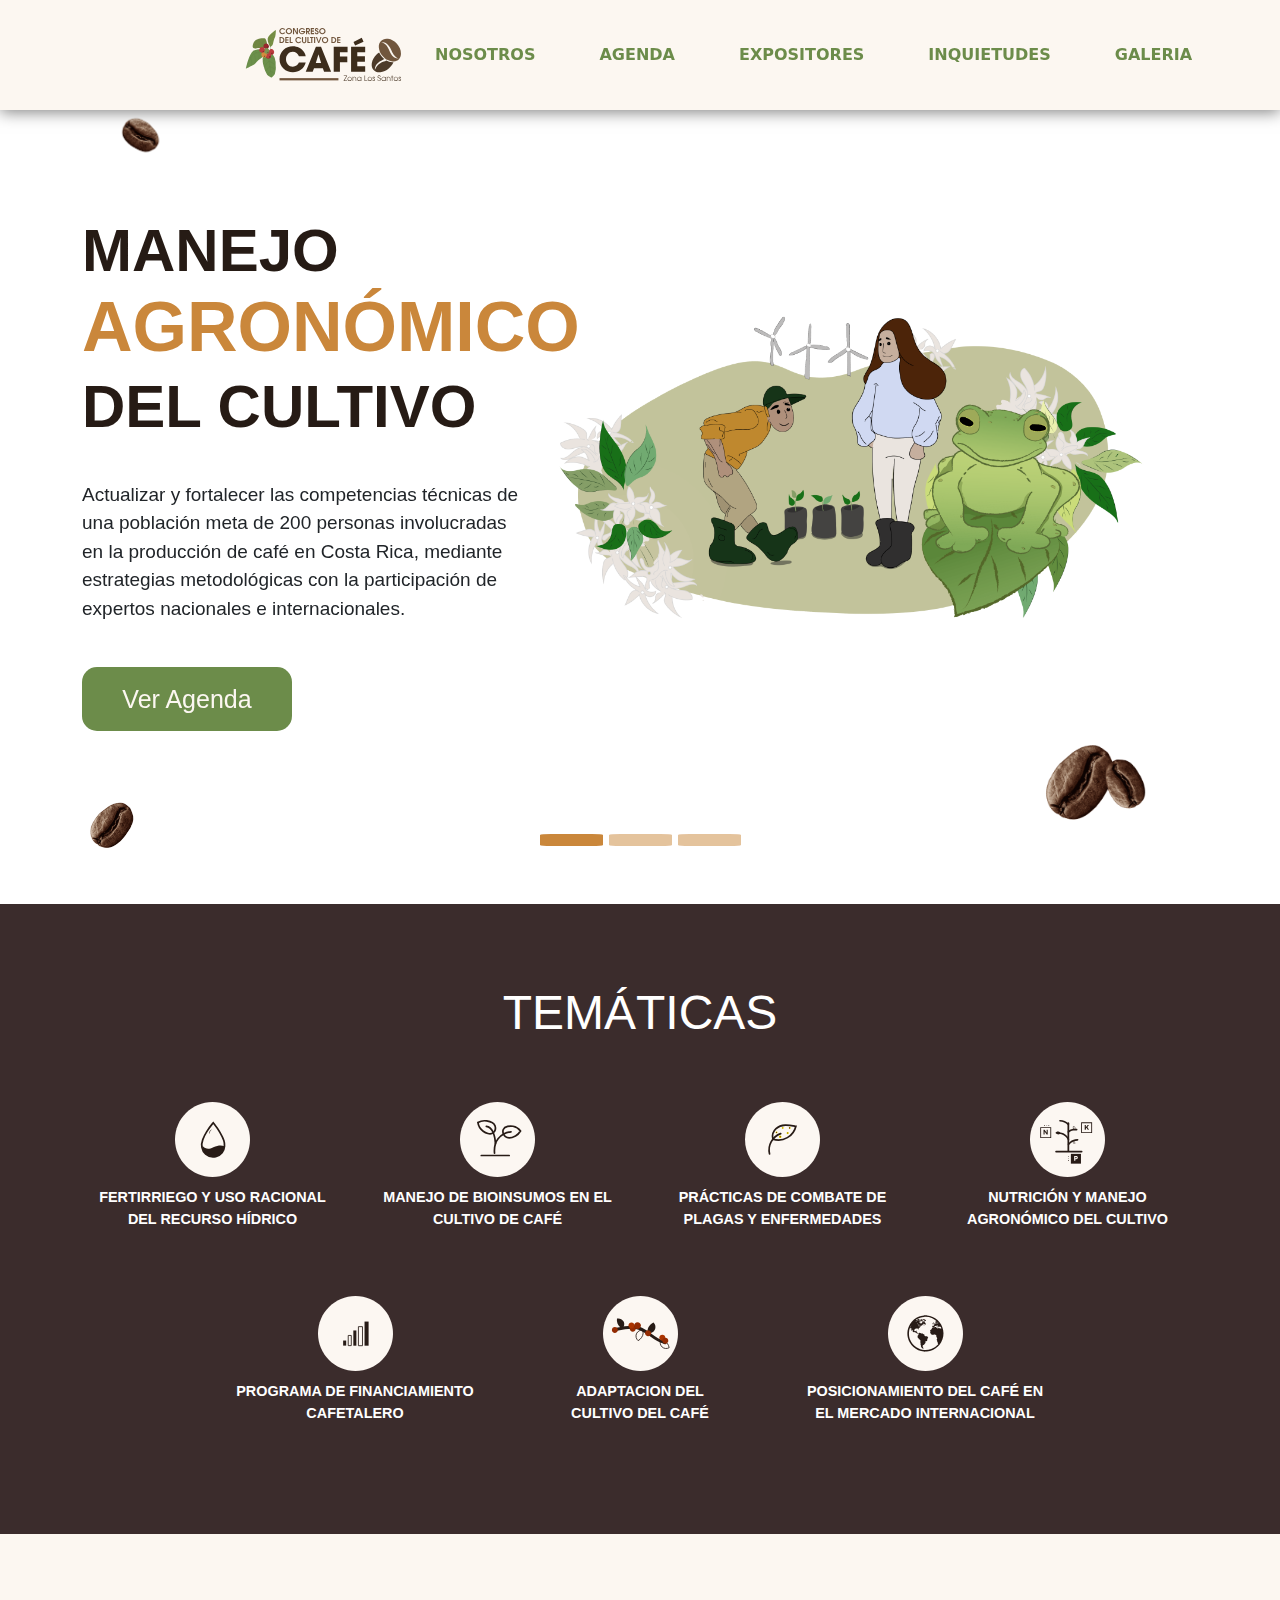
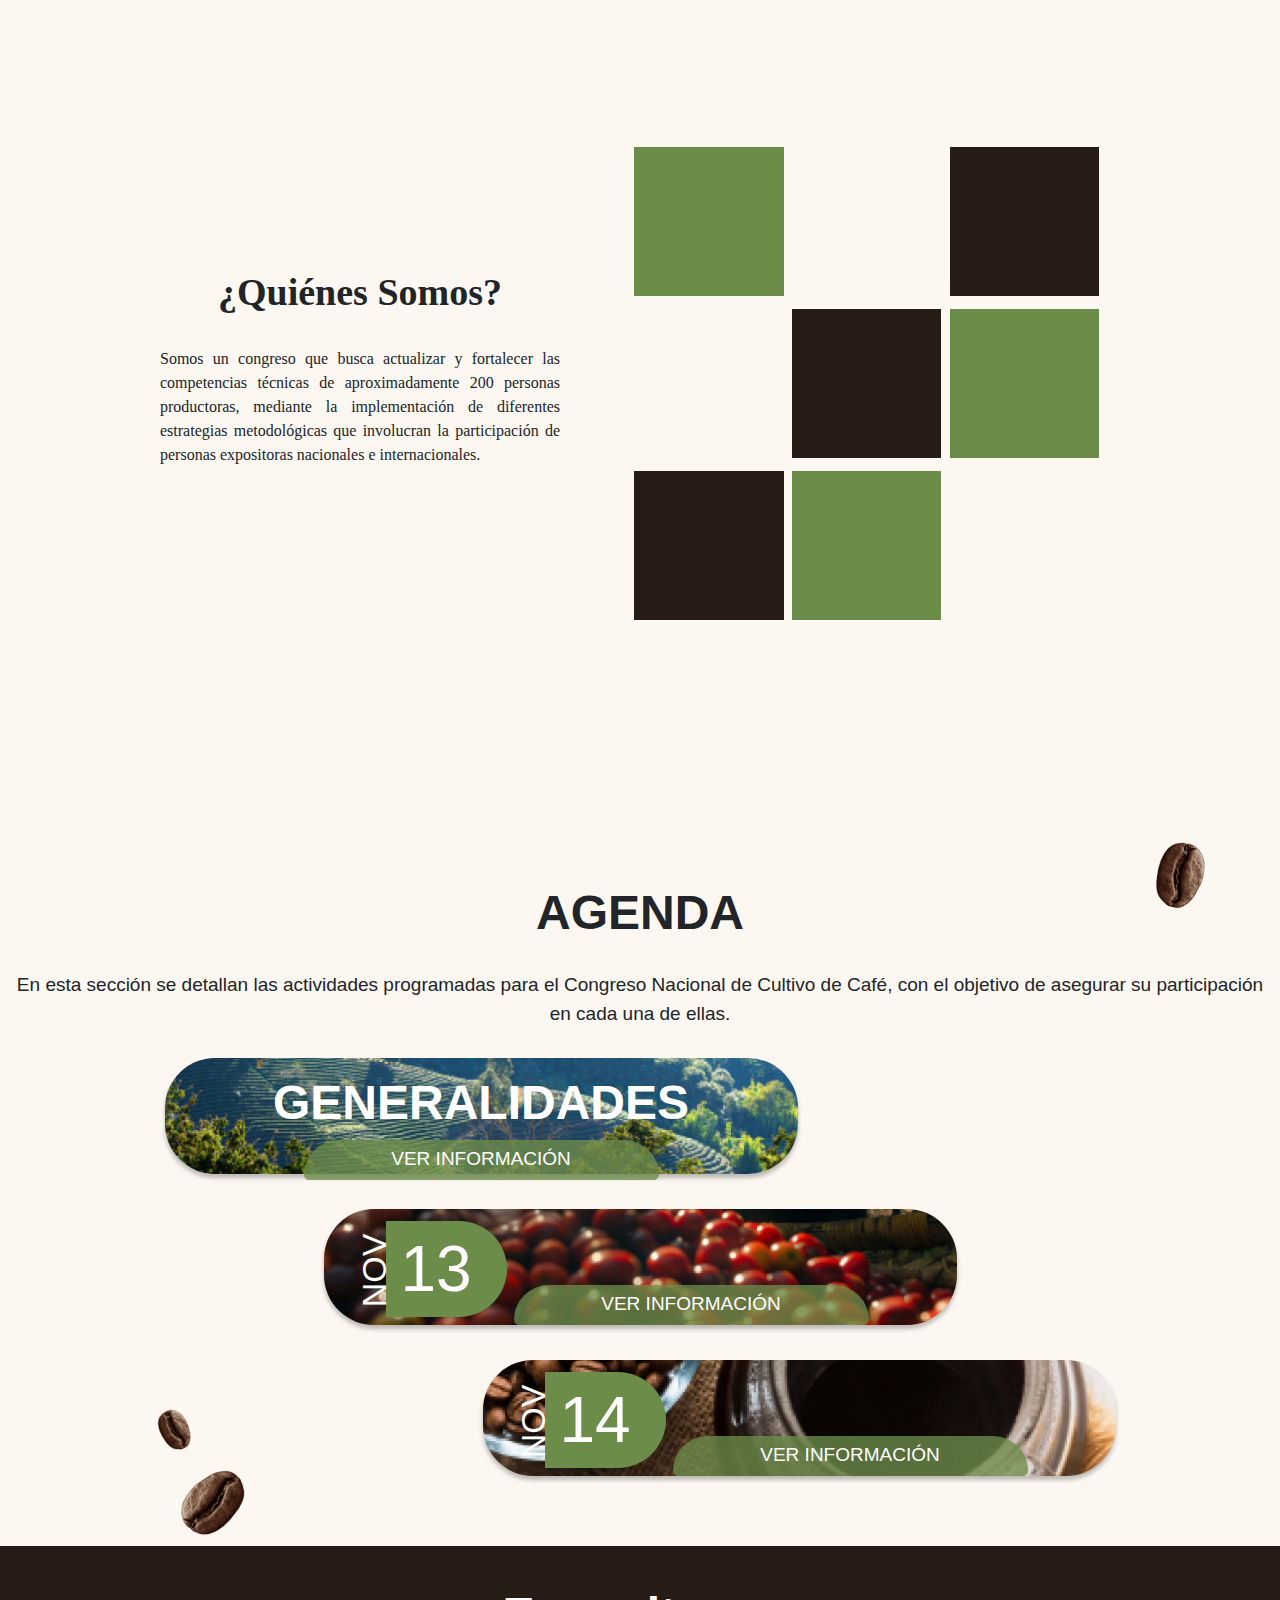
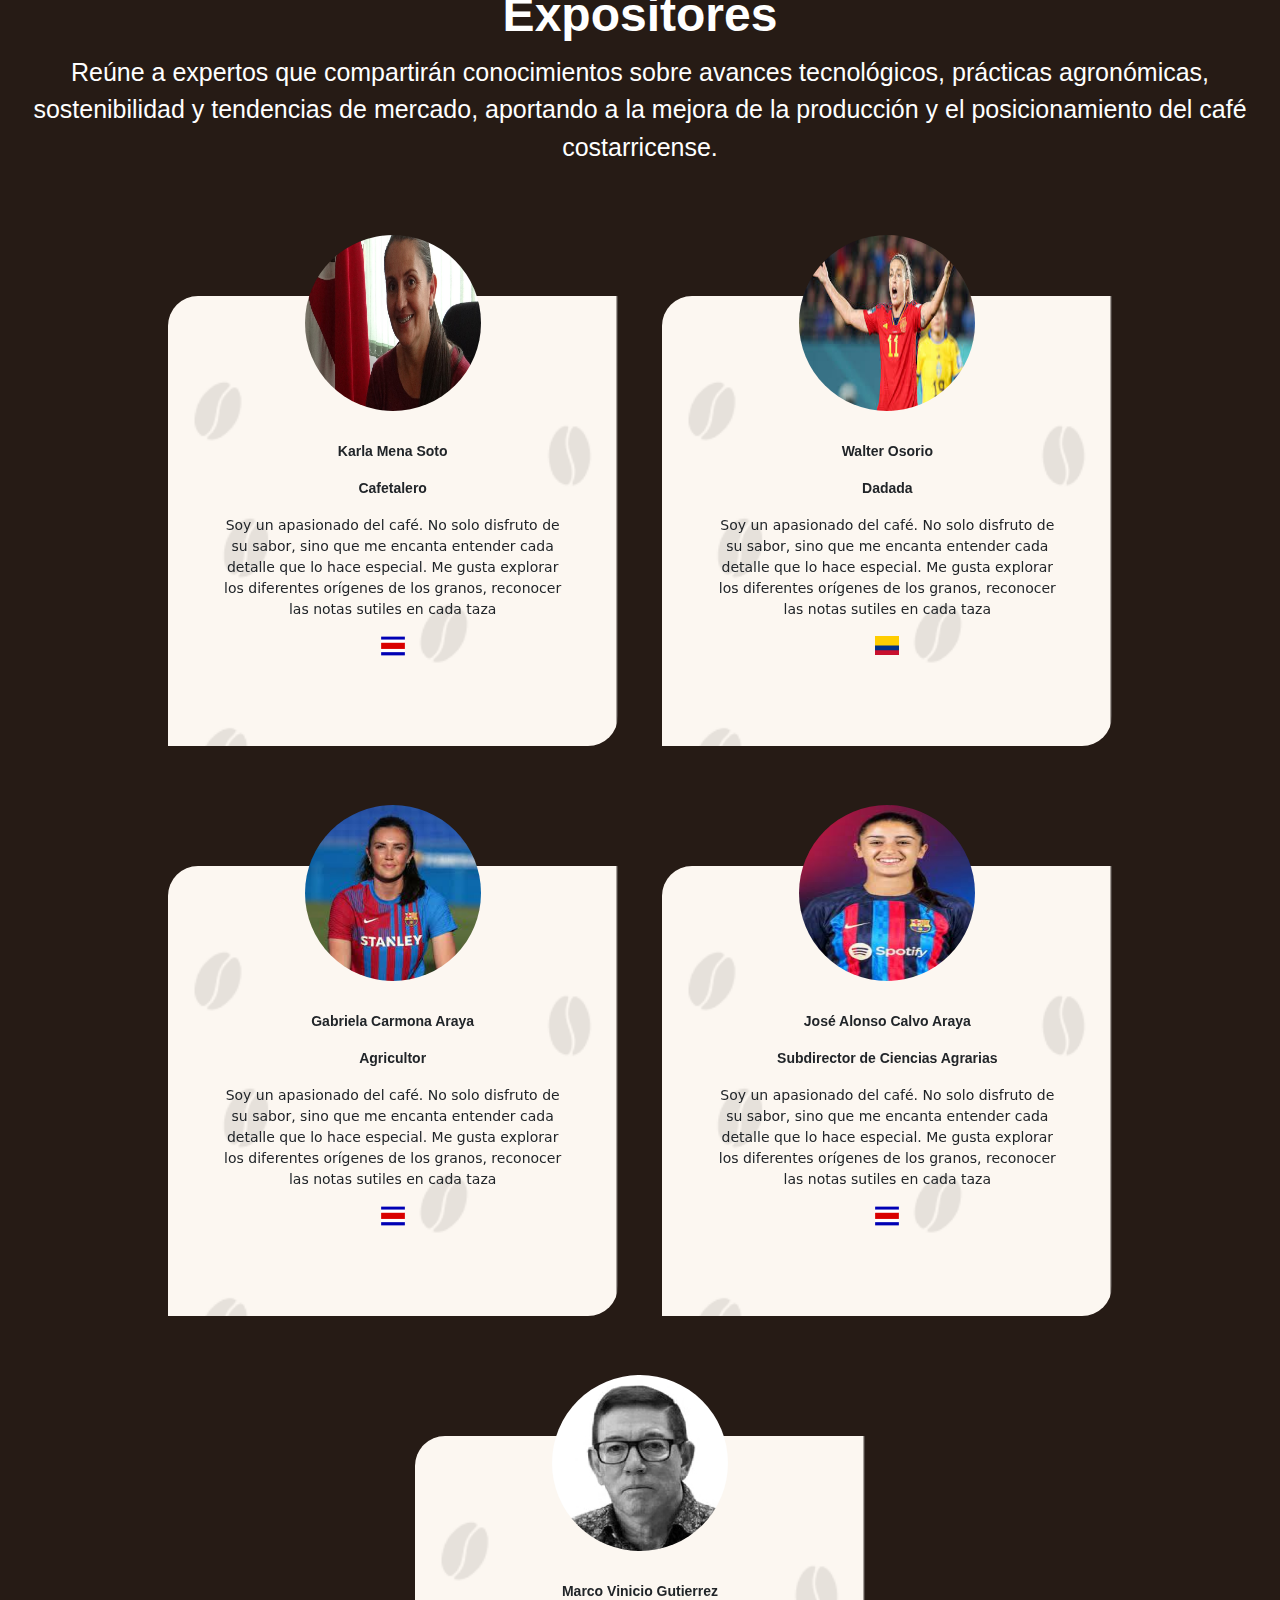
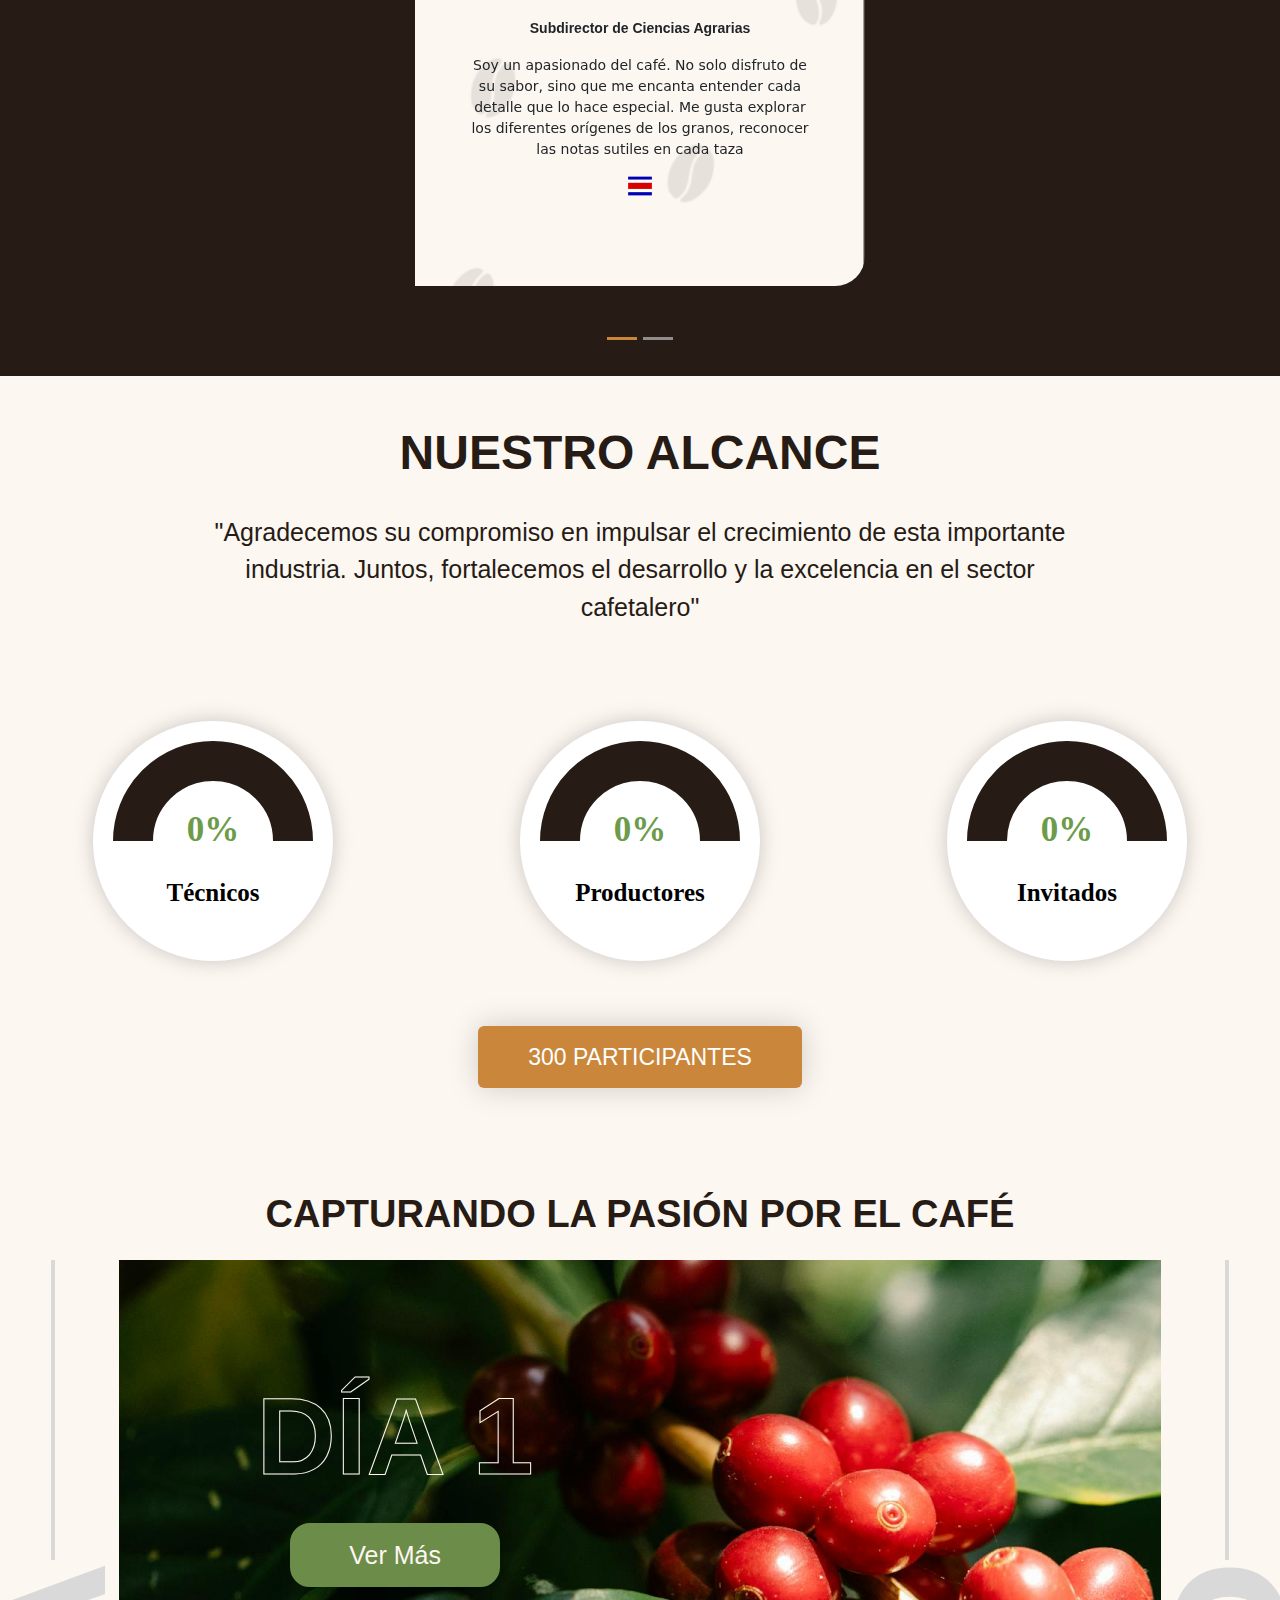
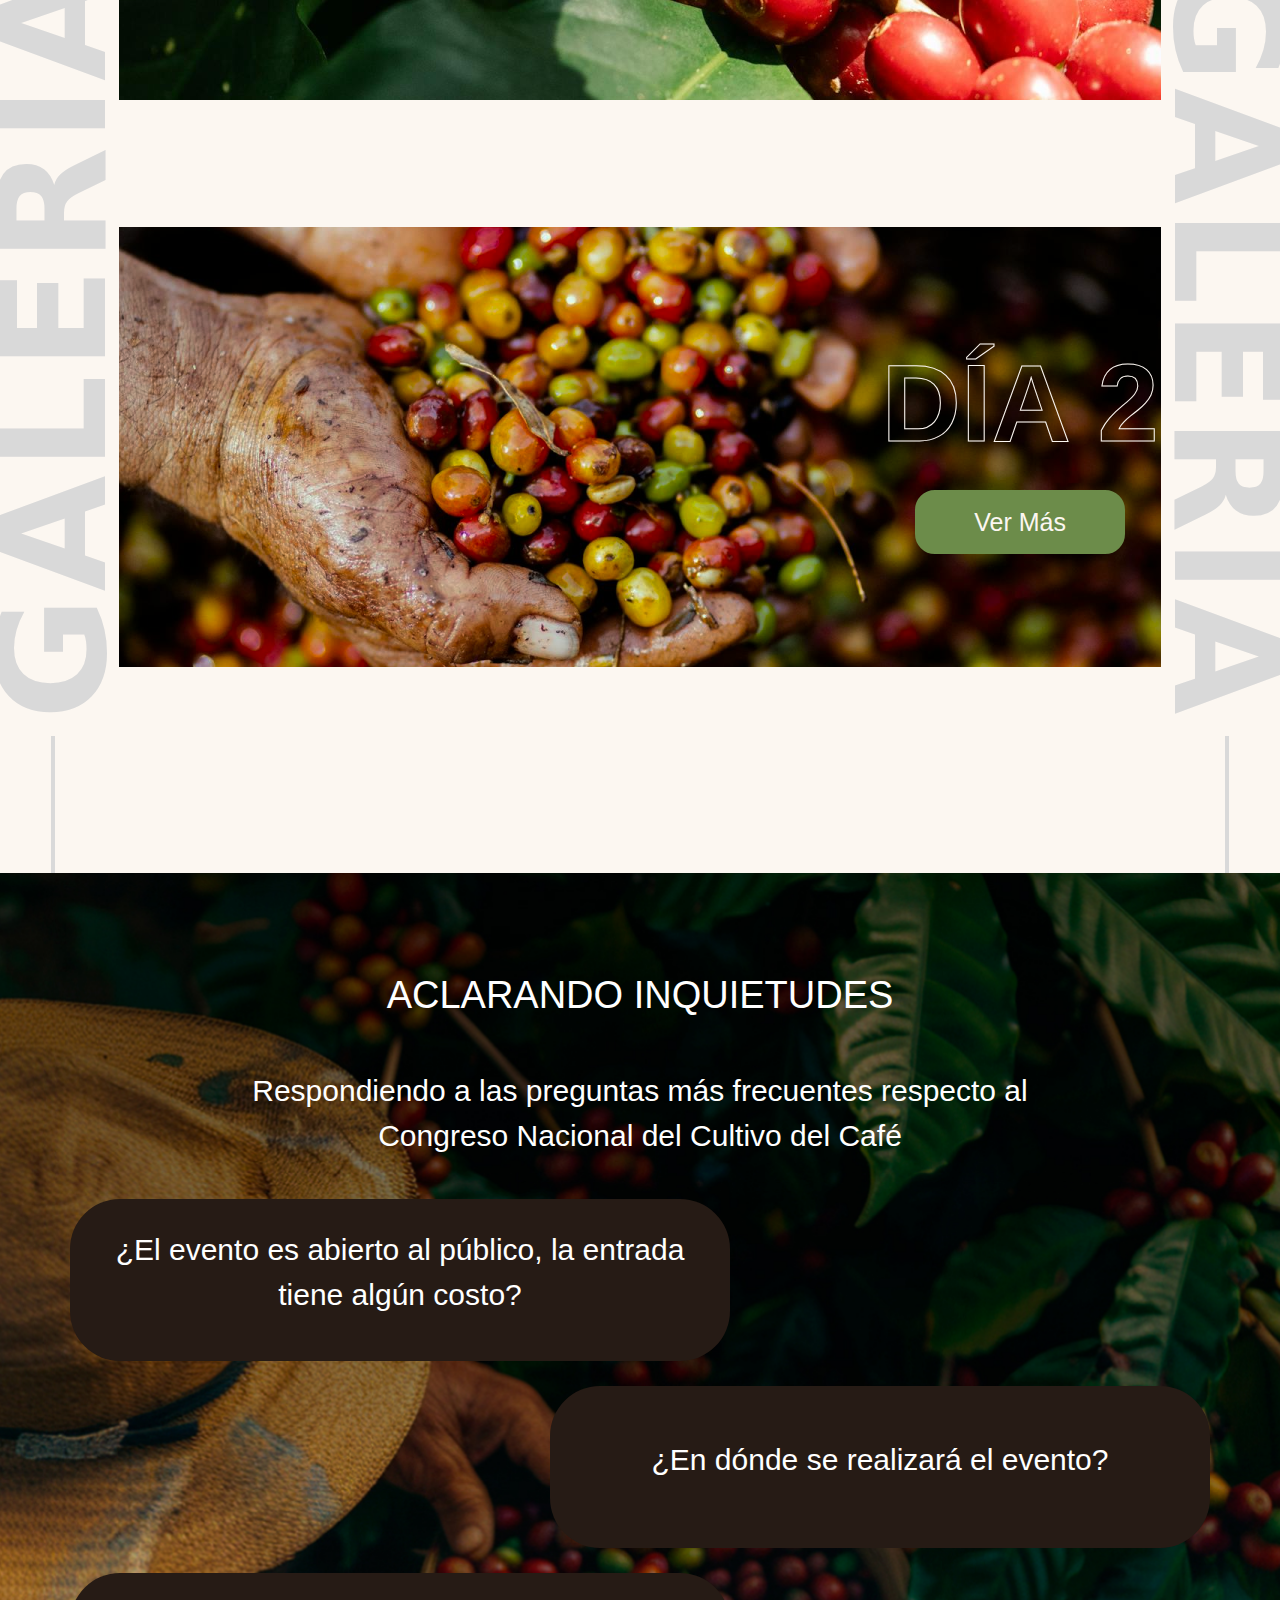
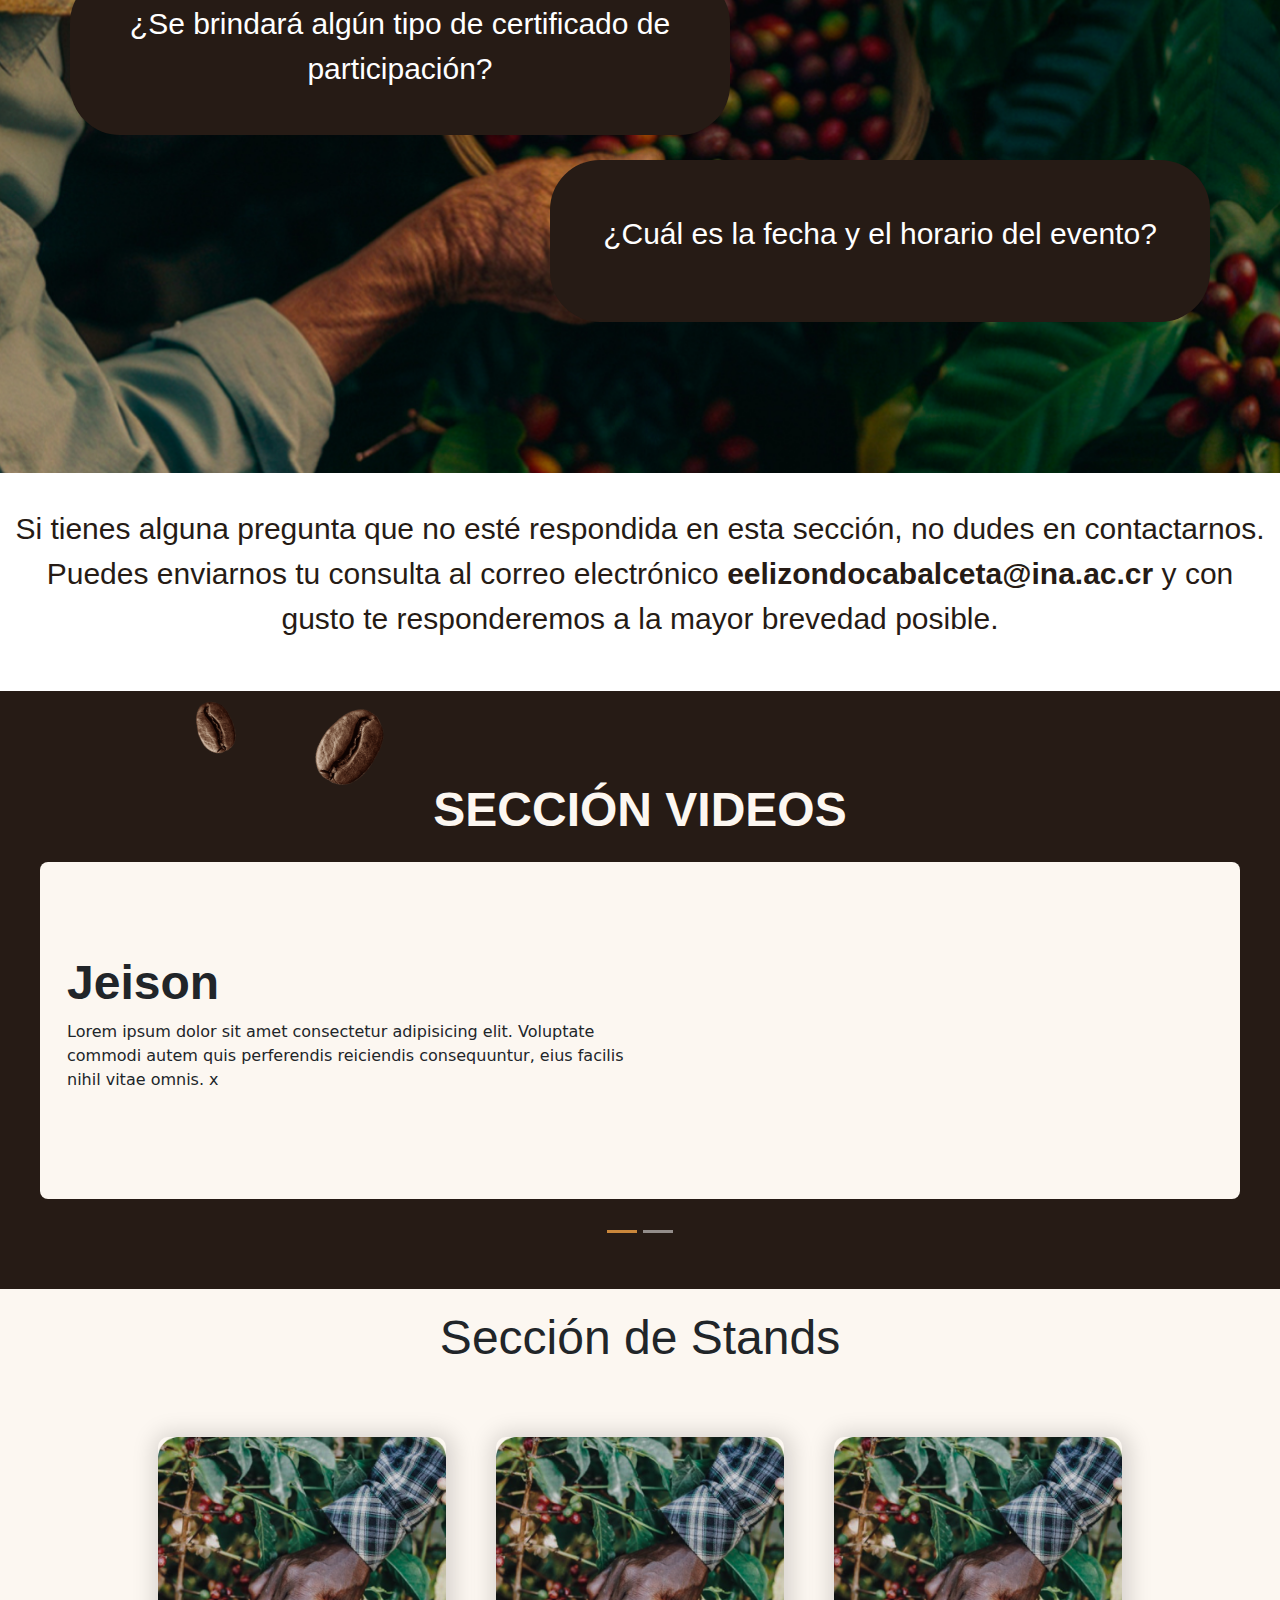
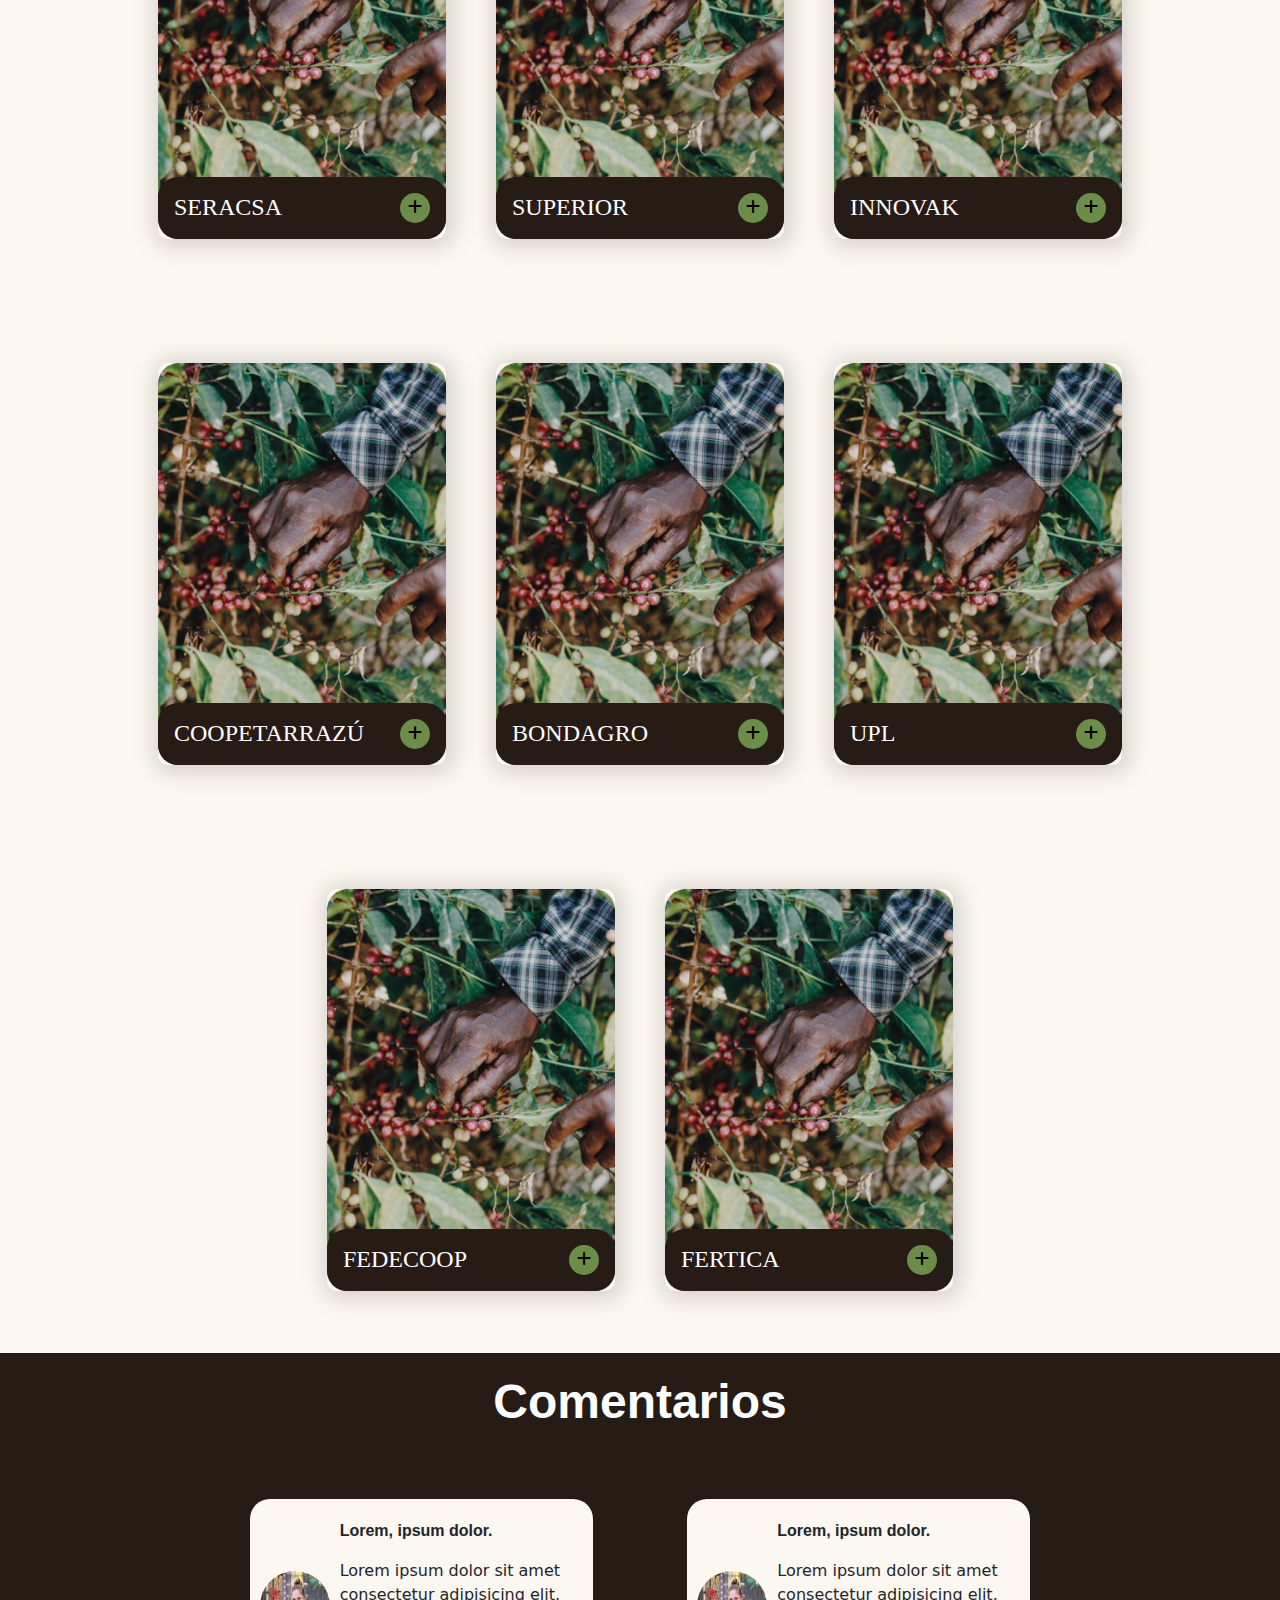
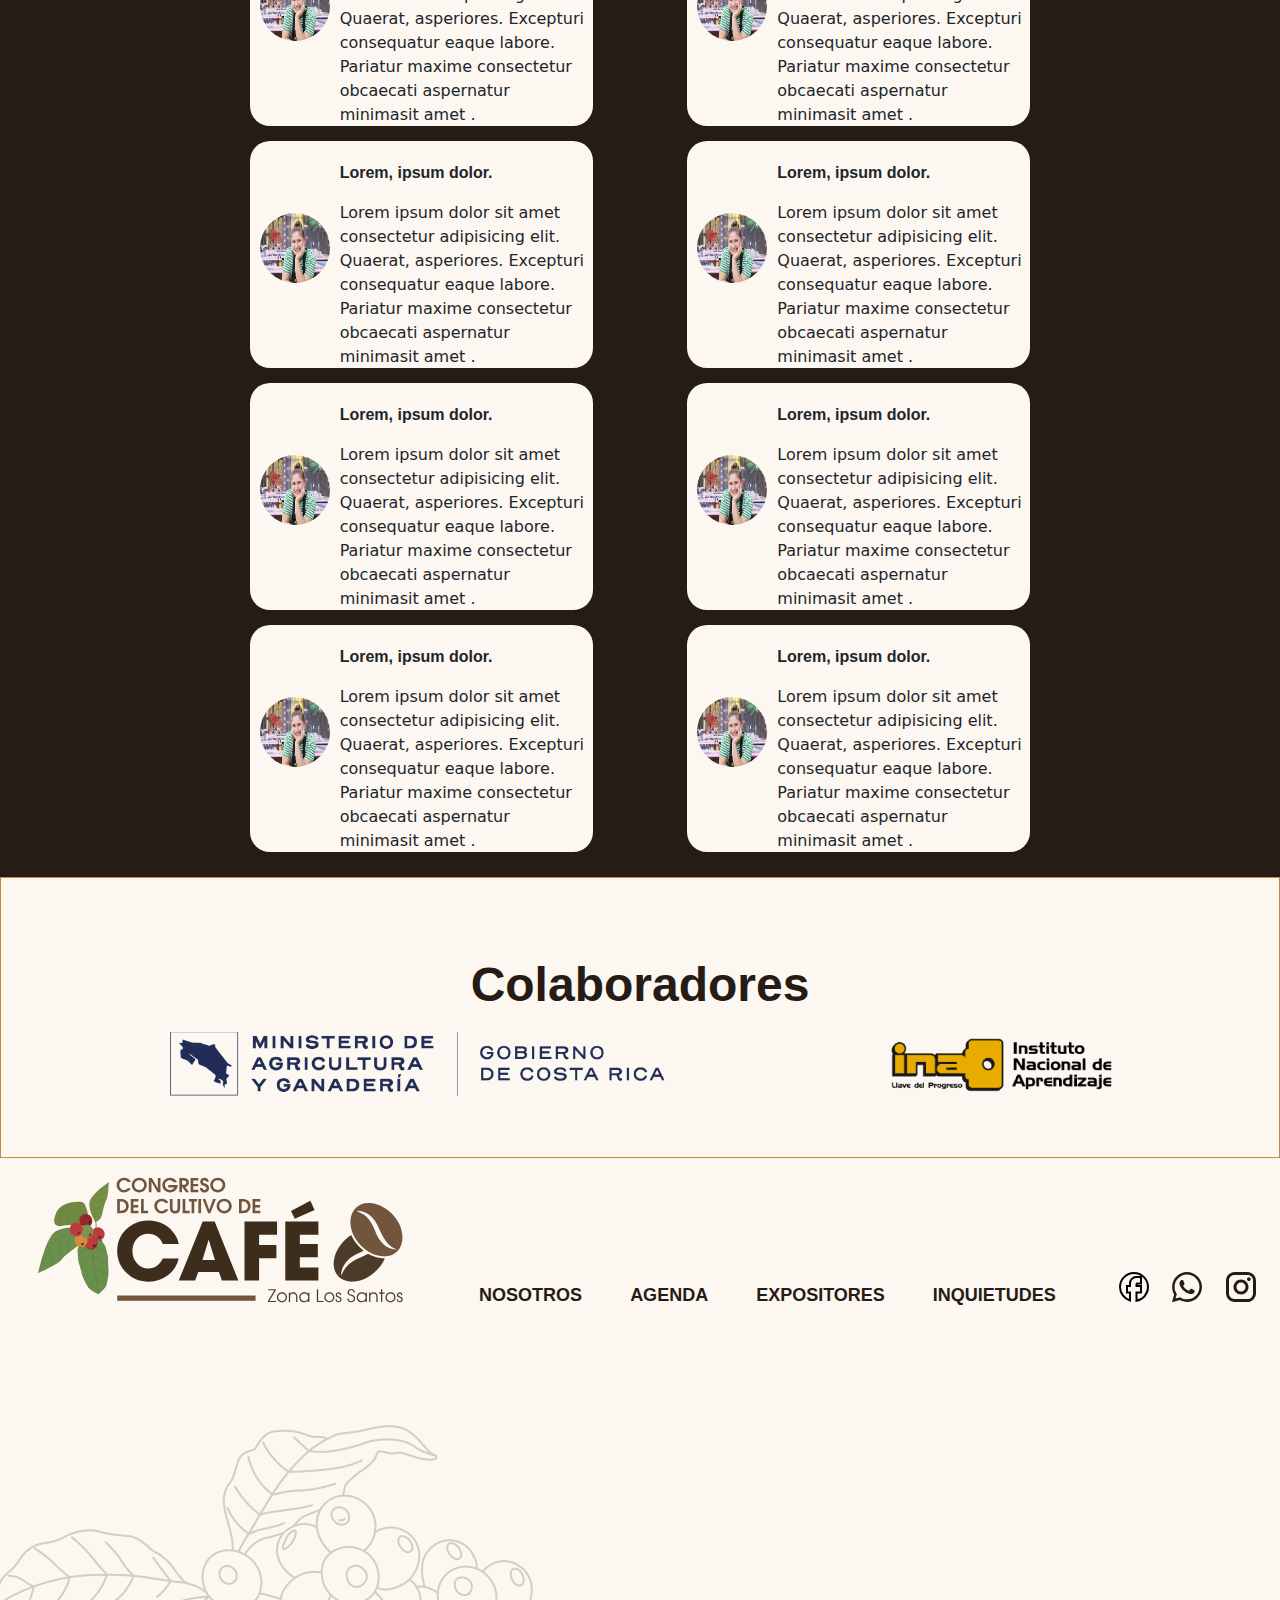
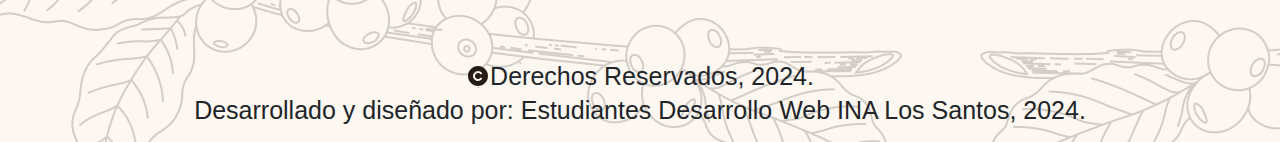
==== index.html @ f6ef18b4 "Update index.html" ====
<!DOCTYPE html>
<html lang="es">
<head>
    <meta charset="UTF-8">
    <meta name="viewport" content="width=device-width, initial-scale=1.0">
    <title>Congreso del Cultivo de Café Zona de los Santos</title>
    <!-- LINK PARA BOOTSTRAP 5 -->
    <link href="https://cdn.jsdelivr.net/npm/bootstrap@5.3.3/dist/css/bootstrap.min.css" rel="stylesheet"
        integrity="sha384-QWTKZyjpPEjISv5WaRU9OFeRpok6YctnYmDr5pNlyT2bRjXh0JMhjY6hW+ALEwIH" crossorigin="anonymous">
    <!-- LINK PARA LOS ICONOS DE BOX ICONS -->
    <link href='https://unpkg.com/boxicons@2.1.4/css/boxicons.min.css' rel='stylesheet'>
    <!-- LINK PARA SWEETALERT -->
    <link rel="stylesheet" href="CSS/sweetalert2.css">
    <!-- LINK PARA CSS -->
    <link rel="stylesheet" href="./CSS/style.css">
    <!-- LINK PARA LOS ICONOS DE FONT AWESOME -->
    <link rel="stylesheet" href="https://cdnjs.cloudflare.com/ajax/libs/font-awesome/6.6.0/css/all.min.css">
    <!-- LINK PARA LOS ICONOS DE BOX ICONS -->
    <link href='https://unpkg.com/boxicons@2.1.4/css/boxicons.min.css' rel='stylesheet'>
    <!-- LINK PARA EL FAV ICON -->
    <link rel="shortcut icon" href="img/fav icon.png" type="image/x-icon">

    <!-- GOOGLE TAG -->
    <script async src="https://analytics.google.com/analytics/web/?hl=es&pli=1#/p455416550/reports/intelligenthome"></script>
    <script>
        window.dataLayer = window.dataLayer || [];
        function gtag(){dataLayer.push(arguments);}
        gtag('js',new Date());
        gtag('config' , 'G-KV42K883QN')
    </script>
    
</head>
<body>
    <!-- INICIO HEADER -->
    <header class="container-fluid" id="inicio">
        <nav class="navbar navbar-expand-xl fixed-top nav_menu">
            <div class="container">
                <a class="navbar-brand" href="#inicio"><img id="logo" src="logo/logoCongreso.svg"
                        alt="Logo Congreso Nacional Del Cafe"></a>
                <button class="navbar-toggler boton_navbar" type="button" data-bs-toggle="collapse"
                    data-bs-target="#navbarNav" aria-controls="navbarNav" aria-expanded="false"
                    aria-label="Toggle navigation">
                    <span class="navbar-toggler-icon"></span>
                </button>
                <div class="collapse navbar-collapse justify-content-end" id="navbarNav">
                    <ul class="navbar-nav nav_options">
                        <li class="nav-item">
                            <a class="nav-link nav_direction" aria-current="page" href="#nosotros">NOSOTROS</a>
                        </li>
                        <li class="nav-item">
                            <a class="nav-link nav_direction" href="#agenda">AGENDA</a>
                        </li>
                        <li class="nav-item">
                            <a class="nav-link nav_direction" href="#expositores">EXPOSITORES</a>
                        </li>
                        <li class="nav-item">
                            <a class="nav-link nav_direction" href="#inquietudes">INQUIETUDES</a>
                        </li>
                        <li class="nav-item">
                            <a class="nav-link nav_direction" href="#galeria">GALERIA</a>
                        </li>
                    </ul>
                </div>
            </div>
        </nav>
        <!-- data-bs-ride="carousel" y data-bs-interval="5000" -->
        <div class="container-fluid banner_content d-flex align-items-center justify-content-center">
            <div id="carouselExampleIndicators" class="carousel slide container mx-auto" data-bs-ride="carousel"
                data-interval="5000">
                <div class="carousel-indicators">
                    <button type="button" data-bs-target="#carouselExampleIndicators" data-bs-slide-to="0"
                        class="active slider_position" aria-current="true" aria-label="Slide 1"></button>
                    <button type="button" data-bs-target="#carouselExampleIndicators" data-bs-slide-to="1"
                        class="slider_position" aria-label="Slide 2"></button>
                    <button type="button" data-bs-target="#carouselExampleIndicators" data-bs-slide-to="2"
                        class="slider_position" aria-label="Slide 3"></button>
                </div>
                <div class="carousel-inner articulo_carousel">
                    <!--================= BANNER 1 ==========================-->
                    <div class="carousel-item active">
                        <div class="row carousel_content d-flex align-items-center justify-content-center">
                            <div class="grano_uno">
                                <img src="img/grano1_arriba.png" alt="">
                            </div>
                            <div class="col-7 col-sm-4 img-banner-movil">
                                <img src="ilustraciones/ilustracion_Fondo1.png" alt="Ilustracion Fondo" />
                            </div>
                            <div class="col-5 texto-carousel d-flex flex-column">
                                <h1 class="h1_banner">MANEJO <span class="texto_diferente text-uppercase">AGRONÓMICO</span> DEL CULTIVO
                                </h1>
                                <p class="p_banner">Actualizar y fortalecer las competencias técnicas de una población
                                    meta de 200 personas involucradas en la producción de café en Costa Rica, mediante
                                    estrategias metodológicas con la participación de expertos nacionales e
                                    internacionales.</p>
                                <!-- Este texto solo se va a ver en tablet y movil -->
                                <p class="p_banner_responsive">Actualizar y fortalecer las competencias técnicas de una
                                    población meta de 200 personas involucradas en la producción de café en Costa
                                    Rica...</p>
                                <!-- Este texto solo se va a ver en tablet y movil -->
                                <a href="#agenda">
                                    <button class="boton_agenda">Ver Agenda</button>
                                </a>
                            </div>
                            <div class="col-7 img-banner">
                                <img src="ilustraciones/ilustracion_Fondo1.png" alt="Ilustracion Fondo" />
                            </div>
                        </div>
                        <div class="grano_dos">
                            <img src="img/grano2_abajoIzquierda.png" alt="Grano De Cafe">
                        </div>
                        <div class="granos_juntos">
                            <img src="img/granos3_juntosDerecha.png" alt="Granos de Cafe">
                        </div>
                        <div class="granos_responsive_tablet">
                            <img src="img/garnosTablet.png" alt="Granos de Cafe">
                        </div>
                    </div>
                    <!--============================= BANNER 2 ================================-->
                    <div class="carousel-item articulo_carousel">
                        <div class="row carousel_content">
                            <div class="grano_uno_2">
                                <img src="img/grano1_arriba.png" alt="">
                            </div>
                            <div class="col-6 banner_2">
                                <img id="img_banner_2" src="ilustraciones/ilustracion_Fondo2.png"
                                    alt="Ilustracion Fondo" />
                            </div>
                            <div class="col-6 texto_carousel_2 d-flex flex-column text-center justify-content-center align-items-center">
                                <h1 class="h1_banner">Adaptación al cambio <span
                                        class="texto_diferente text-uppercase">climático</span></h1>
                                <a href="#agenda">
                                    <button class="boton_agenda button_space">Ver Agenda</button>
                                </a>
                            </div>
                        </div>
                        <div class="grano_dos">
                            <img src="img/grano2_abajoIzquierda.png" alt="Grano De Cafe">
                        </div>
                        <div class="granos_juntos_2">
                            <img src="img/granos3_juntosDerecha.png" alt="Granos de Cafe">
                        </div>
                        <div class="granos_responsive_tablet">
                            <img src="img/garnosTablet.png" alt="Granos de Cafe">
                        </div>
                    </div>
                    <!--================================ BANNER 3 =================================================-->
                    <div class="carousel-item articulo_carousel">
                        <div class="row carousel_content ">
                            <div class="grano_uno col-lg-1">
                                <img src="img/grano1_arriba.png" alt="">
                            </div>
                            <div class="col-6 img_responsive_movil_3">
                                <img id="img_banner_3_movil" src="ilustraciones/ilustracion_Fondo3.png"
                                    alt="Ilustracion Fondo" />
                            </div>
                            <div class="col-6 texto-carousel_3">
                                <h1 class="h1_banner"><span class="texto_diferente_2 text-uppercase">Comercialización</span> y
                                    financiamiento</h1>
                                <a href="#agenda">
                                    <button class="boton_agenda button_space_3">Ver Agenda</button>
                                </a>
                            </div>
                            <div class="col-6">
                                <img id="img_banner_3" src="ilustraciones/ilustracion_Fondo3.png"
                                    alt="Ilustracion Fondo" />
                            </div>
                        </div>
                        <div class="grano_dos_3">
                            <img src="img/grano2_abajoIzquierda.png" alt="Grano De Cafe">
                        </div>
                        <div class="granos_juntos">
                            <img src="img/granos3_juntosDerecha.png" alt="Granos de Cafe">
                        </div>
                        <div class="granos_responsive_tablet">
                            <img src="img/garnosTablet.png" alt="Granos de Cafe">
                        </div>
                    </div>
                </div>
            </div>
        </div>
    </header>
    <!-- FIN HEADER -->
    <!-- INICIO MAIN -->
    <main>
        <!-- INICIO SECCION TEMATICAS -->
        <section class="icon-section">
            <article class="container ">
                <h4 class="mb-5 icon-h4">TEMÁTICAS</h4>
                <div class="row justify-content-center">
                    <!-- Ícono 1 -->
                    <div class="col-6 col-sm-4 col-md-3 d-flex justify-content-center">
                        <div class="icon-box">
                            <img src="iconos/agua.svg" alt="Icono de Fertirriego">
                            <p class="icon-text">FERTIRRIEGO Y USO RACIONAL DEL RECURSO HÍDRICO</p>
                        </div>
                    </div>
                    <!-- Ícono 2 -->
                    <div class="col-6 col-sm-4 col-md-3 d-flex justify-content-center">
                        <div class="icon-box">
                            <img src="iconos/mata.svg" alt="Icono de Bioinsumos">
                            <p class="icon-text">MANEJO DE BIOINSUMOS EN EL CULTIVO DE CAFÉ</p>
                        </div>
                    </div>
                    <!-- Ícono 3 -->
                    <div class="col-6 col-sm-4 col-md-3 d-flex justify-content-center">
                        <div class="icon-box">
                            <img src="iconos/hojaen.svg" alt="Icono de Plagas">
                            <p class="icon-text">PRÁCTICAS DE COMBATE DE PLAGAS Y ENFERMEDADES</p>
                        </div>
                    </div>
                    <!-- Ícono 4 -->
                    <div class="col-6 col-sm-4 col-md-3 d-flex justify-content-center">
                        <div class="icon-box">
                            <img src="iconos/nutri.svg" alt="Icono de Nutrición">
                            <p class="icon-text">NUTRICIÓN Y MANEJO AGRONÓMICO DEL CULTIVO</p>
                        </div>
                    </div>
                </div>
                <div class="row justify-content-center mt-4">
                    <!-- Ícono 5 -->
                    <div class="col-6 col-sm-4 col-md-3 d-flex justify-content-center">
                        <div class="icon-box">
                            <img src="iconos/finan.svg" alt="Icono de Mercado" class="mata">
                            <p class="icon-text">PROGRAMA DE FINANCIAMIENTO CAFETALERO</p>
                        </div>
                    </div>
                    <!-- Ícono 6 -->
                    <div class="col-6 col-sm-4 col-md-3 d-flex justify-content-center">
                        <div class="icon-box">
                            <img src="iconos/cultivo.svg" alt="Icono de Financiamiento">
                            <p class="icon-text cultivo">ADAPTACION DEL CULTIVO DEL CAFÉ</p>
                        </div>
                    </div>
                    <!-- Ícono 7 -->
                    <div class="col-6 col-sm-4 col-md-3 d-flex justify-content-center">
                        <div class="icon-box">
                            <img src="iconos/mercado.svg" alt="Icono de Adaptación">
                            <p class="icon-text">POSICIONAMIENTO DEL CAFÉ EN EL MERCADO INTERNACIONAL </p>
                        </div>
                    </div>
                </div>
            </article>
        </section>
        <!-- CIERRE SECCION TEMATICAS -->
        <!-- INICIO SECCION QUIENES SOMOS -->
        <section id="nosotros">
            <div class="text__cont d-flex align-items-center">
                <div>
                    <h2 class="text-center p-4">¿Quiénes Somos?</h2>
                    <p>Somos un congreso que busca actualizar y fortalecer las competencias técnicas de aproximadamente 200 personas productoras, mediante la implementación de diferentes estrategias metodológicas que involucran la participación de personas expositoras nacionales e internacionales.</p>
                </div>
            </div>
            <div class="squares__cont">
                <div class="row">
                    <div class="square reveal" data-type="image" data-content="image/cafe.jpeg">
                        <img src="img/Carreta llena de cafe maduro.jpg" alt="Café" />
                        <div class="curt animacion-1" id="cuadro-1"></div>
                    </div>
                    <div class="square reveal" data-type="image" data-content="image/cafe.jpeg">
                        <img src="img/Rana en Planta de café.jpg" alt="Cerveza" />
                        <div class="curt animacion-2" id="cuadro-2"></div>
                    </div>
                    <div class="square reveal" id="cuadro-3" data-type="color" data-content="color"></div>
                </div>
                <div class="row">
                    <div class="square reveal" data-type="image" data-content="image/cafe.jpeg">
                        <img src="img/Flor de cafe con abejas polinizando.jpg" alt="Cerveza" />
                        <div class="curt animacion-3" id="cuadro-2"></div>
                    </div>
                    <div class="square reveal" id="cuadro-3" data-type="color" data-content="color"></div>
                    <div class="square reveal" data-type="image" data-content="image/cafe.jpeg">
                        <img src="img/bandolas cafe maduro.jpg" alt="Café" />
                        <div class="curt animacion-2" id="cuadro-1"></div>
                    </div>
                </div>
                <div class="row">
                    <div class="square reveal" id="cuadro-3" data-type="color" data-content="color"></div>
                    <div class="square reveal" data-type="image" data-content="image/cafe.jpeg">
                        <img src="img/cafe maduro en saco.jpg" alt="Café" />
                        <div class="curt animacion-3" id="cuadro-1"></div>
                    </div>
                    <div class="square reveal" data-type="image" data-content="image/cafe.jpeg">
                        <img src="img/Bandola granos verdes.jpg" alt="Cerveza" />
                        <div class="curt animacion-1" id="cuadro-2"></div>
                    </div>
                </div>
            </div>
        </section>
        <!-- CIERRE SECCION QUIENES SOMOS -->
        <!-- INICIO SECCION AGENDA -->
        <section id="agenda" class="container-fluid">
            <article>
                <div class="row agenda__info">
                    <div class="col-12">
                        <h2 class="text-center uppercase h2-agenda">
                            Agenda
                        </h2>
                        <p class="agenda__parrafo text-center">
                            En esta sección se detallan las actividades programadas para el Congreso Nacional de Cultivo
                            de
                            Café, con el objetivo de asegurar su participación en cada una de ellas.
                        </p>
                    </div>
                </div>
                <div class="row agenda__container">
                    <!-- Carta con informacion general -->
                    <div class="generalidades">
                        <h2 class="text-center text-white mt-3 h2-agenda">
                            generalidades
                        </h2>
                        <a href="#" class="text-uppercase agenda__parrafo button__agenda" id="button__generalidades">Ver
                            información</a>
                    </div>
                    <!-- Cartas de los dias -->
                    <div class="bg-danger carta__agenda Nov13">
                        <h3 class="nov">nov</h3>
                        <div class="fecha">
                            <p class="numerosAgenda">13</p>
                        </div>
                        <a href="#" id="Nov13" class="text-uppercase agenda__parrafo button__agenda">Ver
                            información</a>
                    </div>
                    <div class="bg-danger carta__agenda Nov14">
                        <h3 class="nov">nov</h3>
                        <div class="fecha">
                            <p class="numerosAgenda">14</p>
                        </div>
                        <a href="#" id="Nov14" class="col text-uppercase agenda__parrafo button__agenda">Ver
                            información</a>
                    </div>
                </div>
            </article>
            <img src="img/grano__cafe.png" class="granos__cafes cafesitos1" alt="granos__cafe">
            <img src="img/grano__cafe.png" class="granos__cafes cafesitos2" alt="granos__cafe">
            <img src="img/grano__cafe.png" class="granos__cafes cafesitos3" alt="granos__cafe">
        </section>
        <!-- CIERRE SECCION AGENDA -->
        <!-- INICIO SECCION EXPOSITORES -->
        <section class="EXPOSITORES" id="expositores">
            <div class="container-xxl contendor-expositores-titu">
                <div class="informacion-expositores">
                    <h2 class="titulo-expositores">Expositores</h2>
                    <p class="info-expositores">Reúne a expertos que compartirán conocimientos sobre avances
                        tecnológicos, prácticas agronómicas, sostenibilidad y tendencias de mercado, aportando a la
                        mejora de la producción y el posicionamiento del café costarricense.</p>
                </div>
            </div>
            <div id="carouselExampleCaptions" class="carousel  carrusel-expo slide carrusel-expo">
                <div class="carousel-indicators botones-expo">
                    <button type="button" data-bs-target="#carouselExampleCaptions" data-bs-slide-to="0" class="active"
                        aria-current="true" aria-label="Slide 1"></button>
                    <button type="button" data-bs-target="#carouselExampleCaptions" data-bs-slide-to="1"
                        aria-label="Slide 2"></button>
                </div>
                <div class="carousel-inner">
                    <div class="carousel-item active">
                        <div class="container-expositores">
                            <div class="card-expositores">
                                <div class="img-expositores">
                                    <img class="foto-expositores" src="img/imagen-expositor-1.jpg" alt="">
                                </div>
                                <div class="text-expositores">
                                    <p><span class="nombre-expositor">Karla Mena Soto</span></p>
                                    <p><span class="profesion-expositor">Cafetalero</span></p>
                                    <p>Soy un apasionado del café. No solo disfruto de su sabor, sino que me encanta
                                        entender cada detalle que lo hace especial. Me gusta explorar los diferentes
                                        orígenes de los granos, reconocer las notas sutiles en cada taza</p>
                                    <div class="bandera-expositores">
                                        <img src="img/bandera-costarica.png" alt="">
                                    </div>
                                </div>
                            </div>
                            <!-- CARD 1 CIERRE -->
                            <!-- CARD 2 INCIO -->
                            <div class="card-expositores">
                                <div class="img-expositores">
                                    <img class="foto-expositores" src="img/imagen-expositor-2.jpg" alt="">
                                </div>
                                <div class="text-expositores">
                                    <p><span class="nombre-expositor">Walter Osorio</span></p>
                                    <p><span class="profesion-expositor">Dadada</span></p>
                                    <p>Soy un apasionado del café. No solo disfruto de su sabor, sino que me encanta
                                        entender cada detalle que lo hace especial. Me gusta explorar los diferentes
                                        orígenes de los granos, reconocer las notas sutiles en cada taza</p>
                                    <div class="bandera-expositores">
                                        <img src="img/bandera-colombia.png" alt="">
                                    </div>
                                </div>
                            </div>
                            <!-- CARD 2 CIERRE -->
                            <!-- CARD 3 INCIO -->
                            <div class="card-expositores">
                                <div class="img-expositores">
                                    <img class="foto-expositores" src="img/imagen-expositor-3.jpg" alt="">
                                </div>
                                <div class="text-expositores">
                                    <p><span class="nombre-expositor">Gabriela Carmona Araya</span></p>
                                    <p><span class="profesion-expositor">Agricultor</span></p>
                                    <p>Soy un apasionado del café. No solo disfruto de su sabor, sino que me encanta
                                        entender cada detalle que lo hace especial. Me gusta explorar los diferentes
                                        orígenes de los granos, reconocer las notas sutiles en cada taza</p>
                                    <div class="bandera-expositores">
                                        <img src="img/bandera-costarica.png" alt="">
                                    </div>
                                </div>
                            </div>
                            <!-- CARD 3 CIERRE -->
                            <!-- CARD 4 Inicio -->
                            <div class="card-expositores">
                                <div class="img-expositores">
                                    <img class="foto-expositores" src="img/imagen-expositor-4.jpg" alt="">
                                </div>
                                <div class="text-expositores">
                                    <p><span class="nombre-expositor">José Alonso Calvo Araya</span></p>
                                    <p><span class="profesion-expositor">Subdirector de Ciencias Agrarias</span></p>
                                    <p>Soy un apasionado del café. No solo disfruto de su sabor, sino que me encanta
                                        entender cada detalle que lo hace especial. Me gusta explorar los diferentes
                                        orígenes de los granos, reconocer las notas sutiles en cada taza</p>
                                    <div class="bandera-expositores">
                                        <img src="img/bandera-costarica.png" alt="">
                                    </div>
                                </div>
                            </div>
                            <!-- CARD 4 Cierre -->
                            <!-- CARD 5 Inicio -->
                            <div class="card-expositores">
                                <div class="img-expositores">
                                    <img class="foto-expositores" src="img/imagen-expositor-5.jpg" alt="">
                                </div>
                                <div class="text-expositores">
                                    <p><span class="nombre-expositor">Marco Vinicio Gutierrez</span></p>
                                    <p><span class="profesion-expositor">Subdirector de Ciencias Agrarias</span></p>
                                    <p>Soy un apasionado del café. No solo disfruto de su sabor, sino que me encanta
                                        entender cada detalle que lo hace especial. Me gusta explorar los diferentes
                                        orígenes de los granos, reconocer las notas sutiles en cada taza</p>
                                    <div class="bandera-expositores">
                                        <img src="img/bandera-costarica.png" alt="">
                                    </div>
                                </div>
                            </div>
                            <!-- CARD 5 Cierre -->
                        </div>
                    </div>
                    <div class="carousel-item">
                        <div class="container-expositores">
                            <div class="card-expositores">
                                <div class="img-expositores">
                                    <img class="foto-expositores" src="img/imagen-expositor-6.jpg" alt="">
                                </div>
                                <div class="text-expositores">
                                    <p><span class="nombre-expositor">Marco Vinicio Gutierrez</span></p>
                                    <p><span class="profesion-expositor">Cafe</span></p>
                                    <p>Soy un apasionado del café. No solo disfruto de su sabor, sino que me encanta
                                        entender cada detalle que lo hace especial. Me gusta explorar los diferentes
                                        orígenes de los granos, reconocer las notas sutiles en cada taza</p>
                                    <div class="bandera-expositores">
                                        <img src="img/bandera-costarica.png" alt="">
                                    </div>
                                </div>
                            </div>
                            <!-- CARD 1 CIERRE -->
                            <!-- CARD 2 INCIO -->
                            <div class="card-expositores">
                                <div class="img-expositores">
                                    <img class="foto-expositores" src="img/imagen-expositor-7.jpg" alt="">
                                </div>
                                <div class="text-expositores">
                                    <p><span class="nombre-expositor">Oswaldo Paez-Aponte</span></p>
                                    <p><span class="profesion-expositor">cafeta</span></p>
                                    <p>Soy un apasionado del café. No solo disfruto de su sabor, sino que me encanta
                                        entender cada detalle que lo hace especial. Me gusta explorar los diferentes
                                        orígenes de los granos, reconocer las notas sutiles en cada taza</p>
                                    <div class="bandera-expositores">
                                        <img src="img/bandera-costarica.png" alt="">
                                    </div>
                                </div>
                            </div>
                            <!-- CARD 2 CIERRE -->
                            <!-- CARD 3 INCIO -->
                            <div class="card-expositores">
                                <div class="img-expositores">
                                    <img class="foto-expositores" src="img/imagen-expositor-8.jpg" alt="">
                                </div>
                                <div class="text-expositores">
                                    <p><span class="nombre-expositor">Johaner Rosales Flores </span></p>
                                    <p><span class="profesion-expositor">cafee</span></p>
                                    <p>Soy un apasionado del café. No solo disfruto de su sabor, sino que me encanta
                                        entender cada detalle que lo hace especial. Me gusta explorar los diferentes
                                        orígenes de los granos, reconocer las notas sutiles en cada taza</p>
                                    <div class="bandera-expositores">
                                        <img src="img/bandera-costarica.png" alt="">
                                    </div>
                                </div>
                            </div>
                            <!-- CARD 3 CIERRE -->
                            <div class="card-expositores">
                                <div class="img-expositores">
                                    <img class="foto-expositores" src="img/imagen-expositor-9.jpg" alt="">
                                </div>
                                <div class="text-expositores">
                                    <p><span class="nombre-expositor">José Daniel Alvarado</span></p>
                                    <p><span class="profesion-expositor">oooo</span></p>
                                    <p>Soy un apasionado del café. No solo disfruto de su sabor, sino que me encanta
                                        entender cada detalle que lo hace especial. Me gusta explorar los diferentes
                                        orígenes de los granos, reconocer las notas sutiles en cada taza</p>
                                    <div class="bandera-expositores">
                                        <img src="img/bandera-costarica.png" alt="">
                                    </div>
                                </div>
                            </div>
                            <!-- CARD 5 INICIO -->
                            <div class="card-expositores">
                                <div class="img-expositores">
                                    <img class="foto-expositores" src="img/imagen-expositor-10.jpg" alt="">
                                </div>
                                <div class="text-expositores">
                                    <p><span class="nombre-expositor">gdfg</span></p>
                                    <p><span class="profesion-expositor">tgrtr</span></p>
                                    <p>Soy un apasionado del café. No solo disfruto de su sabor, sino que me encanta
                                        entender cada detalle que lo hace especial. Me gusta explorar los diferentes
                                        orígenes de los granos, reconocer las notas sutiles en cada taza</p>
                                    <div class="bandera-expositores">
                                        <img src="img/bandera-costarica.png" alt="">
                                    </div>
                                </div>
                            </div>
                            <!-- CARD 5 CIERRE -->
                        </div>
                    </div>
                </div>
                <button class="carousel-control-prev" type="button" data-bs-target="#carouselExampleCaptions"
                    data-bs-slide="prev">
                    <span class="carousel-control-prev-icon" aria-hidden="true"></span>
                    <span class="visually-hidden">Previous</span>
                </button>
                <button class="carousel-control-next" type="button" data-bs-target="#carouselExampleCaptions"
                    data-bs-slide="next">
                    <span class="carousel-control-next-icon" aria-hidden="true"></span>
                    <span class="visually-hidden">Next</span>
                </button>
            </div>
        </section>
        <!-- FINAL DE LA SECCION DE EXPOSITORES PARA WEB Y TABLET -->
        <!-- INICIO DE LA SECCION DE EXPOSITORES PARA MOVIL -->
        <section class="EXPOSITORES-movil" id="expositores">
            <div class="container-xxl contendor-expositores-titu">
                <div class="informacion-expositores">
                    <h2 class="titulo-expositores">Expositores</h2>
                    <p class="info-expositores">Reúne a expertos que compartirán conocimientos sobre avances
                        tecnológicos, prácticas agronómicas, sostenibilidad y tendencias de mercado, aportando a la
                        mejora de la producción y el posicionamiento del café costarricense.</p>
                </div>
            </div>
            <div id="Expositores-movil">
                <!-- =============================================================== -->
                <!-- EXPOSITOR 1 -->
                <!-- =============================================================== -->
                <div class="CARDSS">
                    <div class="card-expositores-movil">
                        <div class="info-expo-movil">
                            <div class="img-expositores-movil">
                                <img class="imagen-expositores-movil" src="img/imagen-expositor-1.jpg" alt="laura">
                            </div>
                            <div class="texto-expositores-movil">
                                <p><span class="nombre-expositor-movil">ertg</span></p>
                                <p><span class="profesion-expositor-movil">get</span></p>
                                <p>Soy un apasionado del café. No solo disfruto de su sabor, sino que me encanta
                                    entender </p>
                                <div class="bandera-expositoress mt-2 mb-2">
                                    <img src="img/bandera-costarica.png" alt="">
                                </div>
                            </div>
                        </div>
                        <a href="#expositor1">
                            <div class="ver-mas">
                                <p>Ver más</p>
                            </div>
                        </a>
                    </div>
                </div>
                <!-- =============================================================== -->
                <!-- EXPOSITOR 2 -->
                <!-- =============================================================== -->
                <div class="CARDSS">
                    <div class="card-expositores-movil">
                        <div class="info-expo-movil">
                            <div class="img-expositores-movil">
                                <img class="imagen-expositores-movil" src="img/imagen-expositor-2.jpg" alt="laura">
                            </div>
                            <div class="texto-expositores-movil">
                                <p><span class="nombre-expositor-movil">Walter Osorio</span></p>
                                <p><span class="profesion-expositor-movil">get</span></p>
                                <p>Soy un apasionado del café. No solo disfruto de su sabor, sino que me encanta
                                    entender </p>
                                <div class="bandera-expositoress mt-2 mb-2">
                                    <img src="img/bandera-costarica.png" alt="">
                                </div>
                            </div>
                        </div>
                        <a href="#expositor2">
                            <div class="ver-mas">
                                <p>Ver más</p>
                            </div>
                        </a>
                    </div>
                </div>
                <!-- =============================================================== -->
                <!-- EXPOSITOR 3 -->
                <!-- =============================================================== -->
                <div class="CARDSS">
                    <div class="card-expositores-movil">
                        <div class="info-expo-movil">
                            <div class="img-expositores-movil">
                                <img class="imagen-expositores-movil" src="img/imagen-expositor-3.jpg" alt="laura">
                            </div>
                            <div class="texto-expositores-movil">
                                <p><span class="nombre-expositor-movil">ertg</span></p>
                                <p><span class="profesion-expositor-movil">get</span></p>
                                <p>Soy un apasionado del café. No solo disfruto de su sabor, sino que me encanta
                                    entender </p>
                                <div class="bandera-expositoress mt-2 mb-2">
                                    <img src="img/bandera-costarica.png" alt="">
                                </div>
                            </div>
                        </div>
                        <a href="#expositor3">
                            <div class="ver-mas">
                                <p>Ver más</p>
                            </div>
                        </a>
                    </div>
                </div>
                <!-- =============================================================== -->
                <!-- EXPOSITOR 4 -->
                <!-- =============================================================== -->
                <div class="CARDSS">
                    <div class="card-expositores-movil">
                        <div class="info-expo-movil">
                            <div class="img-expositores-movil">
                                <img class="imagen-expositores-movil" src="img/imagen-expositor-4.jpg" alt="laura">
                            </div>
                            <div class="texto-expositores-movil">
                                <p><span class="nombre-expositor-movil">ertg</span></p>
                                <p><span class="profesion-expositor-movil">get</span></p>
                                <p>Soy un apasionado del café. No solo disfruto de su sabor, sino que me encanta
                                    entender </p>
                                <div class="bandera-expositoress mt-2 mb-2">
                                    <img src="img/bandera-costarica.png" alt="">
                                </div>
                            </div>
                        </div>
                        <a href="#expositor4">
                            <div class="ver-mas">
                                <p>Ver más</p>
                            </div>
                        </a>
                    </div>
                </div>
                <!-- =============================================================== -->
                <!-- EXPOSITOR 5 -->
                <!-- =============================================================== -->
                <div class="CARDSS">
                    <div class="card-expositores-movil">
                        <div class="info-expo-movil">
                            <div class="img-expositores-movil">
                                <img class="imagen-expositores-movil" src="img/imagen-expositor-5.jpg" alt="laura">
                            </div>
                            <div class="texto-expositores-movil">
                                <p><span class="nombre-expositor-movil">ertg</span></p>
                                <p><span class="profesion-expositor-movil">get</span></p>
                                <p>Soy un apasionado del café. No solo disfruto de su sabor, sino que me encanta
                                    entender </p>
                                <div class="bandera-expositoress mt-2 mb-2">
                                    <img src="img/bandera-costarica.png" alt="">
                                </div>
                            </div>
                        </div>
                        <a href="#expositor5">
                            <div class="ver-mas">
                                <p>Ver más</p>
                            </div>
                        </a>
                    </div>
                </div>
                <!-- =============================================================== -->
                <!-- EXPOSITOR 6 -->
                <!-- =============================================================== -->
                <div class="CARDSS">
                    <div class="card-expositores-movil">
                        <div class="info-expo-movil">
                            <div class="img-expositores-movil">
                                <img class="imagen-expositores-movil" src="img/imagen-expositor-6.jpg" alt="laura">
                            </div>
                            <div class="texto-expositores-movil">
                                <p><span class="nombre-expositor-movil">ertg</span></p>
                                <p><span class="profesion-expositor-movil">get</span></p>
                                <p>Soy un apasionado del café. No solo disfruto de su sabor, sino que me encanta
                                    entender </p>
                                <div class="bandera-expositoress mt-2 mb-2">
                                    <img src="img/bandera-costarica.png" alt="">
                                </div>
                            </div>
                        </div>
                        <a href="#expositor6">
                            <div class="ver-mas">
                                <p>Ver más</p>
                            </div>
                        </a>
                    </div>
                </div>
                <!-- =============================================================== -->
                <!-- EXPOSITOR 7 -->
                <!-- =============================================================== -->
                <div class="CARDSS">
                    <div class="card-expositores-movil">
                        <div class="info-expo-movil">
                            <div class="img-expositores-movil">
                                <img class="imagen-expositores-movil" src="img/imagen-expositor-7.jpg" alt="laura">
                            </div>
                            <div class="texto-expositores-movil">
                                <p><span class="nombre-expositor-movil">ertg</span></p>
                                <p><span class="profesion-expositor-movil">get</span></p>
                                <p>Soy un apasionado del café. No solo disfruto de su sabor, sino que me encanta
                                    entender </p>
                                <div class="bandera-expositoress mt-2 mb-2">
                                    <img src="img/bandera-costarica.png" alt="">
                                </div>
                            </div>
                        </div>
                        <a href="#expositor7">
                            <div class="ver-mas">
                                <p>Ver más</p>
                            </div>
                        </a>
                    </div>
                </div>
                <!-- =============================================================== -->
                <!-- EXPOSITOR 8 -->
                <!-- =============================================================== -->
                <div class="CARDSS">
                    <div class="card-expositores-movil">
                        <div class="info-expo-movil">
                            <div class="img-expositores-movil">
                                <img class="imagen-expositores-movil" src="img/imagen-expositor-8.jpg" alt="laura">
                            </div>
                            <div class="texto-expositores-movil">
                                <p><span class="nombre-expositor-movil">ertg</span></p>
                                <p><span class="profesion-expositor-movil">get</span></p>
                                <p>Soy un apasionado del café. No solo disfruto de su sabor, sino que me encanta
                                    entender </p>
                                <div class="bandera-expositoress mt-2 mb-2">
                                    <img src="img/bandera-costarica.png" alt="">
                                </div>
                            </div>
                        </div>
                        <a href="#expositor8">
                            <div class="ver-mas">
                                <p>Ver más</p>
                            </div>
                        </a>
                    </div>
                </div>
                <!-- =============================================================== -->
                <!-- EXPOSITOR 9 -->
                <!-- =============================================================== -->
                <div class="CARDSS">
                    <div class="card-expositores-movil">
                        <div class="info-expo-movil">
                            <div class="img-expositores-movil">
                                <img class="imagen-expositores-movil" src="img/imagen-expositor-9.jpg" alt="laura">
                            </div>
                            <div class="texto-expositores-movil">
                                <p><span class="nombre-expositor-movil">ertg</span></p>
                                <p><span class="profesion-expositor-movil">get</span></p>
                                <p>Soy un apasionado del café. No solo disfruto de su sabor, sino que me encanta
                                    entender </p>
                                <div class="bandera-expositoress mt-2 mb-2">
                                    <img src="img/bandera-costarica.png" alt="">
                                </div>
                            </div>
                        </div>
                        <a href="#expositor9">
                            <div class="ver-mas">
                                <p>Ver más</p>
                            </div>
                        </a>
                    </div>
                </div>
                <!-- =============================================================== -->
                <!-- EXPOSITOR 10 -->
                <!-- =============================================================== -->
                <div class="CARDSS">
                    <div class="card-expositores-movil">
                        <div class="info-expo-movil">
                            <div class="img-expositores-movil">
                                <img class="imagen-expositores-movil" src="img/imagen-expositor-10.jpg" alt="laura">
                            </div>
                            <div class="texto-expositores-movil">
                                <p><span class="nombre-expositor-movil">ertg</span></p>
                                <p><span class="profesion-expositor-movil">get</span></p>
                                <p>Soy un apasionado del café. No solo disfruto de su sabor, sino que me encanta
                                    entender </p>
                                <div class="bandera-expositoress mt-2 mb-2">
                                    <img src="img/bandera-costarica.png" alt="">
                                </div>
                            </div>
                        </div>
                        <a href="#expositor10">
                            <div class="ver-mas">
                                <p>Ver más</p>
                            </div>
                        </a>
                    </div>
                </div>
            </div>
            </div>
            <!-- EXPOSITOR 1 -->
            <!-- =============================================================== -->
            <article class="light-box" id="expositor1">
                <div class="card-expositores">
                    <div class="img-expositores">
                        <img class="foto-expositores" src="img/imagen-expositor-1.jpg" alt="">
                    </div>
                    <div class="text-expositores">
                        <p><span class="nombre-expositor">twrt </span></p>
                        <p><span class="profesion-expositor">caftee</span></p>
                        <p>Soy un apasionado del café. No solo disfruto de su sabor, sino que me encanta
                            entender cada detalle que lo hace especial. Me gusta explorar los diferentes
                            orígenes de los granos, reconocer las notas sutiles en cada taza Me gusta explorar los
                            diferentes
                            orígenes de los granos, reconocer las notas sutiles en cada taza</p>
                        <div class="bandera-expositores">
                            <img src="img/bandera-costarica.png" alt="">
                        </div>
                    </div>
                </div>
                <a href="#anclaExpositores-movil" class="cierre"><i class='bx bx-x bx-md'></i></a>
            </article>
            <!-- =============================================================== -->
            <!-- EXPOSITOR 2 -->
            <!-- =============================================================== -->
            <article class="light-box" id="expositor2">
                <div class="card-expositores">
                    <div class="img-expositores">
                        <img class="foto-expositores" src="img/imagen-expositor-2.jpg" alt="">
                    </div>
                    <div class="text-expositores">
                        <p><span class="nombre-expositor">Walter osorio </span></p>
                        <p><span class="profesion-expositor">caftee</span></p>
                        <p>Soy un apasionado del café. No solo disfruto de su sabor, sino que me encanta
                            entender cada detalle que lo hace especial. Me gusta explorar los diferentes
                            orígenes de los granos, reconocer las notas sutiles en cada taza Me gusta explorar los
                            diferentes
                            orígenes de los granos, reconocer las notas sutiles en cada taza</p>
                        <div class="bandera-expositores">
                            <img src="img/bandera-colombia.png" alt="">
                        </div>
                    </div>
                </div>
                <a href="#anclaExpositores-movil" class="cierre"><i class='bx bx-x bx-md'></i></a>
            </article>
            <!-- =============================================================== -->
            <!-- EXPOSTOR 3 -->
            <!-- =============================================================== -->
            <article class="light-box" id="expositor3">
                <div class="card-expositores">
                    <div class="img-expositores">
                        <img class="foto-expositores" src="img/imagen-expositor-3.jpg" alt="">
                    </div>
                    <div class="text-expositores">
                        <p><span class="nombre-expositor">twrt </span></p>
                        <p><span class="profesion-expositor">caftee</span></p>
                        <p>Soy un apasionado del café. No solo disfruto de su sabor, sino que me encanta
                            entender cada detalle que lo hace especial. Me gusta explorar los diferentes
                            orígenes de los granos, reconocer las notas sutiles en cada taza Me gusta explorar los
                            diferentes
                            orígenes de los granos, reconocer las notas sutiles en cada taza</p>
                        <div class="bandera-expositores">
                            <img src="img/bandera-costarica.png" alt="">
                        </div>
                    </div>
                </div>
                <a href="#anclaExpositores-movil" class="cierre"><i class='bx bx-x bx-md'></i></a>
            </article>
            <!-- =============================================================== -->
            <!-- EXPOSITOR 4 -->
            <!-- =============================================================== -->
            <article class="light-box" id="expositor4">
                <div class="card-expositores">
                    <div class="img-expositores">
                        <img class="foto-expositores" src="img/imagen-expositor-4.jpg" alt="">
                    </div>
                    <div class="text-expositores">
                        <p><span class="nombre-expositor">twrt </span></p>
                        <p><span class="profesion-expositor">caftee</span></p>
                        <p>Soy un apasionado del café. No solo disfruto de su sabor, sino que me encanta
                            entender cada detalle que lo hace especial. Me gusta explorar los diferentes
                            orígenes de los granos, reconocer las notas sutiles en cada taza Me gusta explorar los
                            diferentes
                            orígenes de los granos, reconocer las notas sutiles en cada taza</p>
                        <div class="bandera-expositores">
                            <img src="img/bandera-costarica.png" alt="">
                        </div>
                    </div>
                </div>
                <a href="#anclaExpositores-movil" class="cierre"><i class='bx bx-x bx-md'></i></a>
            </article>
            <!-- =============================================================== -->
            <!-- EXPOSITOR 5 -->
            <!-- =============================================================== -->
            <article class="light-box" id="expositor5">
                <div class="card-expositores">
                    <div class="img-expositores">
                        <img class="foto-expositores" src="img/imagen-expositor-5.jpg" alt="">
                    </div>
                    <div class="text-expositores">
                        <p><span class="nombre-expositor">twrt </span></p>
                        <p><span class="profesion-expositor">caftee</span></p>
                        <p>Soy un apasionado del café. No solo disfruto de su sabor, sino que me encanta
                            entender cada detalle que lo hace especial. Me gusta explorar los diferentes
                            orígenes de los granos, reconocer las notas sutiles en cada taza Me gusta explorar los
                            diferentes
                            orígenes de los granos, reconocer las notas sutiles en cada taza</p>
                        <div class="bandera-expositores">
                            <img src="img/bandera-costarica.png" alt="">
                        </div>
                    </div>
                </div>
                <a href="#anclaExpositores-movil" class="cierre"><i class='bx bx-x bx-md'></i></a>
            </article>
            <!-- =============================================================== -->
            <!-- EXPOSITOR 6 -->
            <!-- =============================================================== -->
            <article class="light-box" id="expositor6">
                <div class="card-expositores">
                    <div class="img-expositores">
                        <img class="foto-expositores" src="img/imagen-expositor-6.jpg" alt="">
                    </div>
                    <div class="text-expositores">
                        <p><span class="nombre-expositor">twrt </span></p>
                        <p><span class="profesion-expositor">caftee</span></p>
                        <p>Soy un apasionado del café. No solo disfruto de su sabor, sino que me encanta
                            entender cada detalle que lo hace especial. Me gusta explorar los diferentes
                            orígenes de los granos, reconocer las notas sutiles en cada taza Me gusta explorar los
                            diferentes
                            orígenes de los granos, reconocer las notas sutiles en cada taza</p>
                        <div class="bandera-expositores">
                            <img src="img/bandera-costarica.png" alt="">
                        </div>
                    </div>
                </div>
                <a href="#anclaExpositores-movil" class="cierre"><i class='bx bx-x bx-md'></i></a>
            </article>
            <!-- =============================================================== -->
            <!-- EXPOSITOR 7 -->
            <!-- =============================================================== -->
            <article class="light-box" id="expositor7">
                <div class="card-expositores">
                    <div class="img-expositores">
                        <img class="foto-expositores" src="img/imagen-expositor-7.jpg" alt="">
                    </div>
                    <div class="text-expositores">
                        <p><span class="nombre-expositor">twrt </span></p>
                        <p><span class="profesion-expositor">caftee</span></p>
                        <p>Soy un apasionado del café. No solo disfruto de su sabor, sino que me encanta
                            entender cada detalle que lo hace especial. Me gusta explorar los diferentes
                            orígenes de los granos, reconocer las notas sutiles en cada taza Me gusta explorar los
                            diferentes
                            orígenes de los granos, reconocer las notas sutiles en cada taza</p>
                        <div class="bandera-expositores">
                            <img src="img/bandera-costarica.png" alt="">
                        </div>
                    </div>
                </div>
                <a href="#anclaExpositores-movil" class="cierre"><i class='bx bx-x bx-md'></i></a>
            </article>
            <!-- =============================================================== -->
            <!-- EXPOSITOR 8 -->
            <!-- =============================================================== -->
            <article class="light-box" id="expositor8">
                <div class="card-expositores">
                    <div class="img-expositores">
                        <img class="foto-expositores" src="img/imagen-expositor-8.jpg" alt="">
                    </div>
                    <div class="text-expositores">
                        <p><span class="nombre-expositor">twrt </span></p>
                        <p><span class="profesion-expositor">caftee</span></p>
                        <p>Soy un apasionado del café. No solo disfruto de su sabor, sino que me encanta
                            entender cada detalle que lo hace especial. Me gusta explorar los diferentes
                            orígenes de los granos, reconocer las notas sutiles en cada taza Me gusta explorar los
                            diferentes
                            orígenes de los granos, reconocer las notas sutiles en cada taza</p>
                        <div class="bandera-expositores">
                            <img src="img/bandera-costarica.png" alt="">
                        </div>
                    </div>
                </div>
                <a href="#anclaExpositores-movil" class="cierre"><i class='bx bx-x bx-md'></i></a>
            </article>
            <!-- =============================================================== -->
            <!-- EXPOSITOR 9 -->
            <!-- =============================================================== -->
            <article class="light-box" id="expositor9">
                <div class="card-expositores">
                    <div class="img-expositores">
                        <img class="foto-expositores" src="img/imagen-expositor-9.jpg" alt="">
                    </div>
                    <div class="text-expositores">
                        <p><span class="nombre-expositor">twrt </span></p>
                        <p><span class="profesion-expositor">caftee</span></p>
                        <p>Soy un apasionado del café. No solo disfruto de su sabor, sino que me encanta
                            entender cada detalle que lo hace especial. Me gusta explorar los diferentes
                            orígenes de los granos, reconocer las notas sutiles en cada taza Me gusta explorar los
                            diferentes
                            orígenes de los granos, reconocer las notas sutiles en cada taza</p>
                        <div class="bandera-expositores">
                            <img src="img/bandera-costarica.png" alt="">
                        </div>
                    </div>
                </div>
                <a href="#anclaExpositores-movil" class="cierre"><i class='bx bx-x bx-md'></i></a>
            </article>
            <!-- =============================================================== -->
            <!-- EXPOSITOR 10 -->
            <!-- =============================================================== -->
            <article class="light-box" id="expositor10">
                <div class="card-expositores">
                    <div class="img-expositores">
                        <img class="foto-expositores" src="img/imagen-expositor-10.jpg" alt="">
                    </div>
                    <div class="text-expositores">
                        <p><span class="nombre-expositor">twrt </span></p>
                        <p><span class="profesion-expositor">caftee</span></p>
                        <p>Soy un apasionado del café. No solo disfruto de su sabor, sino que me encanta
                            entender cada detalle que lo hace especial. Me gusta explorar los diferentes
                            orígenes de los granos, reconocer las notas sutiles en cada taza Me gusta explorar los
                            diferentes
                            orígenes de los granos, reconocer las notas sutiles en cada taza</p>
                        <div class="bandera-expositores">
                            <img src="img/bandera-costarica.png" alt="">
                        </div>
                    </div>
                </div>
                <a href="#anclaExpositores-movil" class="cierre"><i class='bx bx-x bx-md'></i></a>
            </article>
            <!-- ============================================================================ -->
        </section>
        <!-- FINAL SECCION EXPOSITORES MOVIL -->
        <!-- INICIO SECCION ALCANCE METRICAS -->
        <section class=" d-flex flex-column gap-4 container-fluid alcance-section text-center alcance-section py-5">
            <!-- FILA DEL H2 -->
            <div class="row">
                <div class="col">
                    <h2>
                        NUESTRO ALCANCE
                    </h2>
                </div>
            </div>
            <!-- FILA DEL PARRAFO -->
            <div class="row">
                <div class="col">
                    <p>
                        "Agradecemos su compromiso en impulsar el crecimiento de esta importante industria. Juntos,
                        fortalecemos el desarrollo y la excelencia en el sector cafetalero"
                    </p>
                </div>
            </div>
            <!-- FILA DE LOS GRAFICOS -->
            <article class="row svg-alcance">
                <!-- PRIMERA METRICA -->
                <div class="col">
                    <div class="svg-container d-flex justify-content-center">
                        <svg width="350" height="350">
                            <circle class="cfondo" r="120" cx="50%" cy="50%" pathlegth="100"
                                style="filter:drop-shadow(0px 0px 10px rgba(0,0,0,0.2));"></circle>
                            <circle class="cback" r="80" cx="50%" cy="50%" pathlength="100"></circle>
                            <circle class="cfront" r="80" cx="50%" cy="50%" pathlength="100"></circle>
                            <text id="porcentaje" x="50%" y="50%" text-anchor="middle" font-size="35px" fill="#6C9C4A"
                                font-family="Supreme" font-weight="700">0%</text>
                            <text x="50%" y="67%" text-anchor="middle" font-size="25px" font-weight="600"
                                font-family="Supreme">Técnicos</text>
                        </svg>
                    </div>
                </div>
                <!-- SEGUNDA METRICA -->
                <div class="col">
                    <div class="svg-container d-flex justify-content-center">
                        <svg width="350" height="350">
                            <circle class="cfondo" r="120" cx="50%" cy="50%" pathlegth="100"
                                style="filter:drop-shadow(0px 0px 10px rgba(0,0,0,0.2));"></circle>
                            <circle class="cback2" r="80" cx="50%" cy="50%" pathlength="100"></circle>
                            <circle class="cfront2" r="80" cx="50%" cy="50%" pathlength="100"></circle>
                            <text id="porcentaje2" x="50%" y="50%" text-anchor="middle" font-size="35px" fill="#6C9C4A"
                                font-family="Supreme" font-weight="700">0%</text>
                            <text x="50%" y="67%" text-anchor="middle" font-size="25px" font-weight="600"
                                font-family="Supreme">Productores</text>
                        </svg>
                    </div>
                </div>
                <!-- TERCERA METRICA -->
                <div class="col">
                    <div class="svg-container d-flex justify-content-center">
                        <svg width="350" height="350">
                            <circle class="cfondo" r="120" cx="50%" cy="50%" pathlegth="100"
                                style="filter:drop-shadow(0px 0px 10px rgba(0,0,0,0.2));"></circle>
                            <circle class="cback3" r="80" cx="50%" cy="50%" pathlength="100"></circle>
                            <circle class="cfront3" r="80" cx="50%" cy="50%" pathlength="100"></circle>
                            <text id="porcentaje3" x="50%" y="50%" text-anchor="middle" font-size="35px" fill="#6C9C4A"
                                font-family="Supreme" font-weight="700">0%</text>
                            <text x="50%" y="67%" text-anchor="middle" font-size="25px" font-weight="600"
                                font-family="Supreme">Invitados</text>
                        </svg>
                    </div>
                </div>
            </article>
            <!-- FILA DE LOS PARTICIPANTES -->
            <div class="row">
                <div class="col">
                    <a href="#" class="participantes rounded">300 PARTICIPANTES</a>
                </div>
            </div>
        </section>
        <!-- CIERRE SECCION ALCANCE -->
        <!-- INICIO SECCION GALERIA  -->
        <section class="galeria" id="galeria">
            <div class="container-fluid text-center py-1">
                <h2 class="titulo mb-4">CAPTURANDO LA PASIÓN POR EL CAFÉ</h2>
                <div class="main-container d-flex justify-content-center">
                    <div class="galeria-container">
                        <div class="row justify-content-center">
                            <div class="col-md-1 d-flex flex-column align-items-center">
                                <div class="line"></div>
                                <p class="sidebar-text">GALERÍA</p>
                                <div class="line2"></div>
                            </div>
                            <div class="titulo_movil">
                                <h3>GALERÍA</h3>
                            </div>
                            <div class="col-md-10 position-relative ">
                                <div class="image-container position-relative">
                                    <img src="img/btn 1.png" class="img-fluid1 object-fit-cover" alt="dia 1">
                                    <div class="overlay">
                                        <h3>DÍA 1</h3>
                                        <a href="index1.html" class="btn btn-success mt-3 button">Ver Más</a>
                                    </div>
                                </div>
                                <div class="image-container position-relative">
                                    <img src="img/btn 2.png" class="img-fluid2 object-fit-cover" alt="dia 2">
                                    <div class="overlay overlay-right active">
                                        <h3>DÍA 2</h3>
                                        <a href="index2.html" class="btn btn-success mt-3 button">Ver Más</a>
                                    </div>
                                </div>
                            </div>
                            <div class="col-md-1 d-flex flex-column align-items-center text-center">
                                <div class="line3"></div>
                                <p class="sidebar-text1">GALERÍA</p>
                                <div class="line4"></div>
                            </div>
                        </div>
                    </div>
                </div>
            </div>
        </section>
        <!-- CIERRE SECCION GALERIA  -->
        <!-- INICIO SECCION PREGUNTAS FRECUENTES/CONSULTAS -->
        <section class="inquietudes container-fluid" id="inquietudes">
            <div class="container">
                <div class="row d-flex justify-content-center">
                    <div class="col-12">
                        <h2 class="text-center titulo-inq">
                            ACLARANDO INQUIETUDES
                        </h2>
                        <p class="inq-text text-center">
                            Respondiendo a las preguntas más frecuentes respecto al <br> Congreso Nacional del Cultivo
                            del Café
                        </p>
                    </div>
                </div>
                <div class="row">
                    <div class="box-1 d-flex align-items-center justify-content-center col-6">
                        <p class="text-1">
                            ¿El evento es abierto al público, la entrada tiene algún costo?
                        </p>
                        <p class="text-2">
                            El evento no es abierto al público, la organización del evento realizó invitaciones previas
                            a productores y especialistas en el tema, por lo tanto, el evento no tiene costo alguno para
                            los invitados.
                        </p>
                        <a href="" class="ver">Ver Más</a>
                    </div>
                    <div class="col-6 vacio"></div>
                </div>
                <div class="row">
                    <div class="col-6 vacio"></div>
                    <div class=" box-1 d-flex align-items-center justify-content-center col-6">
                        <p class="text-1">
                            ¿En dónde se realizará el evento?
                        </p>
                        <p class="text-2">
                            El evento se llevará a cabo en el Centro Plurisectorial de Economía Social de Los Santos,
                            ubicado en San Pablo de León Cortés, Cerro El Abejonal.
                        </p>
                        <a href="" class="ver">Ver Más</a>
                    </div>
                </div>
                <div class="row d-flex">
                    <div class="box-1 d-flex align-items-center justify-content-center col-6">
                        <p class="text-1">
                            ¿Se brindará algún tipo de certificado de participación?
                        </p>
                        <p class="text-2">
                            Si, se les brindará un certificado a todos los invitados que participan en el evento.
                        </p>
                        <a href="" class="ver">Ver Más</a>
                    </div>
                    <div class="col 6 vacio"></div>
                </div>
                <div class="row">
                    <div class="col-6 vacio"></div>
                    <div class="box-1 d-flex align-items-center justify-content-center flex-column">
                        <p class="text-1">
                            ¿Cuál es la fecha y el horario del evento?
                        </p>
                        <p class="text-2">
                            El evento se llevará a cabo los días 12, 13 y 14 de Noviembre del 2024 y el horario será:
                            Apertura 7:30 a.m y cierre: 5:00 p.m.
                        </p>
                        <a href="" class="ver">Ver Más</a>
                    </div>
                </div>
            </div>
            </div>
        </section>
        <!--  Final sección Inquietudes -->
        <!-- Inicio sección Consultas -->
        <section class="consultas container-fluid d-flex justify-content-center align-items-center">
            <div class="row">
                <p class="text-consultas text-center">
                    Si tienes alguna pregunta que no esté respondida en esta sección, no dudes en contactarnos. Puedes
                    enviarnos tu consulta al correo electrónico <span>eelizondocabalceta@ina.ac.cr</span> y con gusto te
                    responderemos a la mayor brevedad posible.
                </p>
            </div>
        </section>
        <!-- FINAL SECCION PREGUNTAS FRECUENTES/CONSULTAS -->
        <!-- INICIO SECCION VIDEOS -->
        <div class="section-content">
            <div class="container-fluid">
                <h2 class="text-center mb-4">SECCIÓN VIDEOS</h2>
                <img src="img/image 1.png" alt="grano de café" class="coffee-bean coffee-bean-1">
                <img src="img/image 1.png" alt="grano de café" class="coffee-bean coffee-bean-2">
                <img src="img/image 11.png" alt="grano de café" class="coffee-bean coffee-bean-3">
                <img src="img/image 11.png" alt="grano de café" class="coffee-bean coffee-bean-4">
                <!-- Carrusel de videos -->
                <div id="videoCarousel" class="carousel slide" data-bs-ride="carousel" data-bs-interval="50000">
                    <div class="carousel-indicators carousel_indicadores_videos">
                        <button type="button" data-bs-target="#videoCarousel" data-bs-slide-to="0"
                            class="active"></button>
                        <button type="button" data-bs-target="#videoCarousel" data-bs-slide-to="1"></button>
                    </div>
                    <div class="carousel-inner">
                        <div class="carousel-item active">
                            <div class="row align-items-center content-box box1">
                                <div class="col-md-6 text-start text1">
                                    <h2 class="text-dark">Jeison</h2>
                                    <p class="text-dark">Lorem ipsum dolor sit amet consectetur adipisicing elit.
                                        Voluptate commodi autem quis perferendis reiciendis consequuntur, eius facilis
                                        nihil vitae omnis. x</p>
                                </div>
                                <div class="col-md-6">
                                    <iframe class="video-frame" width="100%" height="2000"
                                        src="https://www.youtube.com/embed/9EbXFLYQb4g" frameborder="0"
                                        allow="autoplay; encrypted-media" allowfullscreen id="stop"></iframe>
                                </div>
                            </div>
                        </div>
                        <div class="carousel-item">
                            <div class="row align-items-center content-box b">
                                <div class="col-md-6 text-start">
                                    <h2 class="text-dark">Ricardo</h2>
                                    <p class="text-dark">Lorem ipsum dolor sit amet consectetur adipisicing elit.
                                        Voluptate commodi autem quis perferendis reiciendis consequuntur, eius facilis
                                        nihil vitae omnis. x</p>
                                </div>
                                <div class="col-md-6">
                                    <iframe class="video-frame" width="100%" height="2000"
                                        src="https://www.youtube.com/embed/dlqHxsi0TUA" frameborder="0"
                                        allow="autoplay; encrypted-media" allowfullscreen></iframe>
                                </div>
                            </div>
                        </div>
                        <!-- Controles de navegación del carrusel -->
                        <button class="carousel-control-prev" type="button" data-bs-target="#videoCarousel"
                            data-bs-slide="prev">
                            <span class="carousel-control-prev-icon" aria-hidden="true"></span>
                            <span class="visually-hidden">Previous</span>
                        </button>
                        <button class="carousel-control-next" type="button" data-bs-target="#videoCarousel"
                            data-bs-slide="next">
                            <span class="carousel-control-next-icon" aria-hidden="true"></span>
                            <span class="visually-hidden">Next</span>
                        </button>
                    </div>
                </div>
            </div>
        </div>
        <!-- FIN SECCION VIDEOS -->
        <!-- COMIENZO SECCION STANDS -->
        <section class="container-fluid stands">
            <h2 class="section-title">Sección de Stands</h2>
            <div class="linea-1">
                <!--================= INICIO CARD 1 =============-->
                <div class="card card_styles" style="width: 18rem;" id="cartiña">
                    <img src="img/pexels-photo-4090603.png" class="card-img-top" alt="...">
                    <div class="card-body card_standBody ">
                        <div class="texto-fijo  justify-content-between">
                            <h4 class="card-title">SERACSA</h4>
                            <button id="show" class="plus" onclick="showHide(this)"><i
                                    class="fa-solid fa-plus"></i></button>
                            <button id="hide" class="hide mb-3" onclick="showHide(this)"><i
                                    class="fa-solid fa-minus"></i></button>
                        </div>
                        <div class="texto-desplegable">
                            <p id="details" class="card-text details">Some quick example text to build on the card title
                                and
                                make up the bulk of the card's content.
                                <br>
                                <br>
                                <a href="https://www.facebook.com/seracsalatam/?locale=es_LA" target="_blank"><i class='bx bxl-facebook-circle iconos' style="font-size: 30px;"></i></a>
                                <a href="https://www.instagram.com/seracsa/?hl=es-la" target="_blank"><i class='bx bxl-instagram-alt iconos' style="font-size: 30px;"></i></a>
                            </p>
                        </div>
                    </div>
                </div>
                <!--================= FIN CARD 1 ====================-->
                <!--================ INICIO CARD 2 =======================-->
                <div class="card card_styles" style="width: 18rem;">
                    <img src="img/pexels-photo-4090603.png" class="card-img-top" alt="...">
                    <div class="card-body card_standBody">
                        <div class="texto-fijo  justify-content-between">
                            <h4 class="card-title">SUPERIOR</h4>
                            <button id="show" class="plus" onclick="showHide(this)"><i
                                    class="fa-solid fa-plus"></i></button>
                            <button id="hide" class="hide mb-3" onclick="showHide(this)"><i
                                    class="fa-solid fa-minus"></i></button>
                        </div>
                        <div class="texto-desplegable">
                            <p id="details" class="card-text details">Some quick example text to build on the card title
                                and
                                make up the bulk of the card's content.
                                <br>
                                <br>
                            </p>
                        </div>
                    </div>
                </div>
                <!--===================== FIN CARD 2 ======================-->
                <!--================ INICIO CARD 3 =======================-->
                <div class="card card_styles" style="width: 18rem;">
                    <img src="img/pexels-photo-4090603.png" class="card-img-top" alt="...">
                    <div class="card-body card_standBody">
                        <div class="texto-fijo justify-content-between">
                            <h4 class="card-title">INNOVAK</h4>
                            <button id="show" class="plus" onclick="showHide(this)"><i
                                    class="fa-solid fa-plus"></i></button>
                            <button id="hide" class="hide mb-3" onclick="showHide(this)"><i
                                    class="fa-solid fa-minus"></i></button>
                        </div>
                        <div class="texto-desplegable">
                            <p id="details" class="card-text details">Some quick example text to build on the card title
                                and
                                make up the bulk of the card's content.
                                <br>
                                <br>
                                <a href="https://www.facebook.com/InnovakGlobal/?locale=es_LA" target="_blank"><i class='bx bxl-facebook-circle iconos' style="font-size: 30px;"></i></a>
                                <a href="https://www.instagram.com/innovakglobal/?hl=es" target="_blank"><i class='bx bxl-instagram-alt iconos' style="font-size: 30px;"></i></a>
                            </p>
                        </div>
                    </div>
                </div>
            </div>
            <div class="linea-2">
                <!--===================== FIN CARD 4 ======================-->
                <div class="card card_styles" style="width: 18rem;">
                    <img src="img/pexels-photo-4090603.png" class="card-img-top" alt="...">
                    <div class="card-body card_standBody">
                        <div class="texto-fijo  justify-content-between">
                            <h4 class="card-title">COOPETARRAZÚ</h4>
                            <button id="show" class="plus" onclick="showHide(this)"><i
                                    class="fa-solid fa-plus"></i></button>
                            <button id="hide" class="hide mb-3" onclick="showHide(this)"><i
                                    class="fa-solid fa-minus"></i></button>
                        </div>
                        <div class="texto-desplegable">
                            <p id="details" class="card-text details">Some quick example text to build on the card title
                                and
                                make up the bulk of the card's content.
                                <br>
                                <br>
                                <a href="https://www.facebook.com/CoopeTarrazuRL/?locale=es_LA" target="_blank"><i class='bx bxl-facebook-circle iconos' style="font-size: 30px;"></i></a>
                                <a href="https://www.instagram.com/coopetarrazu/?hl=es" target="_blank"><i class='bx bxl-instagram-alt iconos' style="font-size: 30px;"></i></a>
                            </p>
                        </div>
                    </div>
                </div>
                <!--===================== FIN CARD 4 ======================-->
                <!--===================== FIN CARD 5 ======================-->
                <div class="card card_styles" style="width: 18rem;">
                    <img src="img/pexels-photo-4090603.png" class="card-img-top" alt="...">
                    <div class="card-body card_standBody">
                        <div class="texto-fijo  justify-content-between">
                            <h4 class="card-title">BONDAGRO</h4>
                            <button id="show" class="plus" onclick="showHide(this)"><i
                                    class="fa-solid fa-plus"></i></button>
                            <button id="hide" class="hide mb-3" onclick="showHide(this)"><i
                                    class="fa-solid fa-minus"></i></button>
                        </div>
                        <div class="texto-desplegable">
                            <p id="details" class="card-text details">Some quick example text to build on the card title
                                and
                                make up the bulk of the card's content.
                                <br>
                                <br>
                                <a href="https://www.facebook.com/BondagroCR/?locale=es_LA" target="_blank"><i class='bx bxl-facebook-circle iconos' style="font-size: 30px;"></i></a>
                                <a href="https://www.instagram.com/bondagro/" target="_blank"><i class='bx bxl-instagram-alt iconos' style="font-size: 30px;"></i></a>
                            </p>
                        </div>
                    </div>
                </div>
                <!--===================== FIN CARD 5 ======================-->
                <!--===================== FIN CARD 6 ======================-->
                <div class="card card_styles" style="width: 18rem;">
                    <img src="img/pexels-photo-4090603.png" class="card-img-top" alt="...">
                    <div class="card-body card_standBody">
                        <div class="texto-fijo  justify-content-between">
                            <h4 class="card-title">UPL</h4>
                            <button id="show" class="plus" onclick="showHide(this)"><i
                                    class="fa-solid fa-plus"></i></button>
                            <button id="hide" class="hide mb-3" onclick="showHide(this)"><i
                                    class="fa-solid fa-minus"></i></button>
                        </div>
                        <div class="texto-desplegable">
                            <p id="details" class="card-text details">Some quick example text to build on the card title
                                and
                                make up the bulk of the card's content.
                                <br>
                                <br>
                                <a href="https://www.facebook.com/uplcentroamerica/?locale=es_LA" target="_blank"><i class='bx bxl-facebook-circle iconos' style="font-size: 30px;"></i></a>
                            </p>
                        </div>
                    </div>
                </div>
                <!--===================== FIN CARD 6 ======================-->
            </div>
            <div class="linea-3">
                <!--===================== FIN CARD 7 ======================-->
                <div class="card card_styles" style="width: 18rem;">
                    <img src="img/pexels-photo-4090603.png" class="card-img-top" alt="...">
                    <div class="card-body card_standBody">
                        <div class="texto-fijo  justify-content-between">
                            <h4 class="card-title">FEDECOOP</h4>
                            <button id="show" class="plus" onclick="showHide(this)"><i
                                    class="fa-solid fa-plus"></i></button>
                            <button id="hide" class="hide mb-3" onclick="showHide(this)"><i
                                    class="fa-solid fa-minus"></i></button>
                        </div>
                        <div class="texto-desplegable">
                            <p id="details" class="card-text details">Some quick example text to build on the card title
                                and
                                make up the bulk of the card's content.
                                <br>
                                <br>
                                <a href="https://www.facebook.com/fedecoopcr/?locale=es_LA" target="_blank"><i class='bx bxl-facebook-circle iconos' style="font-size: 30px;"></i></a>
                            </p>
                        </div>
                    </div>
                </div>
                <!--===================== FIN CARD 7 ======================-->
                <!--===================== FIN CARD 8 ======================-->
                <div class="card card_styles" style="width: 18rem;">
                    <img src="img/pexels-photo-4090603.png" class="card-img-top" alt="...">
                    <div class="card-body card_standBody">
                        <div class="texto-fijo justify-content-between">
                            <h4 class="card-title">FERTICA</h4>
                            <button id="show" class="plus" onclick="showHide(this)"><i
                                    class="fa-solid fa-plus"></i></button>
                            <button id="hide" class="hide mb-3" onclick="showHide(this)"><i
                                    class="fa-solid fa-minus"></i></button>
                        </div>
                        <div class="texto-desplegable">
                            <p id="details" class="card-text details">Some quick example text to build on the card title
                                and
                                make up the bulk of the card's content.
                                <br>
                                <br>
                                <a href="https://www.facebook.com/FerticaCostaRica/?locale=es_LA" target="_blank"><i class='bx bxl-facebook-circle iconos' style="font-size: 30px;"></i></a>
                                <a href="https://www.instagram.com/ferticacr/" target="_blank"><i class='bx bxl-instagram-alt iconos' style="font-size: 30px;"></i></a>
                            </p>
                        </div>
                    </div>
                </div>
                <!--===================== FIN CARD 8 ======================-->
            </div>
        </section>
        <!-- FINAL SECCION STANDS -->
        <!-- INICIO SECCION COMENTARIOS -->
        <section class="comentarios">
            <h2 class="titulo-comentario">Comentarios</h2>
            <div class="container-comentarios">
                <!-- ==================================
                        COMENTARIO 1
                        ================================== -->
                <div class="card-comentario">
                    <div class="imagen-comentario">
                        <img class="img-comentarios" src="img/comentarios-1.jpg" alt="Persona comentario 1">
                    </div>
                    <div class="texto-comentario">
                        <span class="nombre-comentario">
                            <p>Lorem, ipsum dolor.</p>
                        </span>
                        <p>Lorem ipsum dolor sit amet consectetur adipisicing elit. Quaerat, asperiores. Excepturi
                            consequatur eaque labore. Pariatur maxime consectetur obcaecati aspernatur minimasit amet .
                        </p>
                    </div>
                </div>
                <!-- ==================================
                        COMENTARIO 2
                        ================================== -->
                <div class="card-comentario">
                    <div class="imagen-comentario">
                        <img class="img-comentarios" src="img/comentarios-2.jpg" alt="Persona comentario 1">
                    </div>
                    <div class="texto-comentario">
                        <span class="nombre-comentario">
                            <p>Lorem, ipsum dolor.</p>
                        </span>
                        <p>Lorem ipsum dolor sit amet consectetur adipisicing elit. Quaerat, asperiores. Excepturi
                            consequatur eaque labore. Pariatur maxime consectetur obcaecati aspernatur minimasit amet .
                        </p>
                    </div>
                </div>
                <!-- ==================================
                        COMENTARIO 3
                        ================================== -->
                <div class="card-comentario">
                    <div class="imagen-comentario">
                        <img class="img-comentarios" src="img/comentarios-3.jpg" alt="Persona comentario 1">
                    </div>
                    <div class="texto-comentario">
                        <span class="nombre-comentario">
                            <p>Lorem, ipsum dolor.</p>
                        </span>
                        <p>Lorem ipsum dolor sit amet consectetur adipisicing elit. Quaerat, asperiores. Excepturi
                            consequatur eaque labore. Pariatur maxime consectetur obcaecati aspernatur minimasit amet .
                        </p>
                    </div>
                </div>
                <!-- ==================================
                        COMENTARIO 4
                        ================================== -->
                <div class="card-comentario">
                    <div class="imagen-comentario">
                        <img class="img-comentarios" src="img/comentarios-1.jpg" alt="Persona comentario 4">
                    </div>
                    <div class="texto-comentario">
                        <span class="nombre-comentario">
                            <p>Lorem, ipsum dolor.</p>
                        </span>
                        <p>Lorem ipsum dolor sit amet consectetur adipisicing elit. Quaerat, asperiores. Excepturi
                            consequatur eaque labore. Pariatur maxime consectetur obcaecati aspernatur minimasit amet .
                        </p>
                    </div>
                </div>
                <!-- ==================================
                        COMENTARIO 5
                        ================================== -->
                <div class="card-comentario">
                    <div class="imagen-comentario">
                        <img class="img-comentarios" src="img/comentarios-5.jpg" alt="Persona comentario 1">
                    </div>
                    <div class="texto-comentario">
                        <span class="nombre-comentario">
                            <p>Lorem, ipsum dolor.</p>
                        </span>
                        <p>Lorem ipsum dolor sit amet consectetur adipisicing elit. Quaerat, asperiores. Excepturi
                            consequatur eaque labore. Pariatur maxime consectetur obcaecati aspernatur minimasit amet .
                        </p>
                    </div>
                </div>
                <!-- ==================================
                        COMENTARIO 6
                        ================================== -->
                <div class="card-comentario">
                    <div class="imagen-comentario">
                        <img class="img-comentarios" src="img/comentarios-6.jpg" alt="Persona comentario 1">
                    </div>
                    <div class="texto-comentario">
                        <span class="nombre-comentario">
                            <p>Lorem, ipsum dolor.</p>
                        </span>
                        <p>Lorem ipsum dolor sit amet consectetur adipisicing elit. Quaerat, asperiores. Excepturi
                            consequatur eaque labore. Pariatur maxime consectetur obcaecati aspernatur minimasit amet .
                        </p>
                    </div>
                </div>
                <!-- ==================================
                        COMENTARIO 7
                        ================================== -->
                <div class="card-comentario">
                    <div class="imagen-comentario">
                        <img class="img-comentarios" src="img/comentarios-7.jpg" alt="Persona comentario 1">
                    </div>
                    <div class="texto-comentario">
                        <span class="nombre-comentario">
                            <p>Lorem, ipsum dolor.</p>
                        </span>
                        <p>Lorem ipsum dolor sit amet consectetur adipisicing elit. Quaerat, asperiores. Excepturi
                            consequatur eaque labore. Pariatur maxime consectetur obcaecati aspernatur minimasit amet .
                        </p>
                    </div>
                </div>
                <!-- ==================================
                        COMENTARIO 8
                        ================================== -->
                <div class="card-comentario">
                    <div class="imagen-comentario">
                        <img class="img-comentarios" src="img/comentarios-8.jpg" alt="Persona comentario 1">
                    </div>
                    <div class="texto-comentario">
                        <span class="nombre-comentario">
                            <p>Lorem, ipsum dolor.</p>
                        </span>
                        <p>Lorem ipsum dolor sit amet consectetur adipisicing elit. Quaerat, asperiores. Excepturi
                            consequatur eaque labore. Pariatur maxime consectetur obcaecati aspernatur minimasit amet .
                        </p>
                    </div>
                </div>
            </div>
        </section>
        <!-- CIERRE SECCION COMENTARIOS  -->
        <!-- COMIENZO SECCION PATROCINADORES -->
        <section class="container-fluid colaboradores pb-5">
            <h2 class="text-center colaboradores_titulo">Colaboradores</h2>
            <article
                class="container row w-100 justify-content-center align-items-center mx-auto contenido_colaboradores">
                <div class="col-7 d-flex justify-content-center mx-auto">
                    <img id="img_colaboradores1" src="img/logoMag.png"
                        alt="Logo de Ministerio de agricultura y ganaderia">
                </div>
                <div class="col-4 d-flex justify-content-center mx-auto">
                    <img id="img_colaboradores2" src="img/logoIna.png" alt="Logo INA">
                </div>
            </article>
        </section>
        <!-- FINAL SECCION PATROCINADORES -->
    </main>
    <!-- FIN MAIN -->
    <footer class="container-fluid text-center pb-3">
        <div class="row d-flex flex-wrap justify-content-around align-items-end">
            <div class="col Logo-Container">
                <a href="#"><img src="img/logo 2.svg" alt="logo" width="411" height="164px"></a>
            </div>
            <div class="col gap-5 d-flex flex-wrap justify-content-center Menu-Principal">
                <a href="#nosotros" class="">NOSOTROS</a>
                <a href="#agenda">AGENDA</a>
                <a href="#expositores">EXPOSITORES</a>
                <a href="#inquietudes">INQUIETUDES</a>
            </div>
            <div class="col d-flex flex-wrap justify-content-around Redes-Sociales gap-1">
                <a href="#"><svg xmlns="http://www.w3.org/2000/svg" width="30" height="30" viewBox="0 0 30 30"
                        fill="none">
                        <path
                            d="M8 19.5V20.5H9H11V28.4194C5.22116 26.6946 1 21.3426 1 15C1 7.27228 7.27228 1 15 1C22.7277 1 29 7.27228 29 15C29 21.8846 24.0348 27.601 17.5 28.7769V20.5H21H22V19.5V15V14H21H17.5V12C17.5 11.7273 17.7273 11.5 18 11.5H21H22V10.5V6V5H21H17.25C13.8027 5 11 7.80272 11 11.25V14H9H8V15V19.5Z"
                            stroke="black" stroke-width="2" />
                    </svg></a>
                <a href="#"><svg xmlns="http://www.w3.org/2000/svg" width="30" height="31" viewBox="0 0 30 31"
                        fill="none">
                        <path
                            d="M25.6281 4.38702C24.2458 2.9912 22.5995 1.88445 20.7852 1.13128C18.9708 0.378109 17.0247 -0.00642689 15.0603 8.12489e-05C6.82914 8.12489e-05 0.120603 6.70862 0.120603 14.9398C0.120603 17.578 0.81407 20.1408 2.11055 22.4021L0 30.1508L7.91457 28.0704C10.1005 29.2614 12.5578 29.8945 15.0603 29.8945C23.2915 29.8945 30 23.186 30 14.9549C30 10.9599 28.4472 7.20611 25.6281 4.38702ZM15.0603 27.3619C12.8291 27.3619 10.6432 26.7589 8.72864 25.6282L8.27638 25.3569L3.57286 26.593L4.82412 22.0101L4.52261 21.5428C3.28274 19.5635 2.62451 17.2754 2.62312 14.9398C2.62312 8.09556 8.201 2.51767 15.0452 2.51767C18.3618 2.51767 21.4824 3.81415 23.8191 6.16591C24.9763 7.31746 25.8933 8.68733 26.517 10.1961C27.1407 11.7048 27.4586 13.3223 27.4523 14.9549C27.4824 21.7991 21.9045 27.3619 15.0603 27.3619ZM21.8744 18.0755C21.4975 17.8946 19.6583 16.99 19.3266 16.8544C18.9799 16.7337 18.7387 16.6734 18.4824 17.0353C18.2261 17.4121 17.5176 18.2564 17.3065 18.4976C17.0955 18.7538 16.8693 18.784 16.4925 18.588C16.1156 18.4071 14.9095 18.0001 13.4925 16.7337C12.3769 15.7388 11.6382 14.5177 11.4121 14.1408C11.201 13.7639 11.3819 13.5679 11.5779 13.3719C11.7437 13.2061 11.9548 12.9348 12.1357 12.7237C12.3166 12.5126 12.392 12.3468 12.5126 12.1056C12.6332 11.8493 12.5729 11.6383 12.4824 11.4574C12.392 11.2765 11.6382 9.43727 11.3367 8.6835C11.0352 7.95988 10.7186 8.05033 10.4925 8.03526H9.76884C9.51256 8.03526 9.1206 8.12571 8.77387 8.50259C8.44221 8.87948 7.47739 9.784 7.47739 11.6232C7.47739 13.4624 8.8191 15.2413 9 15.4825C9.1809 15.7388 11.6382 19.5076 15.3769 21.1207C16.2663 21.5126 16.9598 21.7388 17.5025 21.9046C18.392 22.191 19.206 22.1458 19.8543 22.0554C20.5779 21.9498 22.0703 21.1508 22.3719 20.2765C22.6884 19.4021 22.6884 18.6634 22.5829 18.4976C22.4774 18.3317 22.2513 18.2564 21.8744 18.0755Z"
                            fill="#261B15" />
                    </svg></a>
                <a href="#"><svg xmlns="http://www.w3.org/2000/svg" width="30" height="30" viewBox="0 0 30 30"
                        fill="none">
                        <path
                            d="M8.7 0H21.3C26.1 0 30 3.9 30 8.7V21.3C30 23.6074 29.0834 25.8203 27.4518 27.4518C25.8203 29.0834 23.6074 30 21.3 30H8.7C3.9 30 0 26.1 0 21.3V8.7C0 6.39262 0.916605 4.17974 2.54817 2.54817C4.17974 0.916605 6.39262 0 8.7 0ZM8.4 3C6.96783 3 5.59432 3.56893 4.58162 4.58162C3.56893 5.59432 3 6.96783 3 8.4V21.6C3 24.585 5.415 27 8.4 27H21.6C23.0322 27 24.4057 26.4311 25.4184 25.4184C26.4311 24.4057 27 23.0322 27 21.6V8.4C27 5.415 24.585 3 21.6 3H8.4ZM22.875 5.25C23.3723 5.25 23.8492 5.44754 24.2008 5.79917C24.5525 6.15081 24.75 6.62772 24.75 7.125C24.75 7.62228 24.5525 8.09919 24.2008 8.45082C23.8492 8.80246 23.3723 9 22.875 9C22.3777 9 21.9008 8.80246 21.5492 8.45082C21.1975 8.09919 21 7.62228 21 7.125C21 6.62772 21.1975 6.15081 21.5492 5.79917C21.9008 5.44754 22.3777 5.25 22.875 5.25ZM15 7.5C16.9891 7.5 18.8968 8.29018 20.3033 9.6967C21.7098 11.1032 22.5 13.0109 22.5 15C22.5 16.9891 21.7098 18.8968 20.3033 20.3033C18.8968 21.7098 16.9891 22.5 15 22.5C13.0109 22.5 11.1032 21.7098 9.6967 20.3033C8.29018 18.8968 7.5 16.9891 7.5 15C7.5 13.0109 8.29018 11.1032 9.6967 9.6967C11.1032 8.29018 13.0109 7.5 15 7.5ZM15 10.5C13.8065 10.5 12.6619 10.9741 11.818 11.818C10.9741 12.6619 10.5 13.8065 10.5 15C10.5 16.1935 10.9741 17.3381 11.818 18.182C12.6619 19.0259 13.8065 19.5 15 19.5C16.1935 19.5 17.3381 19.0259 18.182 18.182C19.0259 17.3381 19.5 16.1935 19.5 15C19.5 13.8065 19.0259 12.6619 18.182 11.818C17.3381 10.9741 16.1935 10.5 15 10.5Z"
                            fill="#261B15" />
                    </svg></a>
            </div>
        </div>
        <div class="row copyright">
            <div class="col">
                <p><span><svg xmlns="http://www.w3.org/2000/svg" width="24" height="24" viewBox="0 0 24 24" fill="none">
                            <path fill-rule="evenodd" clip-rule="evenodd"
                                d="M12.5929 23.2579L12.5819 23.2599L12.5109 23.2949L12.4909 23.2989L12.4769 23.2949L12.4059 23.2599C12.3953 23.2566 12.3873 23.2583 12.3819 23.2649L12.3779 23.2749L12.3609 23.7029L12.3659 23.7229L12.3759 23.7359L12.4799 23.8099L12.4949 23.8139L12.5069 23.8099L12.6109 23.7359L12.6229 23.7199L12.6269 23.7029L12.6099 23.2759C12.6073 23.2653 12.6016 23.2593 12.5929 23.2579ZM12.8579 23.1449L12.8449 23.1469L12.6599 23.2399L12.6499 23.2499L12.6469 23.2609L12.6649 23.6909L12.6699 23.7029L12.6779 23.7099L12.8789 23.8029C12.8916 23.8063 12.9013 23.8036 12.9079 23.7949L12.9119 23.7809L12.8779 23.1669C12.8746 23.1549 12.8679 23.1476 12.8579 23.1449ZM12.1429 23.1469C12.1385 23.1443 12.1333 23.1434 12.1282 23.1445C12.1232 23.1456 12.1188 23.1487 12.1159 23.1529L12.1099 23.1669L12.0759 23.7809C12.0766 23.7929 12.0823 23.8009 12.0929 23.8049L12.1079 23.8029L12.3089 23.7099L12.3189 23.7019L12.3229 23.6909L12.3399 23.2609L12.3369 23.2489L12.3269 23.2389L12.1429 23.1469Z"
                                fill="#261B15" />
                            <path fill-rule="evenodd" clip-rule="evenodd"
                                d="M12 2C6.477 2 2 6.477 2 12C2 17.523 6.477 22 12 22C17.523 22 22 17.523 22 12C22 6.477 17.523 2 12 2ZM9 12C9.00006 11.3907 9.18568 10.7958 9.53214 10.2945C9.8786 9.79329 10.3695 9.40942 10.9395 9.19401C11.5095 8.97861 12.1316 8.94189 12.7229 9.08872C13.3143 9.23556 13.847 9.559 14.25 10.016C14.4256 10.2149 14.673 10.3359 14.9378 10.3524C15.2026 10.3689 15.4631 10.2796 15.662 10.104C15.8609 9.92843 15.9819 9.68103 15.9984 9.41623C16.0149 9.15142 15.9256 8.89091 15.75 8.692C15.0782 7.93038 14.1904 7.39138 13.2047 7.14674C12.2191 6.9021 11.1823 6.9634 10.2323 7.3225C9.28235 7.6816 8.46426 8.32146 7.88689 9.15695C7.30953 9.99244 7.00027 10.9839 7.00027 11.9995C7.00027 13.0151 7.30953 14.0066 7.88689 14.8421C8.46426 15.6775 9.28235 16.3174 10.2323 16.6765C11.1823 17.0356 12.2191 17.0969 13.2047 16.8523C14.1904 16.6076 15.0782 16.0686 15.75 15.307C15.8369 15.2085 15.9035 15.0939 15.9461 14.9696C15.9886 14.8454 16.0063 14.714 15.9981 14.5829C15.9899 14.4519 15.9559 14.3237 15.8982 14.2057C15.8404 14.0878 15.76 13.9824 15.6615 13.8955C15.563 13.8086 15.4484 13.742 15.3241 13.6994C15.1999 13.6569 15.0685 13.6392 14.9374 13.6474C14.8064 13.6556 14.6782 13.6896 14.5602 13.7473C14.4423 13.8051 14.3369 13.8855 14.25 13.984C13.847 14.441 13.3143 14.7644 12.7229 14.9113C12.1316 15.0581 11.5095 15.0214 10.9395 14.806C10.3695 14.5906 9.8786 14.2067 9.53214 13.7055C9.18568 13.2042 9.00006 12.6093 9 12Z"
                                fill="#261B15" />
                        </svg></span>Derechos Reservados, 2024.</p>
            </div>
        </div>
        <div class="row info-diseño">
            <div class="col">
                <p class="mb-0">
                    Desarrollado y diseñado por: Estudiantes Desarrollo Web INA Los Santos, 2024.
                </p>
            </div>
        </div>
    </footer>
    <!-- FIN FOOTER -->
    <!-- SCRIPT DE BOOTSTRAP -->
    <script src="https://cdn.jsdelivr.net/npm/bootstrap@5.3.3/dist/js/bootstrap.bundle.min.js"
        integrity="sha384-YvpcrYf0tY3lHB60NNkmXc5s9fDVZLESaAA55NDzOxhy9GkcIdslK1eN7N6jIeHz"
        crossorigin="anonymous"></script>
    <!-- SCRIPT DE JAVASCRIPT LOCAL -->
    <script src="JS/main.js"></script>
    <script src="JS/sweetalert2.js"></script>
</body>
</html>
---- CSS/sweetalert2.css ----
:root{
  --Fuente-H2: "Ranade", sans-serif;
}


.swal2-popup.swal2-toast {
  box-sizing: border-box;
  grid-column: 1/4 !important;
  grid-row: 1/4 !important;
  grid-template-columns: min-content auto min-content;
  padding: 1em;
  overflow-y: hidden;
  background: #fff;
  box-shadow: 0 0 1px hsla(0, 0%, 0%, 0.075), 0 1px 2px hsla(0, 0%, 0%, 0.075), 1px 2px 4px hsla(0, 0%, 0%, 0.075), 1px 3px 8px hsla(0, 0%, 0%, 0.075), 2px 4px 16px hsla(0, 0%, 0%, 0.075);
  pointer-events: all;
}

.swal2-popup.swal2-toast>* {
  grid-column: 2;
}

.swal2-popup.swal2-toast .swal2-title {
  margin: 0.5em 1em;
  padding: 0;
  font-size: 1em;
  text-align: initial;
}

.swal2-popup.swal2-toast .swal2-loading {
  justify-content: center;
}

.swal2-popup.swal2-toast .swal2-input {
  height: 2em;
  margin: 0.5em;
  font-size: 1em;
}

.swal2-popup.swal2-toast .swal2-validation-message {
  font-size: 1em;
}

.swal2-popup.swal2-toast .swal2-footer {
  margin: 0.5em 0 0;
  padding: 0.5em 0 0;
  font-size: 0.8em;
}

.swal2-popup.swal2-toast .swal2-close {
  grid-column: 3/3;
  grid-row: 1/99;
  align-self: center;
  width: 0.8em;
  height: 0.8em;
  margin: 0;
  font-size: 2em;
}

.swal2-popup.swal2-toast .swal2-html-container {
  margin: 0.5em 1em;
  padding: 0;
  overflow: initial;
  font-size: 1em;
  text-align: initial;
}

.swal2-popup.swal2-toast .swal2-html-container:empty {
  padding: 0;
}

.swal2-popup.swal2-toast .swal2-loader {
  grid-column: 1;
  grid-row: 1/99;
  align-self: center;
  width: 2em;
  height: 2em;
  margin: 0.25em;
}

.swal2-popup.swal2-toast .swal2-icon {
  grid-column: 1;
  grid-row: 1/99;
  align-self: center;
  width: 2em;
  min-width: 2em;
  height: 2em;
  margin: 0 0.5em 0 0;
}

.swal2-popup.swal2-toast .swal2-icon .swal2-icon-content {
  display: flex;
  align-items: center;
  font-size: 1.8em;
  font-weight: bold;
}

.swal2-popup.swal2-toast .swal2-icon.swal2-success .swal2-success-ring {
  width: 2em;
  height: 2em;
}

.swal2-popup.swal2-toast .swal2-icon.swal2-error [class^=swal2-x-mark-line] {
  top: 0.875em;
  width: 1.375em;
}

.swal2-popup.swal2-toast .swal2-icon.swal2-error [class^=swal2-x-mark-line][class$=left] {
  left: 0.3125em;
}

.swal2-popup.swal2-toast .swal2-icon.swal2-error [class^=swal2-x-mark-line][class$=right] {
  right: 0.3125em;
}

.swal2-popup.swal2-toast .swal2-actions {
  justify-content: flex-start;
  height: auto;
  margin: 0;
  margin-top: 0.5em;
  padding: 0 0.5em;
}

.swal2-popup.swal2-toast .swal2-styled {
  margin: 0.25em 0.5em;
  padding: 0.4em 0.6em;
  font-size: 1em;
}

.swal2-popup.swal2-toast .swal2-success {
  border-color: #a5dc86;
}

.swal2-popup.swal2-toast .swal2-success [class^=swal2-success-circular-line] {
  position: absolute;
  width: 1.6em;
  height: 3em;
  border-radius: 50%;
}

.swal2-popup.swal2-toast .swal2-success [class^=swal2-success-circular-line][class$=left] {
  top: -0.8em;
  left: -0.5em;
  transform: rotate(-45deg);
  transform-origin: 2em 2em;
  border-radius: 4em 0 0 4em;
}

.swal2-popup.swal2-toast .swal2-success [class^=swal2-success-circular-line][class$=right] {
  top: -0.25em;
  left: 0.9375em;
  transform-origin: 0 1.5em;
  border-radius: 0 4em 4em 0;
}

.swal2-popup.swal2-toast .swal2-success .swal2-success-ring {
  width: 2em;
  height: 2em;
}

.swal2-popup.swal2-toast .swal2-success .swal2-success-fix {
  top: 0;
  left: 0.4375em;
  width: 0.4375em;
  height: 2.6875em;
}

.swal2-popup.swal2-toast .swal2-success [class^=swal2-success-line] {
  height: 0.3125em;
}

.swal2-popup.swal2-toast .swal2-success [class^=swal2-success-line][class$=tip] {
  top: 1.125em;
  left: 0.1875em;
  width: 0.75em;
}

.swal2-popup.swal2-toast .swal2-success [class^=swal2-success-line][class$=long] {
  top: 0.9375em;
  right: 0.1875em;
  width: 1.375em;
}

.swal2-popup.swal2-toast .swal2-success.swal2-icon-show .swal2-success-line-tip {
  animation: swal2-toast-animate-success-line-tip 0.75s;
}

.swal2-popup.swal2-toast .swal2-success.swal2-icon-show .swal2-success-line-long {
  animation: swal2-toast-animate-success-line-long 0.75s;
}

.swal2-popup.swal2-toast.swal2-show {
  animation: swal2-toast-show 0.5s;
}

.swal2-popup.swal2-toast.swal2-hide {
  animation: swal2-toast-hide 0.1s forwards;
}

div:where(.swal2-container) {
  display: grid;
  position: fixed;
  z-index: 1060;
  inset: 0;
  box-sizing: border-box;
  grid-template-areas: "top-start     top            top-end" "center-start  center         center-end" "bottom-start  bottom-center  bottom-end";
  grid-template-rows: minmax(min-content, auto) minmax(min-content, auto) minmax(min-content, auto);
  height: 100%;
  padding: 0.625em;
  overflow-x: hidden;
  transition: background-color 0.1s;
  -webkit-overflow-scrolling: touch;
}

div:where(.swal2-container).swal2-backdrop-show,
div:where(.swal2-container).swal2-noanimation {
  background: rgba(0, 0, 0, 0.4);
}

div:where(.swal2-container).swal2-backdrop-hide {
  background: transparent !important;
}

div:where(.swal2-container).swal2-top-start,
div:where(.swal2-container).swal2-center-start,
div:where(.swal2-container).swal2-bottom-start {
  grid-template-columns: minmax(0, 1fr) auto auto;
}

div:where(.swal2-container).swal2-top,
div:where(.swal2-container).swal2-center,
div:where(.swal2-container).swal2-bottom {
  grid-template-columns: auto minmax(0, 1fr) auto;
}

div:where(.swal2-container).swal2-top-end,
div:where(.swal2-container).swal2-center-end,
div:where(.swal2-container).swal2-bottom-end {
  grid-template-columns: auto auto minmax(0, 1fr);
}

div:where(.swal2-container).swal2-top-start>.swal2-popup {
  align-self: start;
}

div:where(.swal2-container).swal2-top>.swal2-popup {
  grid-column: 2;
  place-self: start center;
}

div:where(.swal2-container).swal2-top-end>.swal2-popup,
div:where(.swal2-container).swal2-top-right>.swal2-popup {
  grid-column: 3;
  place-self: start end;
}

div:where(.swal2-container).swal2-center-start>.swal2-popup,
div:where(.swal2-container).swal2-center-left>.swal2-popup {
  grid-row: 2;
  align-self: center;
}

div:where(.swal2-container).swal2-center>.swal2-popup {
  grid-column: 2;
  grid-row: 2;
  place-self: center center;
}

div:where(.swal2-container).swal2-center-end>.swal2-popup,
div:where(.swal2-container).swal2-center-right>.swal2-popup {
  grid-column: 3;
  grid-row: 2;
  place-self: center end;
}

div:where(.swal2-container).swal2-bottom-start>.swal2-popup,
div:where(.swal2-container).swal2-bottom-left>.swal2-popup {
  grid-column: 1;
  grid-row: 3;
  align-self: end;
}

div:where(.swal2-container).swal2-bottom>.swal2-popup {
  grid-column: 2;
  grid-row: 3;
  place-self: end center;
}

div:where(.swal2-container).swal2-bottom-end>.swal2-popup,
div:where(.swal2-container).swal2-bottom-right>.swal2-popup {
  grid-column: 3;
  grid-row: 3;
  place-self: end end;
}

div:where(.swal2-container).swal2-grow-row>.swal2-popup,
div:where(.swal2-container).swal2-grow-fullscreen>.swal2-popup {
  grid-column: 1/4;
  width: 100%;
}

div:where(.swal2-container).swal2-grow-column>.swal2-popup,
div:where(.swal2-container).swal2-grow-fullscreen>.swal2-popup {
  grid-row: 1/4;
  align-self: stretch;
}

div:where(.swal2-container).swal2-no-transition {
  transition: none !important;
}

div:where(.swal2-container) div:where(.swal2-popup) {
  display: none;
  position: relative;
  box-sizing: border-box;
  grid-template-columns: minmax(0, 100%);
  width: 1190px;
  max-width: 100%;
  padding: 0 0 1.25em;
  border: none;
  border-radius: 40px;
  /* cambios del modal transparente */
  opacity: 0.9;
  background: #FCF7F1;
  color: rgb(0, 0, 0);
  font-family: var(--Fuente-H2);
  font-size: 1rem;
}

div:where(.swal2-container) div:where(.swal2-popup):focus {
  outline: none;
}

div:where(.swal2-container) div:where(.swal2-popup).swal2-loading {
  overflow-y: hidden;
}

div:where(.swal2-container) h2:where(.swal2-title) {
  position: relative;
  max-width: 100%;
  margin: 0;
  padding: 0.8em 1em 0;
  color: inherit;
  font-size: 1.875em;
  font-weight: 600;
  text-align: center;
  text-transform: none;
  word-wrap: break-word;
}

div:where(.swal2-container) div:where(.swal2-actions) {
  display: flex;
  z-index: 1;
  box-sizing: border-box;
  flex-wrap: wrap;
  align-items: center;
  justify-content: center;
  width: auto;
  margin: 1.25em auto 0;
  padding: 0;
}

div:where(.swal2-container) div:where(.swal2-actions):not(.swal2-loading) .swal2-styled[disabled] {
  opacity: 0.4;
}

div:where(.swal2-container) div:where(.swal2-actions):not(.swal2-loading) .swal2-styled:hover {
  background-image: linear-gradient(rgba(0, 0, 0, 0.1), rgba(0, 0, 0, 0.1));
}

div:where(.swal2-container) div:where(.swal2-actions):not(.swal2-loading) .swal2-styled:active {
  background-image: linear-gradient(rgba(0, 0, 0, 0.2), rgba(0, 0, 0, 0.2));
}

div:where(.swal2-container) div:where(.swal2-loader) {
  display: none;
  align-items: center;
  justify-content: center;
  width: 2.2em;
  height: 2.2em;
  margin: 0 1.875em;
  animation: swal2-rotate-loading 1.5s linear 0s infinite normal;
  border-width: 0.25em;
  border-style: solid;
  border-radius: 100%;
  border-color: #2778c4 transparent #2778c4 transparent;
}

div:where(.swal2-container) button:where(.swal2-styled) {
  margin: 0.3125em;
  padding: 0.625em 1.1em;
  transition: box-shadow 0.1s;
  box-shadow: 0 0 0 3px transparent;
  font-weight: 500;
}

div:where(.swal2-container) button:where(.swal2-styled):not([disabled]) {
  cursor: pointer;
}

div:where(.swal2-container) button:where(.swal2-styled):where(.swal2-confirm) {
  border: 0;
  border-radius: 0.25em;
  background: initial;
  background-color: #7066e0;
  color: #fff;
  font-size: 1em;
}

div:where(.swal2-container) button:where(.swal2-styled):where(.swal2-confirm):focus-visible {
  box-shadow: 0 0 0 3px rgba(112, 102, 224, 0.5);
}

div:where(.swal2-container) button:where(.swal2-styled):where(.swal2-deny) {
  border: 0;
  border-radius: 0.25em;
  background: initial;
  background-color: #dc3741;
  color: #fff;
  font-size: 1em;
}

div:where(.swal2-container) button:where(.swal2-styled):where(.swal2-deny):focus-visible {
  box-shadow: 0 0 0 3px rgba(220, 55, 65, 0.5);
}

div:where(.swal2-container) button:where(.swal2-styled):where(.swal2-cancel) {
  border: 0;
  border-radius: 0.25em;
  background: initial;
  background-color: #6e7881;
  color: #fff;
  font-size: 1em;
}

div:where(.swal2-container) button:where(.swal2-styled):where(.swal2-cancel):focus-visible {
  box-shadow: 0 0 0 3px rgba(110, 120, 129, 0.5);
}

div:where(.swal2-container) button:where(.swal2-styled).swal2-default-outline:focus-visible {
  box-shadow: 0 0 0 3px rgba(100, 150, 200, 0.5);
}

div:where(.swal2-container) button:where(.swal2-styled):focus-visible {
  outline: none;
}

div:where(.swal2-container) button:where(.swal2-styled)::-moz-focus-inner {
  border: 0;
}

div:where(.swal2-container) div:where(.swal2-footer) {
  margin: 1em 0 0;
  padding: 1em 1em 0;
  border-top: 1px solid #eee;
  color: inherit;
  font-size: 1em;
  text-align: center;
}

div:where(.swal2-container) .swal2-timer-progress-bar-container {
  position: absolute;
  right: 0;
  bottom: 0;
  left: 0;
  grid-column: auto !important;
  overflow: hidden;
  border-bottom-right-radius: 5px;
  border-bottom-left-radius: 5px;
}

div:where(.swal2-container) div:where(.swal2-timer-progress-bar) {
  width: 100%;
  height: 0.25em;
  background: rgba(0, 0, 0, 0.2);
}

div:where(.swal2-container) img:where(.swal2-image) {
  max-width: 100%;
  margin: 2em auto 1em;
}

div:where(.swal2-container) button:where(.swal2-close) {
  z-index: 2;
  align-items: center;
  justify-content: center;
  width: 1.2em;
  height: 1.2em;
  margin-top: 0;
  margin-right: 0;
  margin-bottom: -1.2em;
  padding: 0;
  overflow: hidden;
  transition: color 0.1s, box-shadow 0.1s;
  border: none;
  border-radius: 5px;
  background: transparent;
  color: #ccc;
  font-family: var(--Fuente-H2);
  font-size: 2.5em;
  cursor: pointer;
  justify-self: end;
}

div:where(.swal2-container) button:where(.swal2-close):hover {
  transform: none;
  background: transparent;
  color: #f27474;
}

div:where(.swal2-container) button:where(.swal2-close):focus-visible {
  outline: none;
  box-shadow: inset 0 0 0 3px rgba(100, 150, 200, 0.5);
}

div:where(.swal2-container) button:where(.swal2-close)::-moz-focus-inner {
  border: 0;
}

div:where(.swal2-container) .swal2-html-container {
  z-index: 1;
  justify-content: center;
  margin: 0;
  padding: 75px 150px;
  overflow: auto;
  color: inherit;
  font-size: 1.125em;
  font-weight: normal;
  line-height: normal;
  text-align: center;
  word-wrap: break-word;
  word-break: break-word;
}

div:where(.swal2-container) input:where(.swal2-input),
div:where(.swal2-container) input:where(.swal2-file),
div:where(.swal2-container) textarea:where(.swal2-textarea),
div:where(.swal2-container) select:where(.swal2-select),
div:where(.swal2-container) div:where(.swal2-radio),
div:where(.swal2-container) label:where(.swal2-checkbox) {
  margin: 1em 2em 3px;
}

div:where(.swal2-container) input:where(.swal2-input),
div:where(.swal2-container) input:where(.swal2-file),
div:where(.swal2-container) textarea:where(.swal2-textarea) {
  box-sizing: border-box;
  width: auto;
  transition: border-color 0.1s, box-shadow 0.1s;
  border: 1px solid rgb(216.75, 216.75, 216.75);
  border-radius: 0.1875em;
  background: transparent;
  box-shadow: inset 0 1px 1px rgba(0, 0, 0, 0.06), 0 0 0 3px transparent;
  color: inherit;
  font-size: 1.125em;
}

div:where(.swal2-container) input:where(.swal2-input).swal2-inputerror,
div:where(.swal2-container) input:where(.swal2-file).swal2-inputerror,
div:where(.swal2-container) textarea:where(.swal2-textarea).swal2-inputerror {
  border-color: #f27474 !important;
  box-shadow: 0 0 2px #f27474 !important;
}

div:where(.swal2-container) input:where(.swal2-input):focus,
div:where(.swal2-container) input:where(.swal2-file):focus,
div:where(.swal2-container) textarea:where(.swal2-textarea):focus {
  border: 1px solid #b4dbed;
  outline: none;
  box-shadow: inset 0 1px 1px rgba(0, 0, 0, 0.06), 0 0 0 3px rgba(100, 150, 200, 0.5);
}

div:where(.swal2-container) input:where(.swal2-input)::placeholder,
div:where(.swal2-container) input:where(.swal2-file)::placeholder,
div:where(.swal2-container) textarea:where(.swal2-textarea)::placeholder {
  color: #ccc;
}

div:where(.swal2-container) .swal2-range {
  margin: 1em 2em 3px;
  background: #fff;
}

div:where(.swal2-container) .swal2-range input {
  width: 80%;
}

div:where(.swal2-container) .swal2-range output {
  width: 20%;
  color: inherit;
  font-weight: 600;
  text-align: center;
}

div:where(.swal2-container) .swal2-range input,
div:where(.swal2-container) .swal2-range output {
  height: 2.625em;
  padding: 0;
  font-size: 1.125em;
  line-height: 2.625em;
}

div:where(.swal2-container) .swal2-input {
  height: 2.625em;
  padding: 0 0.75em;
}

div:where(.swal2-container) .swal2-file {
  width: 75%;
  margin-right: auto;
  margin-left: auto;
  background: transparent;
  font-size: 1.125em;
}

div:where(.swal2-container) .swal2-textarea {
  height: 6.75em;
  padding: 0.75em;
}

div:where(.swal2-container) .swal2-select {
  min-width: 50%;
  max-width: 100%;
  padding: 0.375em 0.625em;
  background: transparent;
  color: inherit;
  font-size: 1.125em;
}

div:where(.swal2-container) .swal2-radio,
div:where(.swal2-container) .swal2-checkbox {
  align-items: center;
  justify-content: center;
  background: #fff;
  color: inherit;
}

div:where(.swal2-container) .swal2-radio label,
div:where(.swal2-container) .swal2-checkbox label {
  margin: 0 0.6em;
  font-size: 1.125em;
}

div:where(.swal2-container) .swal2-radio input,
div:where(.swal2-container) .swal2-checkbox input {
  flex-shrink: 0;
  margin: 0 0.4em;
}

div:where(.swal2-container) label:where(.swal2-input-label) {
  display: flex;
  justify-content: center;
  margin: 1em auto 0;
}

div:where(.swal2-container) div:where(.swal2-validation-message) {
  align-items: center;
  justify-content: center;
  margin: 1em 0 0;
  padding: 0.625em;
  overflow: hidden;
  background: rgb(239.7, 239.7, 239.7);
  color: #666666;
  font-size: 1em;
  font-weight: 300;
}

div:where(.swal2-container) div:where(.swal2-validation-message)::before {
  content: "!";
  display: inline-block;
  width: 1.5em;
  min-width: 1.5em;
  height: 1.5em;
  margin: 0 0.625em;
  border-radius: 50%;
  background-color: #f27474;
  color: #fff;
  font-weight: 600;
  line-height: 1.5em;
  text-align: center;
}

div:where(.swal2-container) .swal2-progress-steps {
  flex-wrap: wrap;
  align-items: center;
  max-width: 100%;
  margin: 1.25em auto;
  padding: 0;
  background: transparent;
  font-weight: 600;
}

div:where(.swal2-container) .swal2-progress-steps li {
  display: inline-block;
  position: relative;
}

div:where(.swal2-container) .swal2-progress-steps .swal2-progress-step {
  z-index: 20;
  flex-shrink: 0;
  width: 2em;
  height: 2em;
  border-radius: 2em;
  background: #2778c4;
  color: #fff;
  line-height: 2em;
  text-align: center;
}

div:where(.swal2-container) .swal2-progress-steps .swal2-progress-step.swal2-active-progress-step {
  background: #2778c4;
}

div:where(.swal2-container) .swal2-progress-steps .swal2-progress-step.swal2-active-progress-step~.swal2-progress-step {
  background: #add8e6;
  color: #fff;
}

div:where(.swal2-container) .swal2-progress-steps .swal2-progress-step.swal2-active-progress-step~.swal2-progress-step-line {
  background: #add8e6;
}

div:where(.swal2-container) .swal2-progress-steps .swal2-progress-step-line {
  z-index: 10;
  flex-shrink: 0;
  width: 2.5em;
  height: 0.4em;
  margin: 0 -1px;
  background: #2778c4;
}

div:where(.swal2-icon) {
  position: relative;
  box-sizing: content-box;
  justify-content: center;
  width: 5em;
  height: 5em;
  margin: 2.5em auto 0.6em;
  border: 0.25em solid transparent;
  border-radius: 50%;
  border-color: #000;
  font-family: var(--Fuente-H2);
  line-height: 5em;
  cursor: default;
  user-select: none;
}

div:where(.swal2-icon) .swal2-icon-content {
  display: flex;
  align-items: center;
  font-size: 3.75em;
}

div:where(.swal2-icon).swal2-error {
  border-color: #f27474;
  color: #f27474;
}

div:where(.swal2-icon).swal2-error .swal2-x-mark {
  position: relative;
  flex-grow: 1;
}

div:where(.swal2-icon).swal2-error [class^=swal2-x-mark-line] {
  display: block;
  position: absolute;
  top: 2.3125em;
  width: 2.9375em;
  height: 0.3125em;
  border-radius: 0.125em;
  background-color: #f27474;
}

div:where(.swal2-icon).swal2-error [class^=swal2-x-mark-line][class$=left] {
  left: 1.0625em;
  transform: rotate(45deg);
}

div:where(.swal2-icon).swal2-error [class^=swal2-x-mark-line][class$=right] {
  right: 1em;
  transform: rotate(-45deg);
}

div:where(.swal2-icon).swal2-error.swal2-icon-show {
  animation: swal2-animate-error-icon 0.5s;
}

div:where(.swal2-icon).swal2-error.swal2-icon-show .swal2-x-mark {
  animation: swal2-animate-error-x-mark 0.5s;
}

div:where(.swal2-icon).swal2-warning {
  border-color: rgb(249.95234375, 205.965625, 167.74765625);
  color: #f8bb86;
}

div:where(.swal2-icon).swal2-warning.swal2-icon-show {
  animation: swal2-animate-error-icon 0.5s;
}

div:where(.swal2-icon).swal2-warning.swal2-icon-show .swal2-icon-content {
  animation: swal2-animate-i-mark 0.5s;
}

div:where(.swal2-icon).swal2-info {
  border-color: rgb(156.7033492823, 224.2822966507, 246.2966507177);
  color: #3fc3ee;
}

div:where(.swal2-icon).swal2-info.swal2-icon-show {
  animation: swal2-animate-error-icon 0.5s;
}

div:where(.swal2-icon).swal2-info.swal2-icon-show .swal2-icon-content {
  animation: swal2-animate-i-mark 0.8s;
}

div:where(.swal2-icon).swal2-question {
  border-color: rgb(200.8064516129, 217.9677419355, 225.1935483871);
  color: #87adbd;
}

div:where(.swal2-icon).swal2-question.swal2-icon-show {
  animation: swal2-animate-error-icon 0.5s;
}

div:where(.swal2-icon).swal2-question.swal2-icon-show .swal2-icon-content {
  animation: swal2-animate-question-mark 0.8s;
}

div:where(.swal2-icon).swal2-success {
  border-color: #a5dc86;
  color: #a5dc86;
}

div:where(.swal2-icon).swal2-success [class^=swal2-success-circular-line] {
  position: absolute;
  width: 3.75em;
  height: 7.5em;
  border-radius: 50%;
}

div:where(.swal2-icon).swal2-success [class^=swal2-success-circular-line][class$=left] {
  top: -0.4375em;
  left: -2.0635em;
  transform: rotate(-45deg);
  transform-origin: 3.75em 3.75em;
  border-radius: 7.5em 0 0 7.5em;
}

div:where(.swal2-icon).swal2-success [class^=swal2-success-circular-line][class$=right] {
  top: -0.6875em;
  left: 1.875em;
  transform: rotate(-45deg);
  transform-origin: 0 3.75em;
  border-radius: 0 7.5em 7.5em 0;
}

div:where(.swal2-icon).swal2-success .swal2-success-ring {
  position: absolute;
  z-index: 2;
  top: -0.25em;
  left: -0.25em;
  box-sizing: content-box;
  width: 100%;
  height: 100%;
  border: 0.25em solid rgba(165, 220, 134, 0.3);
  border-radius: 50%;
}

div:where(.swal2-icon).swal2-success .swal2-success-fix {
  position: absolute;
  z-index: 1;
  top: 0.5em;
  left: 1.625em;
  width: 0.4375em;
  height: 5.625em;
  transform: rotate(-45deg);
}

div:where(.swal2-icon).swal2-success [class^=swal2-success-line] {
  display: block;
  position: absolute;
  z-index: 2;
  height: 0.3125em;
  border-radius: 0.125em;
  background-color: #a5dc86;
}

div:where(.swal2-icon).swal2-success [class^=swal2-success-line][class$=tip] {
  top: 2.875em;
  left: 0.8125em;
  width: 1.5625em;
  transform: rotate(45deg);
}

div:where(.swal2-icon).swal2-success [class^=swal2-success-line][class$=long] {
  top: 2.375em;
  right: 0.5em;
  width: 2.9375em;
  transform: rotate(-45deg);
}

div:where(.swal2-icon).swal2-success.swal2-icon-show .swal2-success-line-tip {
  animation: swal2-animate-success-line-tip 0.75s;
}

div:where(.swal2-icon).swal2-success.swal2-icon-show .swal2-success-line-long {
  animation: swal2-animate-success-line-long 0.75s;
}

div:where(.swal2-icon).swal2-success.swal2-icon-show .swal2-success-circular-line-right {
  animation: swal2-rotate-success-circular-line 4.25s ease-in;
}

[class^=swal2] {
  -webkit-tap-highlight-color: transparent;
}

.swal2-show {
  animation: swal2-show 0.3s;
}

.swal2-hide {
  animation: swal2-hide 0.15s forwards;
}

.swal2-noanimation {
  transition: none;
}

.swal2-scrollbar-measure {
  position: absolute;
  top: -9999px;
  width: 50px;
  height: 50px;
  overflow: scroll;
}

.swal2-rtl .swal2-close {
  margin-right: initial;
  margin-left: 0;
}

.swal2-rtl .swal2-timer-progress-bar {
  right: 0;
  left: auto;
}

@keyframes swal2-toast-show {
  0% {
    transform: translateY(-0.625em) rotateZ(2deg);
  }

  33% {
    transform: translateY(0) rotateZ(-2deg);
  }

  66% {
    transform: translateY(0.3125em) rotateZ(2deg);
  }

  100% {
    transform: translateY(0) rotateZ(0deg);
  }
}

@keyframes swal2-toast-hide {
  100% {
    transform: rotateZ(1deg);
    opacity: 0;
  }
}

@keyframes swal2-toast-animate-success-line-tip {
  0% {
    top: 0.5625em;
    left: 0.0625em;
    width: 0;
  }

  54% {
    top: 0.125em;
    left: 0.125em;
    width: 0;
  }

  70% {
    top: 0.625em;
    left: -0.25em;
    width: 1.625em;
  }

  84% {
    top: 1.0625em;
    left: 0.75em;
    width: 0.5em;
  }

  100% {
    top: 1.125em;
    left: 0.1875em;
    width: 0.75em;
  }
}

@keyframes swal2-toast-animate-success-line-long {
  0% {
    top: 1.625em;
    right: 1.375em;
    width: 0;
  }

  65% {
    top: 1.25em;
    right: 0.9375em;
    width: 0;
  }

  84% {
    top: 0.9375em;
    right: 0;
    width: 1.125em;
  }

  100% {
    top: 0.9375em;
    right: 0.1875em;
    width: 1.375em;
  }
}

@keyframes swal2-show {
  0% {
    transform: scale(0.7);
  }

  45% {
    transform: scale(1.05);
  }

  80% {
    transform: scale(0.95);
  }

  100% {
    transform: scale(1);
  }
}

@keyframes swal2-hide {
  0% {
    transform: scale(1);
    opacity: 1;
  }

  100% {
    transform: scale(0.5);
    opacity: 0;
  }
}

@keyframes swal2-animate-success-line-tip {
  0% {
    top: 1.1875em;
    left: 0.0625em;
    width: 0;
  }

  54% {
    top: 1.0625em;
    left: 0.125em;
    width: 0;
  }

  70% {
    top: 2.1875em;
    left: -0.375em;
    width: 3.125em;
  }

  84% {
    top: 3em;
    left: 1.3125em;
    width: 1.0625em;
  }

  100% {
    top: 2.8125em;
    left: 0.8125em;
    width: 1.5625em;
  }
}

@keyframes swal2-animate-success-line-long {
  0% {
    top: 3.375em;
    right: 2.875em;
    width: 0;
  }

  65% {
    top: 3.375em;
    right: 2.875em;
    width: 0;
  }

  84% {
    top: 2.1875em;
    right: 0;
    width: 3.4375em;
  }

  100% {
    top: 2.375em;
    right: 0.5em;
    width: 2.9375em;
  }
}

@keyframes swal2-rotate-success-circular-line {
  0% {
    transform: rotate(-45deg);
  }

  5% {
    transform: rotate(-45deg);
  }

  12% {
    transform: rotate(-405deg);
  }

  100% {
    transform: rotate(-405deg);
  }
}

@keyframes swal2-animate-error-x-mark {
  0% {
    margin-top: 1.625em;
    transform: scale(0.4);
    opacity: 0;
  }

  50% {
    margin-top: 1.625em;
    transform: scale(0.4);
    opacity: 0;
  }

  80% {
    margin-top: -0.375em;
    transform: scale(1.15);
  }

  100% {
    margin-top: 0;
    transform: scale(1);
    opacity: 1;
  }
}

@keyframes swal2-animate-error-icon {
  0% {
    transform: rotateX(100deg);
    opacity: 0;
  }

  100% {
    transform: rotateX(0deg);
    opacity: 1;
  }
}

@keyframes swal2-rotate-loading {
  0% {
    transform: rotate(0deg);
  }

  100% {
    transform: rotate(360deg);
  }
}

@keyframes swal2-animate-question-mark {
  0% {
    transform: rotateY(-360deg);
  }

  100% {
    transform: rotateY(0);
  }
}

@keyframes swal2-animate-i-mark {
  0% {
    transform: rotateZ(45deg);
    opacity: 0;
  }

  25% {
    transform: rotateZ(-25deg);
    opacity: 0.4;
  }

  50% {
    transform: rotateZ(15deg);
    opacity: 0.8;
  }

  75% {
    transform: rotateZ(-5deg);
    opacity: 1;
  }

  100% {
    transform: rotateX(0);
    opacity: 1;
  }
}

body.swal2-shown:not(.swal2-no-backdrop, .swal2-toast-shown) {
  overflow: hidden;
}

body.swal2-height-auto {
  height: auto !important;
}

body.swal2-no-backdrop .swal2-container {
  background-color: transparent !important;
  pointer-events: none;
}

body.swal2-no-backdrop .swal2-container .swal2-popup {
  pointer-events: all;
}

body.swal2-no-backdrop .swal2-container .swal2-modal {
  box-shadow: 0 0 10px rgba(0, 0, 0, 0.4);
}

@media print {
  body.swal2-shown:not(.swal2-no-backdrop, .swal2-toast-shown) {
    overflow-y: scroll !important;
  }

  body.swal2-shown:not(.swal2-no-backdrop, .swal2-toast-shown)>[aria-hidden=true] {
    display: none;
  }

  body.swal2-shown:not(.swal2-no-backdrop, .swal2-toast-shown) .swal2-container {
    position: static !important;
  }
}

body.swal2-toast-shown .swal2-container {
  box-sizing: border-box;
  width: 360px;
  max-width: 100%;
  background-color: transparent;
  pointer-events: none;
}

body.swal2-toast-shown .swal2-container.swal2-top {
  inset: 0 auto auto 50%;
  transform: translateX(-50%);
}

body.swal2-toast-shown .swal2-container.swal2-top-end,
body.swal2-toast-shown .swal2-container.swal2-top-right {
  inset: 0 0 auto auto;
}

body.swal2-toast-shown .swal2-container.swal2-top-start,
body.swal2-toast-shown .swal2-container.swal2-top-left {
  inset: 0 auto auto 0;
}

body.swal2-toast-shown .swal2-container.swal2-center-start,
body.swal2-toast-shown .swal2-container.swal2-center-left {
  inset: 50% auto auto 0;
  transform: translateY(-50%);
}

body.swal2-toast-shown .swal2-container.swal2-center {
  inset: 50% auto auto 50%;
  transform: translate(-50%, -50%);
}

body.swal2-toast-shown .swal2-container.swal2-center-end,
body.swal2-toast-shown .swal2-container.swal2-center-right {
  inset: 50% 0 auto auto;
  transform: translateY(-50%);
}

body.swal2-toast-shown .swal2-container.swal2-bottom-start,
body.swal2-toast-shown .swal2-container.swal2-bottom-left {
  inset: auto auto 0 0;
}

body.swal2-toast-shown .swal2-container.swal2-bottom {
  inset: auto auto 0 50%;
  transform: translateX(-50%);
}

body.swal2-toast-shown .swal2-container.swal2-bottom-end,
body.swal2-toast-shown .swal2-container.swal2-bottom-right {
  inset: auto 0 0 auto;
}


@media (max-width: 600px) {
  div:where(.swal2-container) .swal2-html-container{
    padding: 25px 45px;
  }
}
---- CSS/style.css ----
* {
    padding: 0;
    margin: 0;
    box-sizing: border-box;
    text-decoration: none;
    list-style: none;
    scroll-behavior: smooth;
}
/* IMPORTACIÓN DE FUENTES */
@font-face {
    font-family: "Ranade";
    src: url('../fuentes/Ranade-Bold.otf') format('opentype');
    font-weight: bold;
    font-style: normal;
}
@font-face {
    font-family: "Ranade";
    src: url('../fuentes/Ranade-BoldItalic.otf') format('opentype');
    font-weight: bold;
    font-style: italic;
}
@font-face {
    font-family: "Ranade";
    src: url('../fuentes/Ranade-Italic.otf') format('opentype');
    font-weight: normal;
    font-style: italic;
}
@font-face {
    font-family: "Ranade";
    src: url('../fuentes/Ranade-Light.otf') format('opentype');
    font-weight: 300;
    font-style: normal;
}
@font-face {
    font-family: "Ranade";
    src: url('../fuentes/Ranade-LightItalic.otf') format('opentype');
    font-weight: 300;
    font-style: italic;
}
@font-face {
    font-family: "Ranade";
    src: url('../fuentes/Ranade-Medium.otf') format('opentype');
    font-weight: 500;
    font-style: normal;
}
@font-face {
    font-family: "Ranade";
    src: url('../fuentes/Ranade-Mediumitalic.otf') format('opentype');
    font-weight: 500;
    font-style: italic;
}
@font-face {
    font-family: "Ranade";
    src: url('../fuentes/Ranade-Regular.otf') format('opentype');
    font-weight: normal;
    font-style: normal;
}
@font-face {
    font-family: "Ranade";
    src: url('../fuentes/Ranade-Thin.otf') format('opentype');
    font-weight: 100;
    font-style: normal;
}
@font-face {
    font-family: "Ranade";
    src: url('../fuentes/Ranade-Thinltalic.otf') format('opentype');
    font-weight: 100;
    font-style: italic;
}
/* Fuentes variables */
@font-face {
    font-family: "Ranade Variable";
    src: url('../fuentes/Ranade-Variable.ttf') format('truetype');
    font-style: normal;
}
@font-face {
    font-family: "Ranade Variable";
    src: url('../fuentes/Ranade-Variableltalic.ttf') format('truetype');
    font-style: italic;
}
/* VARIABLES */
:root {
    /*============ VARIABLES PARA LOS COLORES ================*/
    --Color-Fondo-Oscuro: #261b15;
    --Color-Fondo-Claro: #fcf7f1;
    --Tipografia-Oscura: #261b15;
    --Tipografia-Clara: #fff;
    --Color-Botones: #6c8c4a;
    --Color-Detalles: #ca873b;
    /*============= VARIABLES PARA LOS TEXTOS =================*/
    --Fuente-H1: "Ranade", sans-serif;
    --Fuente-H2: "Ranade", sans-serif;
    --Fuente-Parrafos: "Supreme", sans-serif;
    --Fuente-Botones: "Supreme", sans-serif;
    /*============= VARIABLES PARA LOS FONT WEIGHT =================*/
    --Font-Bold: 800;
    --Font-Regular: 200;
    --Font-Medium: 400;
    /*============= VARIABLES PARA LOS TAMAÑOS DE LOS BOTONES =================*/
    /*============= WEB =================*/
    --Ancho-boton-web: 210px;
    --Alto-boton-web: 64px;
    --Tamano-fuente-boton-web: 25px;
    --Padding-boton-web: 10px;
    --Redondeo-boton-web: 15px;
    /*============= TABLET =================*/
    --Ancho-boton-tablet: 180px;
    --Alto-boton-tablet: 60px;
    --Tamano-fuente-boton-tablet: 20px;
    /* --Margen-boton-tablet:13px; */
    --Redondeo-boton-tablet: 10px;
    /*============= MOVIL =================*/
    --Ancho-boton-movil: 190px;
    --Alto-boton-movil: 55px;
    --Tamano-fuente-boton-movil: 18px;
    /* --Margen-boton-movil:10px; */
    --Redondeo-boton-movil: 15px;
}
/* /\/\/\/\/\/\/\/\/\/\/\/\/\/\/\/\/\/\/\/\/\/\/\/\/\/\/\/\/\/\/\/\/\/\/\/\/\/\/\/\/\/\/\/\/\/\/\/\/\/\/\/\/\/\/\/\
HEADER
/\/\/\/\/\/\/\/\/\/\/\/\/\/\/\/\/\/\/\/\/\/\/\/\/\/\/\/\/\/\/\/\/\/\/\/\/\/\/\/\/\/\/\/\/\/\/\/\/\/\/\/\/\/\/\/\ */
/*========================== INICIO Estilos Header =======================*/
header {
    height: auto;
    padding: 2rem 0 !important;
}
/*========================== FIN Estilos Header =======================*/
/*===================== INICIO Estilos del navBar ====================*/
.nav_options {
    gap: 3rem;
}
.nav_menu {
    background-color: var(--Color-Fondo-Claro);
    box-shadow: 0px 2px 15px 0px rgba(0, 0, 0, 0.5);
    border-bottom: #fcf7f1 solid 1px;
    padding: 0 11rem 0 14rem !important;
    z-index: 1000;
}
.nav_direction {
    font-family: var(--Fuente-navBar);
    font-weight: 800;
    font-size: 16px;
    color: var(--Color-Botones);
}
.nav_direction:hover {
    color: var(--Color-Detalles) !important;
}
.boton_nav {
    border: none !important;
}
#logo {
    width: 175px;
    height: 99px;
}
/*===================== FIN Estilos del navBar ====================*/
/*===================== INICIO Estilos del contenido Banner ====================*/
/*=== Este es el contenedor del banner ===*/
.banner_content {
    height: 100% !important;
    display: flex;
    align-items: center;
    width: 100% !important;
    justify-content: center;
    overflow: hidden;
    position: relative;
    top: auto;
    margin-top: 2.5rem;
}
/*== Todo lo que esta dentro del carrusel  ==*/
/* .articulo_carousel{
    overflow: visible !important;
} */
/*=== ESTE ES EL CONTENEDOR DE TODO LO QUE ETA DENTRO DEL CARROUSEL: TEXTOS,GRANOS,IMAGEN ===*/
.carousel_content{
    display: flex;
    height: 100% !important;
    align-items: center;
    justify-content: center;
    position: relative;
    min-height: 800px;
}
/*=== FIN ESTE ES EL CONTENEDOR DE TODO LO QUE ETA DENTRO DEL CARROUSEL: TEXTOS,GRANOS,IMAGEN ===*/
/*========================================= TEXTOS DE BANNER ====================================================*/
/*=== TEXTOS DEL BANNER 1 ===*/
.texto-carousel {
    max-width: 700px;
    display: flex;
    flex-direction: column;
    gap: 1.75rem !important;
}
.h1_banner {
    font-family: var(--Fuente-H1);
    font-weight: 700;
    font-size: 60px;
    line-height: 76px;
    color: #261b15;
    text-transform: uppercase;
}
.texto_diferente {
    font-family: var(--Fuente-H1);
    font-size: 70px;
    color: var(--Color-Detalles);
    text-transform: uppercase;
    font-weight: 700;
}
.texto_diferente_2 {
    font-family: var(--Fuente-H1);
    font-size: 60px;
    color: var(--Color-Detalles);
    text-transform: uppercase;
    font-weight: 700;
}
.texto_diferente_3 {
    font-family: var(--Fuente-H1);
    font-size: 60px;
    color: var(--Color-Detalles);
    text-transform: uppercase;
    font-weight: 700;
}
.p_banner {
    font-family: var(--Fuente-Parrafos);
    font-size: 19px;
    font-weight: var(--Font-Medium);
}
.p_banner_responsive {
    display: none;
}
/*=== FIN TEXTOS DEL BANNER 1 ===*/
/*=== TEXTOS DEL BANNER 2 ===*/
.texto_carousel_2 {
    display: flex;
    flex-direction: column;
    text-align: end;
    justify-content: end;
    align-items: flex-end;
    max-width: 800px;
}
/*=== FIN TEXTOS DEL BANNER 2 ===*/
/*=== TEXTOS DEL BANNER 3 ===*/
.texto-carousel_3 {
    max-width: 700px;
    display: flex;
    flex-direction: column;
    gap: 1.3rem;
}
/*=== FIN TEXTOS DEL BANNER 3 ===*/
/*============================================= FIN TEXTOS DE BANNER ======================================*/
/*========================================= IMAGENES/ILUSTRACIONES DEL BANNER ====================================================*/
/*=== IMAGEN DE BANNER 1 ===*/
.img-banner img {
    width: 700px;
    height: auto;
}
/*=== FIN IMAGEN DE BANNER 1 ===*/
/*=== IMAGEN DE BANNER 2 ===*/
#img_banner_2{
    height: auto;
    width: 650px;
}
/*=== FIN IMAGEN DE BANNER 2 ===*/
/*=== IMAGEN DE BANNER 3 ===*/
#img_banner_3 {
    width: 636px;
    height: 479px;
    margin-left: 16px;
}
.img_responsive_movil_3 {
    display: none;
}
/*=== FIN IMAGEN DE BANNER 3 ===*/
/*=== IMAGENES PARA BANNER EN MOVIL ===*/
.img-banner-movil {
    display: none;
}
/*=== FIN IMAGENES PARA BANNER EN MOVIL ===*/
/*========================================= FIN IMAGENES/ILUSTRACIONES DEL BANNER ====================================================*/
/*=== RAYAS DEL CAROIUSEL ===*/
.slider_position {
    background-color: var(--Color-Detalles) !important;
    height: 12px !important;
    width: 63px !important;
    border-radius: 11px !important;
    z-index: 1000;
}
/*=== FIN RAYAS DEL CAROUSEL ===*/
/*===================== Estilos de los granos ==================*/
/* GRANOS PARA MOVIL Y TABLET */
.granos_responsive_tablet {
    display: none;
}
/* GRANOS PARA MOVIL Y TABLET */
/*== GRANOS PRIMER BANNER ==*/
.grano_uno {
    position: absolute;
    left: 3%;
    top: 5%;
}
.grano_uno img {
    width: 50px;
    height: auto;
}
.grano_dos {
    position: absolute;
    left: 0;
    bottom: 2%;
}
.grano_dos img {
    width: 60px;
    height: auto;
    object-fit: cover;
}
.granos_juntos {
    position: absolute;
    right: 4%;
    bottom: 5%;
}
.granos_juntos img {
    width: 120px;
    height: auto;
    object-fit: cover;
}
/*== FIN GRANOS PRIMER BANNER ==*/
/*== GRANOS SEGUNDO BANNER BANNER ==*/
.grano_uno_2 {
    position: absolute;
    top: 8%;
    left: 10%;
}
.grano_uno_2 img {
    width: 58px;
    height: auto;
}
.grano_dos_2 {
    position: absolute;
    left: 0%;
    bottom: 10%;
}
.grano_dos_2 img {
    width: 60px;
    height: auto;
}
.granos_juntos_2 {
    position: absolute;
    right: 0;
    top: 10%;
}
/*==FIN GRANOS SEGUNDO BANNER BANNER ==*/
/*== GRANOS TERCER BANNER BANNER ==*/
.grano_dos_3 {
    position: absolute;
    left: 0%;
    bottom: 8%;
}
.grano_dos_3 img {
    width: 60px;
    height: auto;
}
/*== Fin Estilos de los granos que estan el el primer banner ==*/
/*== FIN DE Todo lo que esta dentro del carrusel  ==*/
/* INICIO Estilos de boton VER AGENDA */
.boton_agenda {
    width: var(--Ancho-boton-web);
    height: var(--Alto-boton-web);
    background-color: var(--Color-Botones);
    color: var(--Color-Fondo-Claro);
    font-family: var(--Fuente-Botones);
    font-size: var(--Tamano-fuente-boton-web);
    padding: var(--Padding-boton-web) !important;
    border-radius: var(--Redondeo-boton-web);
    text-decoration: none;
    border: none;
    transition: 0.3s ease-out;
}
.boton_agenda:hover {
    box-shadow: 0px 0px 30px 0px rgba(0, 0, 0, 0.3);
}
/* FIN Estilos de boton VER AGENDA */
/*===================== FIN Estilos del contenido Banner ====================*/
/* /\/\/\/\/\/\/\/\/\/\/\/\/\/\/\/\/\/\/\/\/\/\/\/\/\/\/\/\/\/\/\/\/\/\/\/\/\/\/\/\/\/\/\/\/\/\/\/\/\/\/\/\/\/\/\/\
QUIENES SOMOS SOBRE NOSOTROS
/\/\/\/\/\/\/\/\/\/\/\/\/\/\/\/\/\/\/\/\/\/\/\/\/\/\/\/\/\/\/\/\/\/\/\/\/\/\/\/\/\/\/\/\/\/\/\/\/\/\/\/\/\/\/\/\ */
#nosotros{  
    display:flex;
    align-content: center;
    width: 100%;
    height: fit-content;
    background-color: var(--Color-Fondo-Claro);
} 
.text__cont{
    padding: 9.5vw 6.25vw 12.5vw 12.5vw;
    width: 50%;
    height: 100vh;
}
.text__cont h2{
    font-family: 'Ranade';
    font-weight: bold;
}
.text__cont p{
    font-family: 'Supreme';
    text-align: justify;
}
.squares__cont{
    display: flex;
    justify-content: start;
    align-items: center;
    width: 36.98vw;
    height: 36.98vw;
    height: 100vh;
}
.square{
    /* transform: translateX(2vw); */
    width:11.66vw;
    height:11.66vw;
    overflow: hidden;
    position:relative;
    margin: 0.5vw;
}
.square img {
    display: flex;
    justify-content: start;
    width:11.66vw;
    height:11.66vw;
    transform: translateX(-0.875vw); 
    transform:scale(1.1);
    overflow-y: hidden;
    object-fit:cover;
}
.curt {
    position: absolute;
    top: 0;
    left: 0;
    width: 11.66vw;
    height: 11.66vw;
    background-color: rgb(108, 140, 74);
    animation-name: curtain;
    animation-duration: 25000ms;
    animation-timing-function:  ease-out;
    animation-iteration-count: infinite;
    animation-direction: normal;
}
  /* Animación específica para animacion-1 */
.animacion-1 {
    animation-delay: 0ms;
}
  /* Animación específica para animacion-2 */
.animacion-2 {
    animation-delay: 3600ms;
}
  /* Animación específica para animacion-3 */
.animacion-3 {
    animation-delay: 7200ms;
}
  /* Definición de keyframes para animacion-1 */
@keyframes curtain {
    0% {
        height: 100%;
        }
    15% {
        height: 100%;
        }
    25% {
        height: 0px;
    }
    75% {
        height: 0px;
    }
    85%{
        height: 100%;
    }
    100%{
        height: 100%;
    }
}
#cuadro-1{
    background-color: var(--Color-Botones);
}
#cuadro-2{
    background-color: var(--Color-Fondo-Claro);
}
#cuadro-3{
    background-color: var(--Color-Fondo-Oscuro);
}
/* /\/\/\/\/\/\/\/\/\/\/\/\/\/\/\/\/\/\/\/\/\/\/\/\/\/\/\/\/\/\/\/\/\/\/\/\
TEMATICAS
/\/\/\/\/\/\/\/\/\/\/\/\/\/\/\/\/\/\/\/\/\/\/\/\/\/\/\/\/\/\/\/\/\/\/\/\ */
.icon-h4 {
    color: var(--Tipografia-Clara);
    font-family: var(--Fuente-H2);
    font-size: 48px;
}
/* .icon-section p{
    color:var(--Tipografia-Clara); 
    font-family: var(--Fuente-Parrafos);
    font-weight: var(--Font-Regular);
    font-size: 16px;
} */
.icon-section {
    background: #271b16;
    height: auto;
    padding: 80px 0px !important;
}
.cultivo {
    width: 170px;
}
.icon-section {
    background-color: #3b2c2c;
    padding: 20px 0;
    color: #fff;
    text-align: center;
}
.icon-box {
    color: #ffffff;
    border-radius: 8px;
    padding: 15px;
    width: 270px;
    height: 150px;
    display: flex;
    flex-direction: column;
    align-items: center;
    justify-content: center;
    margin: 10px;
}
.icon-box img {
    width: 75px;
    height: 75px;
    margin-bottom: 10px;
}
.icon-text {
    font-size: 0.9em;
    font-weight: bold;
    color: var(--Tipografia-Clara);
    font-family: var(--Fuente-Parrafos);
    font-weight: var(--Font-Bold);
}
/* /\/\/\/\/\/\/\/\/\/\/\/\/\/\/\/\/\/\/\/\/\/\/\/\/\/\/\/\/\/\/\/\/\/\/\/\
AGENDA
/\/\/\/\/\/\/\/\/\/\/\/\/\/\/\/\/\/\/\/\/\/\/\/\/\/\/\/\/\/\/\/\/\/\/\/\ */
/* TEXTOS DE LA AGENDA */
.h2-agenda {
    font-family: var(--Fuente-H2);
    font-size: 48px;
    font-weight: var(--Font-Bold);
    text-transform: uppercase;
}
.nov {
    font-family: var(--Fuente-H2);
    font-size: 40px;
    text-transform: uppercase;
    color: white;
    transform: rotate(-90deg);
}
.numerosAgenda {
    font-family: var(--Fuente-Parrafos);
    font-size: 96px;
    color: white;
    background-color: #6c8c4a;
    margin-bottom: 0px !important;
}
.agenda__parrafo {
    font-family: var(--Fuente-Parrafos);
    font-size: 30px;
    font-weight: 500;
}
/* ESTILOS DE LA AGENDA */
.agenda__info p {
    margin-top: 30px;
    margin-bottom: 30px;
}
#agenda {
    padding: 50px 240px 70px 240px;
    background-color: #fcf7f1;
    position: relative;
}
.agenda__container {
    gap: 35px;
    display: flex;
    justify-content: center;
}
/* GRANOS CAFE */
.granos__cafes {
    position: absolute;
}
.cafesitos1 {
    top: 0px;
    right: 60px;
    width: 100px;
    transform: rotate(51.557deg);
}
.cafesitos2 {
    bottom: 0px;
    left: 170px;
    width: 116px;
    transform: rotate(-100deg);
}
.cafesitos3 {
    bottom: 90px;
    left: 150px;
    width: 70px;
    transform: rotate(10deg);
}
/* ESTILOS DE LAS CARTAS */
/* carta generalidades */
.generalidades {
    background: url(../img/Generalidades.png);
    background-size: cover;
    width: 1009px;
    height: 170px;
    padding: 0;
    border-radius: 50px;
    box-shadow: 0px 4px 4px 0px rgba(0, 0, 0, 0.25);
    background-position: center;
    display: flex;
    justify-content: space-between;
    flex-direction: column;
    align-items: center;
    margin-right: 25%;
}
.button__agenda {
    background-color: #6c8c4ac8;
    text-decoration: none;
    text-align: center;
    color: white;
    padding: 10px 0px 20px 0px;
    width: 610px;
    border-radius: 100px 100px 15px 15px;
}
/* demas cartas */
.carta__agenda {
    position: relative;
    text-align: center;
    width: 1009px;
    height: 170px;
    border-radius: 50px;
    box-shadow: 0px 4px 4px 0px rgba(0, 0, 0, 0.25);
}
.fecha {
    display: flex;
    padding: 12px 50px;
}
.fecha p {
    padding-left: 15px;
    padding-right: 35px;
    border-radius: 0px 75px 75px 0px;
}
.carta__agenda h3 {
    position: absolute;
    left: 0px;
    top: 35%;
}
.carta__agenda .button__agenda {
    position: absolute;
    left: 270px;
    bottom: 0;
}
.Nov13 {
    background: url(../img/Noviembre13.png);
    background-size: cover;
    background-position: center;
}
.Nov14 {
    background: url(../img/Noviembre14.png);
    background-size: cover;
    background-position: center;
    margin-left: 25%;
}
/* /\/\/\/\/\/\/\/\/\/\/\/\/\/\/\/\/\/\/\/\/\/\/\/\/\/\/\/\/\/\/\/\/\/\/\/\/\/\/\/\/\/\/\/\/\/\/\/\/\/\/\/\/\/\/\/\
EXPOSITORES
/\/\/\/\/\/\/\/\/\/\/\/\/\/\/\/\/\/\/\/\/\/\/\/\/\/\/\/\/\/\/\/\/\/\/\/\/\/\/\/\/\/\/\/\/\/\/\/\/\/\/\/\/\/\/\/\ */
.botones-expo {
    margin-bottom: -4rem;
}
.EXPOSITORES {
    background-color: var(--Color-Fondo-Oscuro);
    height: auto;
    padding-bottom: 90px;
}
.container-expositores {
    display: flex;
    justify-content: space-evenly;
    width: 80%;
    margin: 0 auto;
    flex-wrap: wrap;
    height: auto;
}
.titulo-expositores {
    font-family: var(--Fuente-H2);
    font-size: 48px;
    color: var(--Tipografia-Clara);
    font-weight: var(--Font-Bold);
    padding-top: 40px;
    text-align: center;
}
.info-expositores {
    font-family: var(--Fuente-Parrafos);
    font-size: 25px;
    color: var(--Tipografia-Clara);
    font-weight: 200;
    margin: 10px 0px;
    text-align: center;
}
.card-expositores {
    background: url(../img/Fondo-expositores.png);
    background-repeat: repeat-x;
    background-size: cover;
    background-position: center;
    width: 450px;
    height: 450px;
    position: relative;
    border-top-left-radius: 30px;
    border-bottom-right-radius: 30px;
    display: flex;
    flex-direction: column;
    justify-content: center;
    margin: 120px 5px 0px;
}
.img-expositores {
    display: flex;
    justify-content: center;
    position: relative;
    top: -150px;
}
.foto-expositores {
    width: 176px;
    height: 176px;
    border-radius: 50%;
}
/* texto */
.nombre-expositor {
    font-family: var(--Fuente-Parrafos);
    font-size: 14px;
    font-weight: var(--Font-Bold);
}
.profesion-expositor {
    font-family: var(--Fuente-Parrafos);
    font-size: 14px;
    font-weight: var(--Font-Bold);
}
.text-expositores p {
    font-size: 14px;
    text-align: center;
}
.text-expositores {
    width: 350px;
    height: 216px;
    margin: -120px auto 0px;
}
.bandera-expositores {
    display: flex;
    justify-content: center;
}
.carrusel-expo {
    height: auto;
}
.contendor-expositores-titu {
    max-width: 1440px;
}
/* CARACTERISTICAS DE LA SECCION DE MOBIL SOBRE LOS EXPOSITORES */
/* ESTA ES LA ESTETICA */
.info-expo-movil {
    display: flex;
}
.ver-mas {
    width: 65%;
    margin-left: 115px;
    display: flex;
    justify-content: left;
}
.ver-mas p {
    font-family: var(--Fuente-Parrafos);
    font-size: 14px;
    margin-left: 10px;
    color: #373737;
}
a {
    text-decoration: none;
}
.CARDSS {
    padding: 15px 0;
}
.info-expo-movil p {
    margin: 0;
}
.texto-expositores-movil {
    width: 384px;
    margin: 20px 5px 0px;
}
.nombre-expositor-movil {
    font-family: var(--Fuente-Parrafos);
    font-size: 16px;
    font-weight: var(--Font-Bold);
}
.profesion-expositor-movil {
    font-family: var(--Fuente-Parrafos);
    font-size: 16px;
    font-weight: var(--Font-Bold);
}
#Expositores-movil {
    display: flex;
    justify-content: center;
    flex-wrap: wrap;
}
.light-box {
    position: fixed;
    top: 0;
    left: 0;
    background-color: rgba(0, 0, 0, 0.581);
    transition: transform 0.3s ease-in-out;
    width: 100%;
    height: 100vh;
    z-index: 1000;
    display: flex;
    justify-content: center;
    align-items: center;
    transform: scale(0);
    transition: trasform 0.3s ease-in-out;
}
.light-box:target {
    transform: scale(1);
}
.cierre {
    display: flex;
    justify-content: center;
    place-items: center;
    position: absolute;
    top: 4rem;
    right: 4rem;
    color: #fff;
    text-decoration: none;
    width: 35px;
    height: 35px;
    text-align: center;
    line-height: 40px;
    border-radius: 50%;
}
.imagen-expositores-movil {
    width: 100px;
    height: 100px;
    border-radius: 50%;
    margin: 30px 10px 0px 5px;
}
.texto-expositor-movil p {
    font-size: 16px;
}
.card-expositores-movil {
    background-color: #ca873b;
    background-repeat: repeat-x;
    background-size: cover;
    background-position: center;
    width: 523px;
    height: 158px;
    position: relative;
    border-top-left-radius: 30px;
    border-bottom-right-radius: 30px;
}
.card-comentario-grande {
    width: 750px;
    display: flex;
    justify-content: space-between;
    background-color: rgb(88, 90, 90);
    border-radius: 30px;
}
.texto-comentario-grande {
    margin: 10% 10px 0;
}
.EXPOSITORES-movil {
    display: none;
}
/* /\/\/\/\/\/\/\/\/\/\/\/\/\/\/\/\/\/\/\/\/\/\/\/\/\/\/\/\/\/\/\/\/\/\/\/\/\/\/\/\/\/\/\/\/\/\/\/\/\/\/\/\/\/\/\/\
METRICAS
/\/\/\/\/\/\/\/\/\/\/\/\/\/\/\/\/\/\/\/\/\/\/\/\/\/\/\/\/\/\/\/\/\/\/\/\/\/\/\/\/\/\/\/\/\/\/\/\/\/\/\/\/\/\/\/\ */
.cfondo{
    fill: #ffffff !important;
}
.cfront,
.cfront2,
.cfront3 {
    fill: none;
    stroke: #6c9c4a;
    stroke-width: 40;
    stroke-dasharray: 0 100;
    transform: rotate(-180deg);
    transform-origin: 50%;
    z-index: 1;
    transition: all ease-in-out 1.2s;
}
.cback,
.cback2,
.cback3 {
    fill: none;
    stroke: #261b15;
    stroke-width: 40;
    stroke-dasharray: 50 100;
    transform: rotate(-180deg);
    transform-origin: 50%;
    z-index: -1;
}
.alcance-section {
    height: fit-content;
    background-color: var(--Color-Fondo-Claro);
    color: var(--Tipografia-Oscura);
}
.alcance-section h2 {
    font-size: 48px;
    font-family: var(--Fuente-H2);
    font-weight: 700;
}
.alcance-section p {
    padding: 0px 180px;
    font-family: var(--Fuente-Parrafos);
    font-weight: 500;
    font-size: 25px;
}
.participantes {
    background-color: var(--Color-Detalles);
    color: var(--Tipografia-Clara);
    font-weight: 500;
    font-size: 23px;
    font-family: var(--Fuente-Parrafos);
    box-shadow: 0px 0px 30px 0px rgba(0, 0, 0, 0.18);
    padding: 18px 50px;
    cursor: default !important;
}
/* /\/\/\/\/\/\/\/\/\/\/\/\/\/\/\/\/\/\/\/\/\/\/\/\/\/\/\/\/\/\/\/\/\/\/\/\
GALERIA
/\/\/\/\/\/\/\/\/\/\/\/\/\/\/\/\/\/\/\/\/\/\/\/\/\/\/\/\/\/\/\/\/\/\/\/\ */
/* Inicio seccion de Galeria */
/* titulo principal */
.titulo {
    color: var(--Tipografia-Oscura);
    font-family: var(--Fuente-H2);
    font-weight: 700;
    line-height: normal;
    font-style: normal;
    margin-top: 66px;
}
.galeria {
    background-color: var(--Color-Fondo-Claro);
    overflow: hidden;
    max-height: 1350px !important;
}
/* contenedor principal de imagenes y texto laterales */
.main-container {
    display: flex;
    justify-content: center;
    width: 100%;
}
/* contendor de la galeria con ancho fijo */
.galeria-container {
    width: 1839px;
    margin: 0 auto;
}
/* contenedor de las imagenes */
.image-container {
    position: relative;
    overflow: hidden;
    width: 100%;
    height: 440px;
    margin: 0 auto 127px auto;
}
.image-container img {
    width: 100%;
    height: 100%;
    display: block;
}
.overlay {
    position: absolute;
    top: 0;
    left: 0;
    width: 553px;
    height: 100%;
    color: var(--Color-Fondo-Claro);
    display: flex;
    flex-direction: column;
    justify-content: center;
    align-items: center;
    background-color: transparent;
    color: transparent;
    transition: background-color 0.3s ease;
    text-align: center;
}
.overlay-right {
    position: absolute;
    top: 0;
    right: 0;
    width: 553px;
    height: 100%;
    color: var(--Color-Fondo-Claro);
    display: flex;
    flex-direction: column;
    justify-content: center;
    align-items: center;
    background-color: transparent;
    color: transparent;
    opacity: 1;
    transition: opacity 0.3s ease, transform 0.2s ease;
    transform: translateX(1000px);
}
.image-container:hover .overlay,
.image-container:hover .overlay-right {
    background-color: rgba(255, 255, 255, 0.8);
}
.overlay h3,
.overlay-right h3 {
    color: transparent;
    font-size: 110px;
    text-transform: uppercase;
    -webkit-text-stroke: 1px var(--Color-Fondo-Claro);
    font-family: var(--Fuente-H2);
    font-weight: 700;
    line-height: normal;
    font-style: normal;
}
/* Cambiar el color del texto en hover */
.image-container:hover .overlay h3,
.image-container:hover .overlay-right h3 {
    color: #333;
    -webkit-text-stroke: 2px #333;
}
/* Estilo para el botón */
.overlay button,
.overlay-right button {
    padding: 10px 20px;
    font-size: var(--Fuente-Botones);
    background-color: var(--Color-Botones);
    /* Color de fondo del botón */
    color: var(--Color-Fondo-Claro);
    /* Color del texto */
    border: none;
    border-radius: 5px;
    /* Bordes redondeados */
    transition: background-color 0.3s ease;
    /* Transición para el hover */
}
/* Efecto hover para el botón */
.overlay .boton:hover,
.overlay-right .boton:hover {
    background-color: var(--Color-Botones);
    /* Color de fondo al hacer hover */
    color: var(--Color-Fondo-Claro);
}
.titulo_movil {
    display: none;
}
.sidebar-text {
    font-size: 150px;
    color: #d9d9d9;
    writing-mode: vertical-rl;
    font-weight: bold;
    letter-spacing: 5px;
    transform: rotate(180deg);
}
.sidebar-text1 {
    font-size: 150px;
    color: #d9d9d9;
    writing-mode: vertical-rl;
    font-weight: bold;
    letter-spacing: 5px;
    transform: rotate(360deg);
}
.line, .line2, .line3, .line4{
    width: 4px;
    height: 300px;
    background-color: #d9d9d9;
}
.button {
    width: var(--Ancho-boton-web);
    height: var(--Alto-boton-web);
    padding: var(--Padding-boton-web);
    border: var(--Redondeo-boton-web);
    font-size: var(--Tamano-fuente-boton-web);
    font-family: var(--Fuente-Botones);
    color: var(--Color-Fondo-Claro);
    background-color: var(--Color-Botones);
}
.button:hover {
    background-color: var(--Color-Botones);
    color: #fcf7f1;
}
/* OTROS INDEX DE LA GALERIA */
.banner_galeria_1 {
    height: 100vh;
    width: 100%;
    background: url(../img/baner\ 1.1.jpg) no-repeat center;
    background-size: cover;
    overflow: hidden;
}
.banner_galeria_2 {
    height: 100vh;
    width: 100%;
    background: url(../img/flor\ de\ cafe\ 1.jpg) no-repeat center;
    background-size: cover;
    overflow: hidden;
}
.banner_galeria_3 {
    height: 100vh;
    width: 100%;
    background: url(../img/cogiendo\ cafe\ 1.jpg) no-repeat center;
    background-size: cover;
    overflow: hidden;
}
.numero-fondo{
    width: 100%;
    display: flex;
    justify-content: center;
    text-align: center;
}
.sombra_galeria {
    background-color:var(--Color-Fondo-Claro);
    overflow: hidden;
}
.contenido_galeria {
    width: 700px;
    margin: 0 auto;
    overflow: hidden;
}
.titulo_banner_1 {
    color: #FFF;
    font-family: Ranade;
    font-size: 500px;
    font-style: normal;
    font-weight: 700;
    line-height: normal;
    opacity: 0.34;
    margin: 0 auto;
    width: 100%;
}
.texto_banner_1 {
    color: var(--Colores-Fondo-claro, #FCF7F1);
    text-align: center;
    font-family: 'Ranade', sans-serif;
    font-size: 48px;
    font-weight: 700;
    line-height: normal;
    text-transform: uppercase;
    width: 80%;
    /* margin: 0 auto;
    padding: 0; */
}
.botones {
    margin: 0 auto;
    justify-content: space-between;
    flex-direction: row;
    display: flex;
    width: 80%;
}
.botones-container{
    width: 100%;
    display: flex;
    justify-content: space-between;
    flex-direction: row;
}
.btn {
    border-radius: var(--BOTON-TABLET-Tamao-fuente, 20px);
    border: 2px solid var(--btn-web-btn-color, #6C8C4A);
    display: flex;
    width: var(--BOTON-WEB-Ancho-boton, 210px);
    height: var(--BOTON-WEB-Alto-boton, 64px);
    padding: 15px 55px;
    justify-content: center;
    align-items: center;
    flex-shrink: 0;
}
.btn:hover {
    border-radius: var(--BOTON-TABLET-Tamao-fuente, 20px);
    border: 2px solid var(--btn-web-btn-color, #6C8C4A);
    display: flex;
    width: var(--BOTON-WEB-Ancho-boton, 210px);
    height: var(--BOTON-WEB-Alto-boton, 64px);
    padding: 15px 55px;
    justify-content: center;
    align-items: center;
    flex-shrink: 0;
    background-color: var(--Color-Botones);
}
.botones a {
    color: var(--Color-Fondo-Claro);
    font-family: 'Ranade', san;
    font-size: var(--Fuente-Botones);
}
.botones a:hover {
    color: var(--Color-Fondo-Claro);
}
.contenedor_texto_galeria1 {
    top: 50%;
    left: 50vw;
    transform: translate(-50%, -50%);
    display: flex;
    justify-content: center;
    width: 90%;
}
/* FIN SECCION GALERIA PRINCIPAL */
/* /\/\/\/\/\/\/\/\/\/\/\/\/\/\/\/\/\/\/\/\/\/\/\/\/\/\/\/\/\/\/\/\/\/\/\/\
PREGUNTAS FRECUENTES
/\/\/\/\/\/\/\/\/\/\/\/\/\/\/\/\/\/\/\/\/\/\/\/\/\/\/\/\/\/\/\/\/\/\/\/\ */
/* Seccion Inquietudes */
.inquietudes {
    background: url(../img/fondo-inquietudes.png) no-repeat center;
    background-size: cover;
    height: 1200px;
    font-family: var(--Fuente-H2);
    color: var(--Tipografia-Clara);
    font-family: var(--Fuente-H2);
    font-size: 48px;
    width: 100%;
}
.titulo-inq {
    margin-top: 100px;
}
.inq-text {
    font-family: var(--Fuente-Parrafos);
    color: var(--Tipografia-Clara);
    margin-top: 50px;
    font-weight: var(--Font-Medium);
    font-size: 30px;
}
.box-1 {
    background-color: var(--Color-Fondo-Oscuro);
    border: none;
    border-radius: 50px;
    margin-top: 25px;
    width: 660px;
    height: 162px;
    transition: 0.5s ease-in-out;
    font-family: var(--Fuente-Parrafos);
    font-size: 30px;
    color: var(--Tipografia-Clara);
    font-family: var(--Fuente-Parrafos);
    font-size: 30px;
}
.box-1:hover {
    background-color: var(--Color-Fondo-Claro);
    height: 260px;
}
.text-1 {
    font-weight: var(--Font-Medium);
    font-size: 30px;
    font-family: var(--Fuente-Parrafos);
    color: var(--Tipografia-Clara);
    display: flex;
    justify-content: center;
    align-items: center;
    text-align: center;
}
.box-1:hover .text-1 {
    display: none;
}
.text-2 {
    display: none;
    font-size: 30px;
    font-family: var(--Fuente-Parrafos);
    color: var(--Tipografia-Oscura);
    transition: 0.5s ease-in-out;
    text-align: center;
    padding: 5px;
}
.ver {
    color: var(--Tipografia-Clara);
    font-size: 25px;
    text-decoration: underline;
    display: none;
}
.box-1:hover .text-2 {
    display: block;
}
.vacio {
    width: 660px;
    height: 162px;
    display: flex;
}
/* Inicio sección Consultas */
.text-consultas {
    font-family: var(--Fuente-Parrafos);
    color: var(--Tipografia-Oscura);
    font-size: 30px;
}
span {
    font-weight: var(--Font-Bold);
}
.consultas {
    height: 218px;
}
/* Final sección Consultas */
/* /\/\/\/\/\/\/\/\/\/\/\/\/\/\/\/\/\/\/\/\/\/\/\/\/\/\/\/\/\/\/\/\/\/\/\/\/\/\/\/\
COMENTARIOS
/\/\/\/\/\/\/\/\/\/\/\/\/\/\/\/\/\/\/\/\/\/\/\/\/\/\/\/\/\/\/\/\/\/\/\/\/\/\/\/\ */
.container-comentarios {
    width: 75%;
    margin: 0 auto;
    display: flex;
    flex-wrap: wrap;
    justify-content: space-between;
    padding: 25px 0px;
}
.titulo-comentario {
    font-family: var(--Fuente-H2);
    font-size: 48px;
    color: var(--Tipografia-Clara);
    text-align: center;
    padding: 20px 0px;
    font-weight: bold;
}
.comentarios {
    background-color: var(--Color-Fondo-Oscuro);
}
.card-comentario {
    background-color: var(--Color-Fondo-Claro);
    width: 343px;
    height: 227px;
    display: flex;
    border-radius: 20px;
    margin: 15px 5px 0px;
}
.img-comentarios {
    width: 70px;
    height: 70px;
    border-radius: 50%;
    margin-right: 10px;
    margin-left: 10px;
    margin-top: 80%;
}
.texto-comentario p {
    font-size: 16px;
}
.texto-comentario {
    margin-top: 20px;
    padding-bottom: 10px;
}
.nombre-comentario {
    font-family: var(--Fuente-Parrafos);
    font-weight: var(--Font-Bold);
}
.comentario9 {
    display: none;
}
/* /\/\/\/\/\/\/\/\/\/\/\/\/\/\/\/\/\/\/\/\/\/\/\/\/\/\/\/\/\/\/\/\/\/\/\/\
PREGUNTAS FRECUENTES
/\/\/\/\/\/\/\/\/\/\/\/\/\/\/\/\/\/\/\/\/\/\/\/\/\/\/\/\/\/\/\/\/\/\/\/\ */
/* Seccion Inquietudes */
.inquietudes {
    background: url(../img/fondo-inquietudes.png) no-repeat center;
    background-size: cover;
    height: 1200px;
    font-family: var(--Fuente-H2);
    color: var(--Tipografia-Clara);
    font-family: var(--Fuente-H2);
    font-size: 48px;
    width: 100%;
}
.titulo-inq {
    margin-top: 100px;
}
.inq-text {
    font-family: var(--Fuente-Parrafos);
    color: var(--Tipografia-Clara);
    margin-top: 50px;
    font-weight: var(--Font-Medium);
    font-size: 30px;
}
.box-1 {
    background-color: var(--Color-Fondo-Oscuro);
    border: none;
    border-radius: 50px;
    margin-top: 25px;
    width: 660px;
    height: 162px;
    transition: 0.5s ease-in-out;
    font-family: var(--Fuente-Parrafos);
    font-size: 30px;
    color: var(--Tipografia-Clara);
    font-family: var(--Fuente-Parrafos);
    font-size: 30px;
}
.box-1:hover {
    background-color: var(--Color-Fondo-Claro);
    height: 260px;
}
.text-1 {
    font-weight: var(--Font-Medium);
    font-size: 30px;
    font-family: var(--Fuente-Parrafos);
    color: var(--Tipografia-Clara);
    display: flex;
    justify-content: center;
    align-items: center;
    text-align: center;
}
.box-1:hover .text-1 {
    display: none;
}
.text-2 {
    display: none;
    font-size: 30px;
    font-family: var(--Fuente-Parrafos);
    color: var(--Tipografia-Oscura);
    transition: 0.5s ease-in-out;
    text-align: center;
    padding: 5px;
}
.ver {
    color: var(--Tipografia-Clara);
    font-size: 25px;
    text-decoration: underline;
    display: none;
}
.box-1:hover .text-2 {
    display: block;
}
.vacio {
    width: 660px;
    height: 162px;
    display: flex;
}
/* Inicio sección Consultas */
.text-consultas {
    font-family: var(--Fuente-Parrafos);
    color: var(--Tipografia-Oscura);
    font-size: 30px;
}
span {
    font-weight: var(--Font-Bold);
}
.consultas {
    height: 218px;
}
/* Final sección Consultas */
/* /\/\/\/\/\/\/\/\/\/\/\/\/\/\/\/\/\/\/\/\/\/\/\/\/\/\/\/\/\/\/\/\/\/\/\/\/\/\/\/\/\/\/\/\/\/\/\/\/\/\/\/\/\/\/\/\
VIDEOS
/\/\/\/\/\/\/\/\/\/\/\/\/\/\/\/\/\/\/\/\/\/\/\/\/\/\/\/\/\/\/\/\/\/\/\/\/\/\/\/\/\/\/\/\/\/\/\/\/\/\/\/\/\/\/\/\ */
.section-content {
    background-color: var(--Color-Fondo-Oscuro);
    padding: 90px 0;
    color: var(--Color-Fondo-Claro);
    position: relative;
}
.section-content h2 {
    color: var(--Color-Fondo-Claro);
    font-weight: bold;
    font-size: 48px;
    font-family: var(--Fuente-H2);
}
.content-box {
    background-color: var(--Color-Fondo-Claro);
    padding: 15px;
    border-radius: 8px;
    max-width: 1200px;
    margin: 0 auto;
}
.carousel-indicators .active {
    background-color: var(--Color-Detalles);
}
/* Estilo para las imágenes encima */
.coffee-bean {
    position: absolute;
    z-index: 1;
}
.coffee-bean-1 {
    top: 5px;
    left: 300px;
    width: 100px;
    transform: rotate(-10deg);
    z-index: 2;
}
.coffee-bean-2 {
    bottom: 100px;
    right: 250px;
    width: 60px;
}
.coffee-bean-4 {
    bottom: 50px;
    right: 280px;
    width: 60px;
}
.coffee-bean-3 {
    top: 5px;
    left: 190px;
    width: 50px;
    transform: rotate(-10deg);
}
.carousel-item iframe {
    height: 300px;
}
h5 {
    font-size: 46px;
}
.carousel_indicadores_videos {
    bottom: -60px;
}
.carousel-control-prev,
.carousel-control-next {
    position: absolute;
    top: 50%;
    transform: translateY(-50%);
    z-index: 2;
    width: 5%;
}
/* /\/\/\/\/\/\/\/\/\/\/\/\/\/\/\/\/\/\/\/\/\/\/\/\/\/\/\/\/\/\/\/\/\/\/\/\/\/\/\/\/\/\/\/\/\/\/\/\/\/\/\/\/\/\/\/\
STANDS
/\/\/\/\/\/\/\/\/\/\/\/\/\/\/\/\/\/\/\/\/\/\/\/\/\/\/\/\/\/\/\/\/\/\/\/\/\/\/\/\/\/\/\/\/\/\/\/\/\/\/\/\/\/\/\/\ */
.stands,
.card_styles {
    background-color: var(--Color-Fondo-Claro);
}
.card_styles {
    border: none !important;
}
.card-title {
    margin: 0;
}
.section-title {
    padding-top: 20px;
    text-align: center;
    font-family: var(--Fuente-H2);
    font-size: 48px;
}
.card_standBody {
    background-color: #261b15;
    position: absolute;
    bottom: 0;
    border-radius: 20px;
    color: #fff;
    width: 100%;
    font-family: "Supreme";
}
.texto-fijo {
    display: flex;
    align-items: center;
}
.hide {
    display: none;
}
.details {
    opacity: 0;
    height: 0;
    overflow: hidden;
    transition: opacity 0.3s ease, height 0.3s ease;
}
.details.show {
    opacity: 1;
    height: auto;
}
.iconos {
    color: #fff;
}
.linea-1 {
    display: flex;
    height: 526px;
    padding: 80px 0px;
    justify-content: center;
    align-items: center;
    gap: 50px;
}
.linea-2 {
    display: flex;
    height: 526px;
    padding: 80px 0px;
    justify-content: center;
    align-items: center;
    gap: 50px;
}
.linea-3 {
    display: flex;
    height: 526px;
    padding: 80px 0px;
    justify-content: center;
    align-items: center;
    gap: 50px;
}
.hide {
    background-color: #6c8c4a;
    border-radius: 25px;
    border: none;
    height: 30px;
    width: 30px;
    margin-left: auto;
}
.plus {
    background-color: #6c8c4a;
    border-radius: 25px;
    border: none;
    height: 30px;
    width: 30px;
}
.containerRedes {
    background-color: #261b15;
}
/* /\/\/\/\/\/\/\/\/\/\/\/\/\/\/\/\/\/\/\/\/\/\/\/\/\/\/\/\/\/\/\/\/\/\/\/\/\/\/\/\/\/\/\/\/\/\/\/\/\/\/\/\/\/\/\/\
COLABORADORES
/\/\/\/\/\/\/\/\/\/\/\/\/\/\/\/\/\/\/\/\/\/\/\/\/\/\/\/\/\/\/\/\/\/\/\/\/\/\/\/\/\/\/\/\/\/\/\/\/\/\/\/\/\/\/\/\ */
/*============================= INICIO SECCION COLABORADORES =====================================*/
.colaboradores{
    background-color: var(--Color-Fondo-Claro);
    border:1px solid var(--Color-Detalles);
}
.colaboradores_titulo{
    font-family: "ranade",sans-serif;
    font-size: 48px;
    color: #261B15;
    margin-top: 78px;
    font-weight: 700;
}
.contenido_colaboradores{
    gap: 100px !important;
}
/*============================= FIN SECCION COLABORADORES =====================================*/
/* /\/\/\/\/\/\/\/\/\/\/\/\/\/\/\/\/\/\/\/\/\/\/\/\/\/\/\/\/\/\/\/\/\/\/\/\/\/\/\/\/\/\/\/\/\/\/\/\/\/\/\/\/\/\/\/\
FOOTER
/\/\/\/\/\/\/\/\/\/\/\/\/\/\/\/\/\/\/\/\/\/\/\/\/\/\/\/\/\/\/\/\/\/\/\/\/\/\/\/\/\/\/\/\/\/\/\/\/\/\/\/\/\/\/\/\ */
footer {
    height: fit-content;
    background-image: url(../img/Footer\ bg\ desktop.jpg);
}
footer a {
    font-family: var(--Fuente-Botones);
    color: var(--Tipografia-Oscura);
    font-weight: 800;
    font-size: 18px;
}
.Logo-Container {
    max-width: fit-content;
}
.Menu-Principal {
    height: 35px;
    max-width: 650px;
    margin-bottom: 0.3rem;
}
.Redes-Sociales {
    max-width: 180px;
    margin-bottom: 1.2rem;
}
.copyright,
.info-diseño {
    max-height: 34px;
    font-family: var(--Fuente-Parrafos);
    font-weight: 500;
    font-size: 25px;
}
.copyright {
    margin-top: 21rem;
}
.copyright p span svg {
    margin-bottom: 0.3rem;
}
/****************** Final estilos Footer ***************/
/***************************************************************** MEDIA QUERYS ***************************************************/
@media (max-width: 1889px) {
    .container-comentarios {
        justify-content: space-evenly;
    }
}
@media (max-width: 1750px) {
    .coffee-bean-2 {
        display: none;
    }
    .coffee-bean-4 {
        display: none;
    }
}
@media (max-width: 1467px) {
    h2 {
        font-size: 38px;
    }
    .nov {
        font-size: 34px;
    }
    .agenda__parrafo {
        font-size: 19px;
    }
    .carta__agenda h3 {
        right: 533px;
    }
    .numerosAgenda {
        font-size: 64px;
    }
    #agenda {
        padding: 50px 16px 70px 16px;
    }
    .generalidades {
        width: 633px;
        height: 116px;
    }
    .carta__agenda {
        width: 633px;
        height: 116px;
    }
    .button__agenda {
        width: 355px;
        height: 40px;
        padding: 5px 0px 15px 0px;
    }
    .carta__agenda .button__agenda {
        left: 190px;
    }
    .cafesitos1 {
        width: 80px;
    }
    .cafesitos2 {
        width: 86px;
    }
    .cafesitos3 {
        width: 50px;
    }
}
@media (max-width: 1400px) {
    .icon-text {
        font-size: 0.9em;
        font-weight: bold;
        width: 250px;
    }
    .cultivo {
        width: 170px;
    }
    .box-1 {
        width: 660px;
        height: 162px;
        display: flex;
        flex-direction: column;
    }
    .box-1:hover {
        width: 660px;
        height: 260px;
    }
    .vacio {
        width: 480px;
        display: flex;
    }
}
@media (max-width: 1440px) {
    .overlay-right {
        transform: translateX(625px);
    }
    .titulo_banner_1{
        font-size: 400px;
    }
    .texto_banner_1{
        font-size: 40px;
    }
    .img-fluid {
        width: 400px; /* Ajusta el tamaño de las imágenes */
        height: 350px;
    }
    .contenedor_imagenes {
        flex-wrap: wrap;
        gap: 10px;
        width: 1070px;
        align-items: center;
        display: flex;
        justify-content: center;
    }
    .contenedor_imagenes > div {
        flex: 1 1 22%; /* Ocupa aproximadamente 1/4 del ancho en pantallas grandes */
    }
    .card {
        border-radius: 10px;
        box-shadow: 2px 2px 22px 6px rgba(0, 0, 0, 0.15);
        width: 900px;
        background-color: var(--Color-Fondo-Claro);
    }
    .img-des1{
        display: none;
    }
    .contenedor-con-scroll {
        overflow: hidden; /* Desactiva el scroll interno */
        display: none;
    }
}
/* Media Query para pantallas entre 1440px y 1920px */
@media (min-width: 1440px) and (max-width: 1920px) {
    .img-fluid {
        width: 440px; /* Ajusta el tamaño de las imágenes */
        height: 379px;
    }
    .ajustin{
        max-width: 1385px;
    }
    .contenedor_imagenes {
        flex-wrap: wrap;
        gap: 15px; 
        width: 1400px; 
        align-items: center;
        display: flex;
        justify-content: center;
    }
    .contenedor_imagenes > div {
        flex: 1 1 22%; /* Ocupa un 22% del espacio en pantallas de este tamaño */
    }
    .cardGaleria {
        border-radius: 12px; 
        box-shadow: 3px 3px 30px 10px rgba(0, 0, 0, 0.1); 
        width: 1000px; 
        height: 800px;
        background-color: var(--Color-Fondo-Claro);
    }
    .img-des1 {
        display: block; /* Hace visible la imagen */
    }
    .contenedor-con-scroll {
        overflow: hidden; /* Desactiva el scroll interno */
    }
}
@media (max-width: 1399px) {
    .img-banner img {
        width: 600px;
        height: auto;
    }
     /*============================= INICIO SECCION COLABORADORES =====================================*/
     .contenido_colaboradores{
        gap: 50px !important;
    }
    #img_colaboradores1{
        width: 496px;
        height: 66px;
    }
    #img_colaboradores2{
        width: 225px;
        height: 88px;
    }
    /*============================= FIN SECCION COLABORADORES =====================================*/
}
@media (max-width: 1315px) {
    .carousel-control-prev,
    .carousel-control-next {
        display: none;
    }
}
@media (max-width: 1270px) {
    .texto_banner_1{
        width: 1000px;
    }
}
@media (max-width: 1200px) {
    .boton_navbar {
        border: none !important;
    }
    .boton_navbar:focus {
        outline: none;
        box-shadow: none;
    }
    .icon-text {
        font-size: 12px;
        font-weight: bold;
        width: 200px;
    }
    .cultivo {
        width: 170px;
    }
    .box-1 {
        width: 660px;
        height: 162px;
        display: flex;
        flex-direction: column;
    }
    .box-1:hover {
        width: 660px;
        height: 260px;
    }
    .vacio {
        width: 300px;
        display: flex;
    }
}
@media (max-width: 1199px) {
    .nav_options {
        gap: 1rem;
        padding-bottom: 1rem !important;
        font-size: 13px;
        font-weight: 700;
    }
    .img-banner img {
        width: 550px;
        height: auto;
    }
    /*=== IMAGEN DE BANNER 2 ===*/
    #img_banner_2 {
        width: 580px;
        height: 482px;
    }
    /*=== FIN IMAGEN DE BANNER 2 ===*/
    /*=== IMAGEN DE BANNER 3 ===*/
    #img_banner_3 {
        width: 566px;
        height: 426px;
    }
    .texto-carousel_3 h1 {
        font-size: 50px;
    }
    .grano_dos_3 {
        position: absolute;
        left: 0%;
        bottom: 0%;
    }
    .texto_diferente_3 {
        font-size: 50px;
    }
}
@media (max-width: 1120px) {
    .coffee-bean-1 {
        top: 50px;
        left: 200px;
        width: 80px;
        transform: rotate(-10deg);
        z-index: 2;
    }
    .coffee-bean-3 {
        top: 5px;
        left: 150px;
        width: 50px;
    }
}
@media (max-width: 1060px) {
    .titulo_banner_1{
        font-size: 350px;
    }
    .texto_banner_1{
        font-size: 35px;
    }
}
@media (max-width: 1024px) {
    .image-container {
        position: relative;
        overflow: hidden;
        width: 100%;
        height: 289px;
        margin: 0 auto 87px auto;
    }
    .overlay {
        position: absolute;
        top: 0;
        left: 0;
        width: 100%;
        height: 100%;
        color: var(--Color-Fondo-Claro);
        display: flex;
        flex-direction: column;
        justify-content: center;
        align-items: center;
        background-color: transparent;
        color: transparent;
        transition: background-color 0.3s ease;
        text-align: center;
    }
    .overlay-right {
        position: absolute;
        top: 0;
        right: 0;
        width: 100%;
        height: 100%;
        color: var(--Color-Fondo-Claro);
        display: flex;
        flex-direction: column;
        justify-content: center;
        align-items: center;
        background-color: transparent;
        color: transparent;
        opacity: 1;
        transition: opacity 0.3s ease, transform 0.2s ease;
        transform: initial;
    }
    .image-container:hover .overlay,
    .image-container:hover .overlay-right {
        background-color: initial;
    }
    .image-container:hover .overlay h3,
    .image-container:hover .overlay-right h3 {
        color: transparent;
        -webkit-text-stroke: 2px var(--Color-Fondo-Claro);
    }
    .titulo_movil {
        display: none;
    }
    .sidebar-text {
        font-size: 100px;
        color: #d9d9d9;
        writing-mode: vertical-rl;
        font-weight: bold;
        letter-spacing: 5px;
        margin-top: 50px;
        margin-bottom: 50px;
        transform: rotate(180deg);
    }
    .sidebar-text1 {
        font-size: 100px;
        color: #d9d9d9;
        writing-mode: vertical-rl;
        font-weight: bold;
        letter-spacing: 5px;
        margin-top: 50px;
        margin-bottom: 50px;
        transform: rotate(360deg);
    }
    .line {
        width: 4px;
        height: 257px;
        background-color: #d9d9d9;
        margin-bottom: 5px;
    }
    .line2 {
        width: 4px;
        height: 257px;
        background-color: #d9d9d9;
        margin-bottom: 5px;
    }
    .line3 {
        width: 4px;
        height: 257px;
        background-color: #d9d9d9;
        margin-bottom: 5px;
    }
    .line4 {
        width: 4px;
        height: 257px;
        background-color: #d9d9d9;
        margin-bottom: 5px;
    }
    .content-box {
        padding: 20px;
        max-width: 50x;
    }
    .carousel-item .row {
        align-items: center;
    }
    .carousel-item iframe {
        height: 200px;
    }
    /* /\/\/\/\/\/\/\/\/\/\/\/\/\/\/\/\/\/\/\/\/\/\/\/\/\/\/\ Estilos Header \\/\/\/\/\/\/\/\/\/\/\/\/\/\/\/\/\/\/\/\/\/\/\/\/\/\/\/\/ */
    .nav_menu {
        padding: 13px 0 !important;
    }
    .section-title {
        font-size: 30px;
    }
    .section-content h2 {
        font-size: 30px;
    }
    .carousel_content {
        display: flex;
        height: 100% !important;
        align-items: center;
        justify-content: center;
        position: relative;
        min-height: 800px;
        margin: 0 auto;
    }
    /*===================== Estilos de los granos ==================*/
    /*== GRANOS PARA MOVIL Y TABLET ==*/
    .granos_responsive_tablet {
        display: block;
        position: absolute;
        bottom: 5%;
    }
    .granos_responsive_tablet img {
        width: 60px;
        height: auto;
    }
    /* GRANOS PARA MOVIL Y TABLET */
    /*== GRANOS PRIMER BANNER ==*/
    .grano_uno {
        display: none;
    }
    .grano_uno img {
        width: 50px;
        height: auto;
    }
    .grano_dos {
        display: none;
    }
    .grano_dos img {
        width: 60px;
        height: auto;
        object-fit: cover;
    }
    .granos_juntos {
        display: none;
    }
    .granos_juntos img {
        width: 120px;
        height: auto;
        object-fit: cover;
    }
    /*== FIN GRANOS PRIMER BANNER ==*/
    /*== GRANOS SEGUNDO BANNER BANNER ==*/
    .grano_uno_2 {
        display: none;
    }
    .grano_uno_2 img {
        width: 58px;
        height: auto;
    }
    .grano_dos_2 {
        display: none;
    }
    .grano_dos_2 img {
        width: 60px;
        height: auto;
    }
    .granos_juntos_2 {
        display: none;
    }
    /*==FIN GRANOS SEGUNDO BANNER BANNER ==*/
    /*== GRANOS TERCER BANNER BANNER ==*/
    .grano_dos_3 {
        display: none;
    }
    /*== Fin Estilos de los granos que estan el el primer banner ==*/
    /*========================================= TEXTOS DE BANNER ====================================================*/
    /*=== TEXTOS DEL BANNER 1 ===*/
    .texto-carousel {
        max-width: 700px;
        display: flex;
        flex-direction: column;
        gap: 0.6rem !important;
    }
    .h1_banner {
        font-family: var(--Fuente-H1);
        font-weight: 700;
        font-size: 42px;
        line-height: normal;
        color: #261b15;
        text-transform: uppercase;
    }
    .texto_diferente {
        font-family: var(--Fuente-H1);
        font-size: 42px;
        color: var(--Color-Detalles);
        text-transform: uppercase;
    }
    .texto_diferente_2 {
        font-family: var(--Fuente-H1);
        font-size: 42px;
        color: var(--Color-Detalles);
        text-transform: uppercase;
    }
    .p_banner {
        display: none;
    }
    .p_banner_responsive {
        display: block;
        font-family: var(--Fuente-Parrafos);
        font-size: 19px;
        font-weight: var(--Font-Medium);
    }
    /*=== FIN TEXTOS DEL BANNER 1 ===*/
    /*=== TEXTOS DEL BANNER 2 ===*/
    .texto_carousel_2 {
        display: flex;
        flex-direction: column;
        text-align: end;
        justify-content: end;
        align-items: flex-end;
        max-width: 800px;
        gap: 1.5rem;
    }
    /*=== FIN TEXTOS DEL BANNER 2 ===*/
    /*=== TEXTOS DEL BANNER 3 ===*/
    .texto-carousel_3 {
        max-width: 700px;
        display: flex;
        flex-direction: column;
        gap: 1.5rem;
    }
    /*=== FIN TEXTOS DEL BANNER 3 ===*/
    /*============================================= FIN TEXTOS DE BANNER ======================================*/
    /*========================================= IMAGENES/ILUSTRACIONES DEL BANNER ====================================================*/
    /*=== IMAGEN DE BANNER 1 ===*/
    .img-banner img {
        width: 400px;
        height: 246px;
        margin-left: 15px;
    }
    /*=== FIN IMAGEN DE BANNER 1 ===*/
    /*=== IMAGEN DE BANNER 2 ===*/
    #img_banner_2 {
        width: 412px;
        height: 339px;
    }
    /*=== FIN IMAGEN DE BANNER 2 ===*/
    /*=== IMAGEN DE BANNER 3 ===*/
    #img_banner_3 {
        width: 480px;
        height: 336px;
    }
    /*=== FIN IMAGEN DE BANNER 3 ===*/
    /*========================================= FIN IMAGENES/ILUSTRACIONES DEL BANNER ====================================================*/
    /*=== RAYAS DEL CAROIUSEL ===*/
    .slider_position {
        background-color: var(--Color-Detalles) !important;
        height: 6px !important;
        width: 32px !important;
        border-radius: 11px !important;
    }
    /*=== FIN RAYAS DEL CAROUSEL ===*/
    /* /\/\/\/\/\/\/\/\/\/\/\/\/\/\/\/\/\/\/\/\/\/\/\/\/\/\/\ FIN Estilos Header \\/\/\/\/\/\/\/\/\/\/\/\/\/\/\/\/\/\/\/\/\/\/\/\/\/\/\/\/ */
    /* /\ /\ /\ /\ /\ /\ /\ /\ /\ /\ /\ /\ /\ /\ /\ /\ /\ /\ /\ /\ /\ /\ /\ */
    /* .EXPOSITORES */
    /* /\ /\ /\ /\ /\ /\ /\ /\ /\ /\ /\ /\ /\ /\ /\ /\ /\ /\ /\ /\ /\ /\ /\ */
    .card-expositores {
        height: 400px;
    }
    /****************** MEDIA QUERRY DE TABLET metricas ***************/
    .alcance-section h2 {
        font-size: 30px;
    }
    .alcance-section p {
        padding: 0px 40px;
        font-size: 23px;
    }
    .Logo-Container a img {
        width: 256px;
        height: 102px;
    }
    .Menu-Principal a {
        font-size: 13px;
    }
    .Redes-Sociales svg {
        height: 23px;
    }
    .titulo-comentario {
        font-size: 30px;
    }
    .inquietudes {
        height: 1411px;
    }
    .titulo-inq {
        font-size: 38px;
    }
    .inq-text {
        font-size: 19px;
    }
    .box-1 {
        width: 610px;
        height: 120px;
        display: flex;
        flex-direction: column;
        margin-bottom: 164px;
    }
    .text-1 {
        font-size: 19px;
    }
    .box-1:target .text-2 {
        display: block;
    }
    .box-1:hover {
        width: 610px;
        height: 180px;
    }
    .box-1:hover .ver {
        display: none;
    }
    .text-2 {
        font-size: 19px;
    }
    .vacio {
        width: 350px;
    }
    .ver {
        display: block;
        font-size: 17px;
    }
    .consultas {
        height: 244px;
    }
    .text-consultas p {
        margin-top: 80px;
        margin-bottom: 80px;
        font-size: 19px !important;
    }
    .contenido_colaboradores{
        margin-top: 70px;
    }
    .colaboradores_titulo{
        display: none;
    }
    /* /\/\/\/\/\/\/\/\/\/\/\/\/\/\/\/\/\/\/\/\/\/\/\/\
    footer
    /\/\/\/\/\/\/\/\/\/\/\/\/\/\/\/\/\/\/\/\/\/\/\/\ */
    footer {
        background: url(../img/Footer\ bg\ tablet.jpg);
    }
}
@media (max-width: 1024px) and (min-width: 768px) {
    .img-fluid {
        width: calc(225px + (100vw - 768px) * ((300 - 225) / (1024 - 768))); /* Interpolación del ancho */
        height: calc(188px + (100vw - 768px) * ((auto - 188) / (1024 - 768))); /* Interpolación de la altura */
    }
    .contenedor_imagenes {
        display: grid; /* Cambia a grid para una mejor adaptación */
        grid-template-columns: repeat(2, 1fr); /* Dos columnas */
        gap: 10px;
        width: 100%; /* Ocupar el 100% del ancho */
        justify-items: center;
    }
    .contenedor_imagenes > div {
        flex: 1 1 calc(50% - 10px); /* Dos columnas con un pequeño margen */
    }
    .card {
        border-radius: calc(10px + (12 - 10) * ((100vw - 768px) / (1024 - 768))); /* Interpolación del border-radius */
        width: calc(490px + (900 - 490) * ((100vw - 768px) / (1024 - 768))); /* Interpolación del ancho */
        background-color: var(--Color-Fondo-Claro);
    }
    .img-des1 {
        display: none; /* Mantener oculto */
    }
    .contenedor-con-scroll {
        overflow: hidden; /* Desactiva el scroll interno */
        display: none; /* Mantener oculto */
    }
}
@media (max-width: 992px) {
    .img-banner img{
        width: 400px;
        height: auto;
        margin-left: 15px;
    }
    /*=== IMAGEN DE BANNER 3 en 992px ===*/
    #img_banner_3 {
        width: 350px;
        height: auto;
        margin-left: 40px;
    }
    /* texto banner 3 en 992px */
    .texto_diferente_3 {
        font-size: 40px;
    }
    .texto-carousel_3 h1 {
        font-size: 40px;
    }
    .icon-text {
        font-size: 11px;
        width: 170px;
    }
    .EXPOSITORES {
        display: none;
    }
    .EXPOSITORES-movil {
        display: block;
        background-color: var(--Color-Fondo-Oscuro);
    }
    .titulo-expositores {
        font-size: 30px;
    }
    .EXPOSITORES-movil {
        justify-content: center;
        display: flex;
        flex-direction: column;
    }
    .CARDSS {
        width: 60%;
        display: flex;
        justify-content: center;
    }
    .card-expositores-movil {
        background: url(../img/Fondo-expositores.png);
        background-repeat: repeat-x;
        background-size: cover;
        background-position: center;
        width: 90%;
        height: auto;
        position: relative;
        border-top-left-radius: 30px;
        border-bottom-right-radius: 30px;
    }
    .card-expositores {
        height: 520px;
    }
    .img-expositores {
        top: -250px;
    }
    .text-expositores {
        margin-top: -220px;
    }
    .linea-1,
    .linea-2,
    .linea-3 {
        flex-direction: row;
        flex-wrap: wrap;
        height: auto;
        gap: 30px;
        padding: 40px 0;
    }
    .section-title {
        padding-top: 20px;
        text-align: center;
        font-family: "Ranade";
        font-size: 38px;
    }
    .card_styles {
        width: 45%;
        /* Para que quepan dos tarjetas por fila */
        margin: 10px;
    }
    .card_standBody {
        border-radius: 15px;
        /* Redondeo menor en pantallas de tablet */
    }
    .vacio {
        width: 90px;
    }
    .contenido_colaboradores{
        gap: 50px;
    }
    #img_colaboradores1{
        width: 360px;
        height: 48px;
    }
    #img_colaboradores2{
        width: 194px;
        height: 76px;
    }
}
@media (max-width: 950px) {
    .container-comentarios {
        justify-content: space-evenly;
    }
}
@media (max-width: 920px) {
    .texto_banner_1{
        font-size: 30px;
    }
}
@media (max-width: 900px) {
    #nosotros{
        display: flex;
        flex-direction: column;
    }
    .text__cont{
        width: 100%;
        height: 50vh;
        padding: 13vw;
    }
    .squares__cont{
        margin: auto;
        justify-content: center;
        width: 73.96vw;
        height: 73.96vw;
        transform: translateX(2.25vw)
    }
    .square{
        width: 23.33vw;
        height: 23.33vw;
    }
    .curt{
        width: 23.33vw;
        height: 23.33vw;
    }
    .square img{
        width: 23.33vw;
        height: 23.33vw;
        transform: translateX(-2.25vw);
    }
    .agenda__container {
        justify-content: center;
    }
    .Nov12,
    .Nov13,
    .Nov14,
    .generalidades {
        margin: initial;
    }
    .granos__cafes {
        display: none;
    }
}
@media (max-width: 870px) {
    .coffee-bean-1 {
        top: 50px;
        left: 60px;
        width: 80px;
        transform: rotate(-10deg);
        z-index: 2;
    }
    .coffee-bean-3 {
        top: 5px;
        left: 10px;
        width: 50px;
    }
}
@media (max-width: 800px) {
    .info-expositores {
        font-size: 18px;
    }
    .card-expositores {
        width: 400px;
        height: 520px;
        margin: 65px 0px 0;
    }
    .img-expositores {
        top: -180px;
    }
    .foto-expositores {
        width: 170px;
        height: 170px;
        border-radius: 50%;
        margin-top: -100px;
    }
    .text-expositores p {
        margin: 10px;
    }
    .bandera-expositores {
        margin-top: 20px;
    }
    .text-expositores {
        margin-top: -170px;
    }
    .container-comentarios {
        width: 98%;
    }
    .texto-comentario {
        padding-bottom: 10px;
    }
    .CARDSS {
        margin: 0 auto;
    }
    .bandera-expositoress {
        display: flex;
        justify-content: start;
        margin: 10px 0px;
    }
}
@media (max-width: 781px) {
    .titulo_banner_1{
        font-size: 300px;
    }
    .texto_banner_1{
        font-size: 27px;
    }
    .botones-container{
        padding: 0;
        width: 90%;
    }
    .botones{
        width: 100%;
        justify-content: space-evenly;
        margin-left: -13px;
        padding: 0;
    }
    .btn{
        width: 230px;
    }
    .btn a{
        font-size: 15px;
    }
}
@media (max-width: 770px) {
    .icon-text {
        font-size: 11px;
    }
    .icon-box img {
        width: 70px;
        height: 100px;
        margin-bottom: 8px;
    }
}
@media (max-width: 768px) {
    .titulo_movil {
        display: block;
        text-align: start;
        color: #d9d9d9;
        font-family: Ranade;
        font-size: 30px;
        font-style: normal;
        font-weight: 700;
        line-height: normal;
        margin-bottom: 4px !important;
    }
    .sidebar-text {
        display: none;
    }
    .sidebar-text1 {
        display: none;
    }
    .line {
        display: none;
    }
    .line2 {
        display: none;
    }
    .line3 {
        display: none;
    }
    .line4 {
        display: none;
    }
    .nav_menu {
        padding: 0 13px !important;
    }
    /*=== ESTE ES EL CONTENEDOR DE TODO LO QUE ETA DENTRO DEL CARROUSEL: TEXTOS,GRANOS,IMAGEN ===*/
    .carousel_content {
        display: flex;
        height: 100% !important;
        align-items: center;
        justify-content: center;
        padding-top: 6rem !important;
        padding-bottom: 3rem !important;
        padding-left: 0px !important;
        padding-right: 0px !important;
        position: relative;
        margin: 0 auto;
        gap: 17px;
    }
    /*=== FIN ESTE ES EL CONTENEDOR DE TODO LO QUE ETA DENTRO DEL CARROUSEL: TEXTOS,GRANOS,IMAGEN ===*/
    /*========================================= TEXTOS DE BANNER ====================================================*/
    /*=== TEXTOS DEL BANNER 1 ===*/
    .texto-carousel {
        max-width: initial;
        width: 100%;
        text-align: center;
        display: flex;
        flex-direction: column;
        gap: 1.1rem !important;
        padding: 0 10px !important;
    }
    .h1_banner {
        font-family: var(--Fuente-H1);
        font-weight: 700;
        font-size: 34px;
        line-height: normal;
        color: #261b15;
        text-transform: uppercase;
    }
    .texto_diferente {
        font-family: var(--Fuente-H1);
        font-size: 34px;
        color: var(--Color-Detalles);
        text-transform: uppercase;
    }
    .texto_diferente_2 {
        font-family: var(--Fuente-H1);
        font-size: 34px;
        color: var(--Color-Detalles);
        text-transform: uppercase;
    }
    .p_banner {
        display: none;
    }
    .p_banner_responsive {
        display: block;
        font-family: var(--Fuente-Parrafos);
        font-size: 18px;
        font-weight: var(--Font-Medium);
    }
    /*=== FIN TEXTOS DEL BANNER 1 ===*/
    /*=== TEXTOS DEL BANNER 2 ===*/
    .texto_carousel_2{
        display: flex;
        flex-direction: column;
        text-align: center;
        justify-content: center;
        align-items: flex-end;
        max-width: initial;
        width: 100%;
        gap: 1.5rem;
    }
    /*=== FIN TEXTOS DEL BANNER 2 ===*/
    /*=== TEXTOS DEL BANNER 3 ===*/
    .texto-carousel_3{
        max-width: initial;
        width: 100%;
        display: flex;
        justify-content: center;
        text-align: center;
        flex-direction: column;
        gap: 1.5rem;
        margin: 0 auto;
    }
    .texto_diferente_3{
        font-size: 28px;
        display: flex;
        justify-content: center;
    }
    .texto-carousel_3 h1{
        font-size: 30px;
        display: flex;
        justify-content: center;
        flex-direction: column;
    }
    /*=== FIN TEXTOS DEL BANNER 3 ===*/
    /*============================================= FIN TEXTOS DE BANNER ======================================*/
    /*========================================= IMAGENES/ILUSTRACIONES DEL BANNER ====================================================*/
    /*=== IMAGEN DE BANNER 1 ===*/
    .img-banner {
        display: none;
    }
    .img-banner-movil {
        display: block;
        width: 100%;
    }
    .img-banner-movil img{
        width: 300px;
        height: auto;
        display: flex;
        justify-content: center;
        margin: 0 auto;
    }
    /*=== FIN IMAGEN DE BANNER 1 ===*/
    /*=== IMAGEN DE BANNER 2 ===*/
    .banner_2{
        width: 100%;
        display: flex;
        justify-content: center;
    }
    #img_banner_2{
        width: 416px;
        height: 282px;
        margin: 0 auto;
        display: flex;
        justify-content: center;
    }
    /*=== FIN IMAGEN DE BANNER 2 ===*/
    /*=== IMAGEN DE BANNER 3 ===*/
    #img_banner_3 {
        display: none;
    }
    .img_responsive_movil_3 {
        display: block;
        width: 100%;
    }
    #img_banner_3_movil{
        width: 350px;
        height: 267px;
        margin: 0 auto;
        display: flex;
        justify-content: center;
    }
    /*=== FIN IMAGEN DE BANNER 3 ===*/
    /*========================================= FIN IMAGENES/ILUSTRACIONES DEL BANNER ====================================================*/
    /*============================================== INICIO Estilos de boton VER AGENDA ===============================*/
    .boton_agenda {
        width: var(--Ancho-boton-movil);
        height: var(--Alto-boton-movil);
        background-color: var(--Color-Botones);
        color: var(--Color-Fondo-Claro);
        font-family: var(--Fuente-Botones);
        font-size: var(--Tamano-fuente-boton-movil);
        padding: var(--Padding-boton-movil) !important;
        border-radius: var(--Redondeo-boton-movil);
        text-decoration: none;
        border: none;
        transition: 0.3s ease-out;
        margin: 0 auto;
    }
    .button_space_1 {
        margin-bottom: 1.8rem;
    }
    .button_space_2 {
        margin-bottom: 3.1rem;
    }
    .button_space_3 {
        margin-bottom: 3.7rem;
    }
    /* ====================================FIN BOTON VER AGENDA ==========================================*/
    /*==================================== INICIO ESTILOS DE GANOS TAMANO MOVIL ====================================*/
    /*== GRANOS PARA MOVIL Y TABLET ==*/
    .granos_responsive_tablet {
        display: block;
        position: absolute;
        top: 8%;
        left: 0;
    }
    .granos_responsive_tablet img {
        width: 60px;
        height: auto;
    }
    /* GRANOS PARA MOVIL Y TABLET */
    /******************** MEDIA QUERRY DE CELULAR metricas *********************/
    .Logo-Container a img {
        width: 192px;
        height: 72px;
    }
    .Menu-Principal a {
        font-size: 15px;
    }
    .Redes-Sociales svg {
        height: 26px;
    }
    .copyright,
    .info-diseño {
        font-size: 20px;
    }        
    .contenido_colaboradores{
        gap: 50px;
    }
    #img_colaboradores1{
        width: 250px;
        height: auto;
    }
    #img_colaboradores2{
        width: 194px;
        height: 76px;
    }
    .hidden-mobile {
        display: none !important;
    }
    .contenedor_imagenes {
        display: grid;
        grid-template-columns: repeat(2, 1fr); /* Dos columnas */
        gap: 10px;
        width: 100%;
        justify-items: center;
    }
    .img-fluid {
        width: 100%; /* Ocupar el 100% del ancho de la celda */
        height: auto;
        max-width: 300px; /* Limita el ancho de las imágenes */
        border-radius: 0; /* Elimina bordes redondeados */
    }
    .card {
        padding: 0;
    }
    footer {
        background: url(../img/Footer\ bg\ phone.jpg);
    }
    .Redes-Sociales {
        max-height: 27px;
    }
    .alcance-section {
        gap: 2px !important;
    }
    .svg-container {
        transform: scale(0.8);
        margin-bottom: 0px !important;
    }
    .linea-1,
    .linea-2,
    .linea-3 {
        flex-direction: column;
        align-items: center;
        height: auto;
        padding: 20px 0;
    }
    .section-title {
        padding-top: 20px;
        text-align: center;
        font-family: "Ranade";
        font-size: 34px;
    }
    .card_styles {
        width: 90%;
        /* Cada tarjeta ocupa casi todo el ancho */
        margin-bottom: 20px;
    }
    .card_standBody {
        border-radius: 15px;
        padding: 15px;
    }
    .card-title {
        font-size: 1.2rem;
    }
    .details {
        font-size: 0.9rem;
    }
    .plus,
    .hide {
        margin-left: auto;
    }
    .inquietudes {
        height: 1385px;
    }
    .titulo-inq {
        font-size: 34px;
        margin-top: 60px;
        margin-bottom: 20px;
    }
    .inq-text {
        font-size: 18px;
        margin-top: 0px;
        margin-bottom: 79px;
    }
    .box-1 {
        margin-top: 0px;
        width: 714px;
        height: 162px;
        margin-bottom: 126px;
    }
    .text-1 {
        font-size: 25px;
    }
    .text-2 {
        font-size: 25px;
    }
    .vacio {
        display: none;
    }
    .box-1:hover {
        height: 260px;
        width: 714px;
    }
    .consultas {
        height: 244px;
    }
    .text-consultas {
        font-size: 18px !important;
    }
}
@media (max-width: 660px) {
    .titulo_banner_1 {
        margin: 0 auto;
    }
    .contenedor_texto_galeria1 {
        top: 50%;
        left: 50vw;
        transform: translate(-50%, -50%);
        display: flex;
        justify-content: center;
        width: 90%;
    }
    .numero-fondo{
        left: -130px;
        padding: 0;
        display: flex;
        justify-content: center;
    }
    .titulo_banner_1{
        margin: 0 auto;
    }
    .contenido_galeria{
        display: flex;
        justify-content: center;
    }
}
@media (max-width: 600px) {
    .h2-agenda {
        font-size: 30px;
    }
    .button__agenda {
        width: 250px;
    }
    .carta__agenda .button__agenda {
        left: 70px;
    }
    .numerosAgenda {
        font-size: 35px;
    }
    .fecha p {
        padding: 0px 25px 0px 10px;
    }
    .carta__agenda h3 {
        top: 77px;
        left: 50px;
    }
    .inquietudes {
        height: 1500px;
    }
    .text-consultas {
        font-size: 18px !important;
    }
}
@media (max-width: 575px) {
    .titulo_banner_1{
        font-size: 280px;
    }
    .texto_banner_1{
        font-size: 20px;
    }
    .numero-fondo{
        margin-left: -115px;
    }
} 
@media (max-width: 550px) {
    .h2-agenda {
        font-size: 30px;
    }
    .card-expositores-movil {
        background-repeat: repeat-x;
        background-size: cover;
        background-position: center;
        width: 90%;
        height: auto;
        position: relative;
        border-top-left-radius: 30px;
        border-bottom-right-radius: 30px;
    }
    .CARDSS {
        width: 90%;
        display: flex;
        justify-content: center;
    }
    .info-expositores {
        font-size: 16px;
    }
    .texto-expositores-movil {
        width: 90%;
    }
    .card-expositores {
        width: 355px;
        height: 500px;
    }
    .img-expositores {
        top: -180px;
    }
    .foto-expositores {
        width: 170px;
        height: 170px;
        border-radius: 50%;
    }
    .text-expositores p {
        margin: 10px;
    }
    .bandera-expositores {
        margin-top: 20px;
    }
    .text-expositores {
        margin-top: -170px;
    }
    .coffee-bean-1 {
        top: 30px;
        left: 80px;
        width: 50px;
    }
}
@media (max-width: 504px) {
    .botones{
        flex-direction: column;
        justify-content: center;
        place-self: center;
        align-items: center;
        margin: 0;
    }
    .btn{
        margin: 20px 0;
    }
    .texto_banner_1{
        margin-top: -100px;
    }
}
@media (max-width: 500px) {
    .icon-text {
        font-size: 10px;
    }
}
@media (max-width: 480px) {
    .texto_banner_1{
        margin-top: -100px;
    }
    .titulo_banner_1{
        margin-left: -10px;
    }
}
@media (max-width: 450px) {
    .inquietudes {
        height: 1550px;
    }
    .box-1:hover {
        height: 300px;
    }
    .text-consultas {
        font-size: 18px !important;
    }
    span {
        font-weight: var(--Font-Medium);
    }
    .svg-alcance .col svg {
        max-height: 270px;
    }
    .texto_diferente_2{
        font-size: 23px;
    }
    .texto-carousel_3 h1{
        font-size: 23px;
    }
}
@media (max-width: 430px) {
    .texto_banner_1{
        margin-top: -100px;
    }
    .titulo_banner_1{
        margin-left: -45px;
        font-size: 230px;
    }
    .texto_banner_1{
        font-size: 18px;
    }
}
@media (max-width: 400px) {
    .icon-text {
        font-size: 11px;
        width: 175px;
    }
    .icon-box img {
        width: 60px;
    }
    .inquietudes {
        height: 1550px;
    }
    .box-1:hover {
        height: 320px;
    }
    .text-consultas {
        font-size: 18px !important;
    }
    span {
        font-weight: var(--Font-Medium);
    }
}
@media (max-width: 394px) {
    .Redes-Sociales {
        width: 1000px !important;
        margin: 5rem 10rem 0rem 0rem;
    }
    .copyright {
        margin-top: 13rem;
    }
    .text-expositores {
        width: 90%;
    }
}
@media (max-width: 390px) {
    .h2-agenda {
        font-size: 30px;
    }
    .icon-h4 {
        font-size: 30px;
    }
    .info-expo-movil {
        flex-direction: column;
        justify-content: center;
        place-items: center;
    }
    .CARDSS {
        padding: 30px 0;
    }
    .CARDSS p {
        width: 70%;
        margin: auto;
        text-align: center;
    }
    .imagen-expositores-movil {
        margin: -50px;
    }
    .texto-expositores-movil {
        margin-top: 50px;
    }
    .ver-mas {
        margin: auto;
        padding: 10px 0;
    }
    .card-expositores {
        width: 280px;
        height: 500px;
        margin: 0;
    }
    .img-expositores {
        top: -140px;
    }
    .foto-expositores {
        width: 150px;
        height: 150px;
        border-radius: 50%;
        margin-top: -80px;
    }
    .text-expositores p {
        margin: 10px;
        font-size: 13px;
    }
    .bandera-expositoress {
        display: flex;
        justify-content: center;
        margin: 10px 0px;
    }
    .light-box {
        background-color: rgba(0, 0, 0, 0.807);
    }
    .cierre {
        right: 10px;
        top: 8px;
    }
    .text-expositores {
        margin-top: -140px;
    }
    .card-comentario {
        background-color: var(--Color-Fondo-Claro);
        width: 343px;
        height: 200px;
        display: flex;
        border-radius: 20px;
        margin: 15px 5px 0px;
    }
    .titulo-comentario {
        font-size: 34px;
    }
    .texto-comentario p {
        font-size: 14px;
        margin: 0px 10px 8px;
    }
    /******************** MEDIA QUERRY DE CELULAR metricas *********************/
    .participantes {
        padding: 10px 10px;
    }
}
@media (max-width: 380px) {
    .titulo_banner_1{
        margin-left: -60px;
    }
}
@media (max-width: 370px) {
    .inquietudes {
        height: 1550px;
    }
    .box-1:hover {
        height: 340px;
    }
    .text-consultas {
        font-size: 16px !important;
    }
    .text-2 {
        font-size: 20px;
    }
    .box-1:hover {
        height: 300px;
    }
}
@media (max-width: 360px) {
    .titulo_banner_1{
        margin-left: -80px;
    }
    .icon-text{
        font-size: 10px;
        width: 151px;
    }
}
@media (max-width: 321px) {
    .titulo_banner_1{
        font-size: 180px;
        margin-top: 95px;
    }
    .texto_banner_1{
        margin-top: 45px;
    }
    .btn{
        width: 150px;
        height: 50px;
        padding: 0;
    }
    .btn a{
        font-size: 10px;
    }
    .btn:hover {
        width: 150px;
        height: 50px;
        font-size: 15px;
        padding: 0;
    }
}
@media (max-width: 320px) {
    .overlay h3 {
        font-size: 6rem;
    }
}
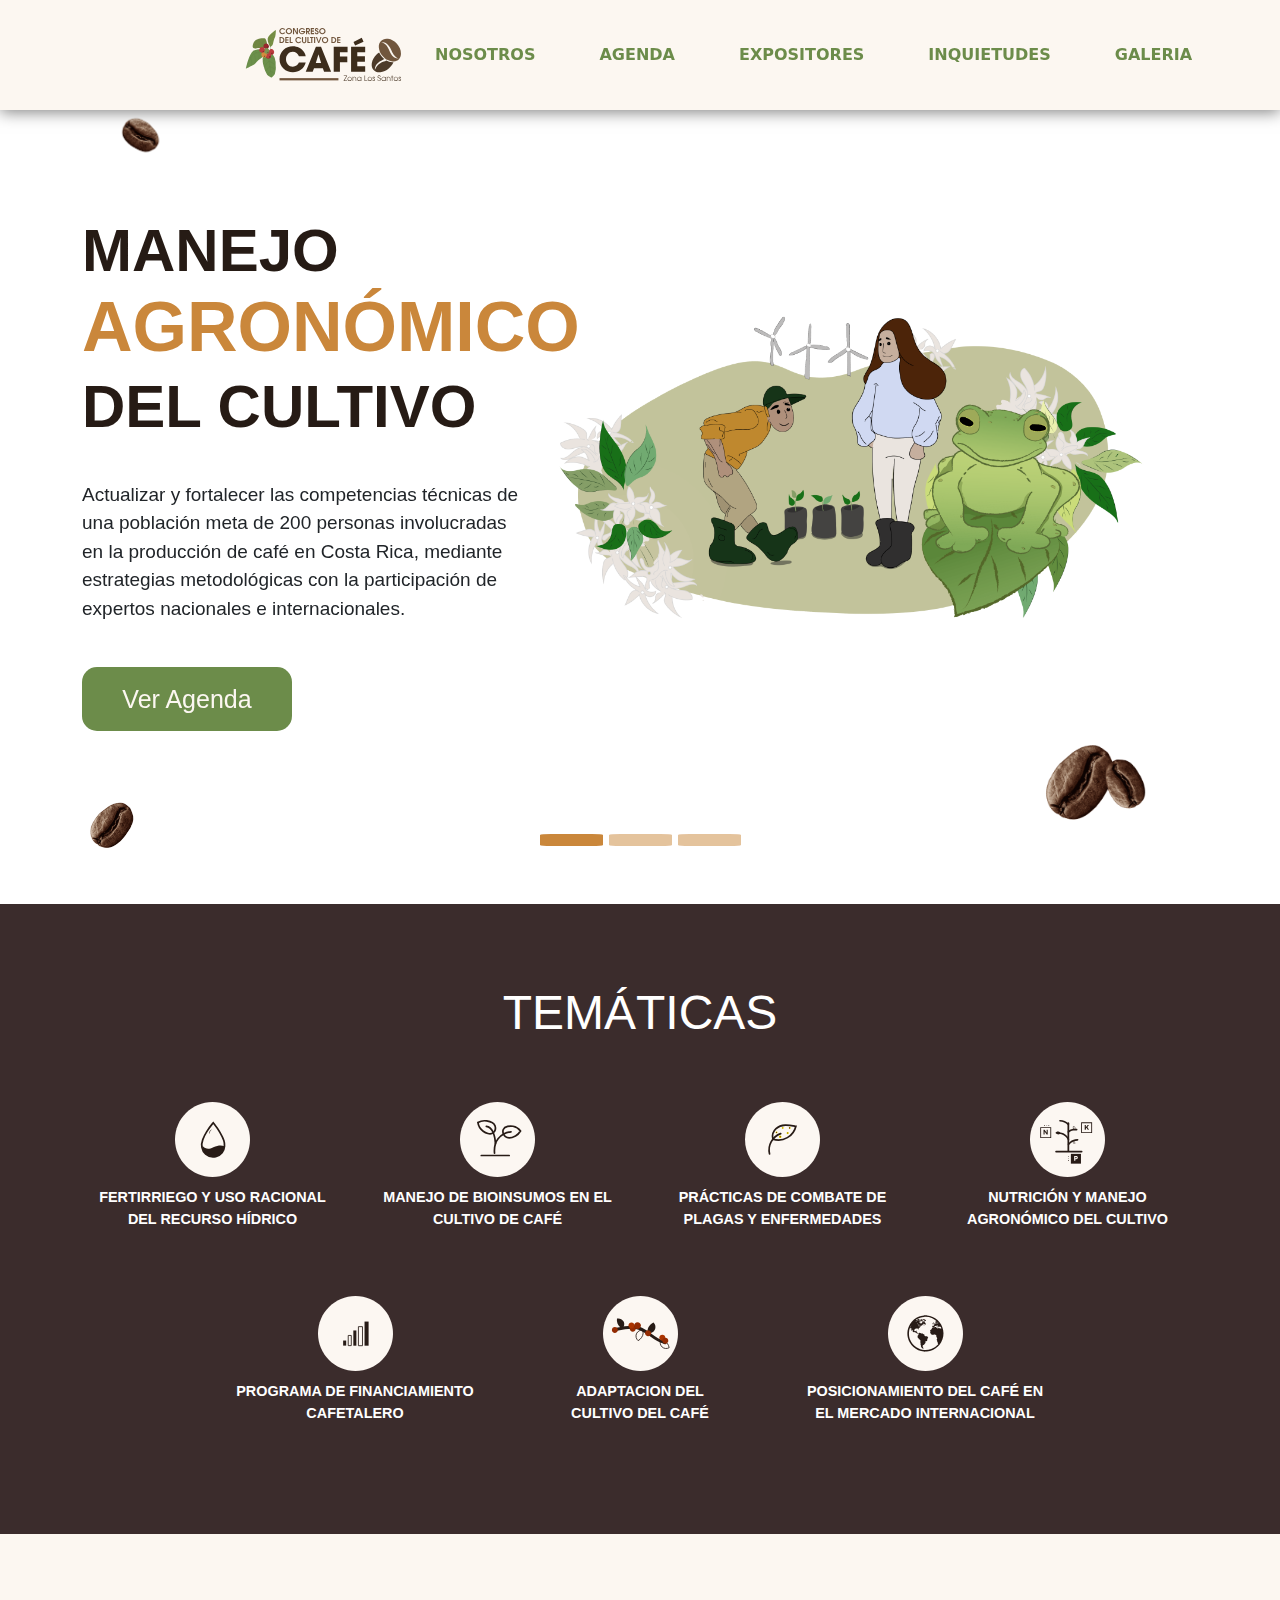
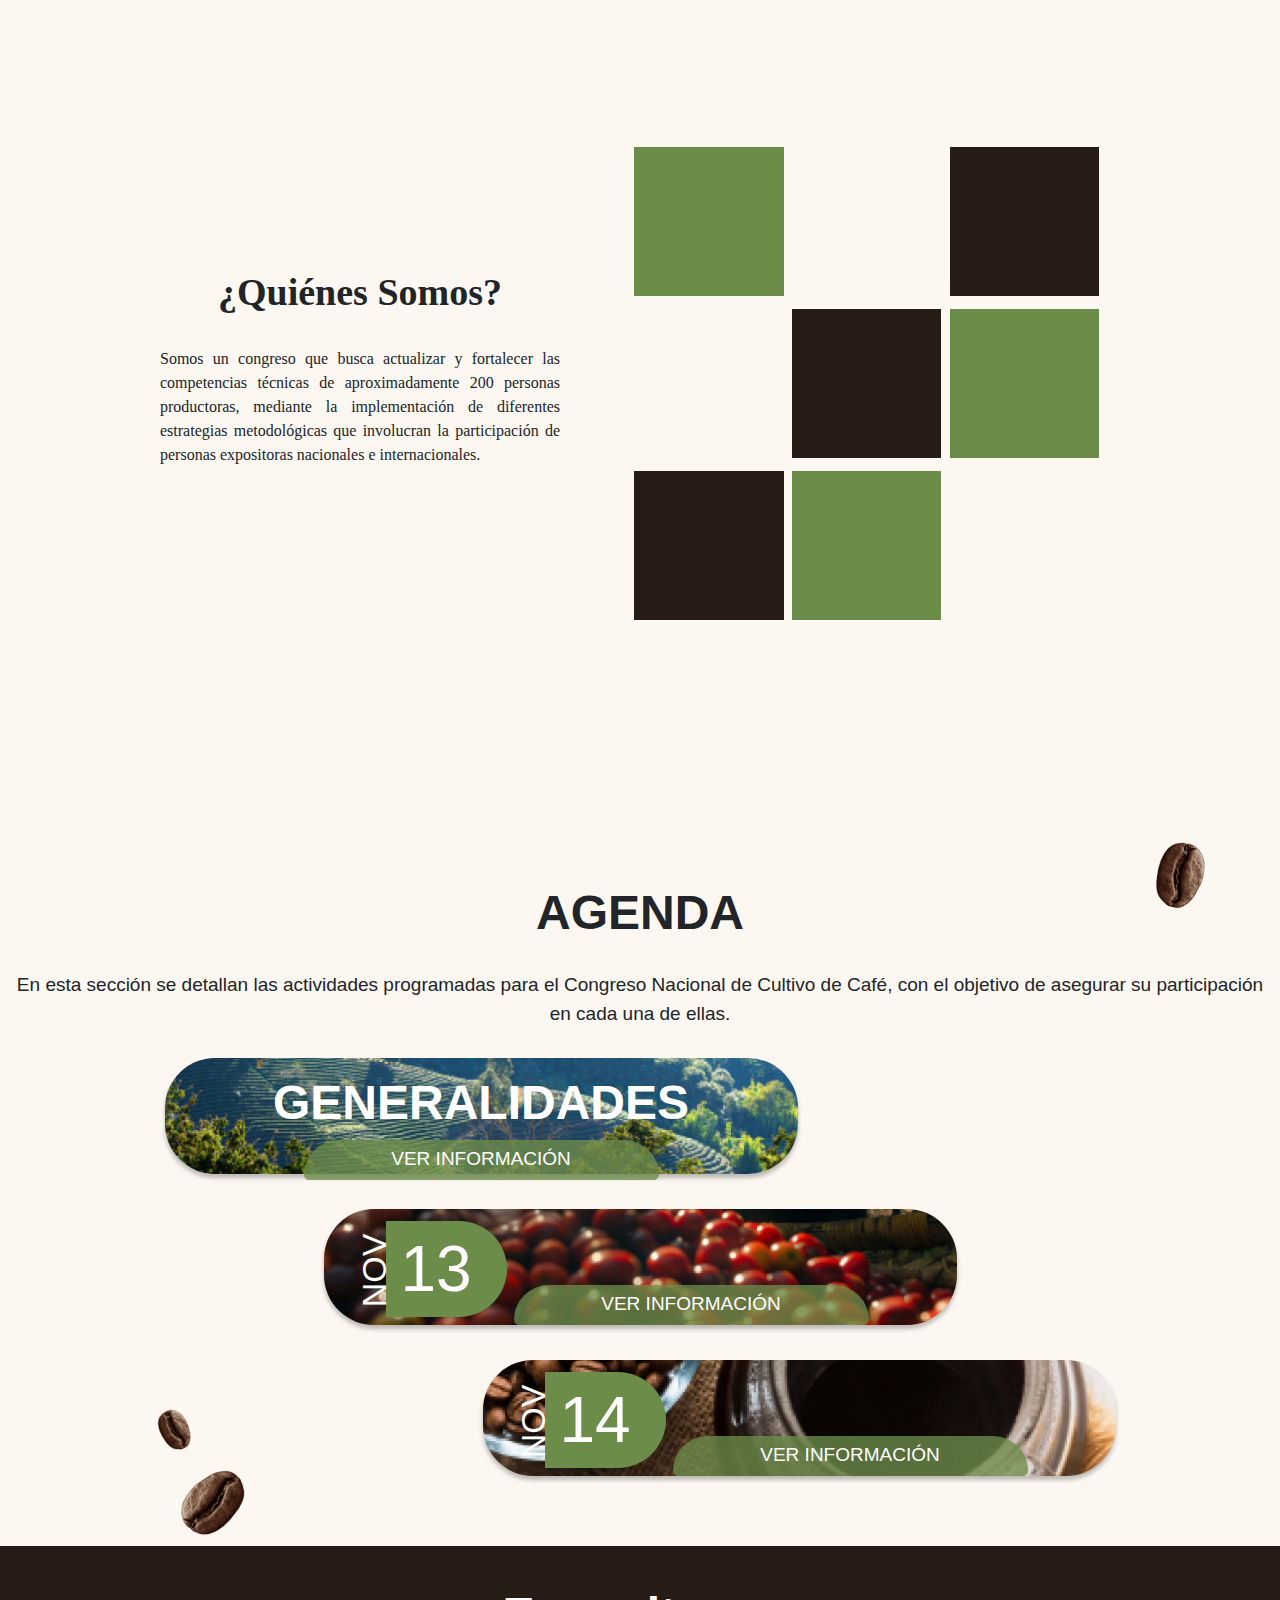
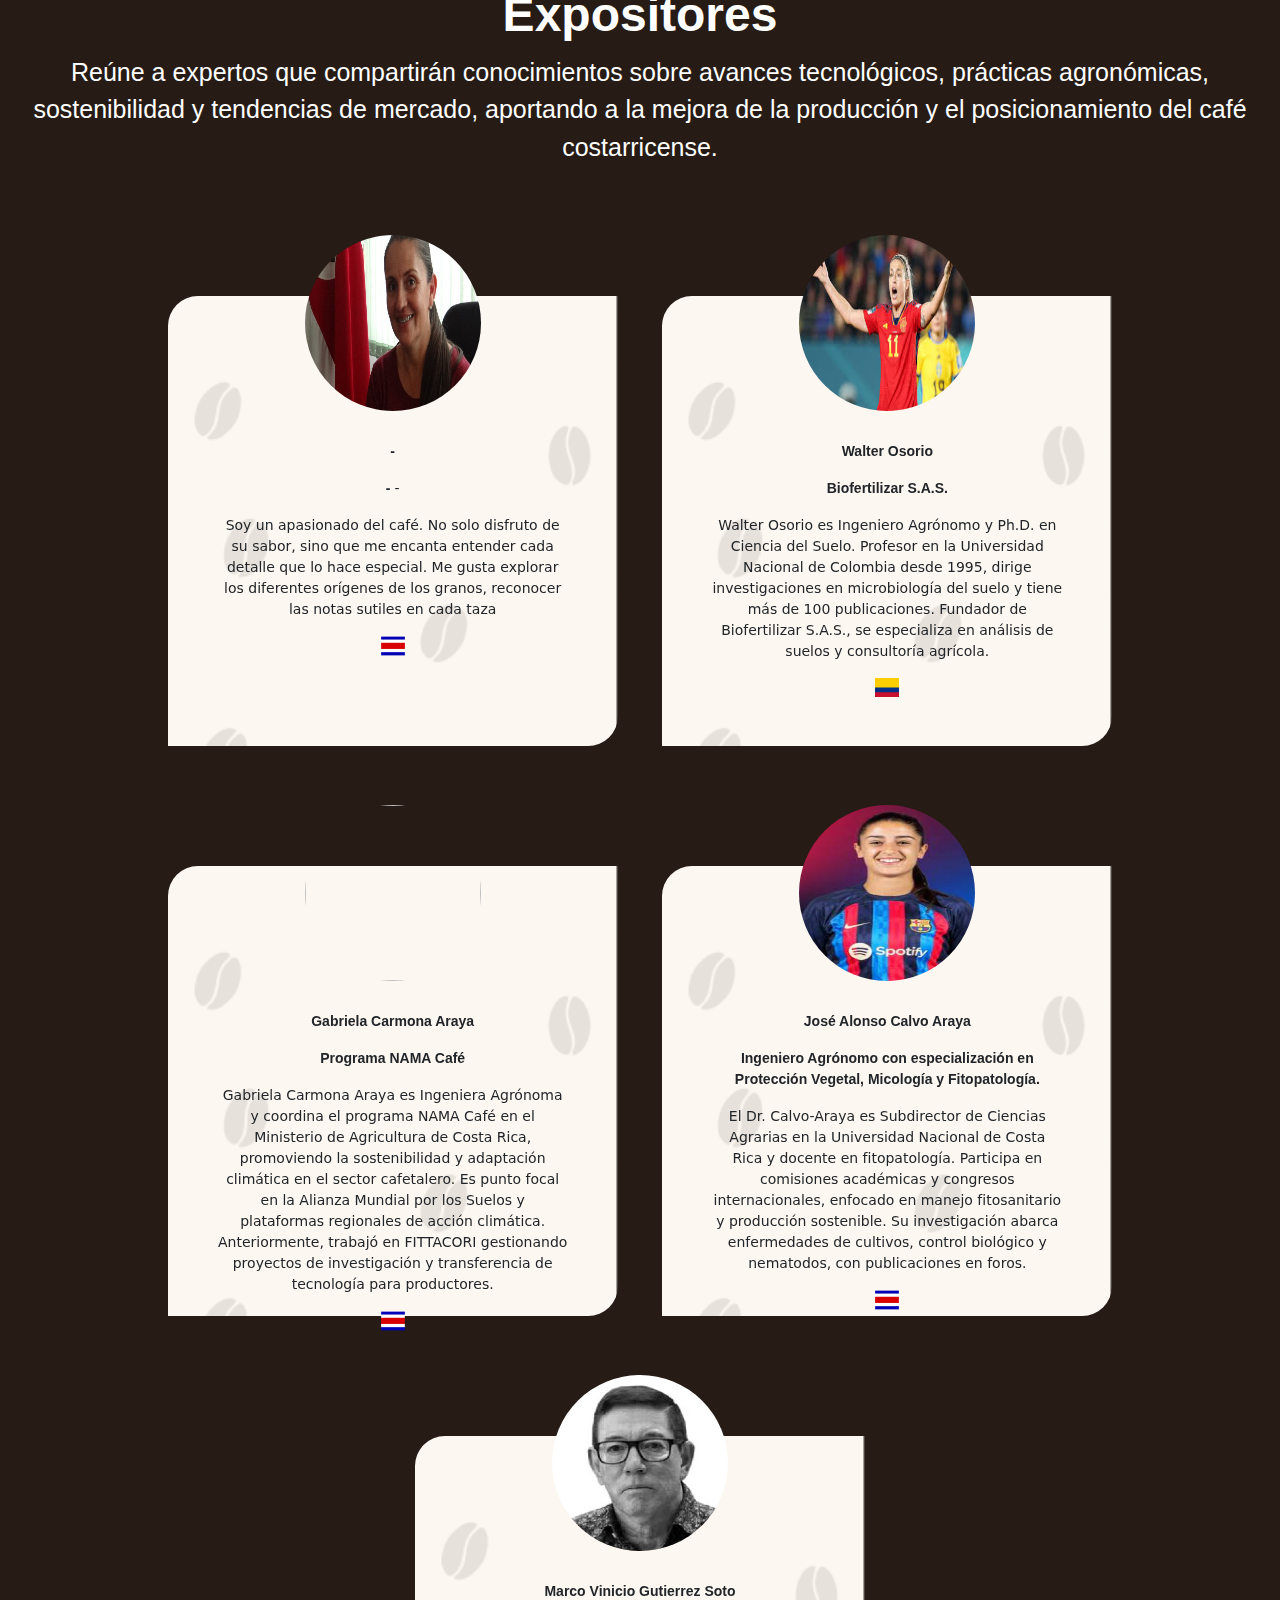
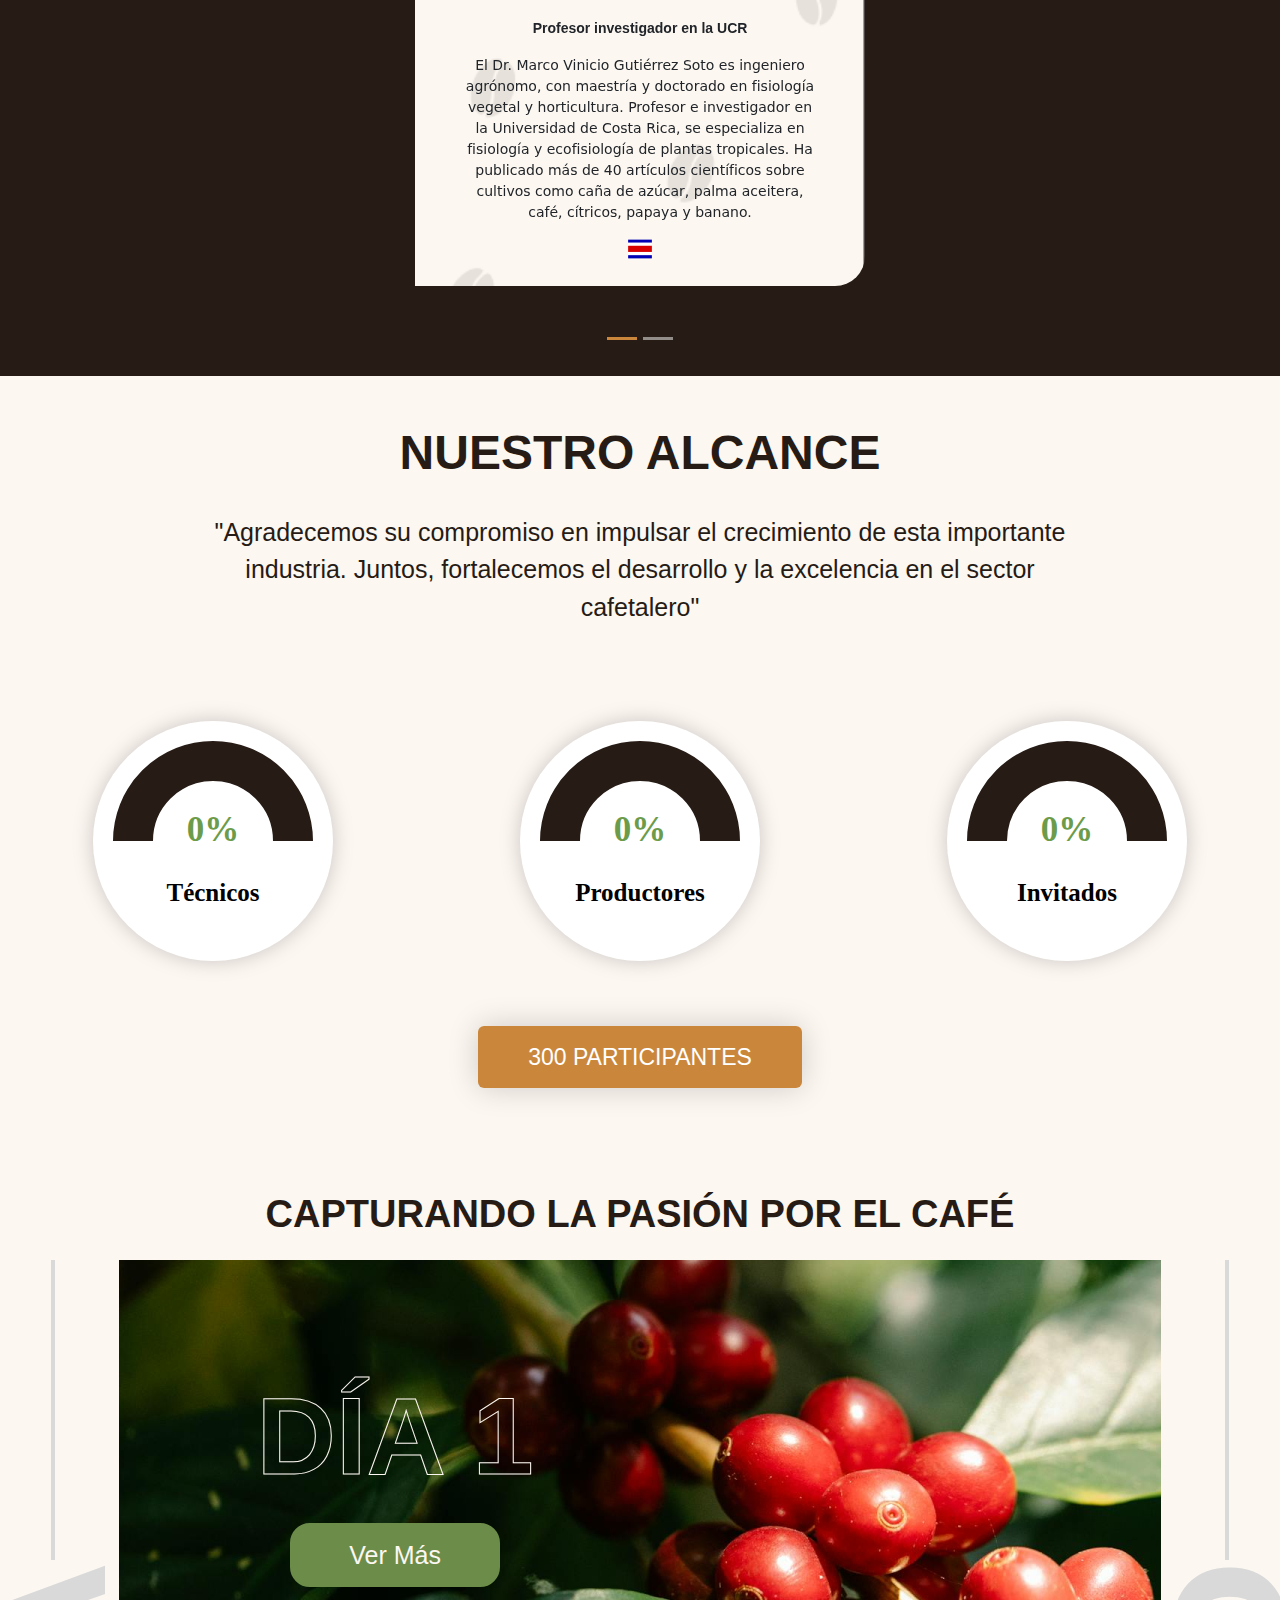
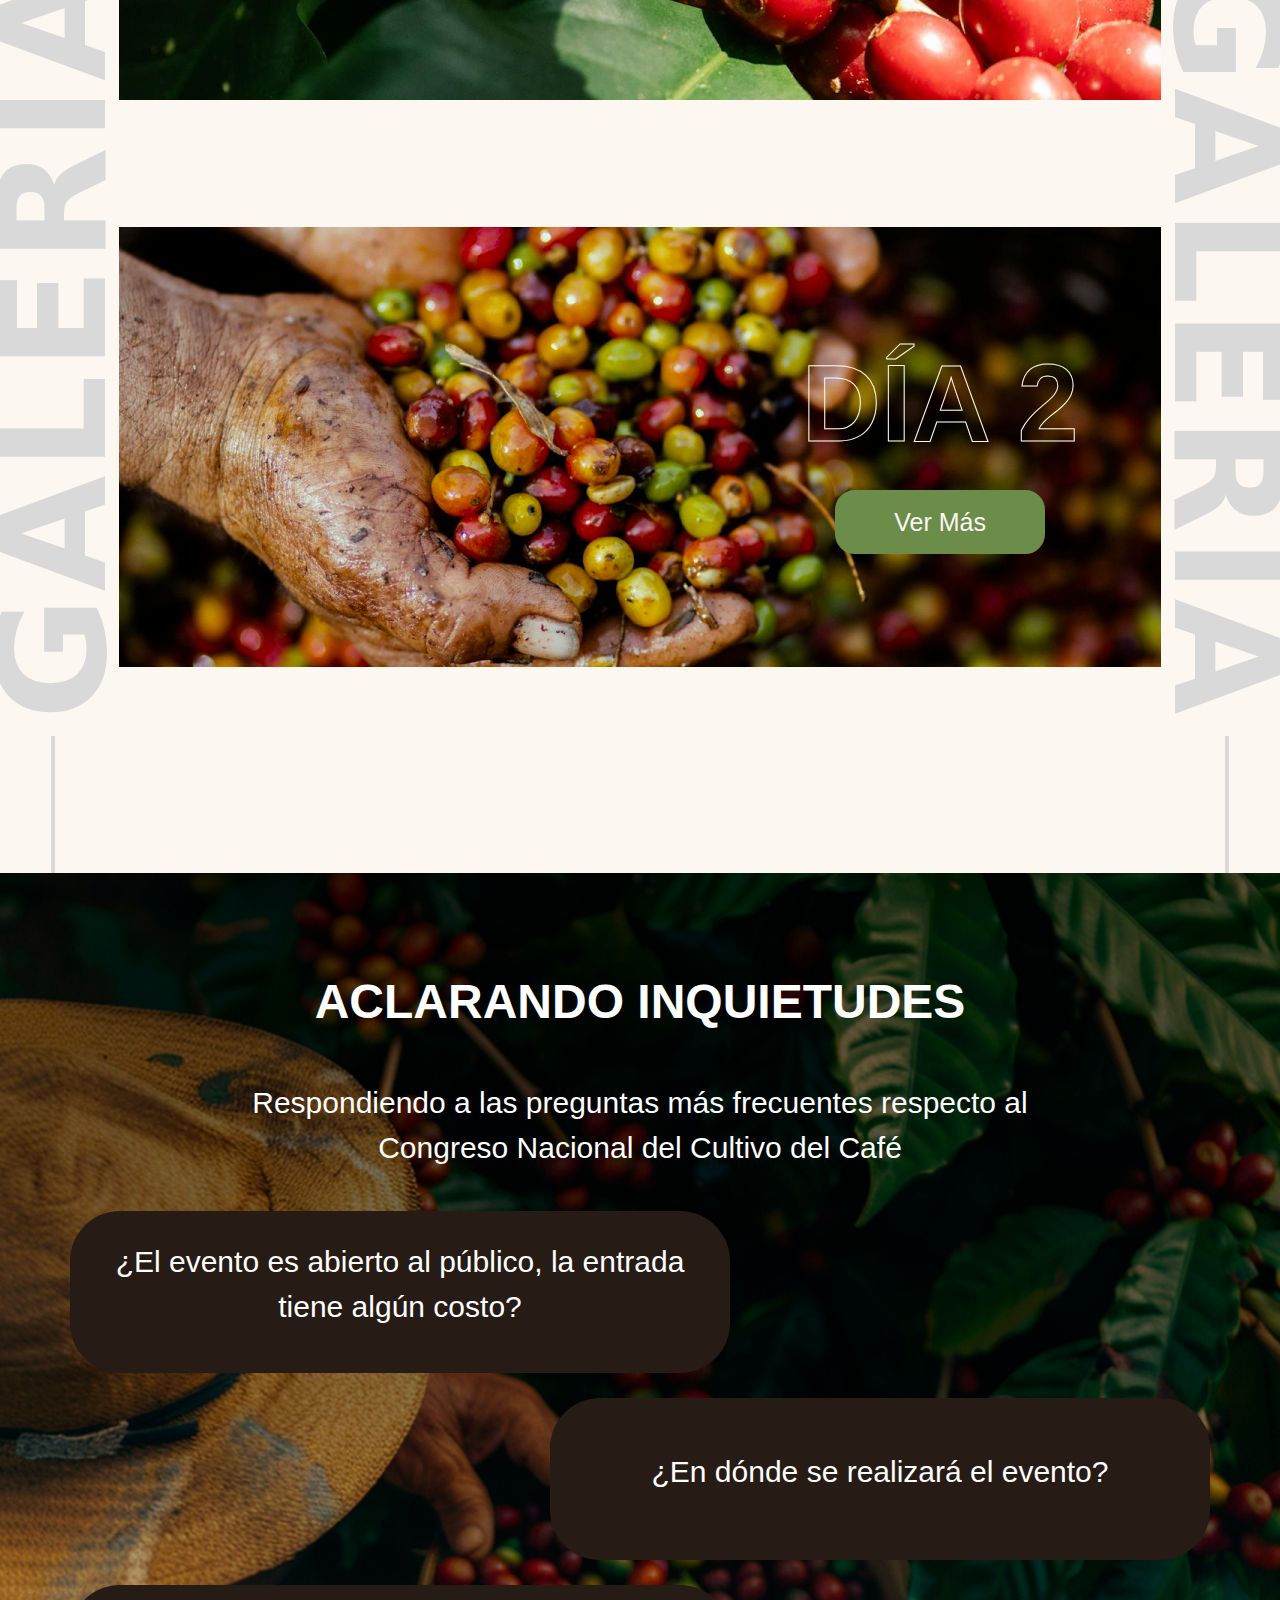
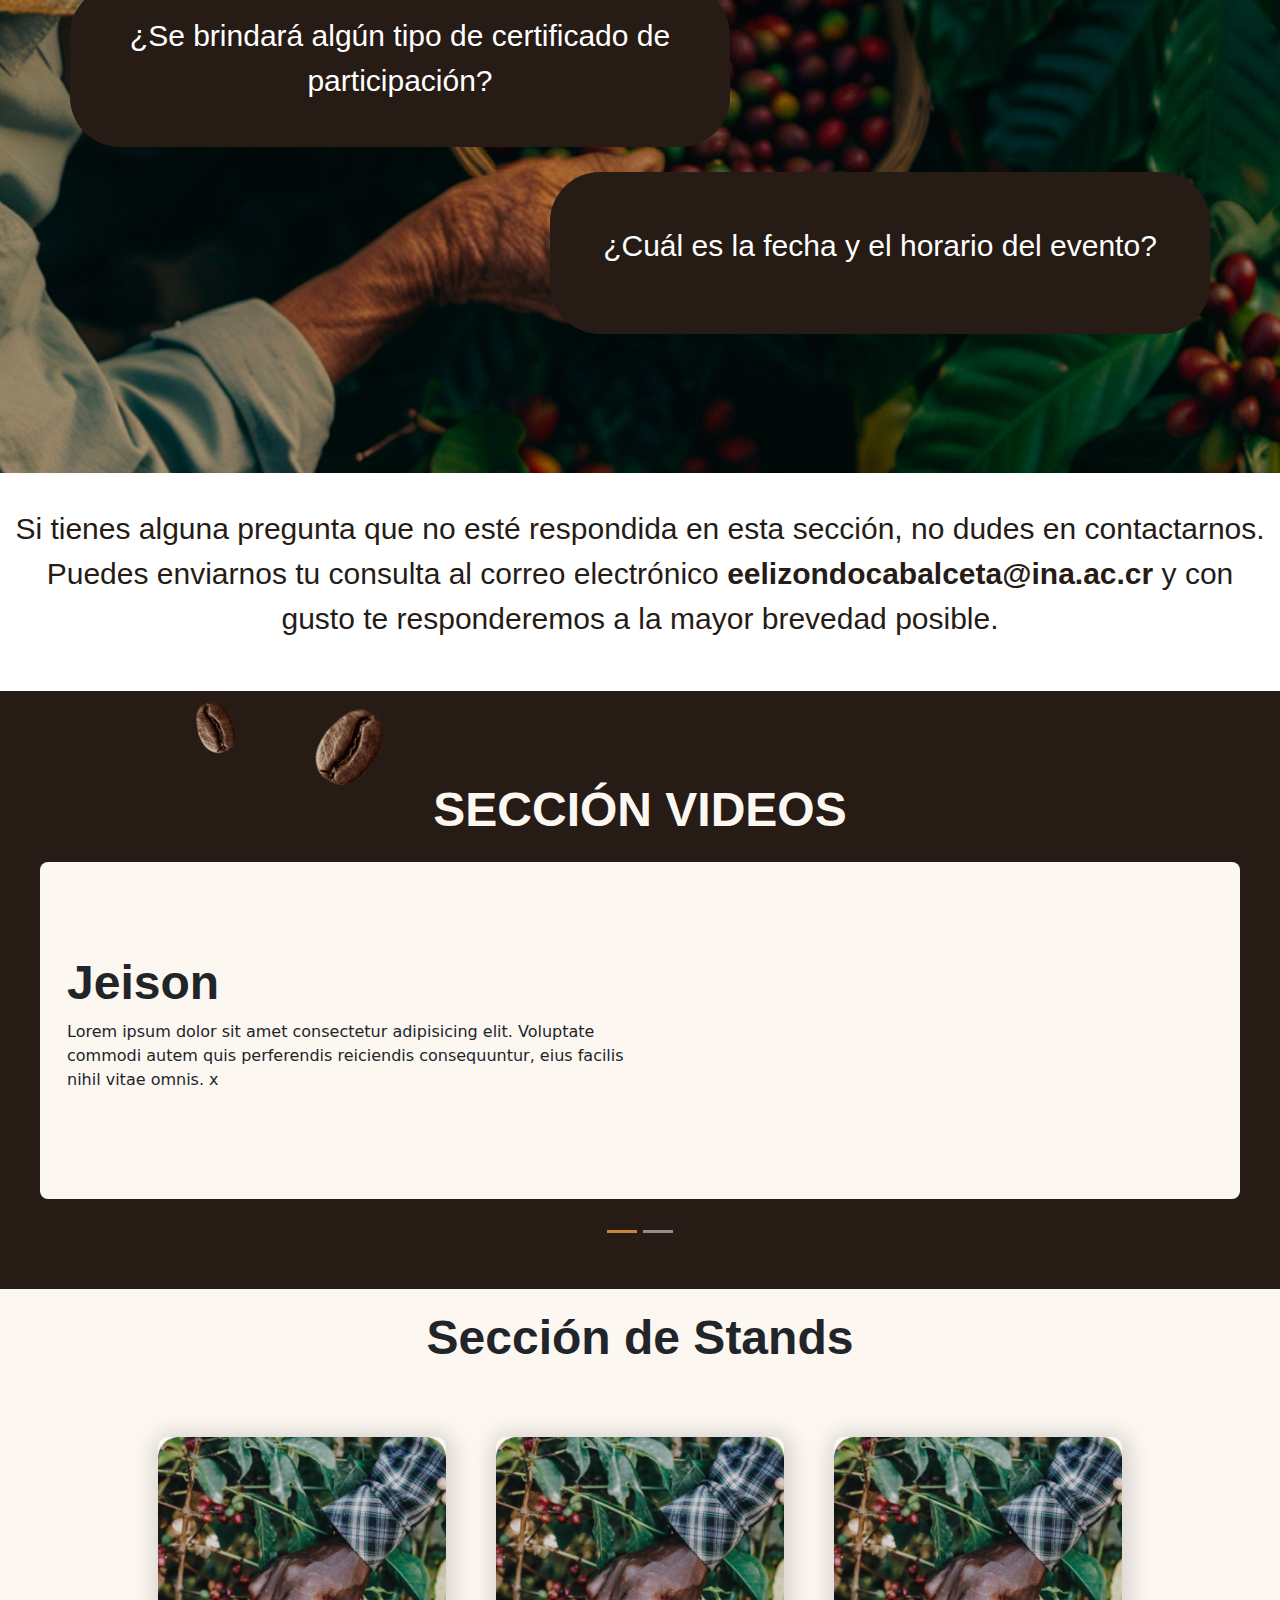
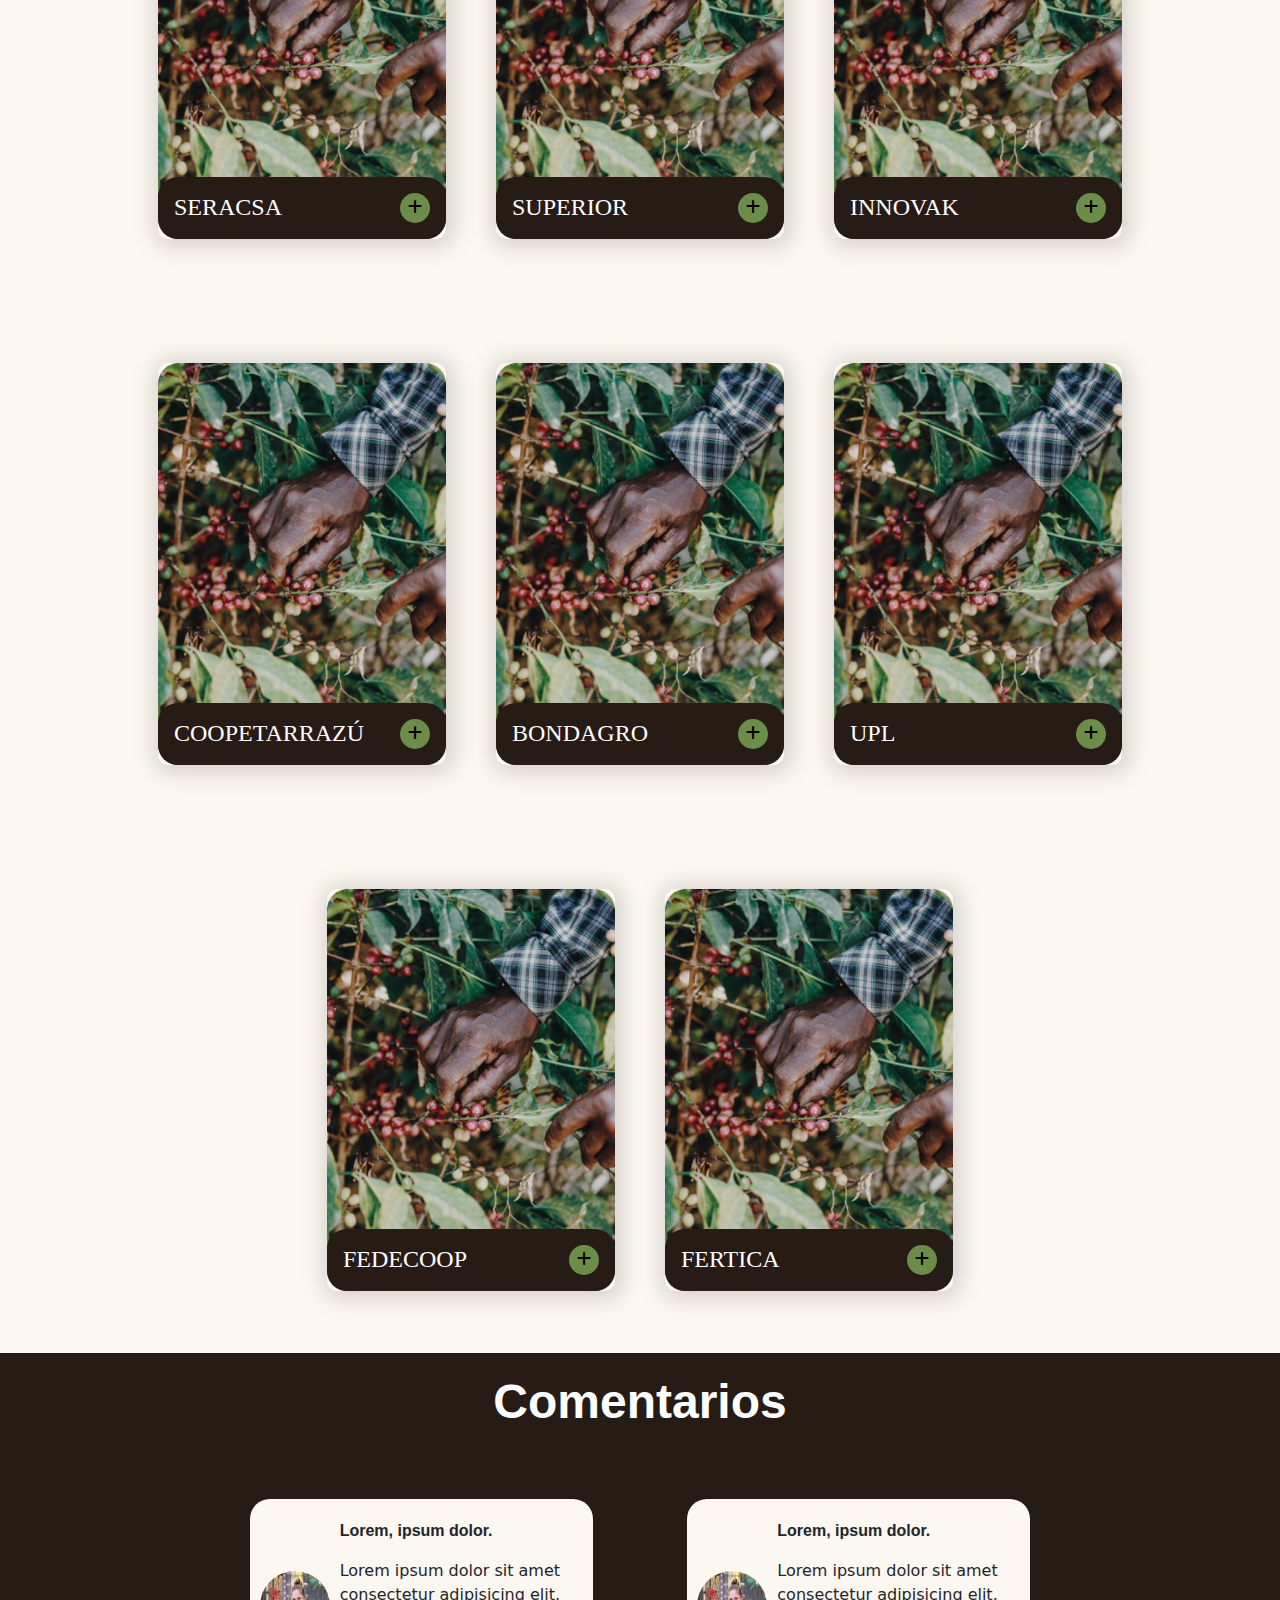
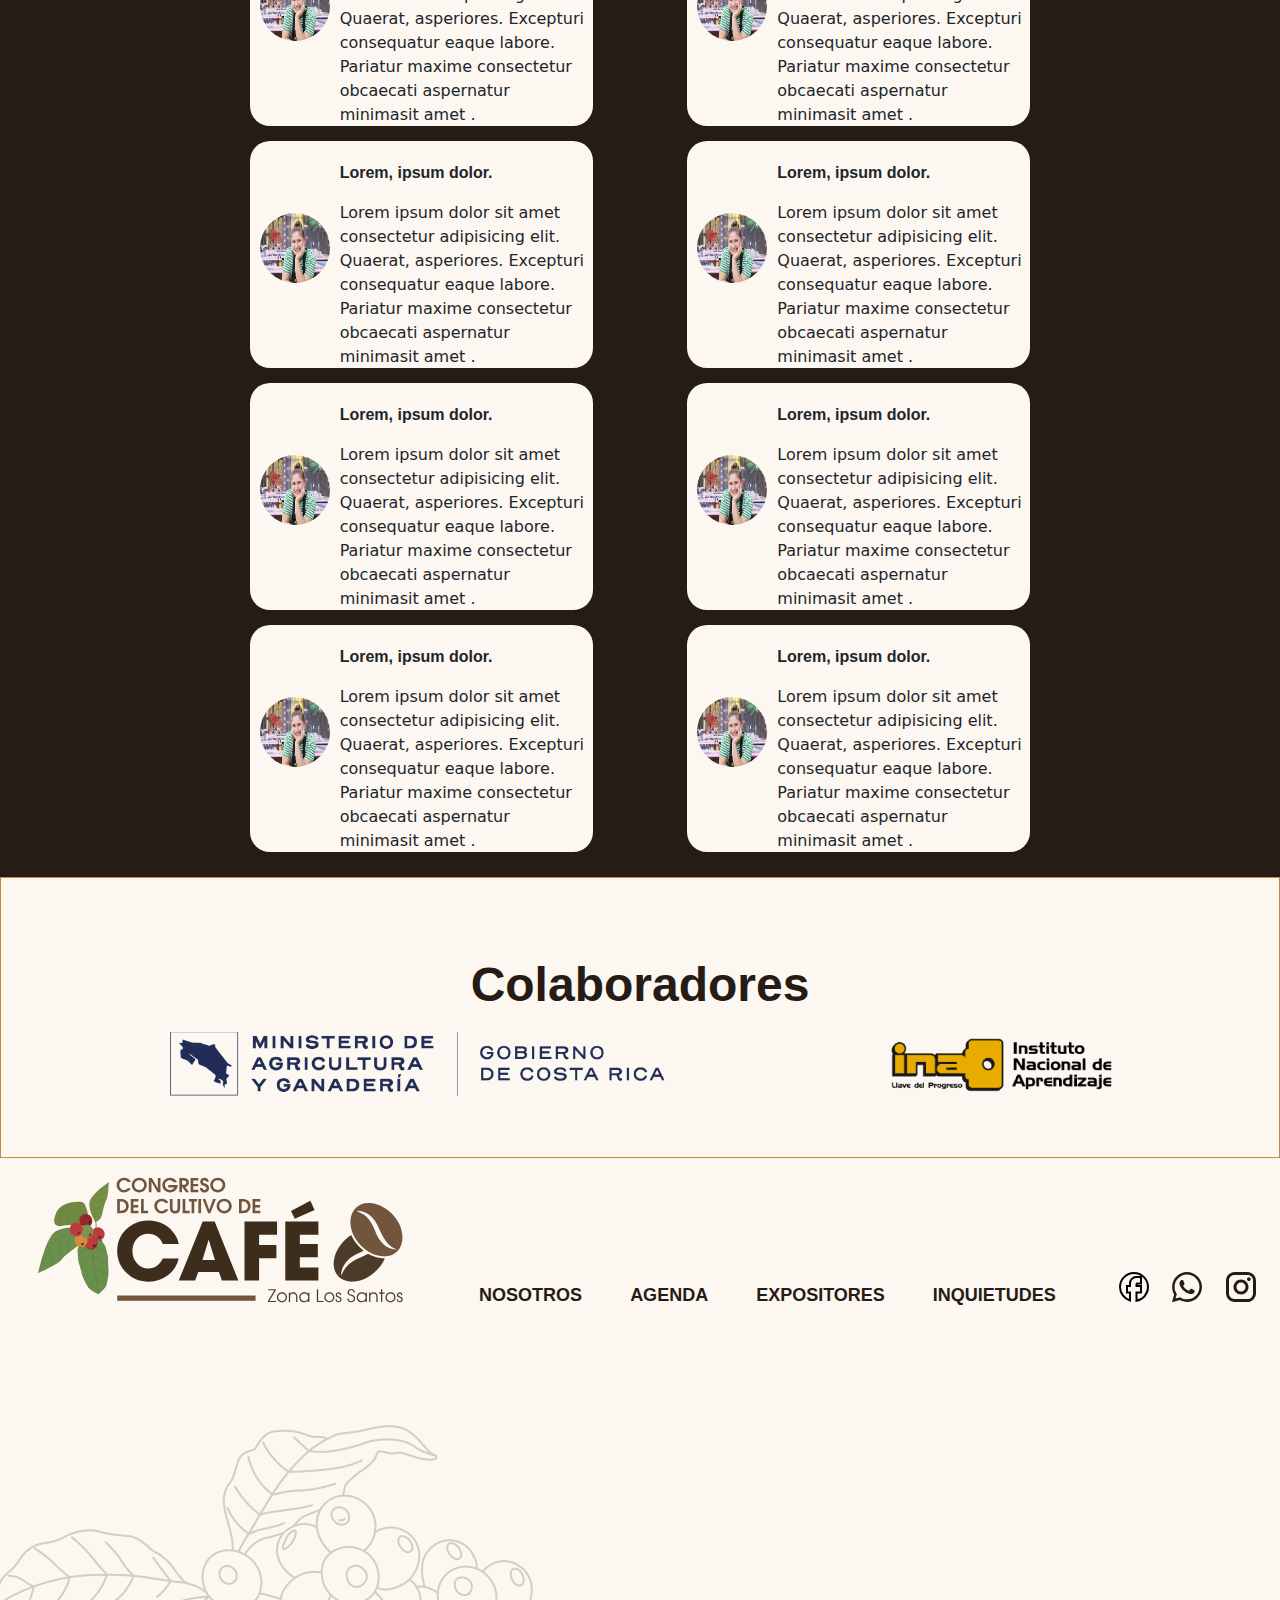
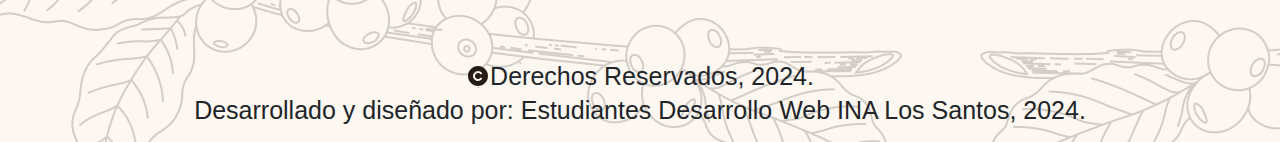
==== commit d1a1aaa4: "Update index.html" ====
--- a/index.html
+++ b/index.html
@@ -360,8 +360,8 @@
                                     <img class="foto-expositores" src="img/imagen-expositor-1.jpg" alt="">
                                 </div>
                                 <div class="text-expositores">
-                                    <p><span class="nombre-expositor">Karla Mena Soto</span></p>
-                                    <p><span class="profesion-expositor">Cafetalero</span></p>
+                                    <p><span class="nombre-expositor">-</span></p>
+                                    <p><span class="profesion-expositor">- </span>-</p>
                                     <p>Soy un apasionado del café. No solo disfruto de su sabor, sino que me encanta
                                         entender cada detalle que lo hace especial. Me gusta explorar los diferentes
                                         orígenes de los granos, reconocer las notas sutiles en cada taza</p>
@@ -378,10 +378,12 @@
                                 </div>
                                 <div class="text-expositores">
                                     <p><span class="nombre-expositor">Walter Osorio</span></p>
-                                    <p><span class="profesion-expositor">Dadada</span></p>
-                                    <p>Soy un apasionado del café. No solo disfruto de su sabor, sino que me encanta
-                                        entender cada detalle que lo hace especial. Me gusta explorar los diferentes
-                                        orígenes de los granos, reconocer las notas sutiles en cada taza</p>
+                                    <p><span class="profesion-expositor">Biofertilizar S.A.S.</span></p>
+                                    <p>Walter Osorio es Ingeniero Agrónomo y Ph.D. en Ciencia del Suelo. Profesor en la
+                                        Universidad Nacional de Colombia desde 1995, dirige investigaciones en
+                                        microbiología del suelo y tiene más de 100 publicaciones. Fundador de
+                                        Biofertilizar S.A.S., se especializa en análisis de suelos y consultoría
+                                        agrícola.</p>
                                     <div class="bandera-expositores">
                                         <img src="img/bandera-colombia.png" alt="">
                                     </div>
@@ -391,11 +393,73 @@
                             <!-- CARD 3 INCIO -->
                             <div class="card-expositores">
                                 <div class="img-expositores">
-                                    <img class="foto-expositores" src="img/imagen-expositor-3.jpg" alt="">
+                                    <img class="foto-expositores" src="img/imagen-expositor-3.png" alt="">
                                 </div>
                                 <div class="text-expositores">
                                     <p><span class="nombre-expositor">Gabriela Carmona Araya</span></p>
-                                    <p><span class="profesion-expositor">Agricultor</span></p>
+                                    <p><span class="profesion-expositor">Programa NAMA Café</span></p>
+                                    <p>Gabriela Carmona Araya es Ingeniera Agrónoma y coordina el programa NAMA Café en
+                                        el Ministerio de Agricultura de Costa Rica, promoviendo la sostenibilidad y
+                                        adaptación climática en el sector cafetalero. Es punto focal en la Alianza
+                                        Mundial por los Suelos y plataformas regionales de acción climática.
+                                        Anteriormente, trabajó en FITTACORI gestionando proyectos de investigación y
+                                        transferencia de tecnología para productores.</p>
+                                    <div class="bandera-expositores">
+                                        <img src="img/bandera-costarica.png" alt="">
+                                    </div>
+                                </div>
+                            </div>
+                            <!-- CARD 3 CIERRE -->
+                            <!-- CARD 4 Inicio -->
+                            <div class="card-expositores">
+                                <div class="img-expositores">
+                                    <img class="foto-expositores" src="img/imagen-expositor-4.jpg" alt="">
+                                </div>
+                                <div class="text-expositores">
+                                    <p><span class="nombre-expositor">José Alonso Calvo Araya</span></p>
+                                    <p><span class="profesion-expositor">Ingeniero Agrónomo con especialización en
+                                            Protección Vegetal, Micología y Fitopatología.</span></p>
+                                    <p>El Dr. Calvo-Araya es Subdirector de Ciencias Agrarias en la Universidad Nacional
+                                        de Costa Rica y docente en fitopatología. Participa en comisiones académicas y
+                                        congresos internacionales, enfocado en manejo fitosanitario y producción
+                                        sostenible. Su investigación abarca enfermedades de cultivos, control biológico
+                                        y nematodos, con publicaciones en foros.</p>
+                                    <div class="bandera-expositores">
+                                        <img src="img/bandera-costarica.png" alt="">
+                                    </div>
+                                </div>
+                            </div>
+                            <!-- CARD 4 Cierre -->
+                            <!-- CARD 5 Inicio -->
+                            <div class="card-expositores">
+                                <div class="img-expositores">
+                                    <img class="foto-expositores" src="img/imagen-expositor-5.jpg" alt="">
+                                </div>
+                                <div class="text-expositores">
+                                    <p><span class="nombre-expositor">Marco Vinicio Gutierrez Soto</span></p>
+                                    <p><span class="profesion-expositor">Profesor investigador en la UCR</span></p>
+                                    <p>El Dr. Marco Vinicio Gutiérrez Soto es ingeniero agrónomo, con maestría y
+                                        doctorado en fisiología vegetal y horticultura. Profesor e investigador en la
+                                        Universidad de Costa Rica, se especializa en fisiología y ecofisiología de
+                                        plantas tropicales. Ha publicado más de 40 artículos científicos sobre cultivos
+                                        como caña de azúcar, palma aceitera, café, cítricos, papaya y banano.</p>
+                                    <div class="bandera-expositores">
+                                        <img src="img/bandera-costarica.png" alt="">
+                                    </div>
+                                </div>
+                            </div>
+                            <!-- CARD 5 Cierre -->
+                        </div>
+                    </div>
+                    <div class="carousel-item">
+                        <div class="container-expositores">
+                            <div class="card-expositores">
+                                <div class="img-expositores">
+                                    <img class="foto-expositores" src="img/imagen-expositor-6.jpg" alt="">
+                                </div>
+                                <div class="text-expositores">
+                                    <p><span class="nombre-expositor">-</span></p>
+                                    <p><span class="profesion-expositor">-</span></p>
                                     <p>Soy un apasionado del café. No solo disfruto de su sabor, sino que me encanta
                                         entender cada detalle que lo hace especial. Me gusta explorar los diferentes
                                         orígenes de los granos, reconocer las notas sutiles en cada taza</p>
@@ -404,60 +468,6 @@
                                     </div>
                                 </div>
                             </div>
-                            <!-- CARD 3 CIERRE -->
-                            <!-- CARD 4 Inicio -->
-                            <div class="card-expositores">
-                                <div class="img-expositores">
-                                    <img class="foto-expositores" src="img/imagen-expositor-4.jpg" alt="">
-                                </div>
-                                <div class="text-expositores">
-                                    <p><span class="nombre-expositor">José Alonso Calvo Araya</span></p>
-                                    <p><span class="profesion-expositor">Subdirector de Ciencias Agrarias</span></p>
-                                    <p>Soy un apasionado del café. No solo disfruto de su sabor, sino que me encanta
-                                        entender cada detalle que lo hace especial. Me gusta explorar los diferentes
-                                        orígenes de los granos, reconocer las notas sutiles en cada taza</p>
-                                    <div class="bandera-expositores">
-                                        <img src="img/bandera-costarica.png" alt="">
-                                    </div>
-                                </div>
-                            </div>
-                            <!-- CARD 4 Cierre -->
-                            <!-- CARD 5 Inicio -->
-                            <div class="card-expositores">
-                                <div class="img-expositores">
-                                    <img class="foto-expositores" src="img/imagen-expositor-5.jpg" alt="">
-                                </div>
-                                <div class="text-expositores">
-                                    <p><span class="nombre-expositor">Marco Vinicio Gutierrez</span></p>
-                                    <p><span class="profesion-expositor">Subdirector de Ciencias Agrarias</span></p>
-                                    <p>Soy un apasionado del café. No solo disfruto de su sabor, sino que me encanta
-                                        entender cada detalle que lo hace especial. Me gusta explorar los diferentes
-                                        orígenes de los granos, reconocer las notas sutiles en cada taza</p>
-                                    <div class="bandera-expositores">
-                                        <img src="img/bandera-costarica.png" alt="">
-                                    </div>
-                                </div>
-                            </div>
-                            <!-- CARD 5 Cierre -->
-                        </div>
-                    </div>
-                    <div class="carousel-item">
-                        <div class="container-expositores">
-                            <div class="card-expositores">
-                                <div class="img-expositores">
-                                    <img class="foto-expositores" src="img/imagen-expositor-6.jpg" alt="">
-                                </div>
-                                <div class="text-expositores">
-                                    <p><span class="nombre-expositor">Marco Vinicio Gutierrez</span></p>
-                                    <p><span class="profesion-expositor">Cafe</span></p>
-                                    <p>Soy un apasionado del café. No solo disfruto de su sabor, sino que me encanta
-                                        entender cada detalle que lo hace especial. Me gusta explorar los diferentes
-                                        orígenes de los granos, reconocer las notas sutiles en cada taza</p>
-                                    <div class="bandera-expositores">
-                                        <img src="img/bandera-costarica.png" alt="">
-                                    </div>
-                                </div>
-                            </div>
                             <!-- CARD 1 CIERRE -->
                             <!-- CARD 2 INCIO -->
                             <div class="card-expositores">
@@ -466,10 +476,12 @@
                                 </div>
                                 <div class="text-expositores">
                                     <p><span class="nombre-expositor">Oswaldo Paez-Aponte</span></p>
-                                    <p><span class="profesion-expositor">cafeta</span></p>
-                                    <p>Soy un apasionado del café. No solo disfruto de su sabor, sino que me encanta
-                                        entender cada detalle que lo hace especial. Me gusta explorar los diferentes
-                                        orígenes de los granos, reconocer las notas sutiles en cada taza</p>
+                                    <p><span class="profesion-expositor">Ingeniero Agrónomo y Especialista en
+                                            Agroecología y Sostenibilidad</span></p>
+                                    <p>Ingeniero Agrónomo. Máster en Ciencias Agrícolas y Recursos Naturales. Profesor e
+                                        Investigador en la Universidad Nacional de Costa Rica. Coordinador Proyecto CAFÉ
+                                        UNA. Profesor en agroecología. Investigador en proyectos sobre innovaciones
+                                        tecnológicas y manejo sostenible. Fundador de OPA NATURA.</p>
                                     <div class="bandera-expositores">
                                         <img src="img/bandera-costarica.png" alt="">
                                     </div>
@@ -483,10 +495,15 @@
                                 </div>
                                 <div class="text-expositores">
                                     <p><span class="nombre-expositor">Johaner Rosales Flores </span></p>
-                                    <p><span class="profesion-expositor">cafee</span></p>
-                                    <p>Soy un apasionado del café. No solo disfruto de su sabor, sino que me encanta
-                                        entender cada detalle que lo hace especial. Me gusta explorar los diferentes
-                                        orígenes de los granos, reconocer las notas sutiles en cada taza</p>
+                                    <p><span class="profesion-expositor">⁠Productor y asesor del cultivo de café por más
+                                            de 15 años.</span></p>
+                                    <p>Areas:
+                                        Agrometeorología
+                                        ,Agricultura Alternativa
+                                        ,Producción Bajo Ambiente protegido
+                                        ,Producción hortícola
+                                        , ⁠Biotecnología
+                                    </p>
                                     <div class="bandera-expositores">
                                         <img src="img/bandera-costarica.png" alt="">
                                     </div>
@@ -499,10 +516,13 @@
                                 </div>
                                 <div class="text-expositores">
                                     <p><span class="nombre-expositor">José Daniel Alvarado</span></p>
-                                    <p><span class="profesion-expositor">oooo</span></p>
-                                    <p>Soy un apasionado del café. No solo disfruto de su sabor, sino que me encanta
-                                        entender cada detalle que lo hace especial. Me gusta explorar los diferentes
-                                        orígenes de los granos, reconocer las notas sutiles en cada taza</p>
+                                    <p><span class="profesion-expositor">Analista de Inteligencia Comercial de
+                                            PROCOMER</span></p>
+                                    <p>Analista de Inteligencia Comercial de PROCOMER, con experiencia en análisis de
+                                        información comercial y de mercados. Cuenta con conocimientos en el proceso de
+                                        exportación, acceso a mercados e investigación orientada al sector exportador.
+                                        Licenciado en Comercio y Negocios Internacionales, con énfasis en Calidad y
+                                        Buenas Prácticas.</p>
                                     <div class="bandera-expositores">
                                         <img src="img/bandera-costarica.png" alt="">
                                     </div>
@@ -514,11 +534,14 @@
                                     <img class="foto-expositores" src="img/imagen-expositor-10.jpg" alt="">
                                 </div>
                                 <div class="text-expositores">
-                                    <p><span class="nombre-expositor">gdfg</span></p>
-                                    <p><span class="profesion-expositor">tgrtr</span></p>
-                                    <p>Soy un apasionado del café. No solo disfruto de su sabor, sino que me encanta
-                                        entender cada detalle que lo hace especial. Me gusta explorar los diferentes
-                                        orígenes de los granos, reconocer las notas sutiles en cada taza</p>
+                                    <p><span class="nombre-expositor">Sergio Solano Romero</span></p>
+                                    <p><span class="profesion-expositor">Instructor del Núcleo Agropecuario del
+                                            INA</span></p>
+                                    <p>Instructor del Núcleo Agropecuario del INA, con experiencia en diseño y
+                                        construcción de infraestructura rural. Cuenta con conocimientos en riego,
+                                        fertirriego y ambientes protegidos. Licenciado en Ingeniería Agrícola.
+                                        Núcleo Agropecuario 2025
+                                    </p>
                                     <div class="bandera-expositores">
                                         <img src="img/bandera-costarica.png" alt="">
                                     </div>
@@ -542,13 +565,14 @@
         </section>
         <!-- FINAL DE LA SECCION DE EXPOSITORES PARA WEB Y TABLET -->
         <!-- INICIO DE LA SECCION DE EXPOSITORES PARA MOVIL -->
-        <section class="EXPOSITORES-movil" id="expositores">
+        <section class="EXPOSITORES-movil">
             <div class="container-xxl contendor-expositores-titu">
                 <div class="informacion-expositores">
                     <h2 class="titulo-expositores">Expositores</h2>
                     <p class="info-expositores">Reúne a expertos que compartirán conocimientos sobre avances
                         tecnológicos, prácticas agronómicas, sostenibilidad y tendencias de mercado, aportando a la
                         mejora de la producción y el posicionamiento del café costarricense.</p>
+
                 </div>
             </div>
             <div id="Expositores-movil">
@@ -562,10 +586,9 @@
                                 <img class="imagen-expositores-movil" src="img/imagen-expositor-1.jpg" alt="laura">
                             </div>
                             <div class="texto-expositores-movil">
-                                <p><span class="nombre-expositor-movil">ertg</span></p>
-                                <p><span class="profesion-expositor-movil">get</span></p>
-                                <p>Soy un apasionado del café. No solo disfruto de su sabor, sino que me encanta
-                                    entender </p>
+                                <p><span class="nombre-expositor-movil">-</span></p>
+                                <p><span class="profesion-expositor-movil">-</span></p>
+                                <p>- </p>
                                 <div class="bandera-expositoress mt-2 mb-2">
                                     <img src="img/bandera-costarica.png" alt="">
                                 </div>
@@ -589,11 +612,11 @@
                             </div>
                             <div class="texto-expositores-movil">
                                 <p><span class="nombre-expositor-movil">Walter Osorio</span></p>
-                                <p><span class="profesion-expositor-movil">get</span></p>
-                                <p>Soy un apasionado del café. No solo disfruto de su sabor, sino que me encanta
-                                    entender </p>
+                                <p><span class="profesion-expositor-movil">Biofertilizar S.A.S.</span></p>
+                                <p>Ingeniero Agrónomo y Ph.D. en Ciencia del Suelo. Profesor en la Universidad Nacional
+                                    de Colombia </p>
                                 <div class="bandera-expositoress mt-2 mb-2">
-                                    <img src="img/bandera-costarica.png" alt="">
+                                    <img src="img/bandera-colombia.png" alt="">
                                 </div>
                             </div>
                         </div>
@@ -611,13 +634,13 @@
                     <div class="card-expositores-movil">
                         <div class="info-expo-movil">
                             <div class="img-expositores-movil">
-                                <img class="imagen-expositores-movil" src="img/imagen-expositor-3.jpg" alt="laura">
+                                <img class="imagen-expositores-movil" src="img/imagen-expositor-3.png" alt="laura">
                             </div>
                             <div class="texto-expositores-movil">
-                                <p><span class="nombre-expositor-movil">ertg</span></p>
-                                <p><span class="profesion-expositor-movil">get</span></p>
-                                <p>Soy un apasionado del café. No solo disfruto de su sabor, sino que me encanta
-                                    entender </p>
+                                <p><span class="nombre-expositor-movil">Gabriela Carmona Araya</span></p>
+                                <p><span class="profesion-expositor-movil">Programa NAMA Café</span></p>
+                                <p>Ingeniera Agrónoma y coordina el programa NAMA Café en el Ministerio de Agricultura
+                                    de Costa Rica </p>
                                 <div class="bandera-expositoress mt-2 mb-2">
                                     <img src="img/bandera-costarica.png" alt="">
                                 </div>
@@ -640,10 +663,11 @@
                                 <img class="imagen-expositores-movil" src="img/imagen-expositor-4.jpg" alt="laura">
                             </div>
                             <div class="texto-expositores-movil">
-                                <p><span class="nombre-expositor-movil">ertg</span></p>
-                                <p><span class="profesion-expositor-movil">get</span></p>
-                                <p>Soy un apasionado del café. No solo disfruto de su sabor, sino que me encanta
-                                    entender </p>
+                                <p><span class="nombre-expositor-movil">José Alonso Calvo Araya</span></p>
+                                <p><span class="profesion-expositor-movil">Ingeniero Agrónomo con especialización en
+                                        Protección Vegetal, Micología y Fitopatología.</span></p>
+                                <p>Subdirector de Ciencias Agrarias en la Universidad Nacional de Costa Rica y docente
+                                    en fitopatología. </p>
                                 <div class="bandera-expositoress mt-2 mb-2">
                                     <img src="img/bandera-costarica.png" alt="">
                                 </div>
@@ -666,10 +690,10 @@
                                 <img class="imagen-expositores-movil" src="img/imagen-expositor-5.jpg" alt="laura">
                             </div>
                             <div class="texto-expositores-movil">
-                                <p><span class="nombre-expositor-movil">ertg</span></p>
-                                <p><span class="profesion-expositor-movil">get</span></p>
-                                <p>Soy un apasionado del café. No solo disfruto de su sabor, sino que me encanta
-                                    entender </p>
+                                <p><span class="nombre-expositor-movil">Marco Vinicio Gutierrez Soto</span></p>
+                                <p><span class="profesion-expositor-movil">Profesor investigador en la UCR</span></p>
+                                <p>El Dr. Marco Vinicio Gutiérrez Soto es ingeniero agrónomo, con maestría y doctorado
+                                    en fisiología vegetal y horticultura. </p>
                                 <div class="bandera-expositoress mt-2 mb-2">
                                     <img src="img/bandera-costarica.png" alt="">
                                 </div>
@@ -692,10 +716,9 @@
                                 <img class="imagen-expositores-movil" src="img/imagen-expositor-6.jpg" alt="laura">
                             </div>
                             <div class="texto-expositores-movil">
-                                <p><span class="nombre-expositor-movil">ertg</span></p>
-                                <p><span class="profesion-expositor-movil">get</span></p>
-                                <p>Soy un apasionado del café. No solo disfruto de su sabor, sino que me encanta
-                                    entender </p>
+                                <p><span class="nombre-expositor-movil">-</span></p>
+                                <p><span class="profesion-expositor-movil">-</span></p>
+                                <p>-</p>
                                 <div class="bandera-expositoress mt-2 mb-2">
                                     <img src="img/bandera-costarica.png" alt="">
                                 </div>
@@ -718,10 +741,11 @@
                                 <img class="imagen-expositores-movil" src="img/imagen-expositor-7.jpg" alt="laura">
                             </div>
                             <div class="texto-expositores-movil">
-                                <p><span class="nombre-expositor-movil">ertg</span></p>
-                                <p><span class="profesion-expositor-movil">get</span></p>
-                                <p>Soy un apasionado del café. No solo disfruto de su sabor, sino que me encanta
-                                    entender </p>
+                                <p><span class="nombre-expositor-movil">Oswaldo Paez-Aponte</span></p>
+                                <p><span class="profesion-expositor-movil">Ingeniero Agrónomo y Especialista en
+                                        Agroecología y Sostenibilidad</span></p>
+                                <p>Ingeniero Agrónomo. Máster en Ciencias Agrícolas y Recursos Naturales. Profesor e
+                                    Investigador en la Universidad Nacional de Costa Rica. </p>
                                 <div class="bandera-expositoress mt-2 mb-2">
                                     <img src="img/bandera-costarica.png" alt="">
                                 </div>
@@ -744,10 +768,9 @@
                                 <img class="imagen-expositores-movil" src="img/imagen-expositor-8.jpg" alt="laura">
                             </div>
                             <div class="texto-expositores-movil">
-                                <p><span class="nombre-expositor-movil">ertg</span></p>
-                                <p><span class="profesion-expositor-movil">get</span></p>
-                                <p>Soy un apasionado del café. No solo disfruto de su sabor, sino que me encanta
-                                    entender </p>
+                                <p><span class="nombre-expositor-movil">Johaner Rosales Flores</span></p>
+                                <p><span class="profesion-expositor-movil">Productor y asesor del cultivo de café por
+                                        más de 15 años.</span></p>
                                 <div class="bandera-expositoress mt-2 mb-2">
                                     <img src="img/bandera-costarica.png" alt="">
                                 </div>
@@ -770,10 +793,11 @@
                                 <img class="imagen-expositores-movil" src="img/imagen-expositor-9.jpg" alt="laura">
                             </div>
                             <div class="texto-expositores-movil">
-                                <p><span class="nombre-expositor-movil">ertg</span></p>
-                                <p><span class="profesion-expositor-movil">get</span></p>
-                                <p>Soy un apasionado del café. No solo disfruto de su sabor, sino que me encanta
-                                    entender </p>
+                                <p><span class="nombre-expositor-movil">José Daniel Alvarado</span></p>
+                                <p><span class="profesion-expositor-movil">Analista de Inteligencia Comercial de
+                                        PROCOMER</span></p>
+                                <p>Analista de Inteligencia Comercial de PROCOMER, con experiencia en análisis de
+                                    información comercial y de mercados. </p>
                                 <div class="bandera-expositoress mt-2 mb-2">
                                     <img src="img/bandera-costarica.png" alt="">
                                 </div>
@@ -796,10 +820,11 @@
                                 <img class="imagen-expositores-movil" src="img/imagen-expositor-10.jpg" alt="laura">
                             </div>
                             <div class="texto-expositores-movil">
-                                <p><span class="nombre-expositor-movil">ertg</span></p>
-                                <p><span class="profesion-expositor-movil">get</span></p>
-                                <p>Soy un apasionado del café. No solo disfruto de su sabor, sino que me encanta
-                                    entender </p>
+                                <p><span class="nombre-expositor-movil">Sergio Solano Romero</span></p>
+                                <p><span class="profesion-expositor-movil">Instructor del Núcleo Agropecuario del
+                                        INA</span></p>
+                                <p>Instructor del Núcleo Agropecuario del INA, con experiencia en diseño y construcción
+                                    de infraestructura rural. </p>
                                 <div class="bandera-expositoress mt-2 mb-2">
                                     <img src="img/bandera-costarica.png" alt="">
                                 </div>
@@ -822,8 +847,8 @@
                         <img class="foto-expositores" src="img/imagen-expositor-1.jpg" alt="">
                     </div>
                     <div class="text-expositores">
-                        <p><span class="nombre-expositor">twrt </span></p>
-                        <p><span class="profesion-expositor">caftee</span></p>
+                        <p><span class="nombre-expositor">- </span></p>
+                        <p><span class="profesion-expositor">-</span></p>
                         <p>Soy un apasionado del café. No solo disfruto de su sabor, sino que me encanta
                             entender cada detalle que lo hace especial. Me gusta explorar los diferentes
                             orígenes de los granos, reconocer las notas sutiles en cada taza Me gusta explorar los
@@ -846,12 +871,11 @@
                     </div>
                     <div class="text-expositores">
                         <p><span class="nombre-expositor">Walter osorio </span></p>
-                        <p><span class="profesion-expositor">caftee</span></p>
-                        <p>Soy un apasionado del café. No solo disfruto de su sabor, sino que me encanta
-                            entender cada detalle que lo hace especial. Me gusta explorar los diferentes
-                            orígenes de los granos, reconocer las notas sutiles en cada taza Me gusta explorar los
-                            diferentes
-                            orígenes de los granos, reconocer las notas sutiles en cada taza</p>
+                        <p><span class="profesion-expositor">Biofertilizar S.A.S.</span></p>
+                        <p>Walter Osorio es Ingeniero Agrónomo y Ph.D. en Ciencia del Suelo. Profesor en la Universidad
+                            Nacional de Colombia desde 1995, dirige investigaciones en microbiología del suelo y tiene
+                            más de 100 publicaciones. Fundador de Biofertilizar S.A.S., se especializa en análisis de
+                            suelos y consultoría agrícola.</p>
                         <div class="bandera-expositores">
                             <img src="img/bandera-colombia.png" alt="">
                         </div>
@@ -865,11 +889,80 @@
             <article class="light-box" id="expositor3">
                 <div class="card-expositores">
                     <div class="img-expositores">
-                        <img class="foto-expositores" src="img/imagen-expositor-3.jpg" alt="">
+                        <img class="foto-expositores" src="img/imagen-expositor-3.png" alt="">
                     </div>
                     <div class="text-expositores">
-                        <p><span class="nombre-expositor">twrt </span></p>
-                        <p><span class="profesion-expositor">caftee</span></p>
+                        <p><span class="nombre-expositor">Gabriela Carmona Araya </span></p>
+                        <p><span class="profesion-expositor">Programa NAMA Café</span></p>
+                        <p>Gabriela Carmona Araya es Ingeniera Agrónoma y coordina el programa NAMA Café en el
+                            Ministerio de Agricultura de Costa Rica, promoviendo la sostenibilidad y adaptación
+                            climática en el sector cafetalero. Es punto focal en la Alianza Mundial por los Suelos y
+                            plataformas regionales de acción climática. Anteriormente, trabajó en FITTACORI gestionando
+                            proyectos de investigación y transferencia de tecnología para productores.</p>
+                        <div class="bandera-expositores">
+                            <img src="img/bandera-costarica.png" alt="">
+                        </div>
+                    </div>
+                </div>
+                <a href="#anclaExpositores-movil" class="cierre"><i class='bx bx-x bx-md'></i></a>
+            </article>
+            <!-- =============================================================== -->
+            <!-- EXPOSITOR 4 -->
+            <!-- =============================================================== -->
+            <article class="light-box" id="expositor4">
+                <div class="card-expositores">
+                    <div class="img-expositores">
+                        <img class="foto-expositores" src="img/imagen-expositor-4.jpg" alt="">
+                    </div>
+                    <div class="text-expositores">
+                        <p><span class="nombre-expositor">José Alonso Calvo Araya</span></p>
+                        <p><span class="profesion-expositor">Ingeniero Agrónomo con especialización en Protección
+                                Vegetal, Micología y Fitopatología.</span></p>
+                        <p>El Dr. Calvo-Araya es Subdirector de Ciencias Agrarias en la Universidad Nacional de Costa
+                            Rica y docente en fitopatología. Participa en comisiones académicas y congresos
+                            internacionales, enfocado en manejo fitosanitario y producción sostenible. Su investigación
+                            abarca enfermedades de cultivos, control biológico y nematodos, con publicaciones en foros.
+                        </p>
+                        <div class="bandera-expositores">
+                            <img src="img/bandera-costarica.png" alt="">
+                        </div>
+                    </div>
+                </div>
+                <a href="#anclaExpositores-movil" class="cierre"><i class='bx bx-x bx-md'></i></a>
+            </article>
+            <!-- =============================================================== -->
+            <!-- EXPOSITOR 5 -->
+            <!-- =============================================================== -->
+            <article class="light-box" id="expositor5">
+                <div class="card-expositores">
+                    <div class="img-expositores">
+                        <img class="foto-expositores" src="img/imagen-expositor-5.jpg" alt="">
+                    </div>
+                    <div class="text-expositores">
+                        <p><span class="profesion-expositor">Profesor investigador en la UCR</span></p>
+                        <p>El Dr. Marco Vinicio Gutiérrez Soto es ingeniero agrónomo, con maestría y
+                            doctorado en fisiología vegetal y horticultura. Profesor e investigador en la
+                            Universidad de Costa Rica, se especializa en fisiología y ecofisiología de
+                            plantas tropicales. Ha publicado más de 40 artículos científicos sobre cultivos
+                            como caña de azúcar, palma aceitera, café, cítricos, papaya y banano.</p>
+                        <div class="bandera-expositores">
+                            <img src="img/bandera-costarica.png" alt="">
+                        </div>
+                    </div>
+                </div>
+                <a href="#anclaExpositores-movil" class="cierre"><i class='bx bx-x bx-md'></i></a>
+            </article>
+            <!-- =============================================================== -->
+            <!-- EXPOSITOR 6 -->
+            <!-- =============================================================== -->
+            <article class="light-box" id="expositor6">
+                <div class="card-expositores">
+                    <div class="img-expositores">
+                        <img class="foto-expositores" src="img/imagen-expositor-6.jpg" alt="">
+                    </div>
+                    <div class="text-expositores">
+                        <p><span class="nombre-expositor">- </span></p>
+                        <p><span class="profesion-expositor">-</span></p>
                         <p>Soy un apasionado del café. No solo disfruto de su sabor, sino que me encanta
                             entender cada detalle que lo hace especial. Me gusta explorar los diferentes
                             orígenes de los granos, reconocer las notas sutiles en cada taza Me gusta explorar los
@@ -883,75 +976,6 @@
                 <a href="#anclaExpositores-movil" class="cierre"><i class='bx bx-x bx-md'></i></a>
             </article>
             <!-- =============================================================== -->
-            <!-- EXPOSITOR 4 -->
-            <!-- =============================================================== -->
-            <article class="light-box" id="expositor4">
-                <div class="card-expositores">
-                    <div class="img-expositores">
-                        <img class="foto-expositores" src="img/imagen-expositor-4.jpg" alt="">
-                    </div>
-                    <div class="text-expositores">
-                        <p><span class="nombre-expositor">twrt </span></p>
-                        <p><span class="profesion-expositor">caftee</span></p>
-                        <p>Soy un apasionado del café. No solo disfruto de su sabor, sino que me encanta
-                            entender cada detalle que lo hace especial. Me gusta explorar los diferentes
-                            orígenes de los granos, reconocer las notas sutiles en cada taza Me gusta explorar los
-                            diferentes
-                            orígenes de los granos, reconocer las notas sutiles en cada taza</p>
-                        <div class="bandera-expositores">
-                            <img src="img/bandera-costarica.png" alt="">
-                        </div>
-                    </div>
-                </div>
-                <a href="#anclaExpositores-movil" class="cierre"><i class='bx bx-x bx-md'></i></a>
-            </article>
-            <!-- =============================================================== -->
-            <!-- EXPOSITOR 5 -->
-            <!-- =============================================================== -->
-            <article class="light-box" id="expositor5">
-                <div class="card-expositores">
-                    <div class="img-expositores">
-                        <img class="foto-expositores" src="img/imagen-expositor-5.jpg" alt="">
-                    </div>
-                    <div class="text-expositores">
-                        <p><span class="nombre-expositor">twrt </span></p>
-                        <p><span class="profesion-expositor">caftee</span></p>
-                        <p>Soy un apasionado del café. No solo disfruto de su sabor, sino que me encanta
-                            entender cada detalle que lo hace especial. Me gusta explorar los diferentes
-                            orígenes de los granos, reconocer las notas sutiles en cada taza Me gusta explorar los
-                            diferentes
-                            orígenes de los granos, reconocer las notas sutiles en cada taza</p>
-                        <div class="bandera-expositores">
-                            <img src="img/bandera-costarica.png" alt="">
-                        </div>
-                    </div>
-                </div>
-                <a href="#anclaExpositores-movil" class="cierre"><i class='bx bx-x bx-md'></i></a>
-            </article>
-            <!-- =============================================================== -->
-            <!-- EXPOSITOR 6 -->
-            <!-- =============================================================== -->
-            <article class="light-box" id="expositor6">
-                <div class="card-expositores">
-                    <div class="img-expositores">
-                        <img class="foto-expositores" src="img/imagen-expositor-6.jpg" alt="">
-                    </div>
-                    <div class="text-expositores">
-                        <p><span class="nombre-expositor">twrt </span></p>
-                        <p><span class="profesion-expositor">caftee</span></p>
-                        <p>Soy un apasionado del café. No solo disfruto de su sabor, sino que me encanta
-                            entender cada detalle que lo hace especial. Me gusta explorar los diferentes
-                            orígenes de los granos, reconocer las notas sutiles en cada taza Me gusta explorar los
-                            diferentes
-                            orígenes de los granos, reconocer las notas sutiles en cada taza</p>
-                        <div class="bandera-expositores">
-                            <img src="img/bandera-costarica.png" alt="">
-                        </div>
-                    </div>
-                </div>
-                <a href="#anclaExpositores-movil" class="cierre"><i class='bx bx-x bx-md'></i></a>
-            </article>
-            <!-- =============================================================== -->
             <!-- EXPOSITOR 7 -->
             <!-- =============================================================== -->
             <article class="light-box" id="expositor7">
@@ -960,13 +984,13 @@
                         <img class="foto-expositores" src="img/imagen-expositor-7.jpg" alt="">
                     </div>
                     <div class="text-expositores">
-                        <p><span class="nombre-expositor">twrt </span></p>
-                        <p><span class="profesion-expositor">caftee</span></p>
-                        <p>Soy un apasionado del café. No solo disfruto de su sabor, sino que me encanta
-                            entender cada detalle que lo hace especial. Me gusta explorar los diferentes
-                            orígenes de los granos, reconocer las notas sutiles en cada taza Me gusta explorar los
-                            diferentes
-                            orígenes de los granos, reconocer las notas sutiles en cada taza</p>
+                        <p><span class="nombre-expositor">Oswaldo Paez-Aponte</span></p>
+                        <p><span class="profesion-expositor">Ingeniero Agrónomo y Especialista en
+                                Agroecología y Sostenibilidad</span></p>
+                        <p>Ingeniero Agrónomo. Máster en Ciencias Agrícolas y Recursos Naturales. Profesor e
+                            Investigador en la Universidad Nacional de Costa Rica. Coordinador Proyecto CAFÉ
+                            UNA. Profesor en agroecología. Investigador en proyectos sobre innovaciones
+                            tecnológicas y manejo sostenible. Fundador de OPA NATURA.</p>
                         <div class="bandera-expositores">
                             <img src="img/bandera-costarica.png" alt="">
                         </div>
@@ -983,13 +1007,16 @@
                         <img class="foto-expositores" src="img/imagen-expositor-8.jpg" alt="">
                     </div>
                     <div class="text-expositores">
-                        <p><span class="nombre-expositor">twrt </span></p>
-                        <p><span class="profesion-expositor">caftee</span></p>
-                        <p>Soy un apasionado del café. No solo disfruto de su sabor, sino que me encanta
-                            entender cada detalle que lo hace especial. Me gusta explorar los diferentes
-                            orígenes de los granos, reconocer las notas sutiles en cada taza Me gusta explorar los
-                            diferentes
-                            orígenes de los granos, reconocer las notas sutiles en cada taza</p>
+                        <p><span class="nombre-expositor">Johaner Rosales Flores </span></p>
+                        <p><span class="profesion-expositor">⁠Productor y asesor del cultivo de café por más
+                                de 15 años.</span></p>
+                        <p>Areas:
+                            Agrometeorología
+                            ,Agricultura Alternativa
+                            ,Producción Bajo Ambiente protegido
+                            ,Producción hortícola
+                            , ⁠Biotecnología
+                        </p>
                         <div class="bandera-expositores">
                             <img src="img/bandera-costarica.png" alt="">
                         </div>
@@ -1006,13 +1033,14 @@
                         <img class="foto-expositores" src="img/imagen-expositor-9.jpg" alt="">
                     </div>
                     <div class="text-expositores">
-                        <p><span class="nombre-expositor">twrt </span></p>
-                        <p><span class="profesion-expositor">caftee</span></p>
-                        <p>Soy un apasionado del café. No solo disfruto de su sabor, sino que me encanta
-                            entender cada detalle que lo hace especial. Me gusta explorar los diferentes
-                            orígenes de los granos, reconocer las notas sutiles en cada taza Me gusta explorar los
-                            diferentes
-                            orígenes de los granos, reconocer las notas sutiles en cada taza</p>
+                        <p><span class="nombre-expositor">José Daniel Alvarado</span></p>
+                        <p><span class="profesion-expositor">Analista de Inteligencia Comercial de
+                                PROCOMER</span></p>
+                        <p>Analista de Inteligencia Comercial de PROCOMER, con experiencia en análisis de
+                            información comercial y de mercados. Cuenta con conocimientos en el proceso de
+                            exportación, acceso a mercados e investigación orientada al sector exportador.
+                            Licenciado en Comercio y Negocios Internacionales, con énfasis en Calidad y
+                            Buenas Prácticas.</p>
                         <div class="bandera-expositores">
                             <img src="img/bandera-costarica.png" alt="">
                         </div>
@@ -1029,13 +1057,14 @@
                         <img class="foto-expositores" src="img/imagen-expositor-10.jpg" alt="">
                     </div>
                     <div class="text-expositores">
-                        <p><span class="nombre-expositor">twrt </span></p>
-                        <p><span class="profesion-expositor">caftee</span></p>
-                        <p>Soy un apasionado del café. No solo disfruto de su sabor, sino que me encanta
-                            entender cada detalle que lo hace especial. Me gusta explorar los diferentes
-                            orígenes de los granos, reconocer las notas sutiles en cada taza Me gusta explorar los
-                            diferentes
-                            orígenes de los granos, reconocer las notas sutiles en cada taza</p>
+                        <p><span class="nombre-expositor">Sergio Solano Romero</span></p>
+                        <p><span class="profesion-expositor">Instructor del Núcleo Agropecuario del
+                                INA</span></p>
+                        <p>Instructor del Núcleo Agropecuario del INA, con experiencia en diseño y
+                            construcción de infraestructura rural. Cuenta con conocimientos en riego,
+                            fertirriego y ambientes protegidos. Licenciado en Ingeniería Agrícola.
+                            Núcleo Agropecuario 2025
+                        </p>
                         <div class="bandera-expositores">
                             <img src="img/bandera-costarica.png" alt="">
                         </div>
@@ -1505,12 +1534,13 @@
         </section>
         <!-- FINAL SECCION STANDS -->
         <!-- INICIO SECCION COMENTARIOS -->
+       <!-- INICIO SECCION COMENTARIOS -->
         <section class="comentarios">
             <h2 class="titulo-comentario">Comentarios</h2>
             <div class="container-comentarios">
                 <!-- ==================================
-                        COMENTARIO 1
-                        ================================== -->
+                COMENTARIO 1
+                ================================== -->
                 <div class="card-comentario">
                     <div class="imagen-comentario">
                         <img class="img-comentarios" src="img/comentarios-1.jpg" alt="Persona comentario 1">
@@ -1525,8 +1555,8 @@
                     </div>
                 </div>
                 <!-- ==================================
-                        COMENTARIO 2
-                        ================================== -->
+                COMENTARIO 2
+                ================================== -->
                 <div class="card-comentario">
                     <div class="imagen-comentario">
                         <img class="img-comentarios" src="img/comentarios-2.jpg" alt="Persona comentario 1">
@@ -1541,8 +1571,8 @@
                     </div>
                 </div>
                 <!-- ==================================
-                        COMENTARIO 3
-                        ================================== -->
+                COMENTARIO 3
+                ================================== -->
                 <div class="card-comentario">
                     <div class="imagen-comentario">
                         <img class="img-comentarios" src="img/comentarios-3.jpg" alt="Persona comentario 1">
@@ -1557,8 +1587,8 @@
                     </div>
                 </div>
                 <!-- ==================================
-                        COMENTARIO 4
-                        ================================== -->
+                COMENTARIO 4
+                ================================== -->
                 <div class="card-comentario">
                     <div class="imagen-comentario">
                         <img class="img-comentarios" src="img/comentarios-1.jpg" alt="Persona comentario 4">
@@ -1573,8 +1603,8 @@
                     </div>
                 </div>
                 <!-- ==================================
-                        COMENTARIO 5
-                        ================================== -->
+                COMENTARIO 5
+                ================================== -->
                 <div class="card-comentario">
                     <div class="imagen-comentario">
                         <img class="img-comentarios" src="img/comentarios-5.jpg" alt="Persona comentario 1">
@@ -1589,8 +1619,8 @@
                     </div>
                 </div>
                 <!-- ==================================
-                        COMENTARIO 6
-                        ================================== -->
+                COMENTARIO 6
+                ================================== -->
                 <div class="card-comentario">
                     <div class="imagen-comentario">
                         <img class="img-comentarios" src="img/comentarios-6.jpg" alt="Persona comentario 1">
@@ -1605,8 +1635,8 @@
                     </div>
                 </div>
                 <!-- ==================================
-                        COMENTARIO 7
-                        ================================== -->
+                COMENTARIO 7
+                ================================== -->
                 <div class="card-comentario">
                     <div class="imagen-comentario">
                         <img class="img-comentarios" src="img/comentarios-7.jpg" alt="Persona comentario 1">
@@ -1621,8 +1651,8 @@
                     </div>
                 </div>
                 <!-- ==================================
-                        COMENTARIO 8
-                        ================================== -->
+                COMENTARIO 8
+                ================================== -->
                 <div class="card-comentario">
                     <div class="imagen-comentario">
                         <img class="img-comentarios" src="img/comentarios-8.jpg" alt="Persona comentario 1">
@@ -1638,6 +1668,7 @@
                 </div>
             </div>
         </section>
+
         <!-- CIERRE SECCION COMENTARIOS  -->
         <!-- COMIENZO SECCION PATROCINADORES -->
         <section class="container-fluid colaboradores pb-5">
--- a/CSS/style.css
+++ b/CSS/style.css
@@ -1129,7 +1129,7 @@
     text-align: center;
     font-family: 'Ranade', sans-serif;
     font-size: 48px;
-    font-weight: 700;
+    font-weight: bold;
     line-height: normal;
     text-transform: uppercase;
     width: 80%;
@@ -1348,6 +1348,9 @@
 }
 .titulo-inq {
     margin-top: 100px;
+    font-size: 48px;
+    font-weight: bold;
+    font-family: 'Ranade', sans-serif;
 }
 .inq-text {
     font-family: var(--Fuente-Parrafos);
@@ -1511,6 +1514,7 @@
     text-align: center;
     font-family: var(--Fuente-H2);
     font-size: 48px;
+    font-weight: bold;
 }
 .card_standBody {
     background-color: #261b15;
@@ -1820,6 +1824,9 @@
     .carousel-control-prev,
     .carousel-control-next {
         display: none;
+    }
+    .overlay-right{
+        transform: translateX(545px);
     }
 }
 @media (max-width: 1270px) {
@@ -2221,6 +2228,9 @@
     }
     .titulo-inq {
         font-size: 38px;
+        font-family: 'Ranade', sans-serif;
+        font-size: 48px;
+        font-weight: bold;
     }
     .inq-text {
         font-size: 19px;
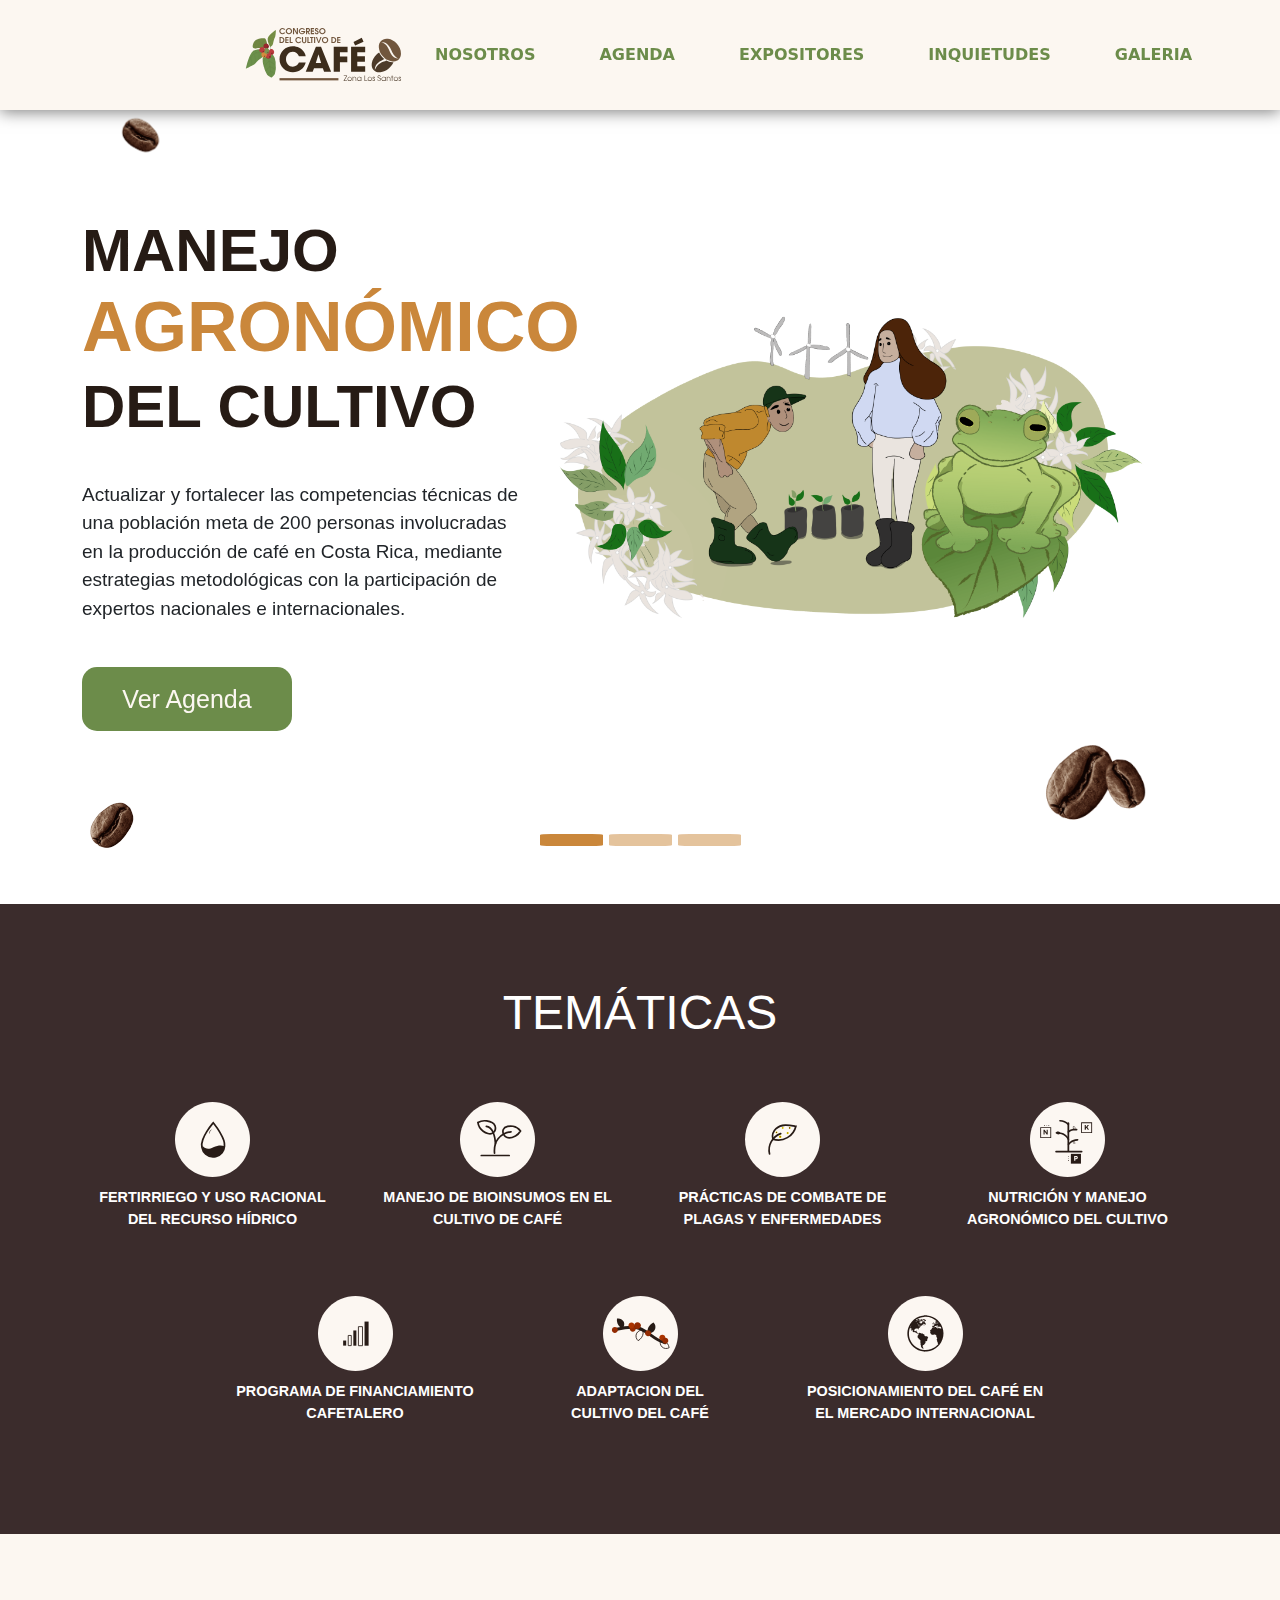
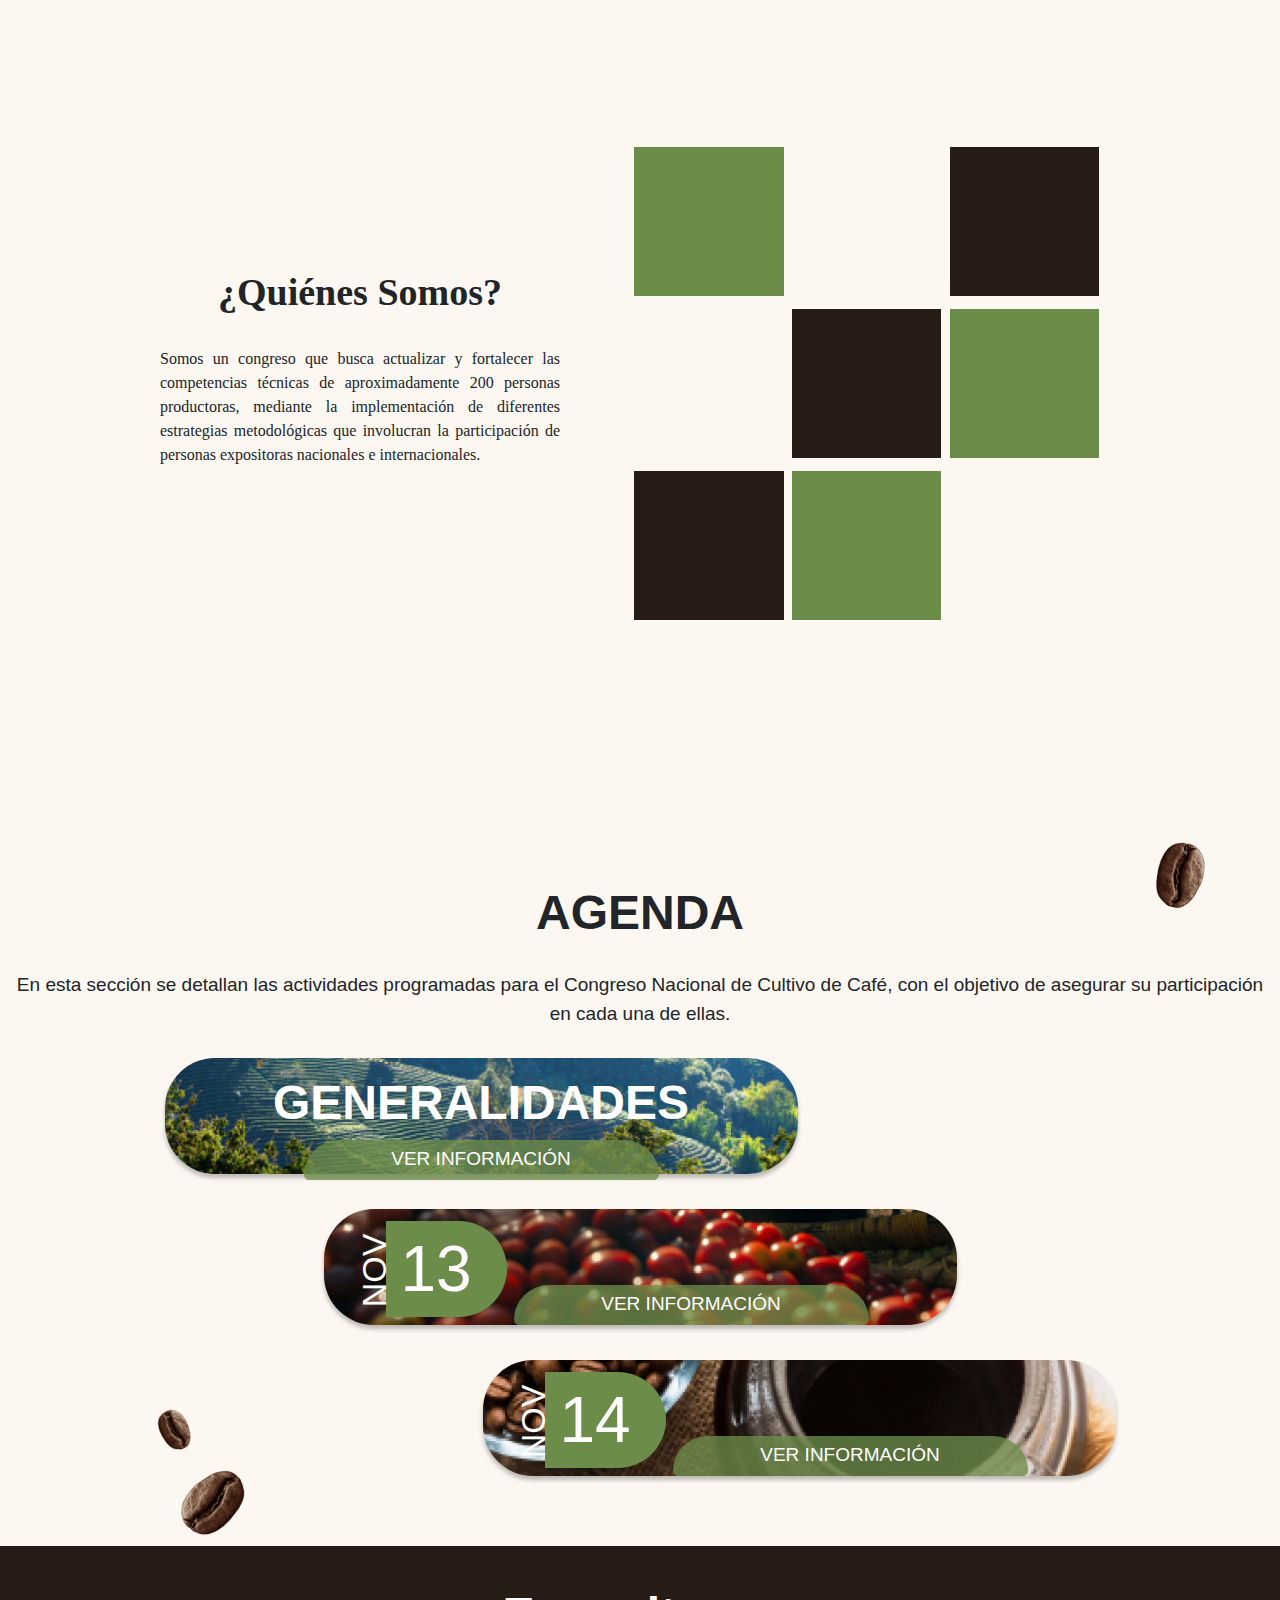
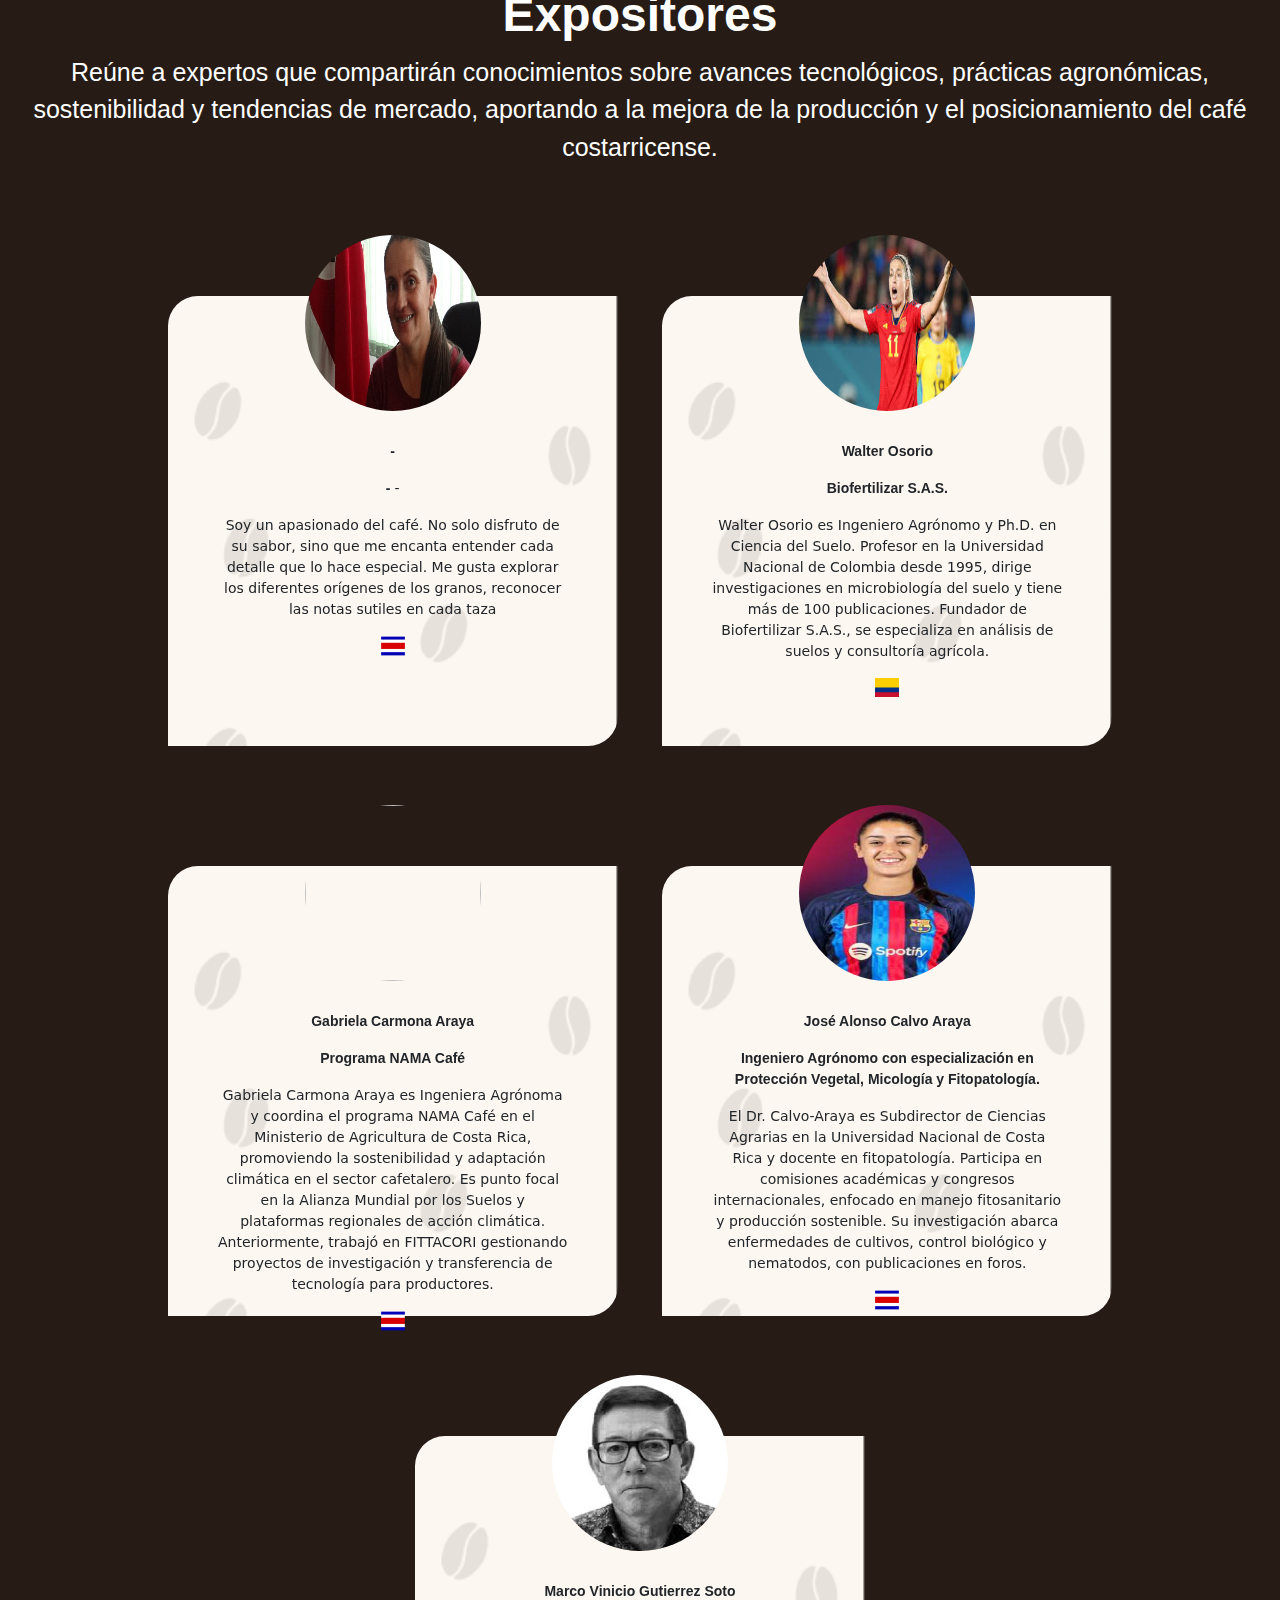
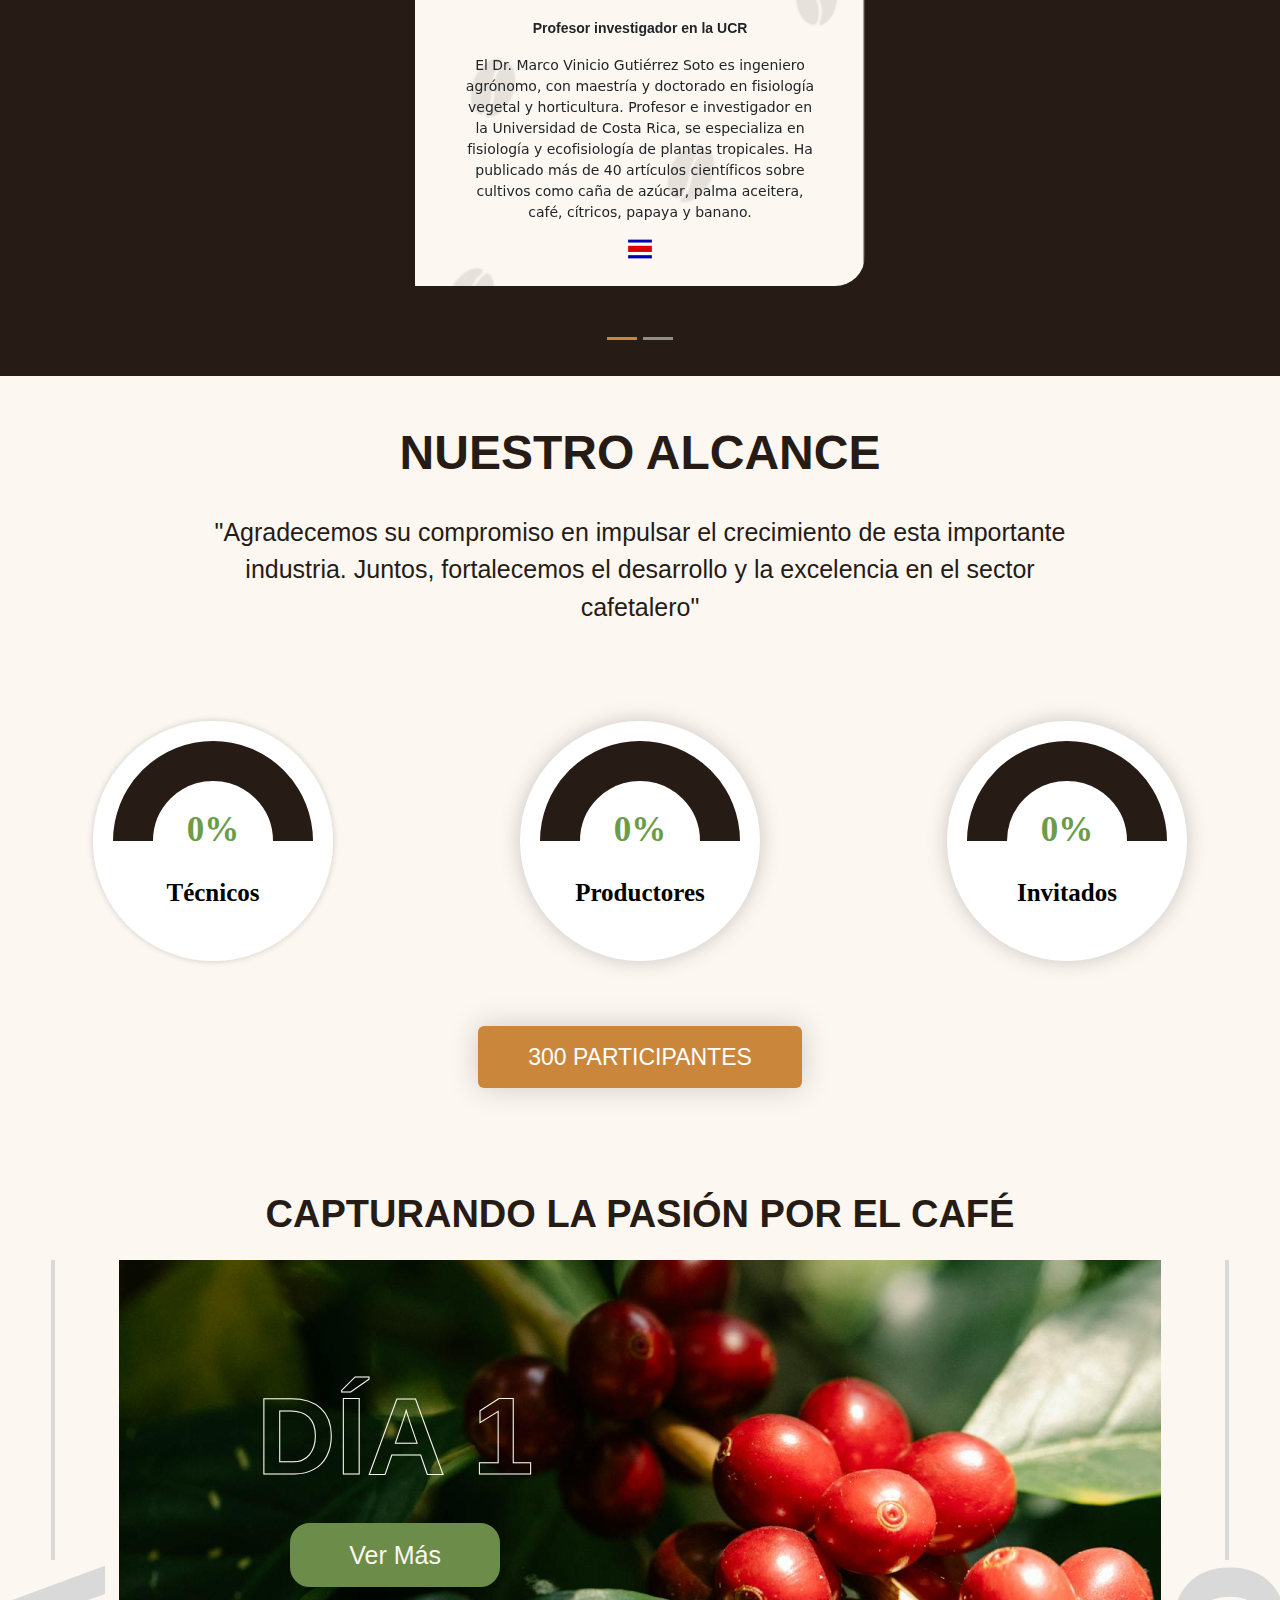
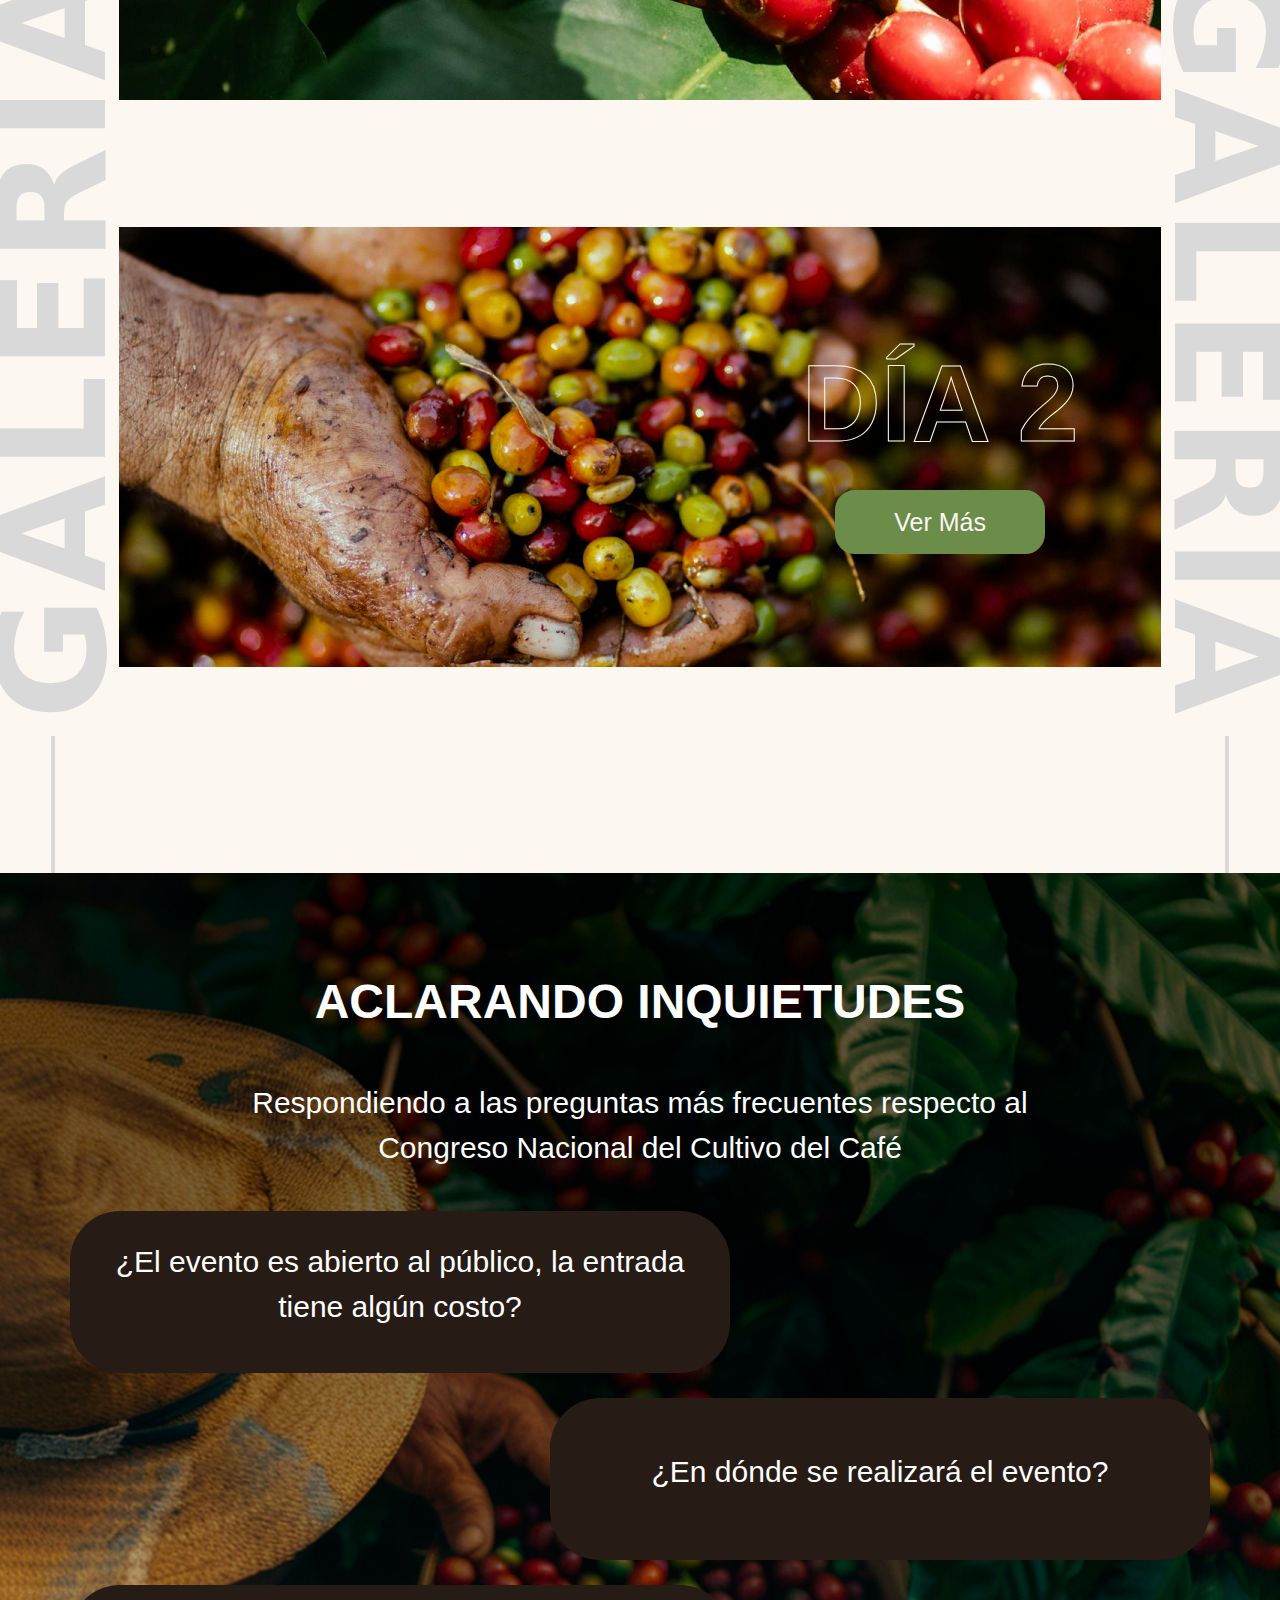
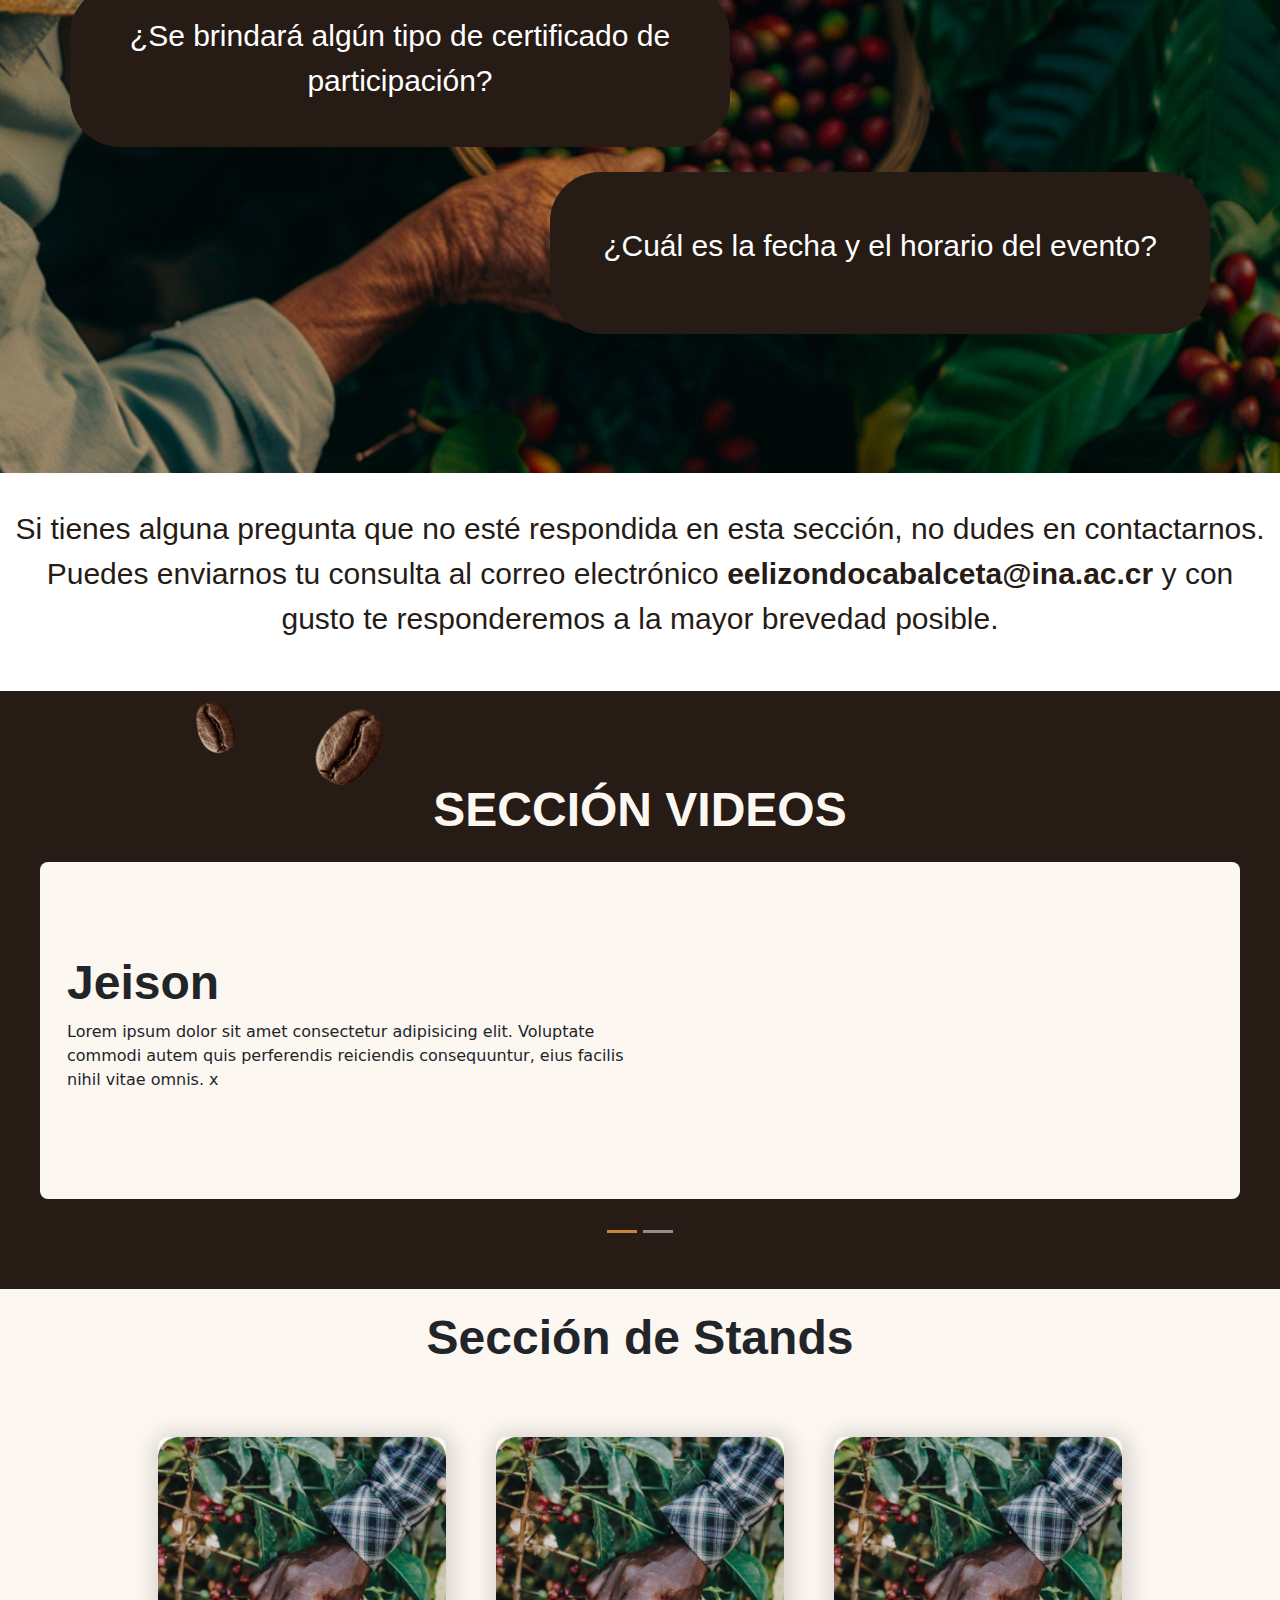
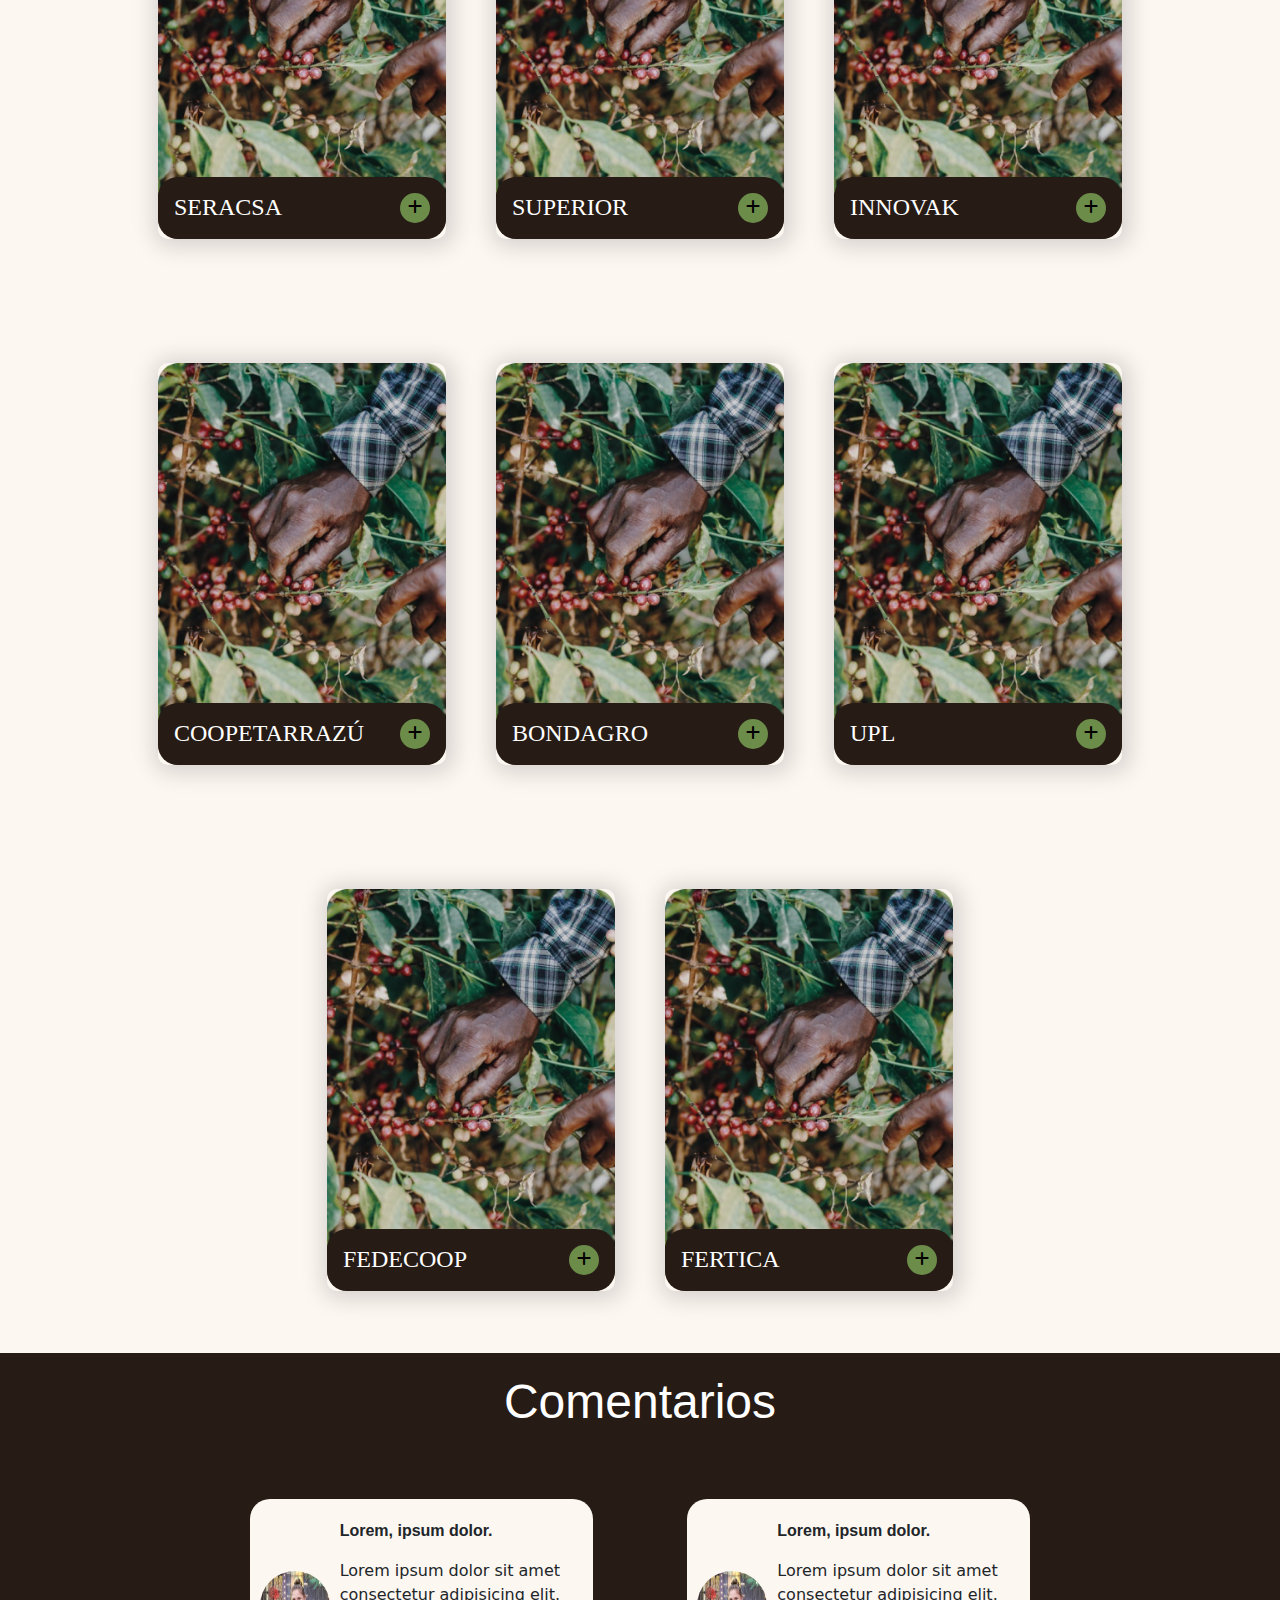
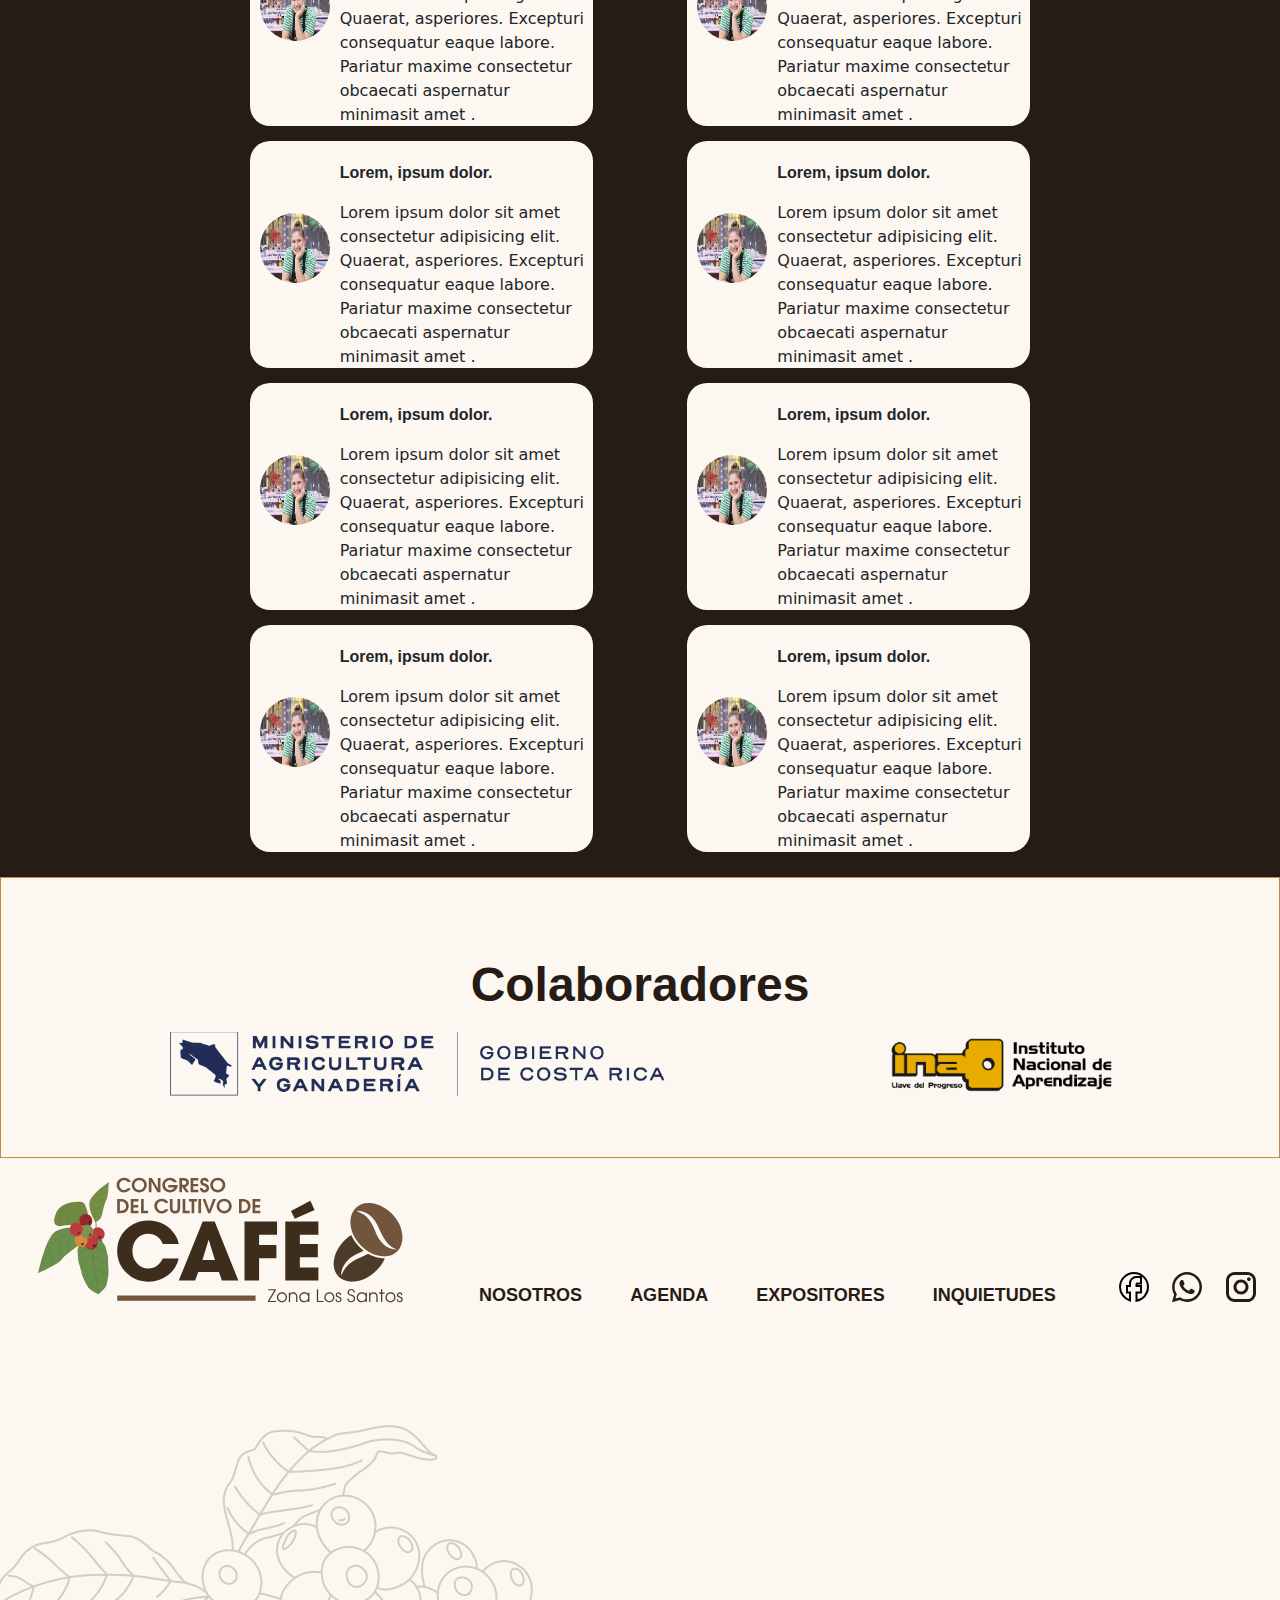
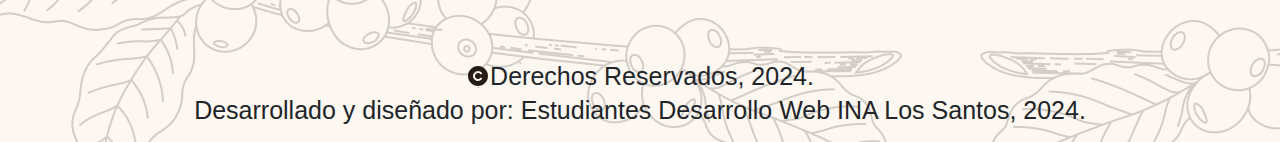
==== commit a3c42b0b: "Update index.html" ====
--- a/index.html
+++ b/index.html
@@ -335,7 +335,7 @@
             <img src="img/grano__cafe.png" class="granos__cafes cafesitos3" alt="granos__cafe">
         </section>
         <!-- CIERRE SECCION AGENDA -->
-        <!-- INICIO SECCION EXPOSITORES -->
+              <!-- INICIO SECCION EXPOSITORES -->
         <section class="EXPOSITORES" id="expositores">
             <div class="container-xxl contendor-expositores-titu">
                 <div class="informacion-expositores">
@@ -1099,16 +1099,27 @@
                 <!-- PRIMERA METRICA -->
                 <div class="col">
                     <div class="svg-container d-flex justify-content-center">
-                        <svg width="350" height="350">
-                            <circle class="cfondo" r="120" cx="50%" cy="50%" pathlegth="100"
-                                style="filter:drop-shadow(0px 0px 10px rgba(0,0,0,0.2));"></circle>
-                            <circle class="cback" r="80" cx="50%" cy="50%" pathlength="100"></circle>
-                            <circle class="cfront" r="80" cx="50%" cy="50%" pathlength="100"></circle>
-                            <text id="porcentaje" x="50%" y="50%" text-anchor="middle" font-size="35px" fill="#6C9C4A"
-                                font-family="Supreme" font-weight="700">0%</text>
-                            <text x="50%" y="67%" text-anchor="middle" font-size="25px" font-weight="600"
-                                font-family="Supreme">Técnicos</text>
-                        </svg>
+<svg width="350" height="350">
+    <defs>
+        <filter id="shadow" x="-20%" y="-20%" width="150%" height="150%">
+            <feGaussianBlur in="SourceAlpha" stdDeviation="3" />
+            <feOffset dx="0" dy="0" result="offsetblur" />
+            <feFlood flood-color="rgba(0,0,0,0.2)" />
+            <feComposite in2="offsetblur" operator="in" />
+            <feMerge>
+                <feMergeNode />
+                <feMergeNode in="SourceGraphic" />
+            </feMerge>
+        </filter>
+    </defs>
+    <circle class="cfondo" r="120" cx="50%" cy="50%" pathlength="100" filter="url(#shadow)"></circle>
+    <circle class="cback" r="80" cx="50%" cy="50%" pathlength="100"></circle>
+    <circle class="cfront" r="80" cx="50%" cy="50%" pathlength="100"></circle>
+    <text id="porcentaje" x="50%" y="50%" text-anchor="middle" font-size="35px" fill="#6C9C4A"
+        font-family="Supreme" font-weight="700">0%</text>
+    <text x="50%" y="67%" text-anchor="middle" font-size="25px" font-weight="600" font-family="Supreme">Técnicos</text>
+</svg>
+
                     </div>
                 </div>
                 <!-- SEGUNDA METRICA -->
@@ -1252,7 +1263,7 @@
                             ¿Cuál es la fecha y el horario del evento?
                         </p>
                         <p class="text-2">
-                            El evento se llevará a cabo los días 12, 13 y 14 de Noviembre del 2024 y el horario será:
+                            El evento se llevará a cabo los días 13 y 14 de Noviembre del 2024 y el horario será:
                             Apertura 7:30 a.m y cierre: 5:00 p.m.
                         </p>
                         <a href="" class="ver">Ver Más</a>
--- a/CSS/style.css
+++ b/CSS/style.css
@@ -724,87 +724,108 @@
     height: 176px;
     border-radius: 50%;
 }
+.imagen-9{
+    margin-top: 30px;
+}
 /* texto */
 .nombre-expositor {
     font-family: var(--Fuente-Parrafos);
     font-size: 14px;
     font-weight: var(--Font-Bold);
 }
+
 .profesion-expositor {
     font-family: var(--Fuente-Parrafos);
     font-size: 14px;
     font-weight: var(--Font-Bold);
 }
+
 .text-expositores p {
     font-size: 14px;
     text-align: center;
 }
+
 .text-expositores {
     width: 350px;
     height: 216px;
     margin: -120px auto 0px;
-}
+
+}
+
 .bandera-expositores {
     display: flex;
     justify-content: center;
 }
+
 .carrusel-expo {
     height: auto;
 }
+
 .contendor-expositores-titu {
     max-width: 1440px;
 }
-/* CARACTERISTICAS DE LA SECCION DE MOBIL SOBRE LOS EXPOSITORES */
+
+* CARACTERISTICAS DE LA SECCION DE MOBIL SOBRE LOS EXPOSITORES */
 /* ESTA ES LA ESTETICA */
 .info-expo-movil {
     display: flex;
 }
+
 .ver-mas {
     width: 65%;
     margin-left: 115px;
     display: flex;
     justify-content: left;
 }
+
 .ver-mas p {
     font-family: var(--Fuente-Parrafos);
     font-size: 14px;
     margin-left: 10px;
     color: #373737;
 }
+
 a {
     text-decoration: none;
 }
+
 .CARDSS {
-    padding: 15px 0;
-}
+    padding: 15PX 0;
+}
+
 .info-expo-movil p {
     margin: 0;
 }
+
 .texto-expositores-movil {
     width: 384px;
     margin: 20px 5px 0px;
 }
+
 .nombre-expositor-movil {
     font-family: var(--Fuente-Parrafos);
     font-size: 16px;
     font-weight: var(--Font-Bold);
 }
+
 .profesion-expositor-movil {
     font-family: var(--Fuente-Parrafos);
     font-size: 16px;
     font-weight: var(--Font-Bold);
 }
+
 #Expositores-movil {
     display: flex;
     justify-content: center;
     flex-wrap: wrap;
 }
+
 .light-box {
     position: fixed;
     top: 0;
     left: 0;
     background-color: rgba(0, 0, 0, 0.581);
-    transition: transform 0.3s ease-in-out;
+    transition: transform .3s ease-in-out;
     width: 100%;
     height: 100vh;
     z-index: 1000;
@@ -812,11 +833,13 @@
     justify-content: center;
     align-items: center;
     transform: scale(0);
-    transition: trasform 0.3s ease-in-out;
-}
+    transition: trasform .3s ease-in-out;
+}
+
 .light-box:target {
     transform: scale(1);
 }
+
 .cierre {
     display: flex;
     justify-content: center;
@@ -832,26 +855,32 @@
     line-height: 40px;
     border-radius: 50%;
 }
+
 .imagen-expositores-movil {
     width: 100px;
     height: 100px;
     border-radius: 50%;
     margin: 30px 10px 0px 5px;
 }
+
 .texto-expositor-movil p {
     font-size: 16px;
-}
+
+}
+
 .card-expositores-movil {
-    background-color: #ca873b;
+    background: url(../img/Fondo-expositores.png);
     background-repeat: repeat-x;
     background-size: cover;
     background-position: center;
     width: 523px;
-    height: 158px;
+    height: 230px;
     position: relative;
     border-top-left-radius: 30px;
     border-bottom-right-radius: 30px;
 }
+
+
 .card-comentario-grande {
     width: 750px;
     display: flex;
@@ -859,9 +888,11 @@
     background-color: rgb(88, 90, 90);
     border-radius: 30px;
 }
+
 .texto-comentario-grande {
     margin: 10% 10px 0;
 }
+
 .EXPOSITORES-movil {
     display: none;
 }
@@ -1133,8 +1164,7 @@
     line-height: normal;
     text-transform: uppercase;
     width: 80%;
-    /* margin: 0 auto;
-    padding: 0; */
+    padding-top: 100px
 }
 .botones {
     margin: 0 auto;
@@ -1297,7 +1327,6 @@
     color: var(--Tipografia-Clara);
     text-align: center;
     padding: 20px 0px;
-    font-weight: bold;
 }
 .comentarios {
     background-color: var(--Color-Fondo-Oscuro);
@@ -1309,9 +1338,10 @@
     display: flex;
     border-radius: 20px;
     margin: 15px 5px 0px;
+    padding-bottom: 10px;
 }
 .img-comentarios {
-    width: 70px;
+    width: 70PX;
     height: 70px;
     border-radius: 50%;
     margin-right: 10px;
@@ -1329,7 +1359,7 @@
     font-family: var(--Fuente-Parrafos);
     font-weight: var(--Font-Bold);
 }
-.comentario9 {
+.comentario9{
     display: none;
 }
 /* /\/\/\/\/\/\/\/\/\/\/\/\/\/\/\/\/\/\/\/\/\/\/\/\/\/\/\/\/\/\/\/\/\/\/\/\
@@ -2340,6 +2370,11 @@
     .EXPOSITORES {
         display: none;
     }
+    .info-expo-movil{
+        justify-content: space-between;
+        display: flex;
+        flex-direction: row;
+    }
     .EXPOSITORES-movil {
         display: block;
         background-color: var(--Color-Fondo-Oscuro);
@@ -2356,8 +2391,9 @@
         width: 60%;
         display: flex;
         justify-content: center;
-    }
-    .card-expositores-movil {
+        
+    }
+      .card- {
         background: url(../img/Fondo-expositores.png);
         background-repeat: repeat-x;
         background-size: cover;
@@ -2368,14 +2404,15 @@
         border-top-left-radius: 30px;
         border-bottom-right-radius: 30px;
     }
-    .card-expositores {
-        height: 520px;
+    .card-expositores{
+        height: 470PX;
     }
     .img-expositores {
         top: -250px;
     }
-    .text-expositores {
-        margin-top: -220px;
+    .text-expositores{
+        margin-top: -220PX;
+        width: 90%;
     }
     .linea-1,
     .linea-2,
@@ -2489,7 +2526,7 @@
     }
     .card-expositores {
         width: 400px;
-        height: 520px;
+        height: 470px;
         margin: 65px 0px 0;
     }
     .img-expositores {
@@ -2523,6 +2560,12 @@
         display: flex;
         justify-content: start;
         margin: 10px 0px;
+    }
+    .foto-expositores {
+        width: 170px;
+        height: 170px;
+        border-radius: 50%;
+        margin-top: -80px;
     }
 }
 @media (max-width: 781px) {
@@ -2900,6 +2943,18 @@
         font-size: 18px !important;
     }
 }
+@media (max-width: 721.30px){
+    .container-comentarios{
+        display: flex;
+        justify-content: center;
+        align-items: center;
+    }
+    .card-expositores {
+        width: 400px;
+        height: 450px;
+        margin: 65px 0px 0;
+    }
+}
 @media (max-width: 660px) {
     .titulo_banner_1 {
         margin: 0 auto;
@@ -2991,7 +3046,7 @@
     }
     .card-expositores {
         width: 355px;
-        height: 500px;
+        height: 470px;
     }
     .img-expositores {
         top: -180px;
@@ -3009,6 +3064,11 @@
     }
     .text-expositores {
         margin-top: -170px;
+    }
+    .container-comentarios{
+        text-align: center;
+        display: flex;
+        justify-content: center;
     }
     .coffee-bean-1 {
         top: 30px;
@@ -3100,25 +3160,7 @@
         font-weight: var(--Font-Medium);
     }
 }
-@media (max-width: 394px) {
-    .Redes-Sociales {
-        width: 1000px !important;
-        margin: 5rem 10rem 0rem 0rem;
-    }
-    .copyright {
-        margin-top: 13rem;
-    }
-    .text-expositores {
-        width: 90%;
-    }
-}
-@media (max-width: 390px) {
-    .h2-agenda {
-        font-size: 30px;
-    }
-    .icon-h4 {
-        font-size: 30px;
-    }
+@media (max-width: 395px) {
     .info-expo-movil {
         flex-direction: column;
         justify-content: center;
@@ -3160,6 +3202,91 @@
         margin: 10px;
         font-size: 13px;
     }
+    .bandera-expositoress{
+        display: flex;
+        justify-content: center;
+        margin: 10px 0px;
+    }
+    .light-box {
+        background-color: rgba(0, 0, 0, 0.807);
+    }
+    .cierre {
+        right: 10px;
+        top: 8px;
+    }
+    .text-expositores {
+        margin-top: -140px;
+    }
+    .titulo-comentario{
+        font-size: 35px;
+    }
+    .container-comentarios{
+        padding-top: 0px;
+    }
+    .texto-comentario p{
+        margin: 0;
+    }
+}
+@media (max-width: 394px) {
+    .Redes-Sociales {
+        width: 1000px !important;
+        margin: 5rem 10rem 0rem 0rem;
+    }
+    .copyright {
+        margin-top: 13rem;
+    }
+    .text-expositores {
+        width: 90%;
+    }
+}
+@media (max-width: 390px) {
+    .h2-agenda {
+        font-size: 30px;
+    }
+    .icon-h4 {
+        font-size: 30px;
+    }
+    .info-expo-movil {
+        flex-direction: column;
+        justify-content: center;
+        place-items: center;
+    }
+    .CARDSS {
+        padding: 30px 0;
+    }
+    .CARDSS p {
+        width: 70%;
+        margin: auto;
+        text-align: center;
+    }
+    .imagen-expositores-movil {
+        margin: -50px;
+    }
+    .texto-expositores-movil {
+        margin-top: 50px;
+    }
+    .ver-mas {
+        margin: auto;
+        padding: 10px 0;
+    }
+    .card-expositores {
+        width: 280px;
+        height: 500px;
+        margin: 0;
+    }
+    .img-expositores {
+        top: -140px;
+    }
+    .foto-expositores {
+        width: 150px;
+        height: 150px;
+        border-radius: 50%;
+        margin-top: -80px;
+    }
+    .text-expositores p {
+        margin: 10px;
+        font-size: 13px;
+    }
     .bandera-expositoress {
         display: flex;
         justify-content: center;
@@ -3253,4 +3380,60 @@
     .overlay h3 {
         font-size: 6rem;
     }
-}
+        .card-expositores {
+        width: 290px;
+        height: 400px;
+        margin: 55px 0px 0px;
+    }
+    .CARDSS p{
+        font-size: 14px;
+    }
+    .img-expositores {
+        top: -90px;
+    }
+    .profesion-expositor{
+        font-size: 14px;
+    }
+    .profesion-expositor-movil{
+        font-size: 14px;
+    }
+    .foto-expositores {
+        width: 120px;
+        height: 120px;
+        margin-top: -100px;
+    }
+
+    .cierre {
+        right: 10px;
+        top: 8px;
+    }
+    .text-expositores p{
+        margin: 5px 0px;
+        font-size: 13px;
+    }
+    .text-expositores {
+        margin-top: -90px;
+    }
+
+    .card-comentario {
+        background-color: var(--Color-Fondo-Claro);
+        width: 270px;
+        height: 250px;
+        display: flex;
+        border-radius: 20px;
+        margin: 15px 0px 0px;
+    }
+    .container-comentarios{
+        display: flex;
+        justify-content: center;
+        flex-direction: column;
+        align-items: center;
+    }
+    .info-expositores {
+        margin-bottom: 25px;
+    }
+    .titulo-comentario{
+        font-size: 30px;
+    }
+
+}
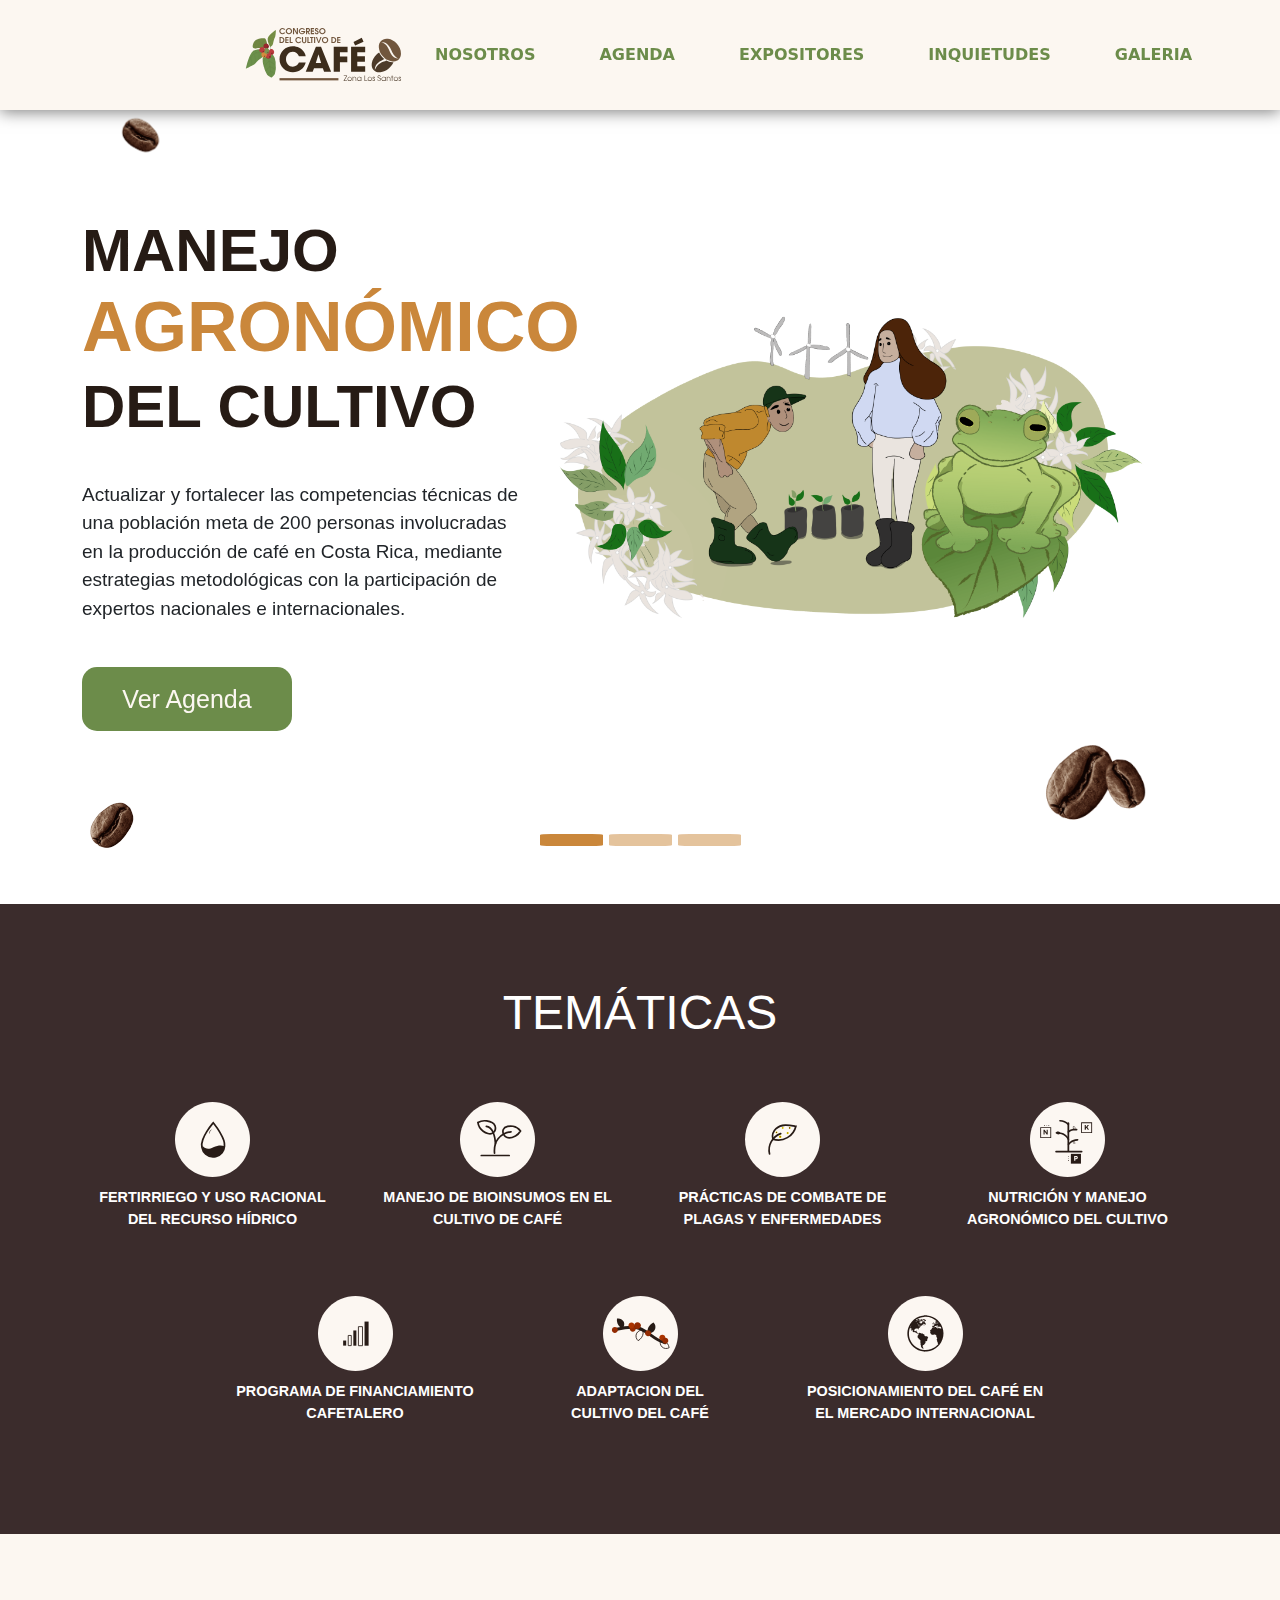
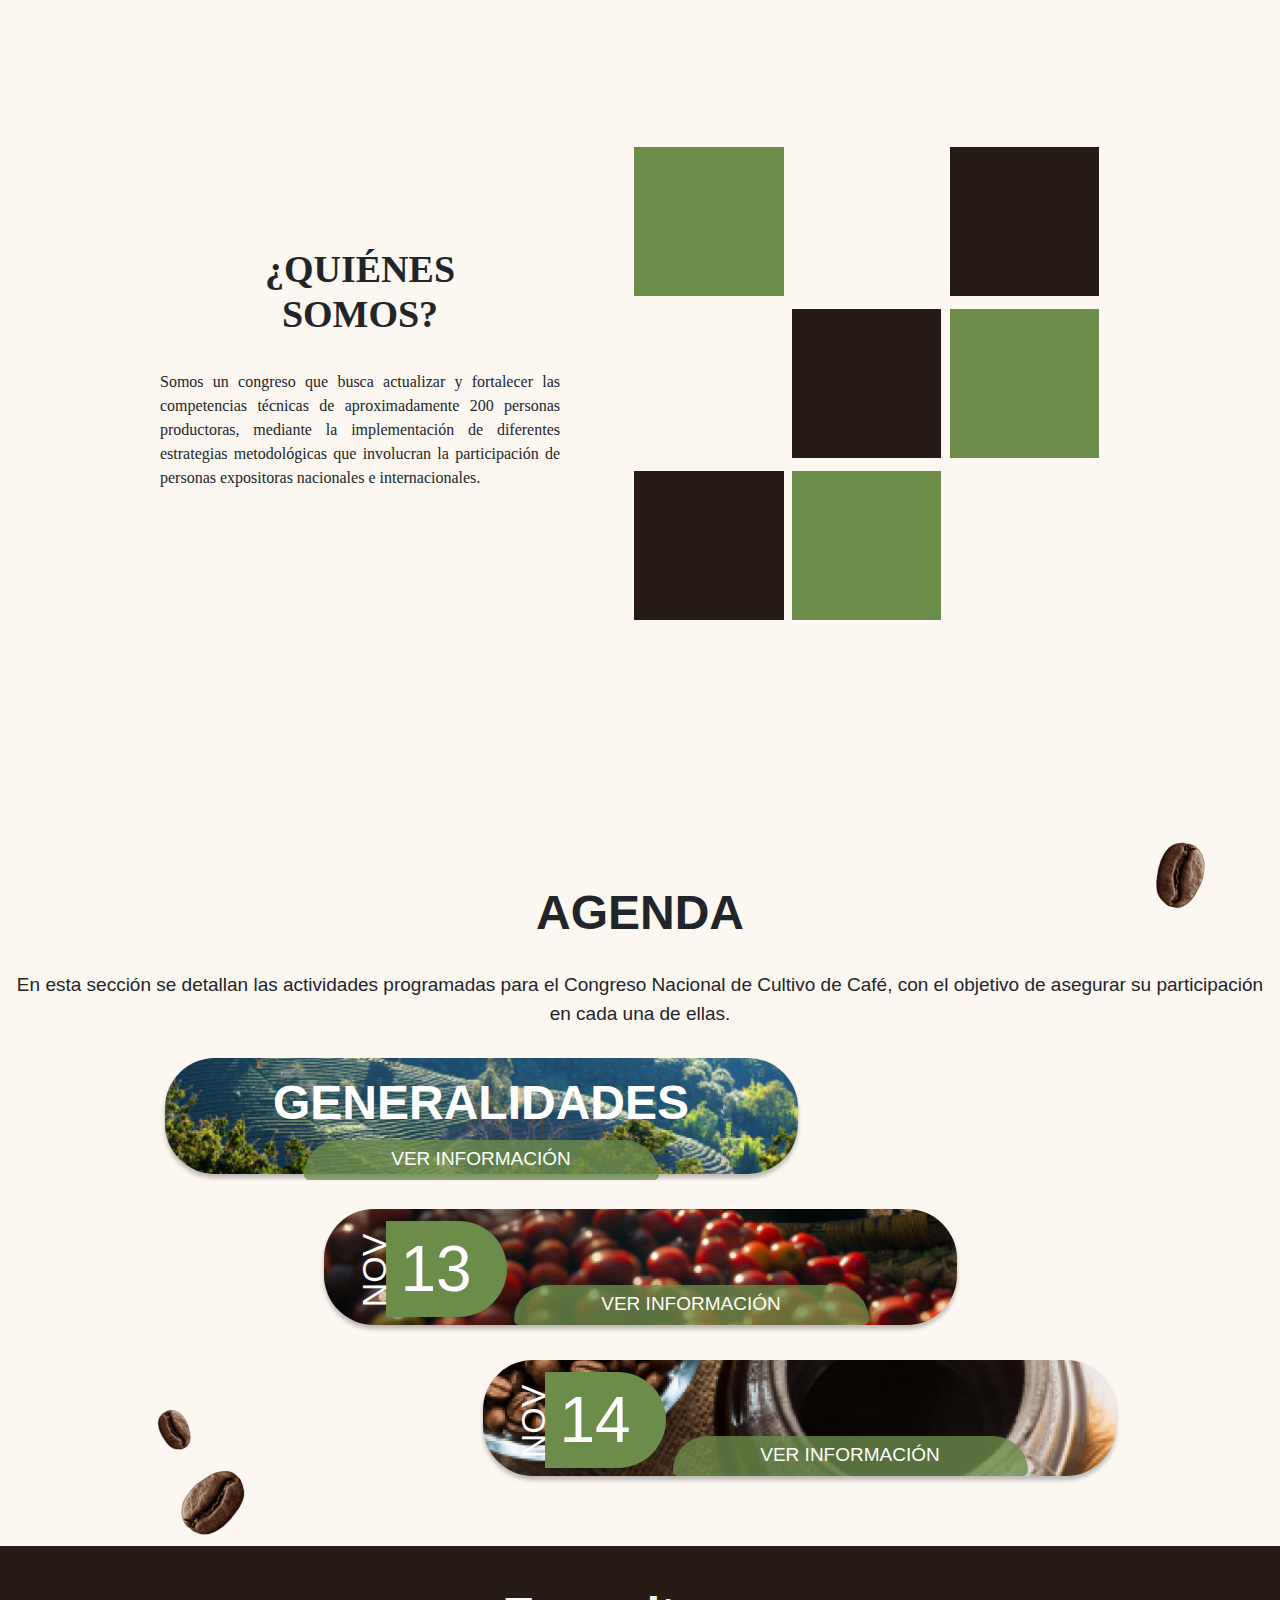
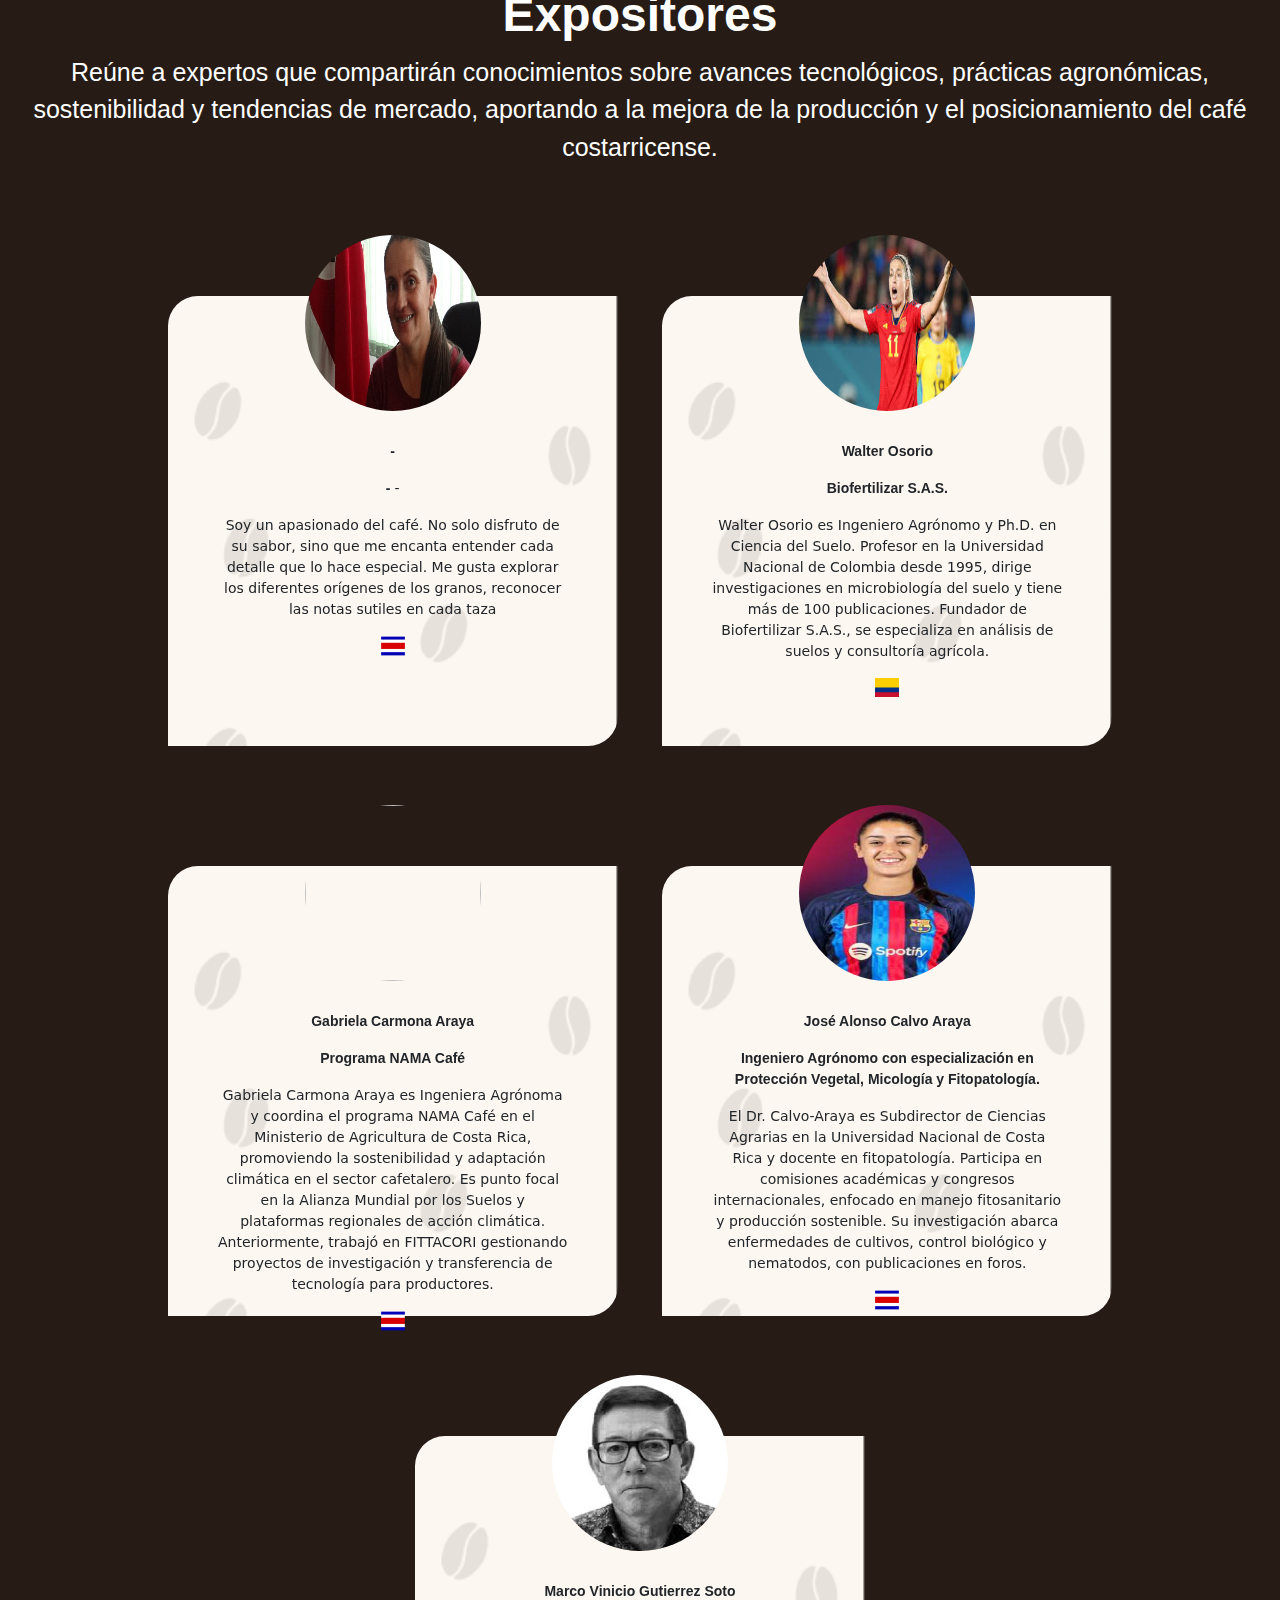
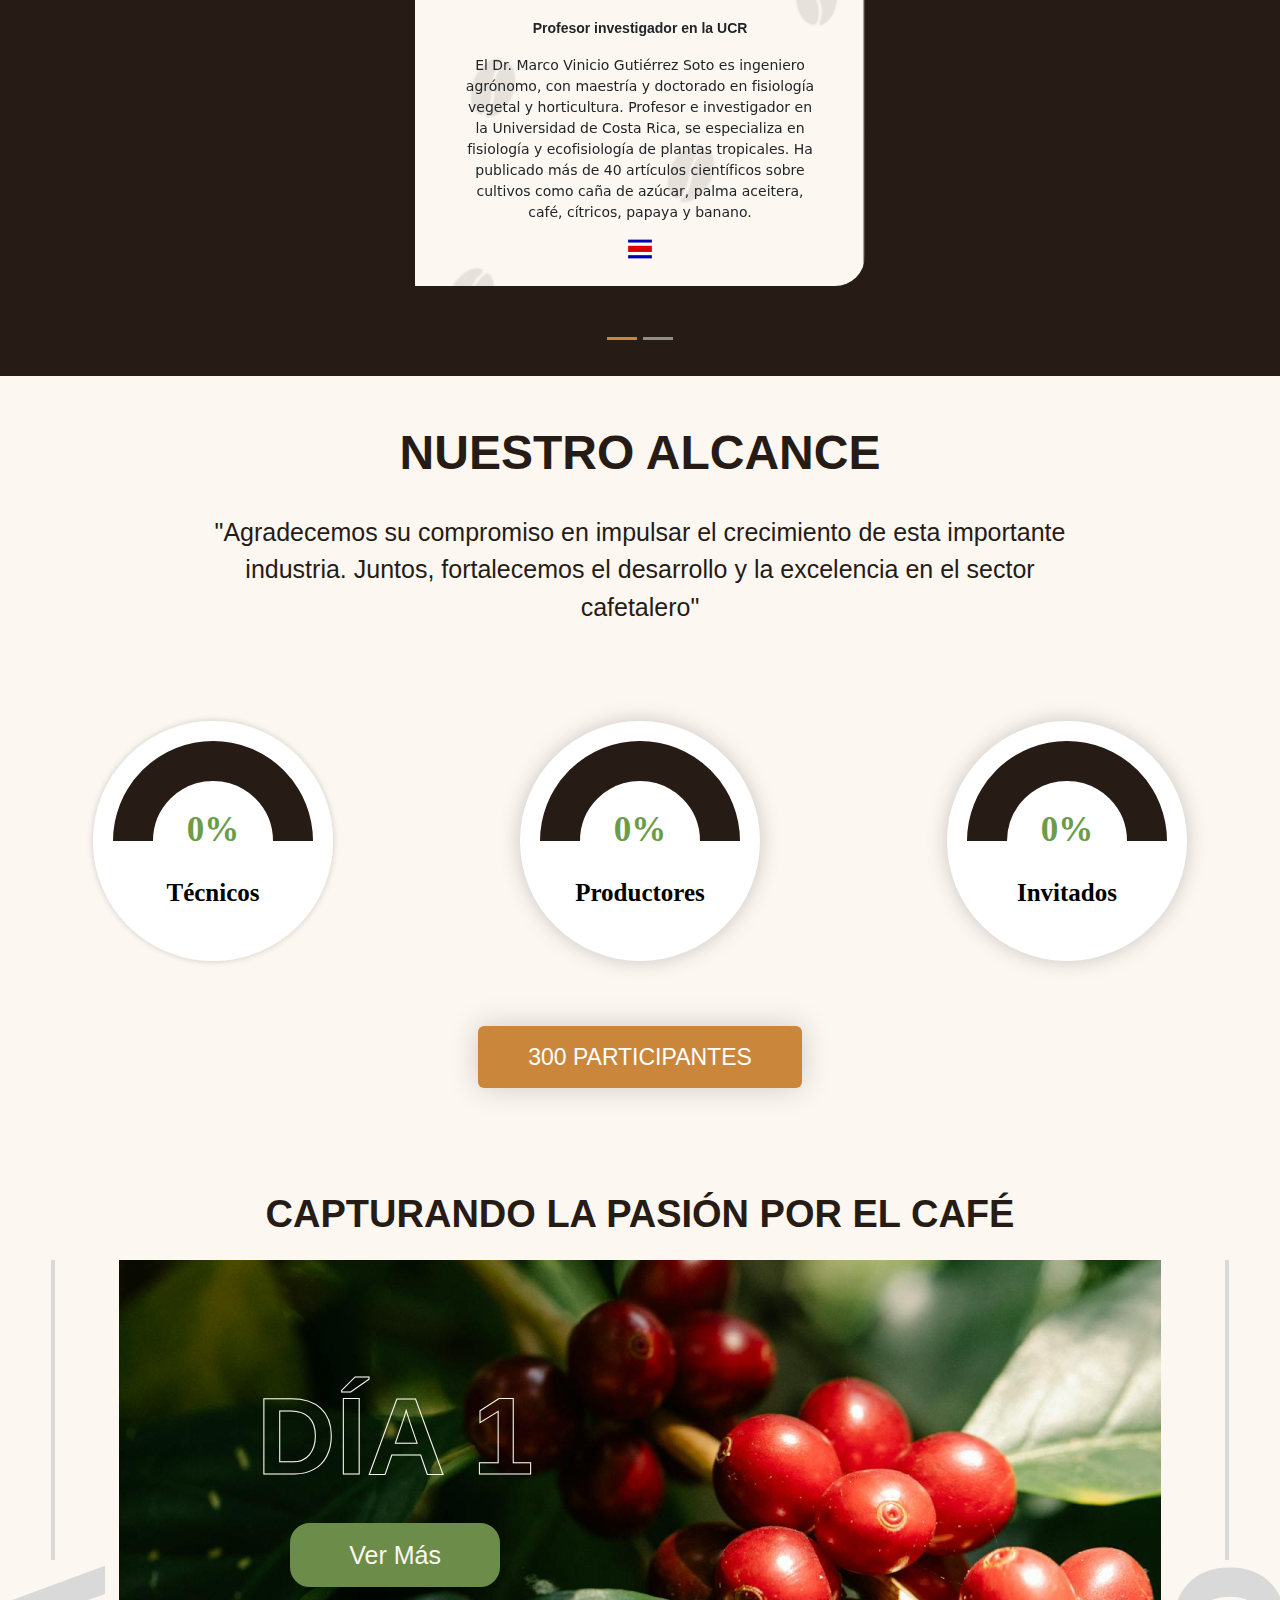
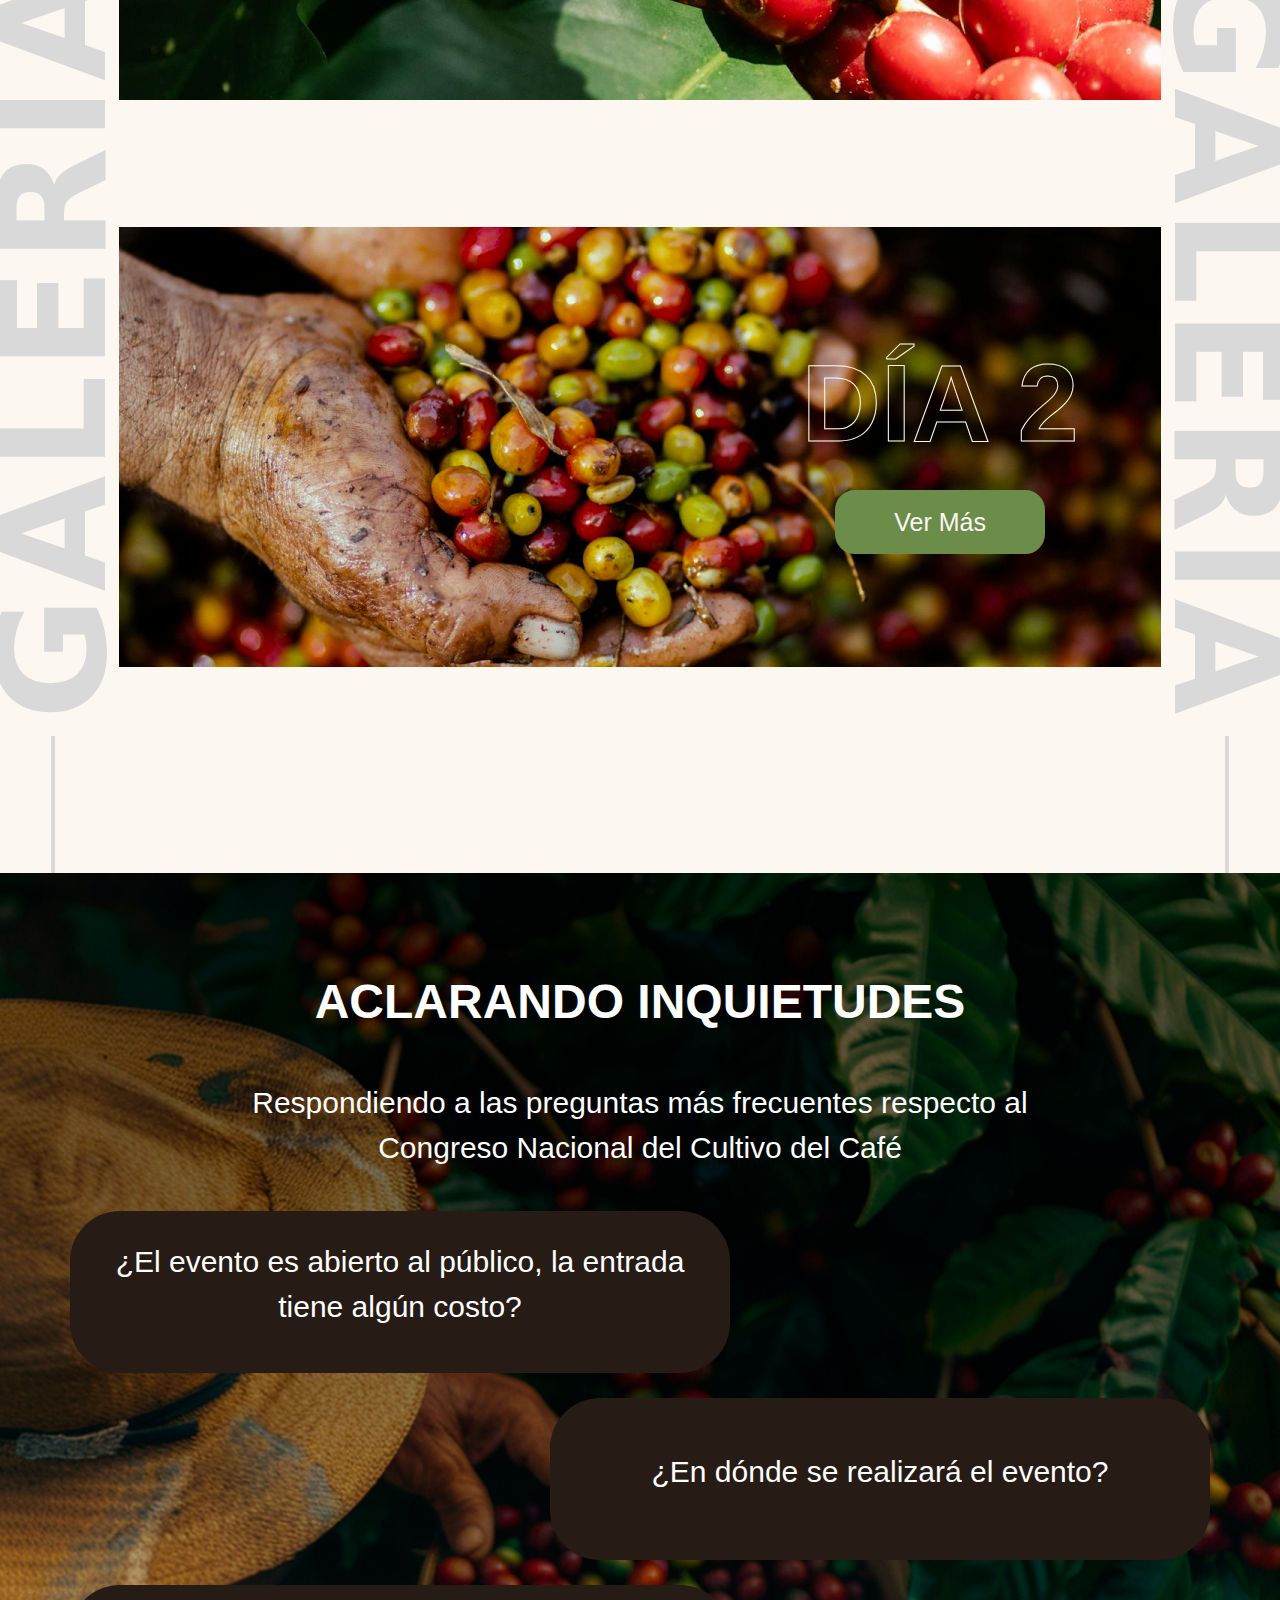
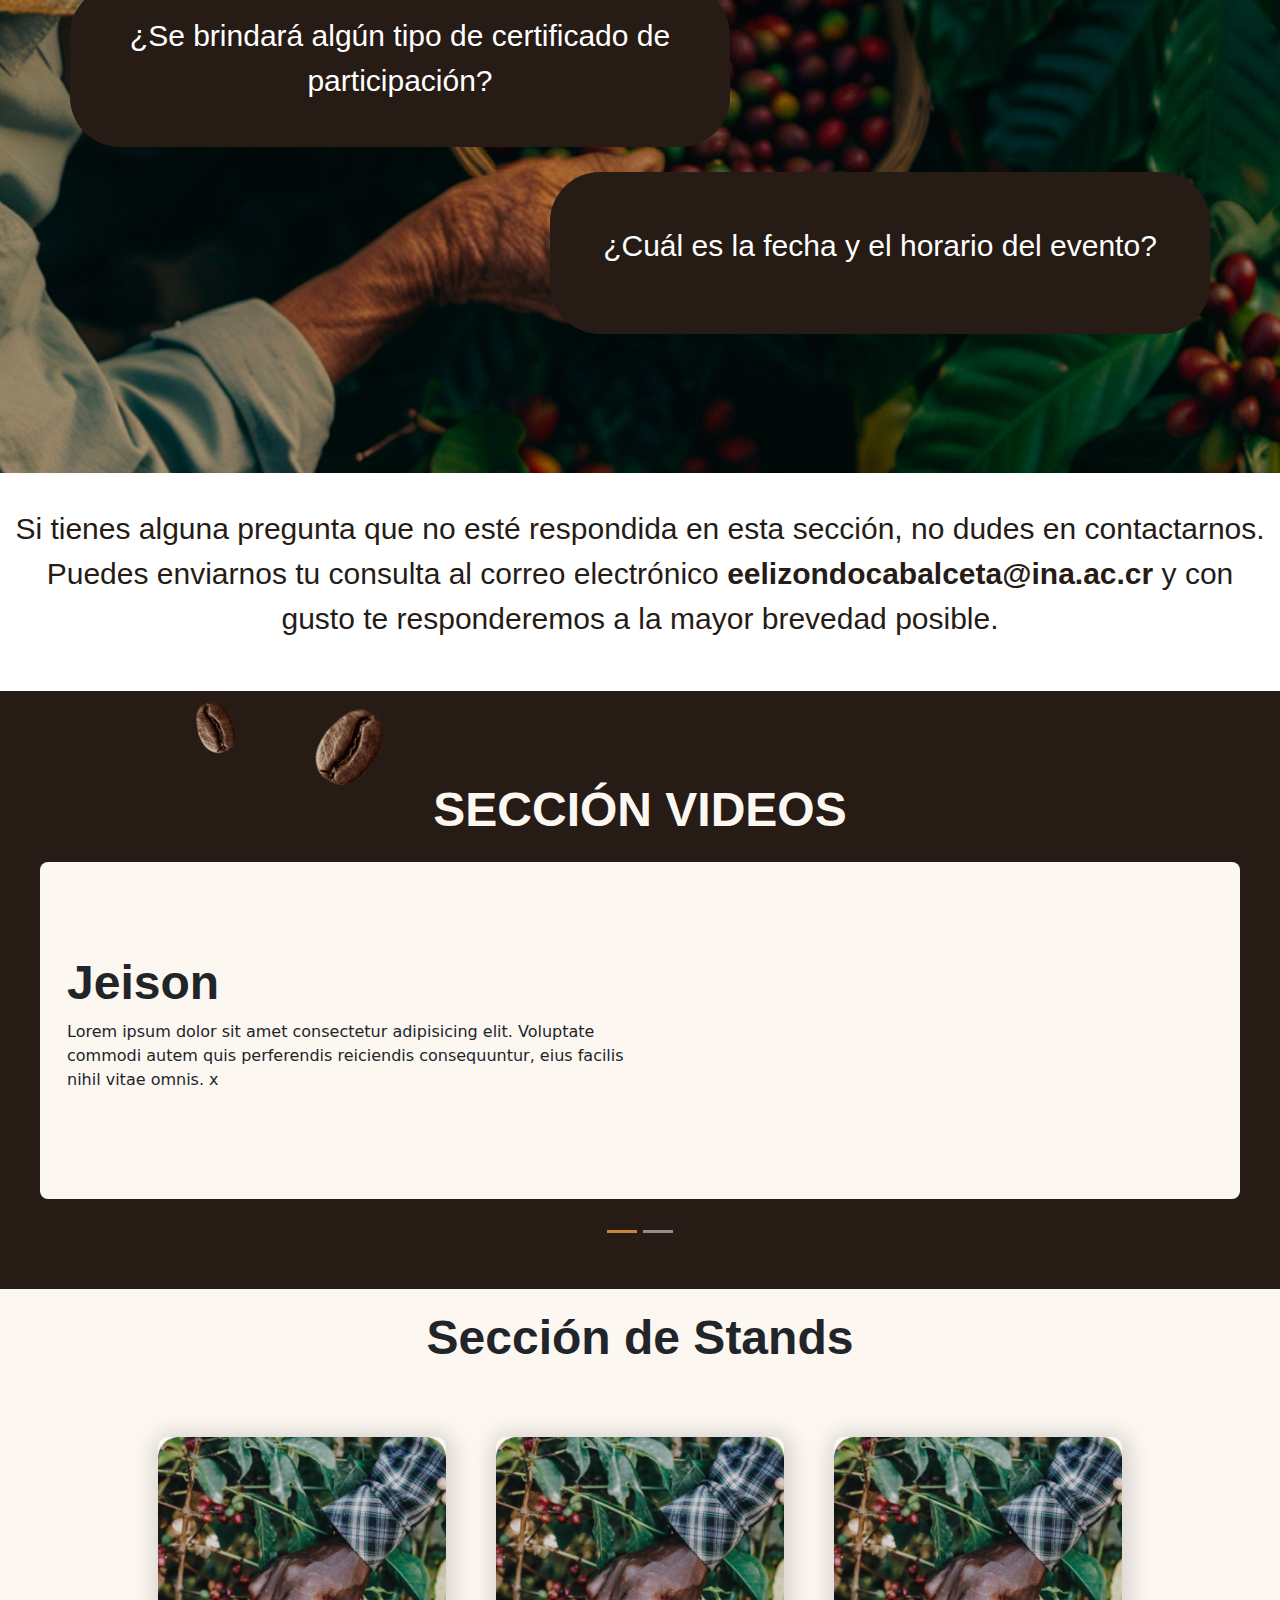
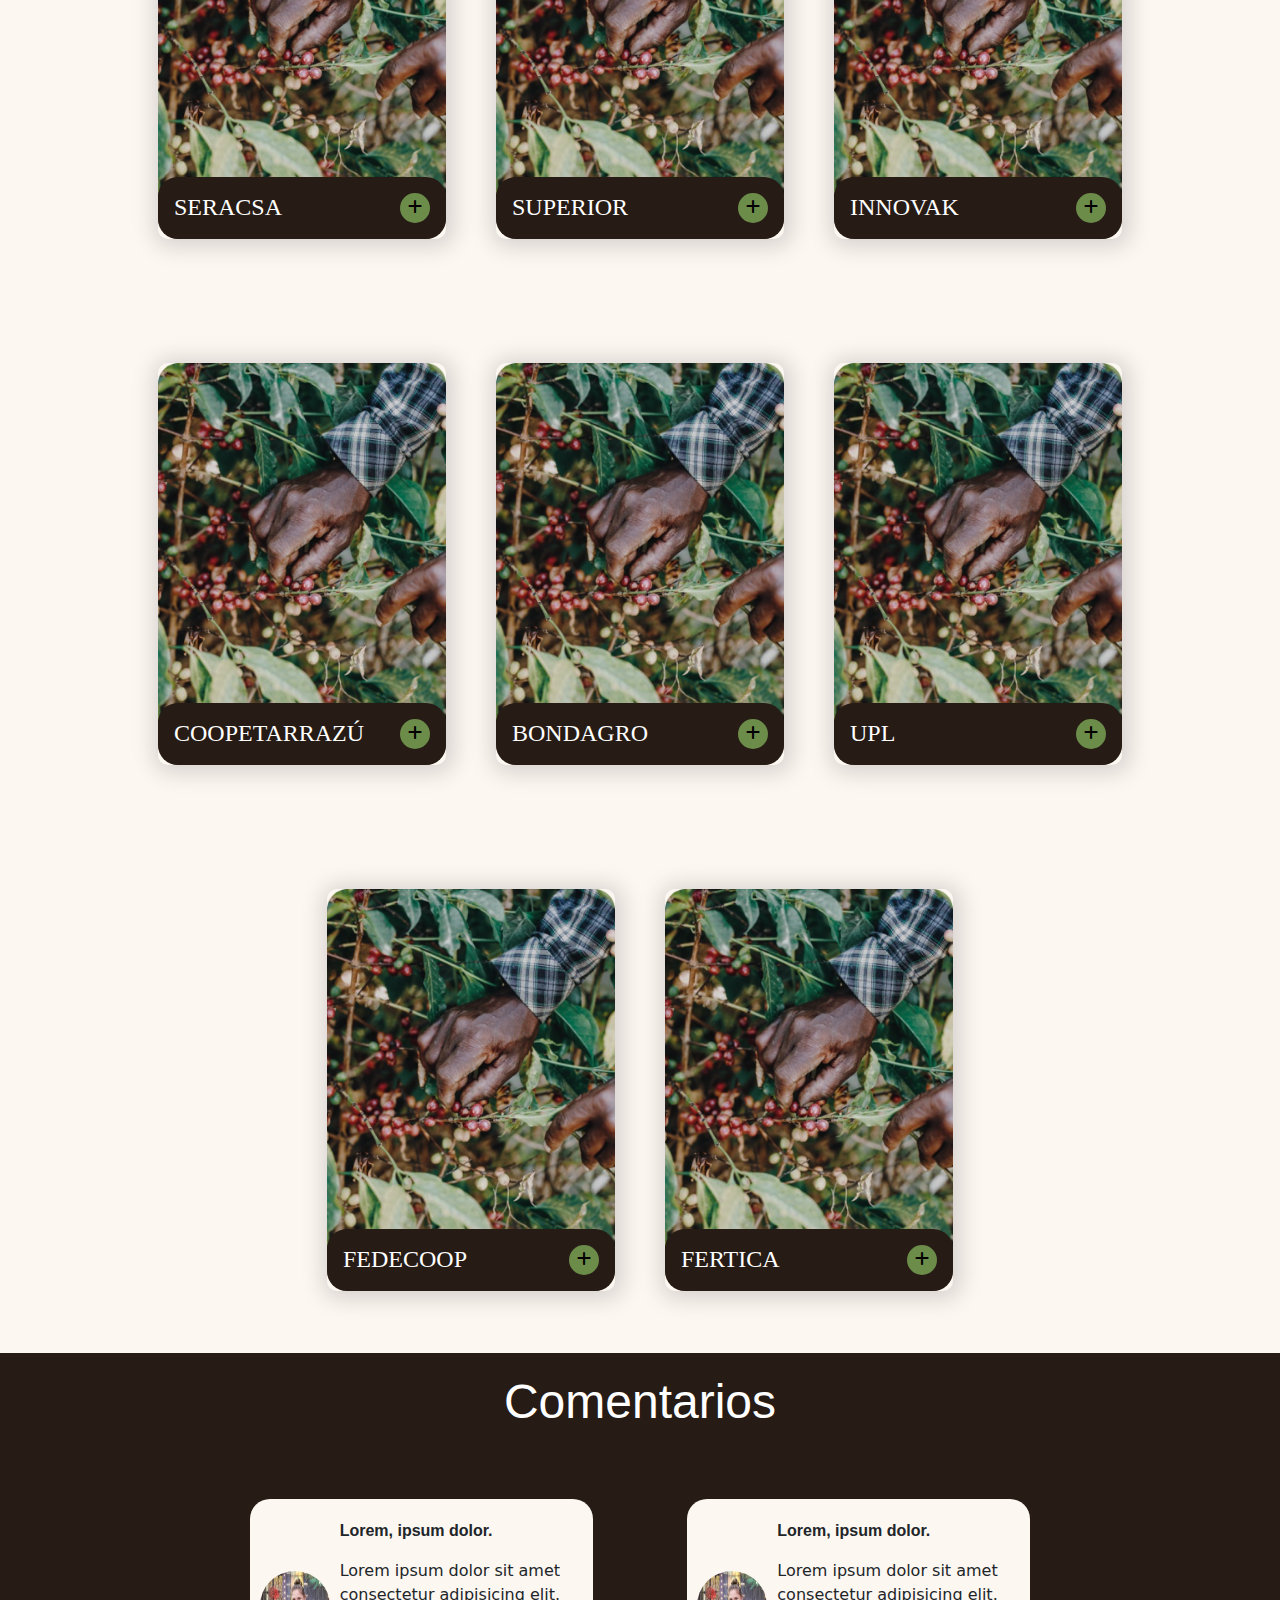
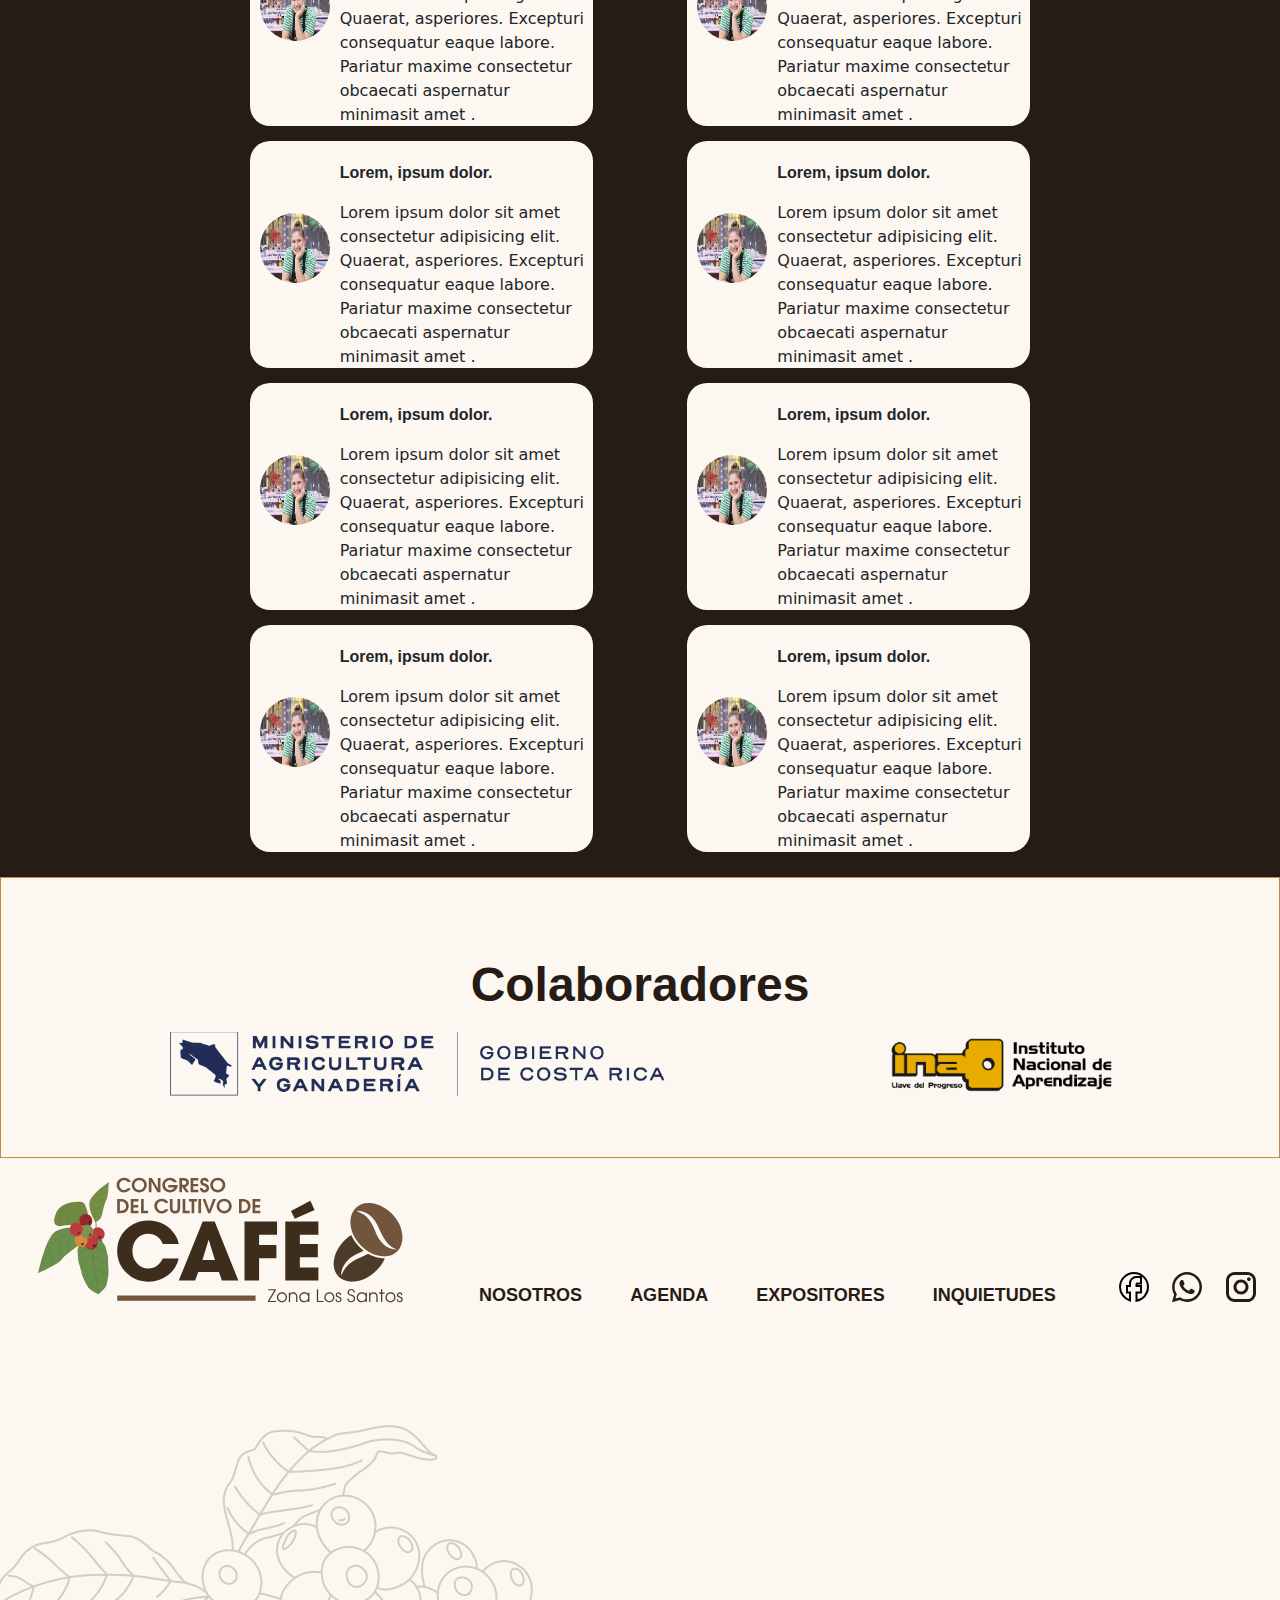
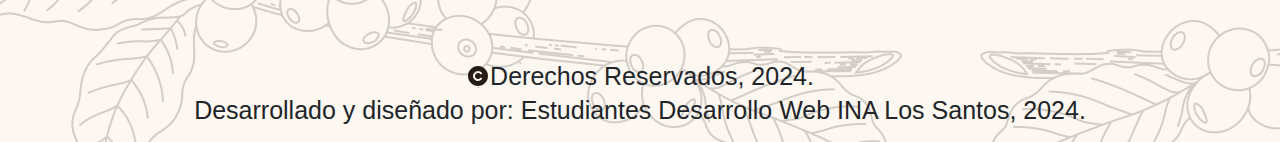
==== commit dd1fcbd4: "Update index.html" ====
--- a/index.html
+++ b/index.html
@@ -246,7 +246,7 @@
         <section id="nosotros">
             <div class="text__cont d-flex align-items-center">
                 <div>
-                    <h2 class="text-center p-4">¿Quiénes Somos?</h2>
+                    <h2 class="text-center p-4 text-uppercase">¿Quiénes Somos?</h2>
                     <p>Somos un congreso que busca actualizar y fortalecer las competencias técnicas de aproximadamente 200 personas productoras, mediante la implementación de diferentes estrategias metodológicas que involucran la participación de personas expositoras nacionales e internacionales.</p>
                 </div>
             </div>
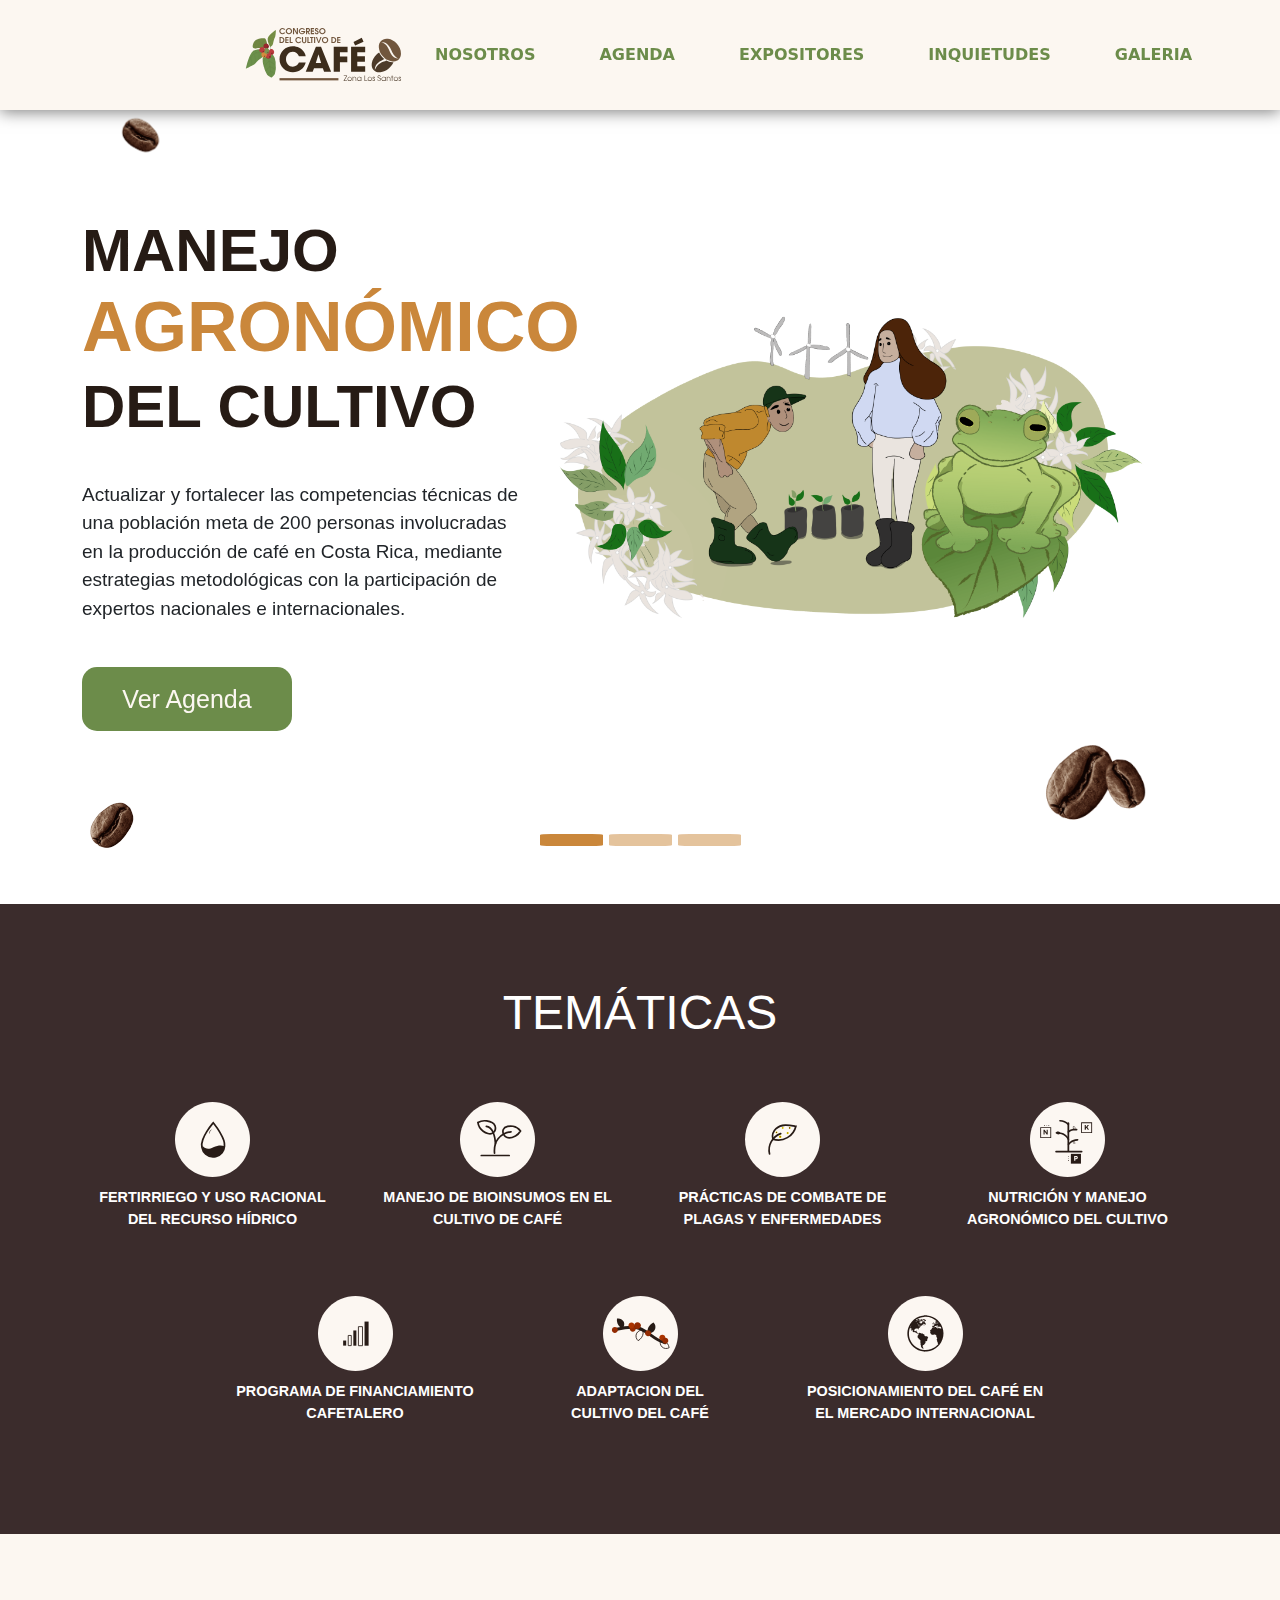
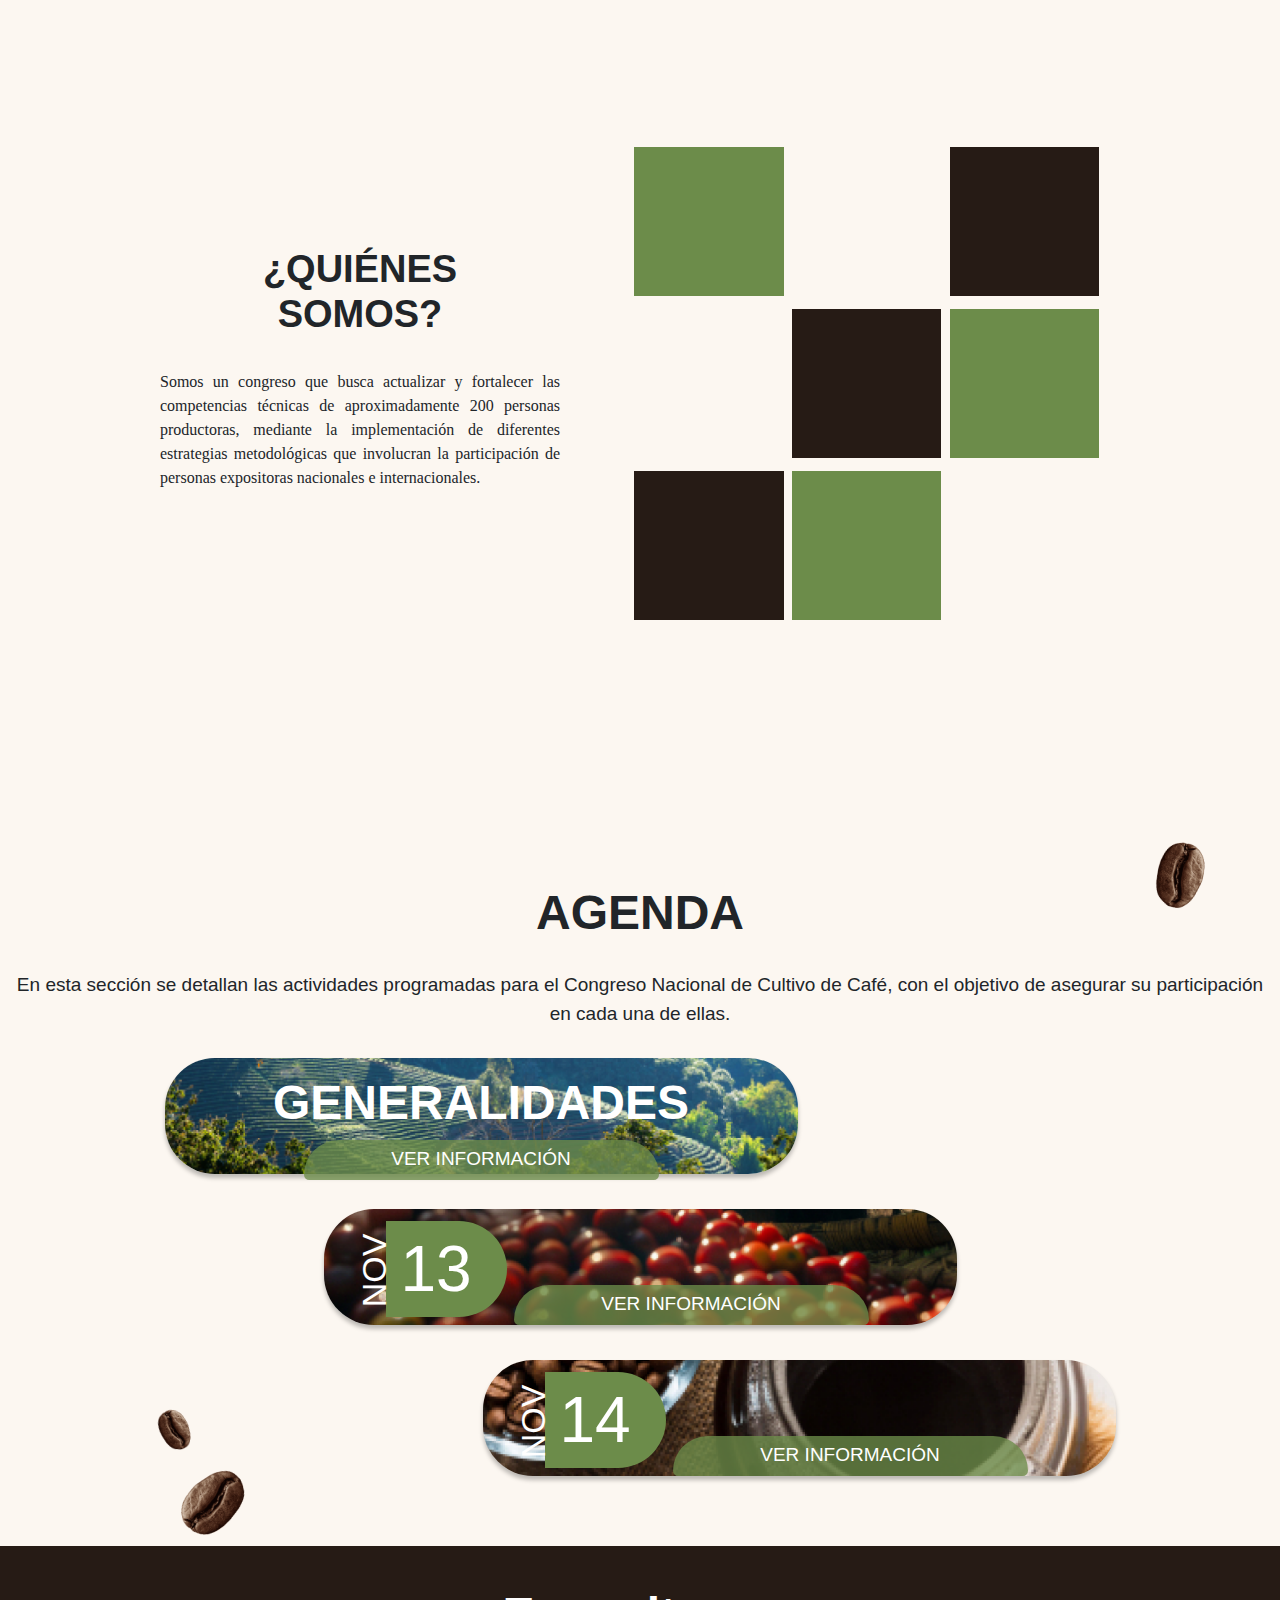
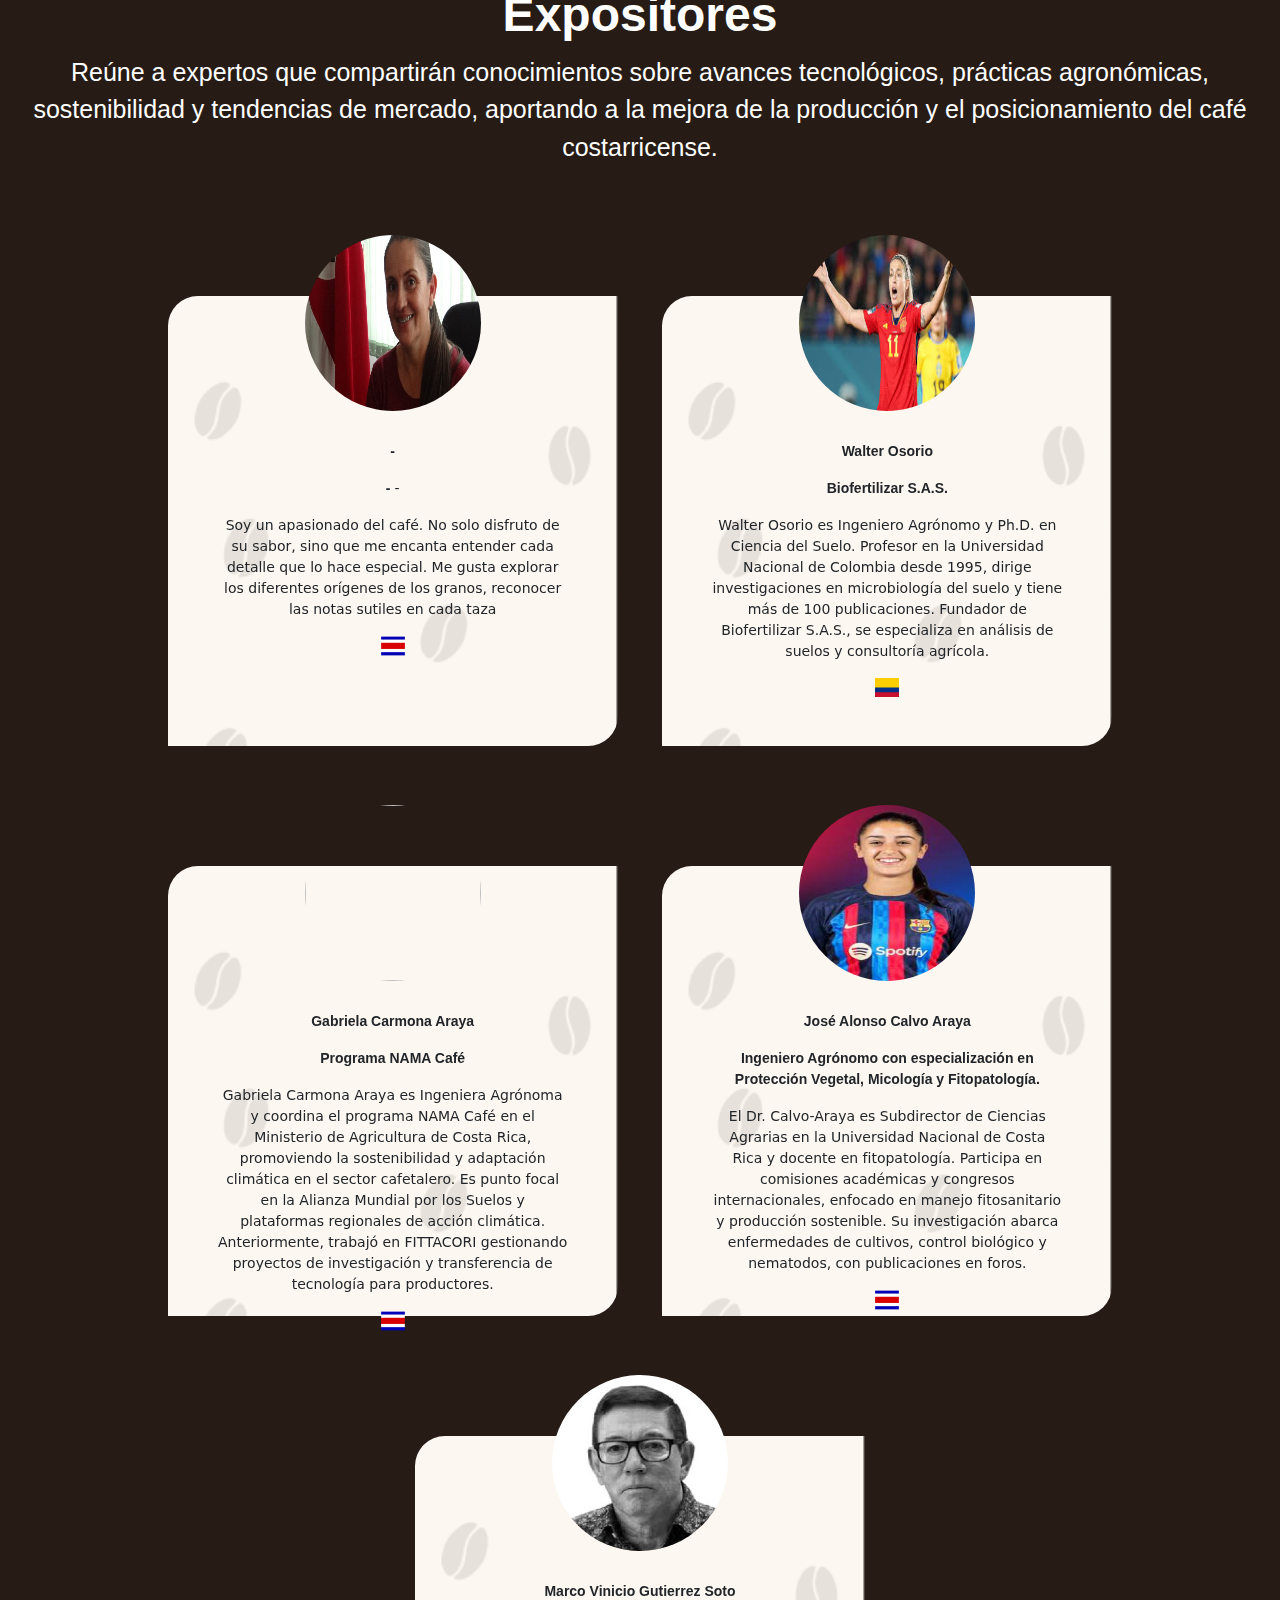
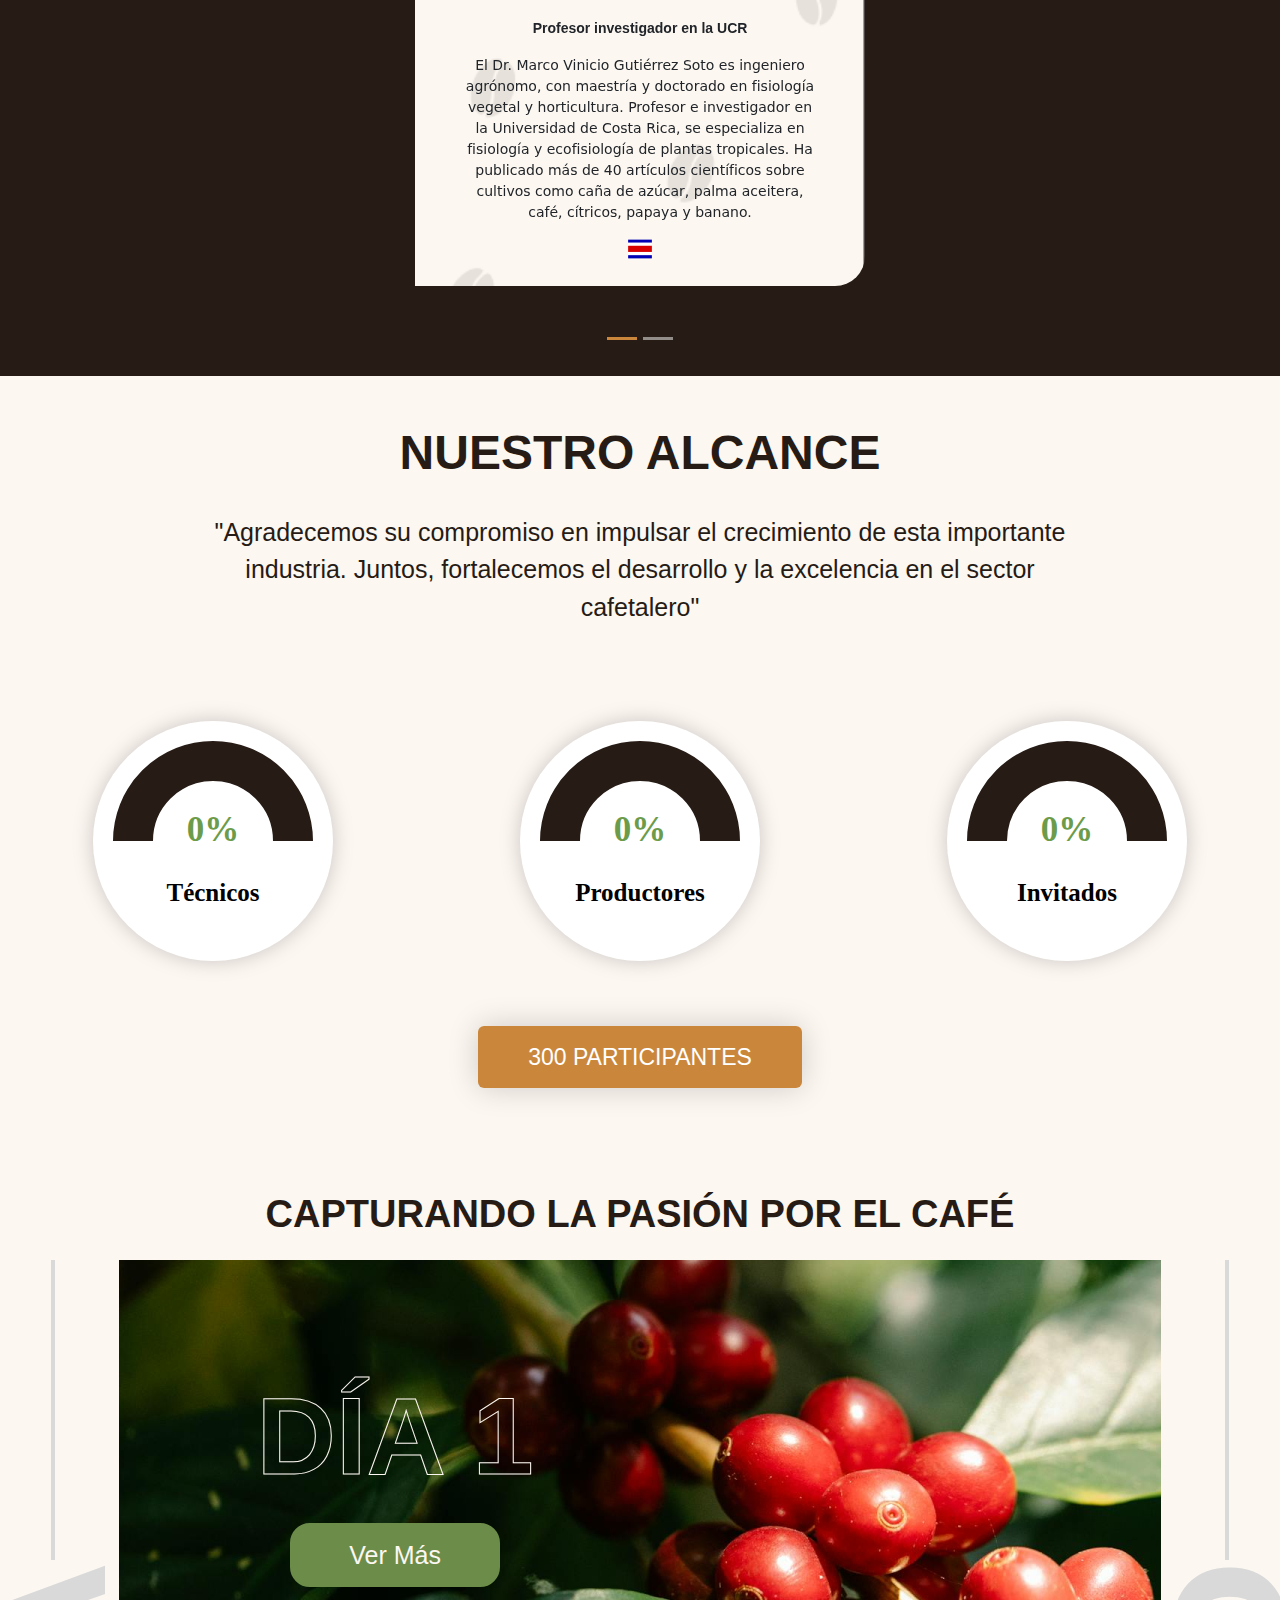
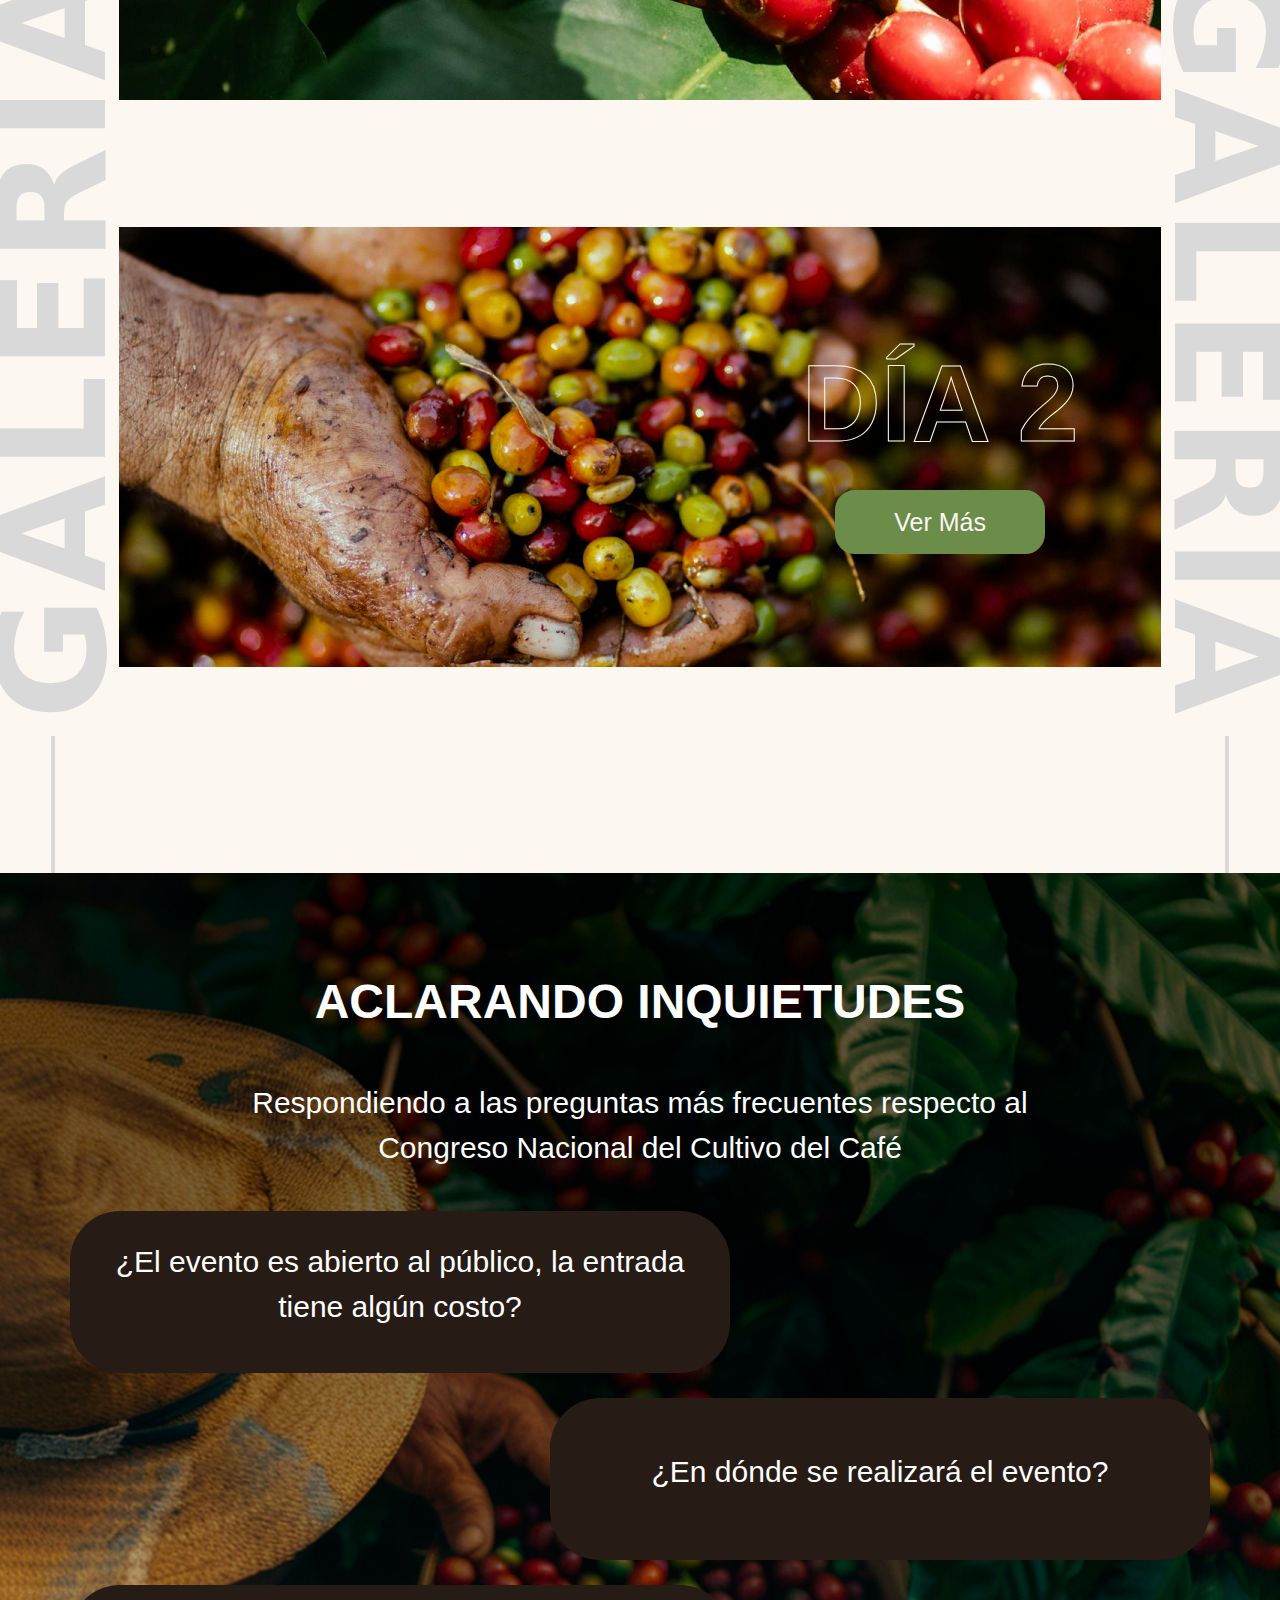
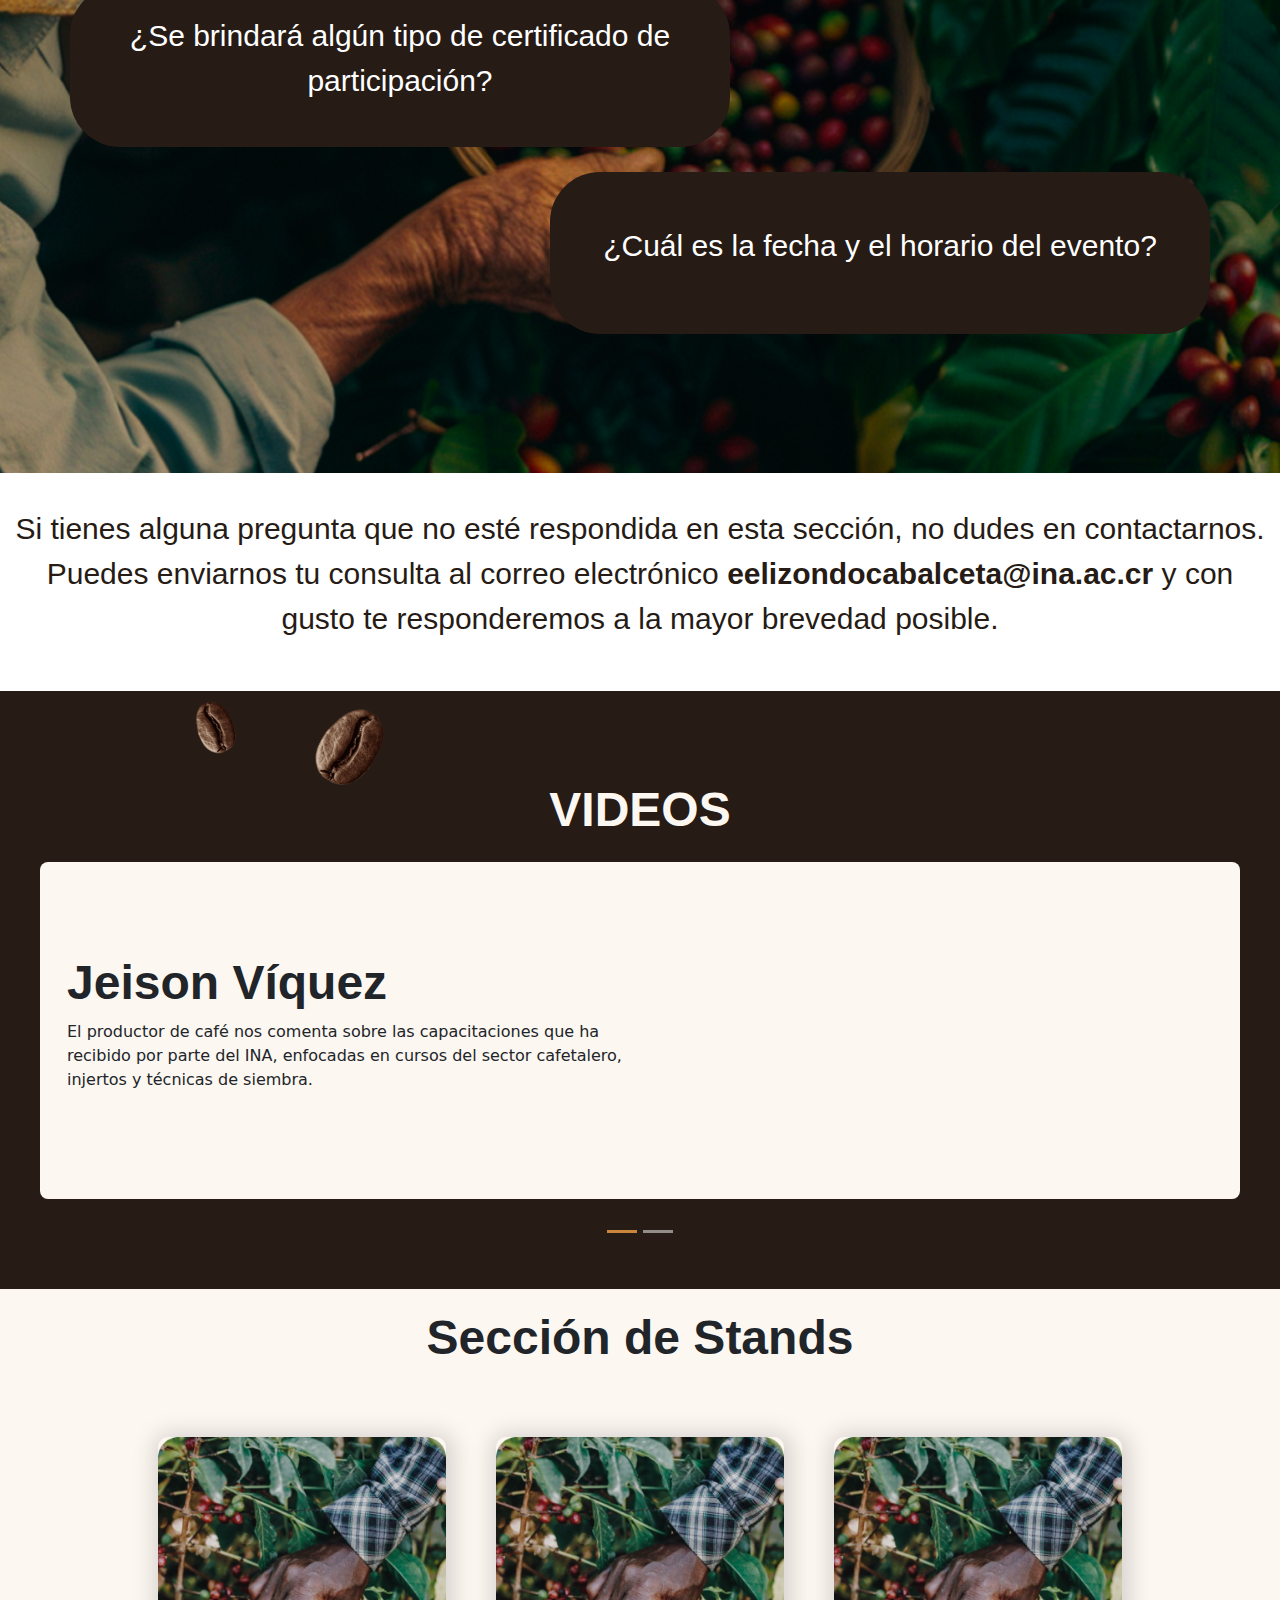
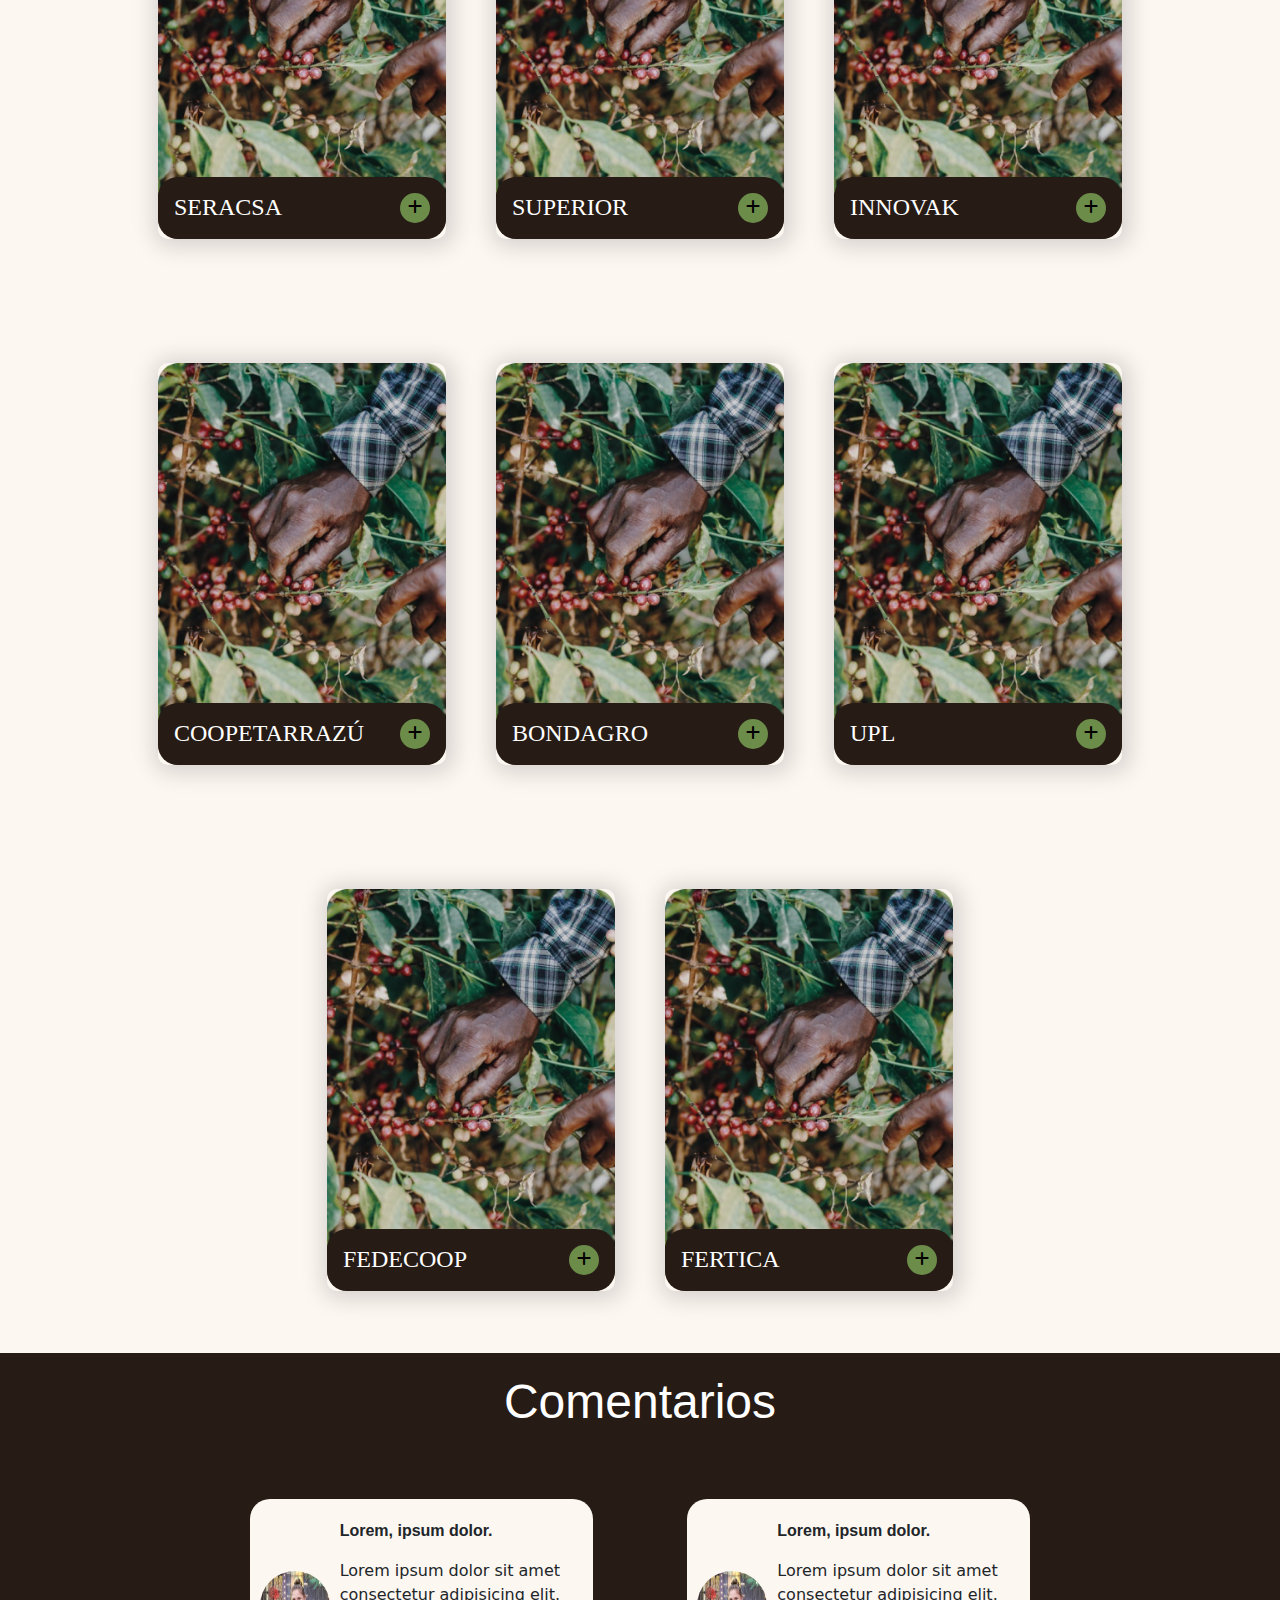
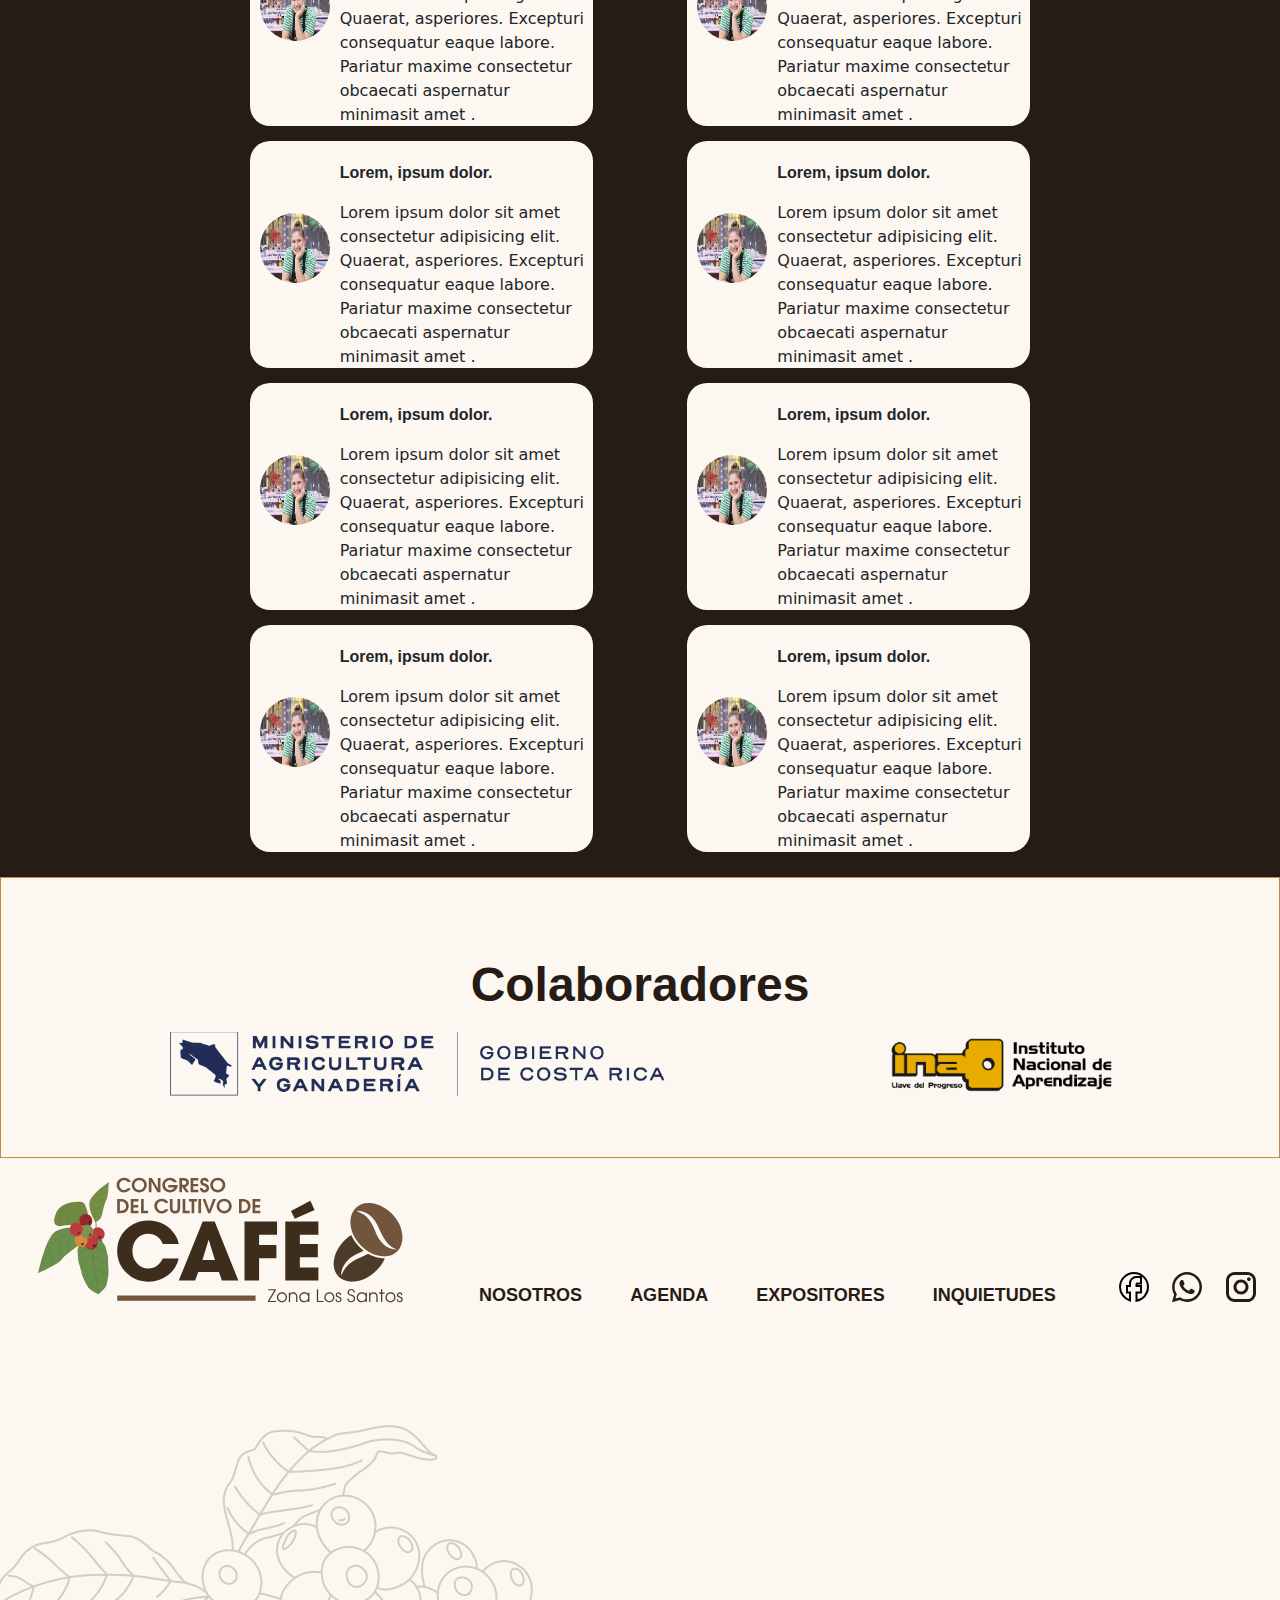
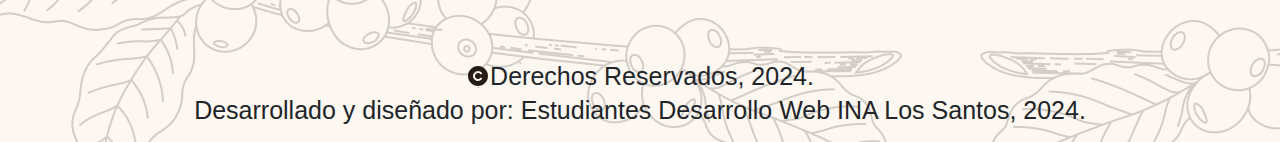
==== commit 7dca5a4a: "Update index.html" ====
--- a/index.html
+++ b/index.html
@@ -1102,14 +1102,7 @@
 <svg width="350" height="350">
     <defs>
         <filter id="shadow" x="-20%" y="-20%" width="150%" height="150%">
-            <feGaussianBlur in="SourceAlpha" stdDeviation="3" />
-            <feOffset dx="0" dy="0" result="offsetblur" />
-            <feFlood flood-color="rgba(0,0,0,0.2)" />
-            <feComposite in2="offsetblur" operator="in" />
-            <feMerge>
-                <feMergeNode />
-                <feMergeNode in="SourceGraphic" />
-            </feMerge>
+            <feDropShadow dx="0" dy="0" stdDeviation="5" flood-color="rgba(0,0,0,0.2)" />
         </filter>
     </defs>
     <circle class="cfondo" r="120" cx="50%" cy="50%" pathlength="100" filter="url(#shadow)"></circle>
@@ -1119,6 +1112,7 @@
         font-family="Supreme" font-weight="700">0%</text>
     <text x="50%" y="67%" text-anchor="middle" font-size="25px" font-weight="600" font-family="Supreme">Técnicos</text>
 </svg>
+
 
                     </div>
                 </div>
@@ -1287,7 +1281,7 @@
         <!-- INICIO SECCION VIDEOS -->
         <div class="section-content">
             <div class="container-fluid">
-                <h2 class="text-center mb-4">SECCIÓN VIDEOS</h2>
+                <h2 class="text-center mb-4">VIDEOS</h2>
                 <img src="img/image 1.png" alt="grano de café" class="coffee-bean coffee-bean-1">
                 <img src="img/image 1.png" alt="grano de café" class="coffee-bean coffee-bean-2">
                 <img src="img/image 11.png" alt="grano de café" class="coffee-bean coffee-bean-3">
@@ -1303,10 +1297,8 @@
                         <div class="carousel-item active">
                             <div class="row align-items-center content-box box1">
                                 <div class="col-md-6 text-start text1">
-                                    <h2 class="text-dark">Jeison</h2>
-                                    <p class="text-dark">Lorem ipsum dolor sit amet consectetur adipisicing elit.
-                                        Voluptate commodi autem quis perferendis reiciendis consequuntur, eius facilis
-                                        nihil vitae omnis. x</p>
+                                    <h2 class="text-dark">Jeison Víquez</h2>
+                                    <p class="text-dark">El productor de café nos comenta sobre las capacitaciones que ha recibido por parte del INA, enfocadas en cursos del sector cafetalero, injertos y técnicas de siembra.</p>
                                 </div>
                                 <div class="col-md-6">
                                     <iframe class="video-frame" width="100%" height="2000"
@@ -1318,10 +1310,8 @@
                         <div class="carousel-item">
                             <div class="row align-items-center content-box b">
                                 <div class="col-md-6 text-start">
-                                    <h2 class="text-dark">Ricardo</h2>
-                                    <p class="text-dark">Lorem ipsum dolor sit amet consectetur adipisicing elit.
-                                        Voluptate commodi autem quis perferendis reiciendis consequuntur, eius facilis
-                                        nihil vitae omnis. x</p>
+                                    <h2 class="text-dark">Ricardo Calderón</h2>
+                                    <p class="text-dark">El dueño de la cafetería Don Cayito nos cuenta sobre sus inicios y el crecimiento de su negocio, así como la exportación de café a distintos países.</p>
                                 </div>
                                 <div class="col-md-6">
                                     <iframe class="video-frame" width="100%" height="2000"
--- a/CSS/style.css
+++ b/CSS/style.css
@@ -392,8 +392,9 @@
     height: 100vh;
 }
 .text__cont h2{
-    font-family: 'Ranade';
-    font-weight: bold;
+    font-family: var(--Fuente-H2);
+    font-weight: var(--Font-Bold);
+    text-transform: uppercase;
 }
 .text__cont p{
     font-family: 'Supreme';
@@ -901,6 +902,9 @@
 /\/\/\/\/\/\/\/\/\/\/\/\/\/\/\/\/\/\/\/\/\/\/\/\/\/\/\/\/\/\/\/\/\/\/\/\/\/\/\/\/\/\/\/\/\/\/\/\/\/\/\/\/\/\/\/\ */
 .cfondo{
     fill: #ffffff !important;
+    -webkit-filter: drop-shadow(0px 0px 10px rgba(0, 0, 0, 0.2));
+    filter: drop-shadow(0px 0px 10px rgba(0, 0, 0, 0.2));
+    box-shadow: 0px 0px 10px rgba(0, 0, 0, 0.2);
 }
 .cfront,
 .cfront2,
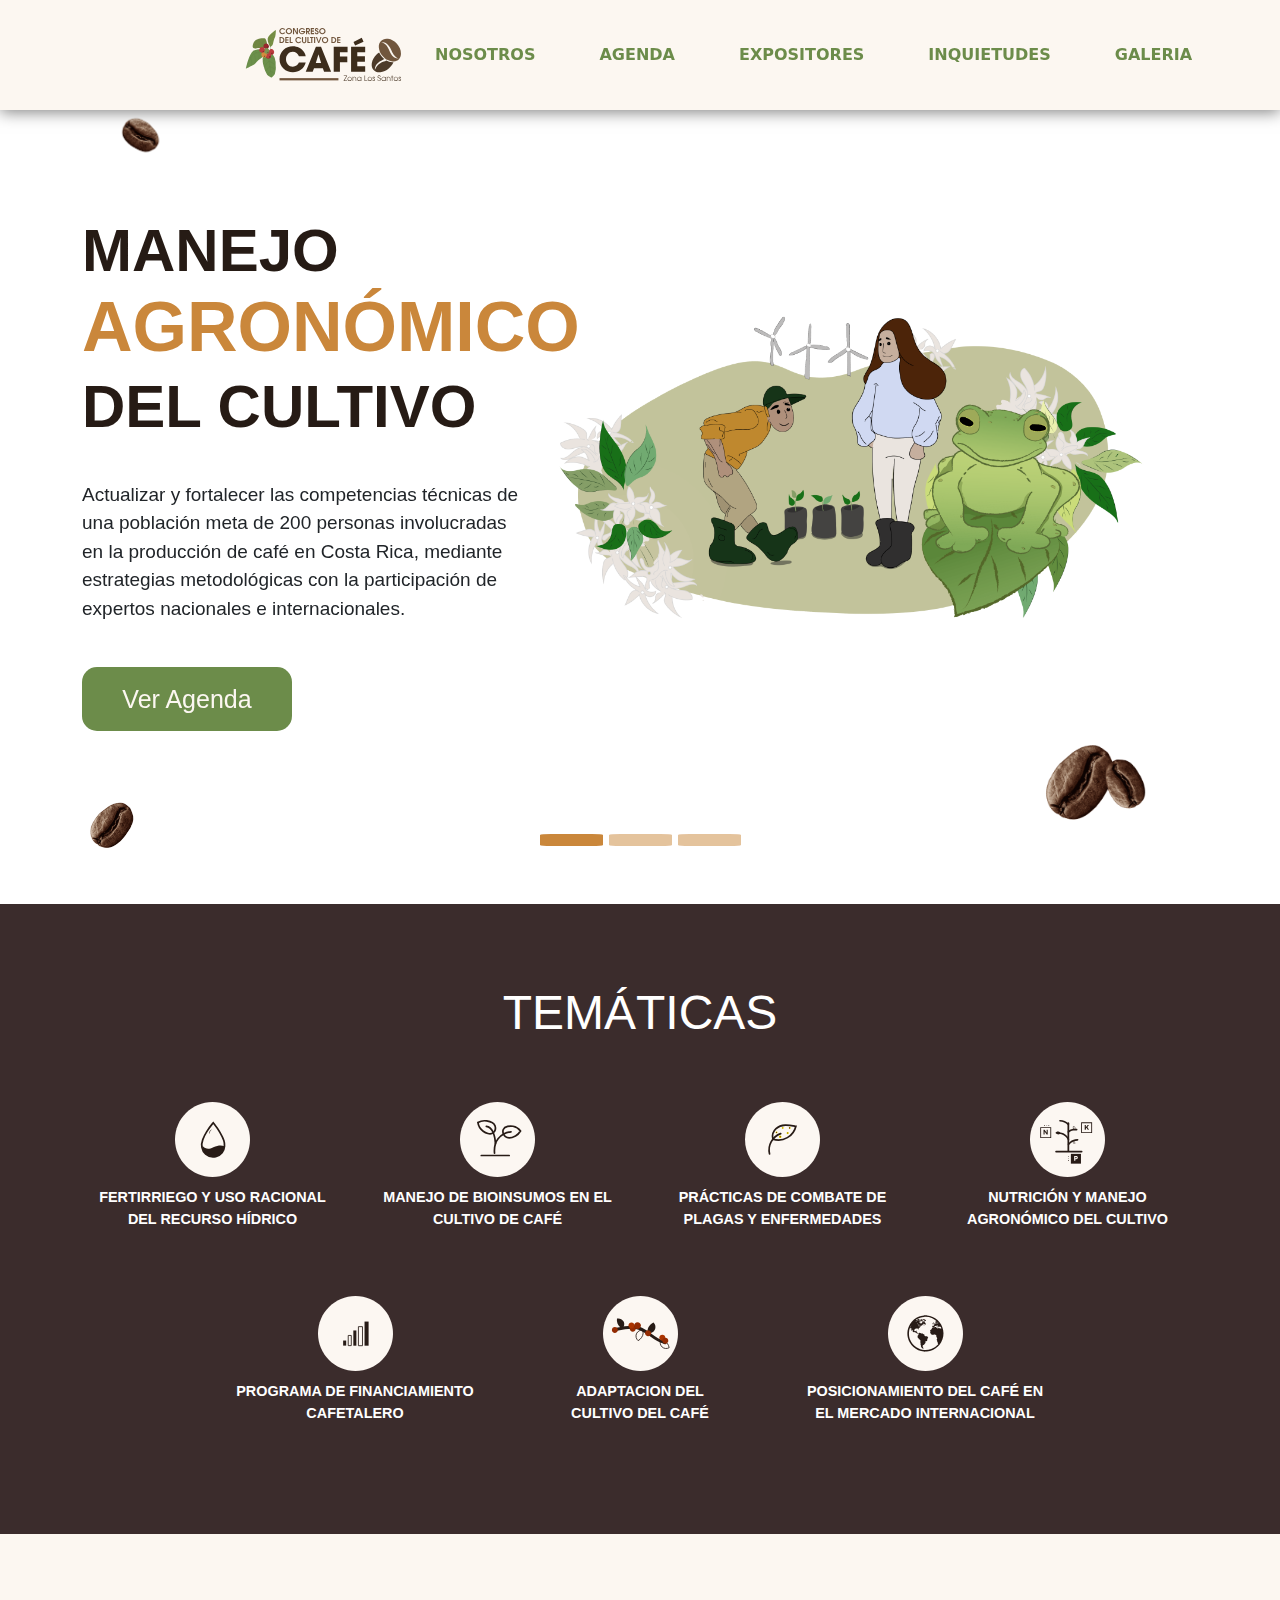
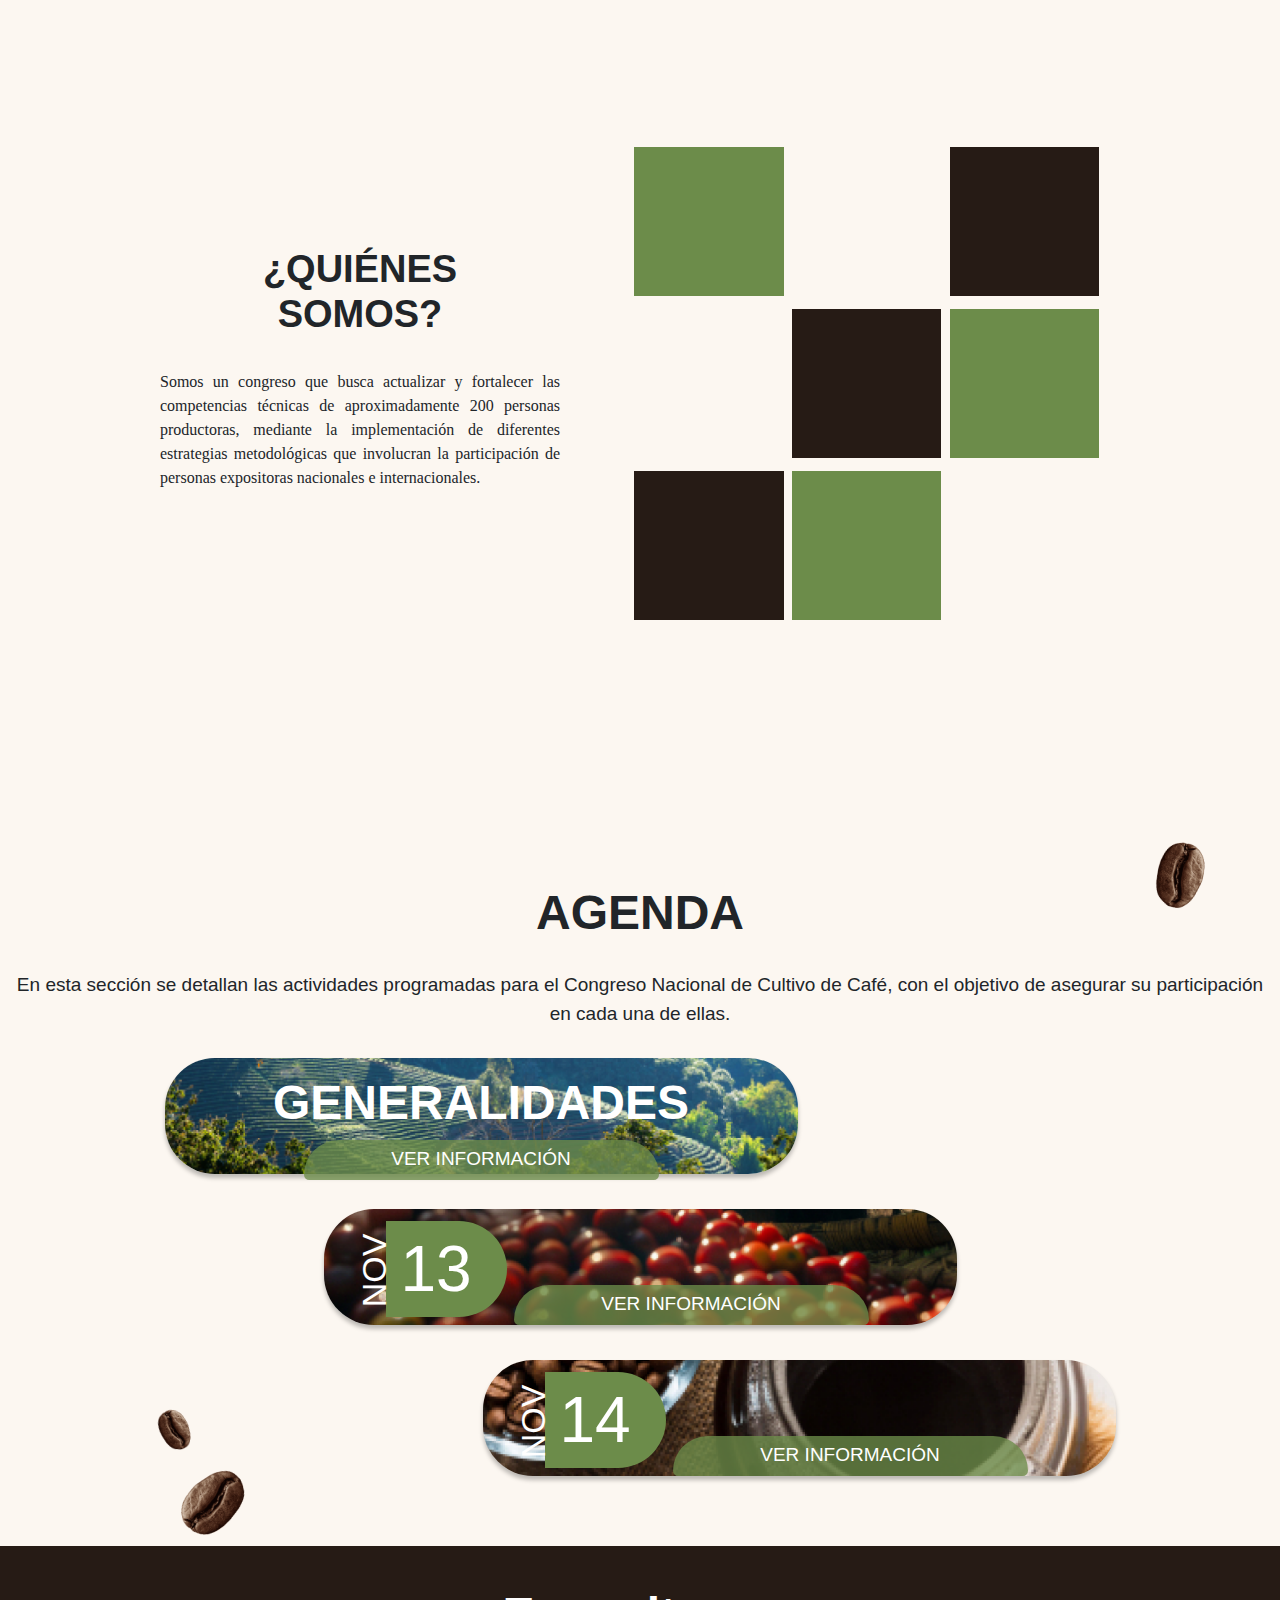
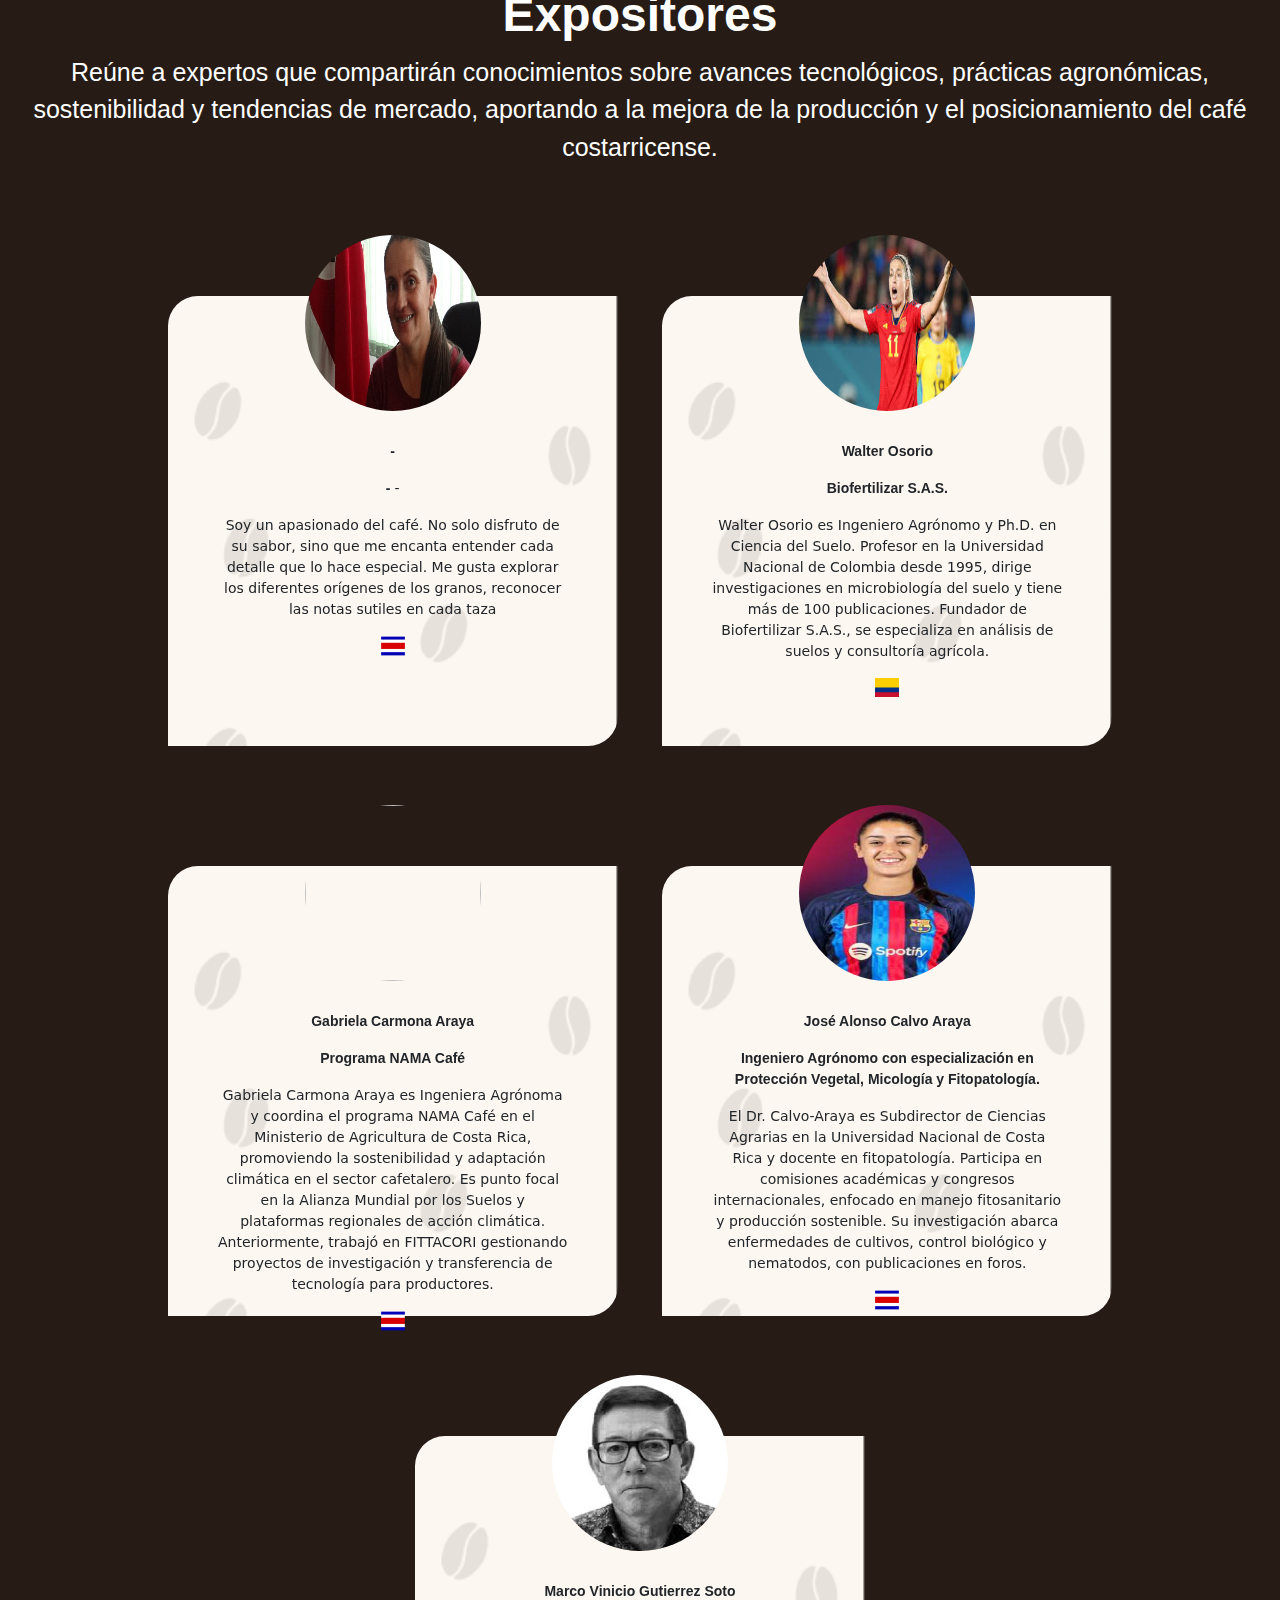
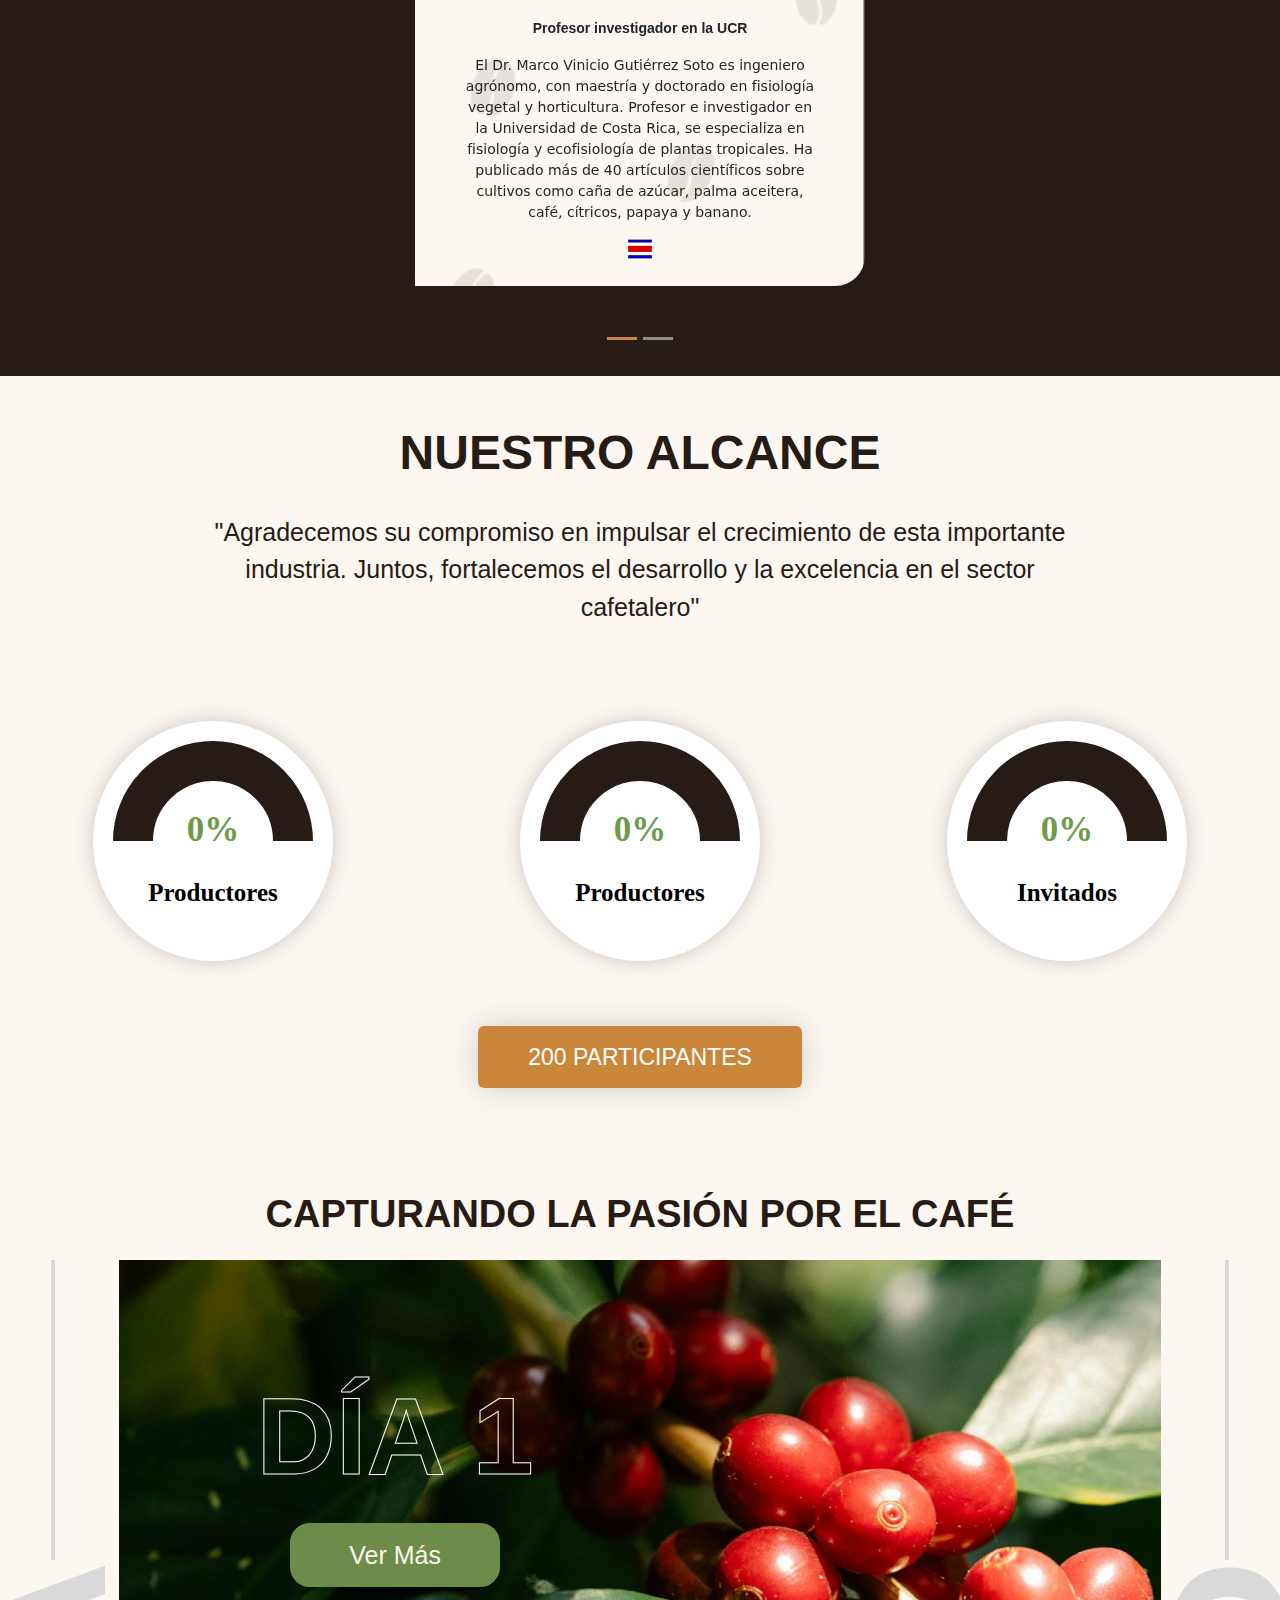
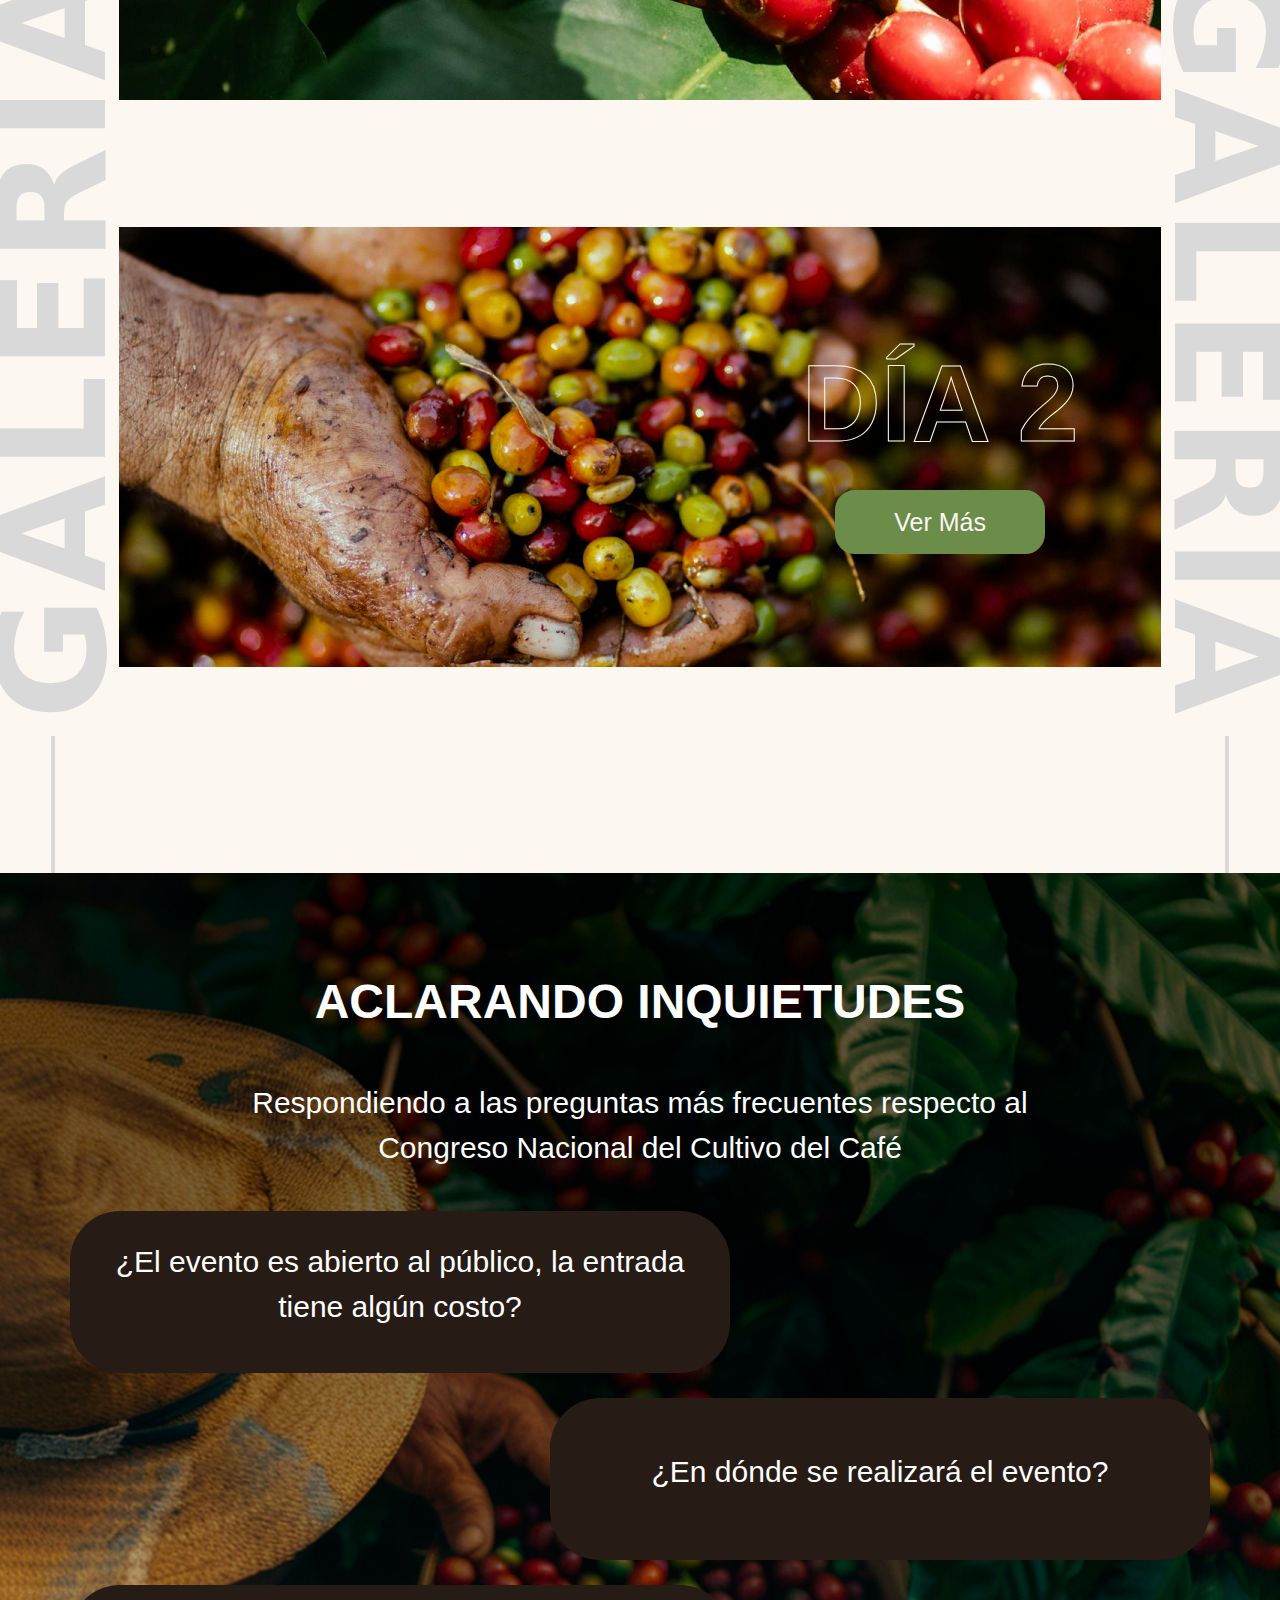
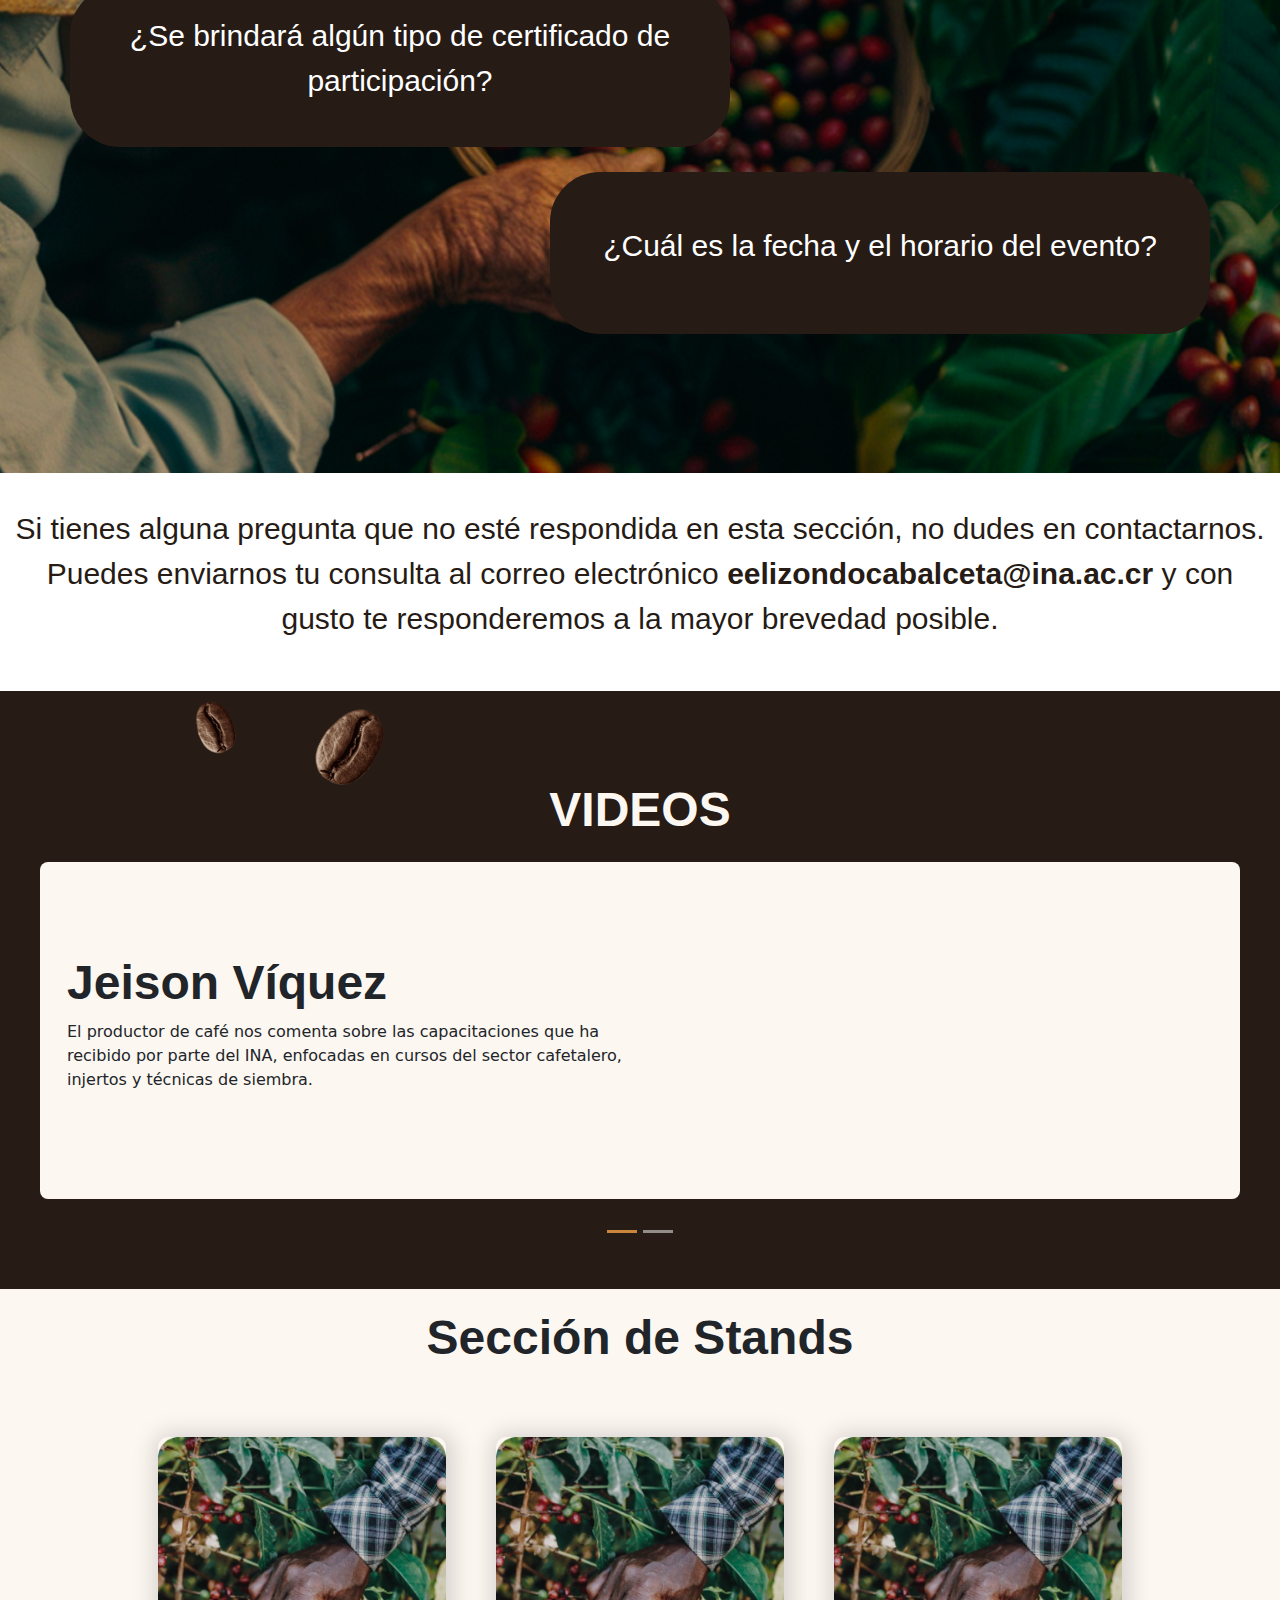
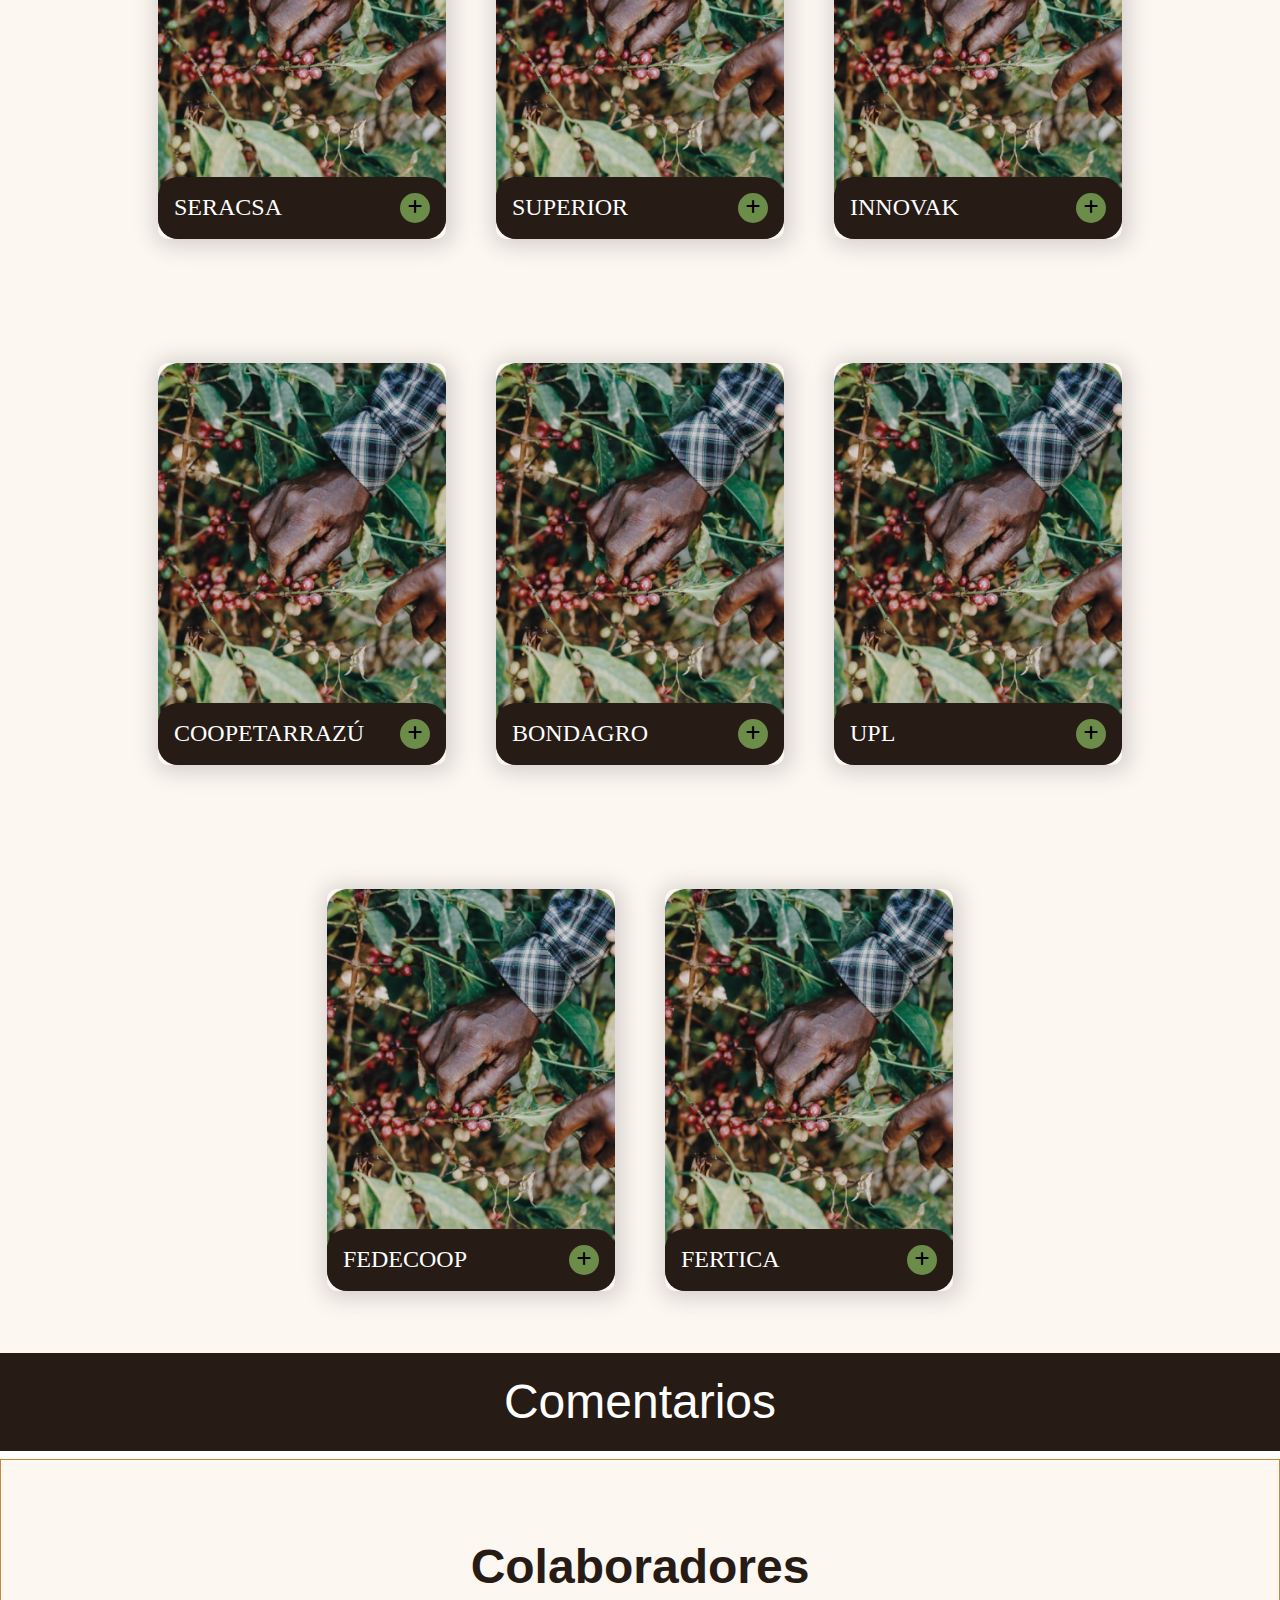
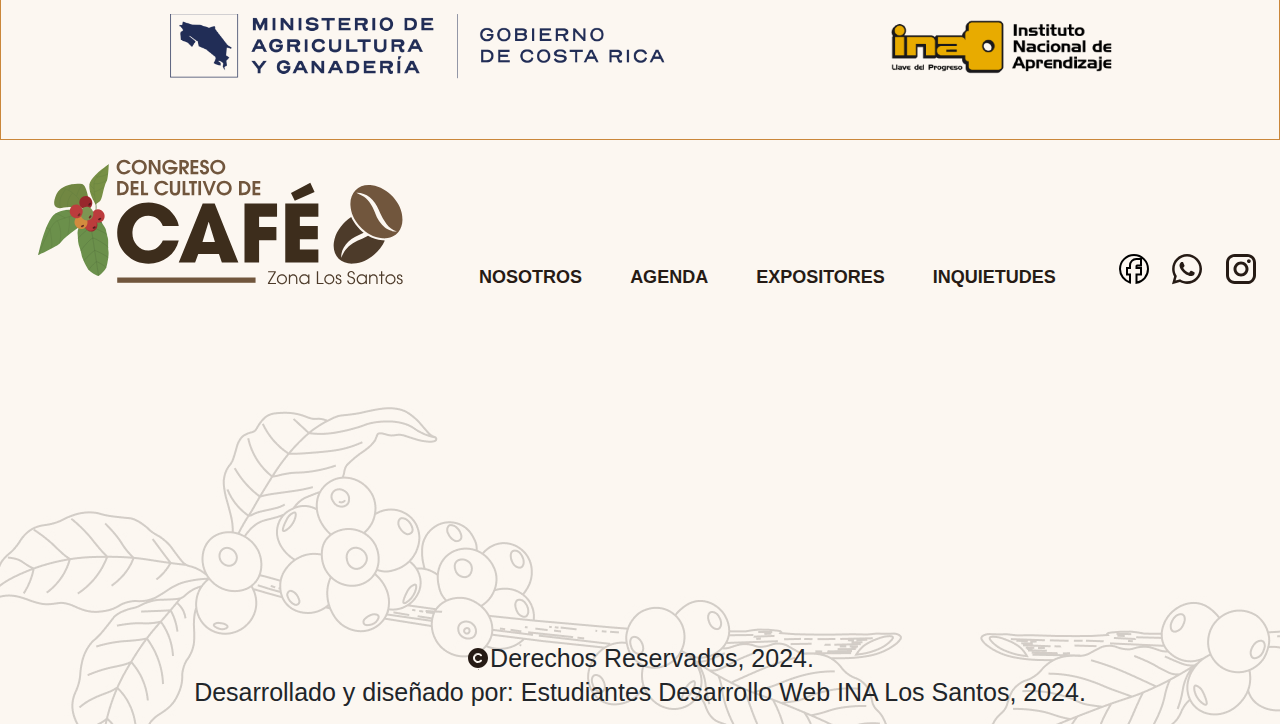
==== commit ff65e8ed: "Update index.html" ====
--- a/index.html
+++ b/index.html
@@ -1099,21 +1099,16 @@
                 <!-- PRIMERA METRICA -->
                 <div class="col">
                     <div class="svg-container d-flex justify-content-center">
-<svg width="350" height="350">
-    <defs>
-        <filter id="shadow" x="-20%" y="-20%" width="150%" height="150%">
-            <feDropShadow dx="0" dy="0" stdDeviation="5" flood-color="rgba(0,0,0,0.2)" />
-        </filter>
-    </defs>
-    <circle class="cfondo" r="120" cx="50%" cy="50%" pathlength="100" filter="url(#shadow)"></circle>
-    <circle class="cback" r="80" cx="50%" cy="50%" pathlength="100"></circle>
-    <circle class="cfront" r="80" cx="50%" cy="50%" pathlength="100"></circle>
-    <text id="porcentaje" x="50%" y="50%" text-anchor="middle" font-size="35px" fill="#6C9C4A"
-        font-family="Supreme" font-weight="700">0%</text>
-    <text x="50%" y="67%" text-anchor="middle" font-size="25px" font-weight="600" font-family="Supreme">Técnicos</text>
-</svg>
-
-
+                        <svg width="350" height="350">
+                            <circle class="cfondo" r="120" cx="50%" cy="50%" pathlegth="100"
+                            style="box-shadow: 0px 0px 10px rgba(0,0,0,0.2);"></circle>
+                            <circle class="cback2" r="80" cx="50%" cy="50%" pathlength="100"></circle>
+                            <circle class="cfront2" r="80" cx="50%" cy="50%" pathlength="100"></circle>
+                            <text id="porcentaje2" x="50%" y="50%" text-anchor="middle" font-size="35px" fill="#6C9C4A"
+                                font-family="Supreme" font-weight="700">0%</text>
+                            <text x="50%" y="67%" text-anchor="middle" font-size="25px" font-weight="600"
+                                font-family="Supreme">Productores</text>
+                        </svg>
                     </div>
                 </div>
                 <!-- SEGUNDA METRICA -->
@@ -1150,7 +1145,7 @@
             <!-- FILA DE LOS PARTICIPANTES -->
             <div class="row">
                 <div class="col">
-                    <a href="#" class="participantes rounded">300 PARTICIPANTES</a>
+                    <a href="#" class="participantes rounded">200 PARTICIPANTES</a>
                 </div>
             </div>
         </section>
--- a/CSS/style.css
+++ b/CSS/style.css
@@ -1320,7 +1320,7 @@
 .container-comentarios {
     width: 75%;
     margin: 0 auto;
-    display: flex;
+    display: none;
     flex-wrap: wrap;
     justify-content: space-between;
     padding: 25px 0px;
@@ -1548,7 +1548,7 @@
     text-align: center;
     font-family: var(--Fuente-H2);
     font-size: 48px;
-    font-weight: bold;
+    font-weight: var(--Font-Bold);
 }
 .card_standBody {
     background-color: #261b15;
@@ -2309,9 +2309,6 @@
     }
     .contenido_colaboradores{
         margin-top: 70px;
-    }
-    .colaboradores_titulo{
-        display: none;
     }
     /* /\/\/\/\/\/\/\/\/\/\/\/\/\/\/\/\/\/\/\/\/\/\/\/\
     footer
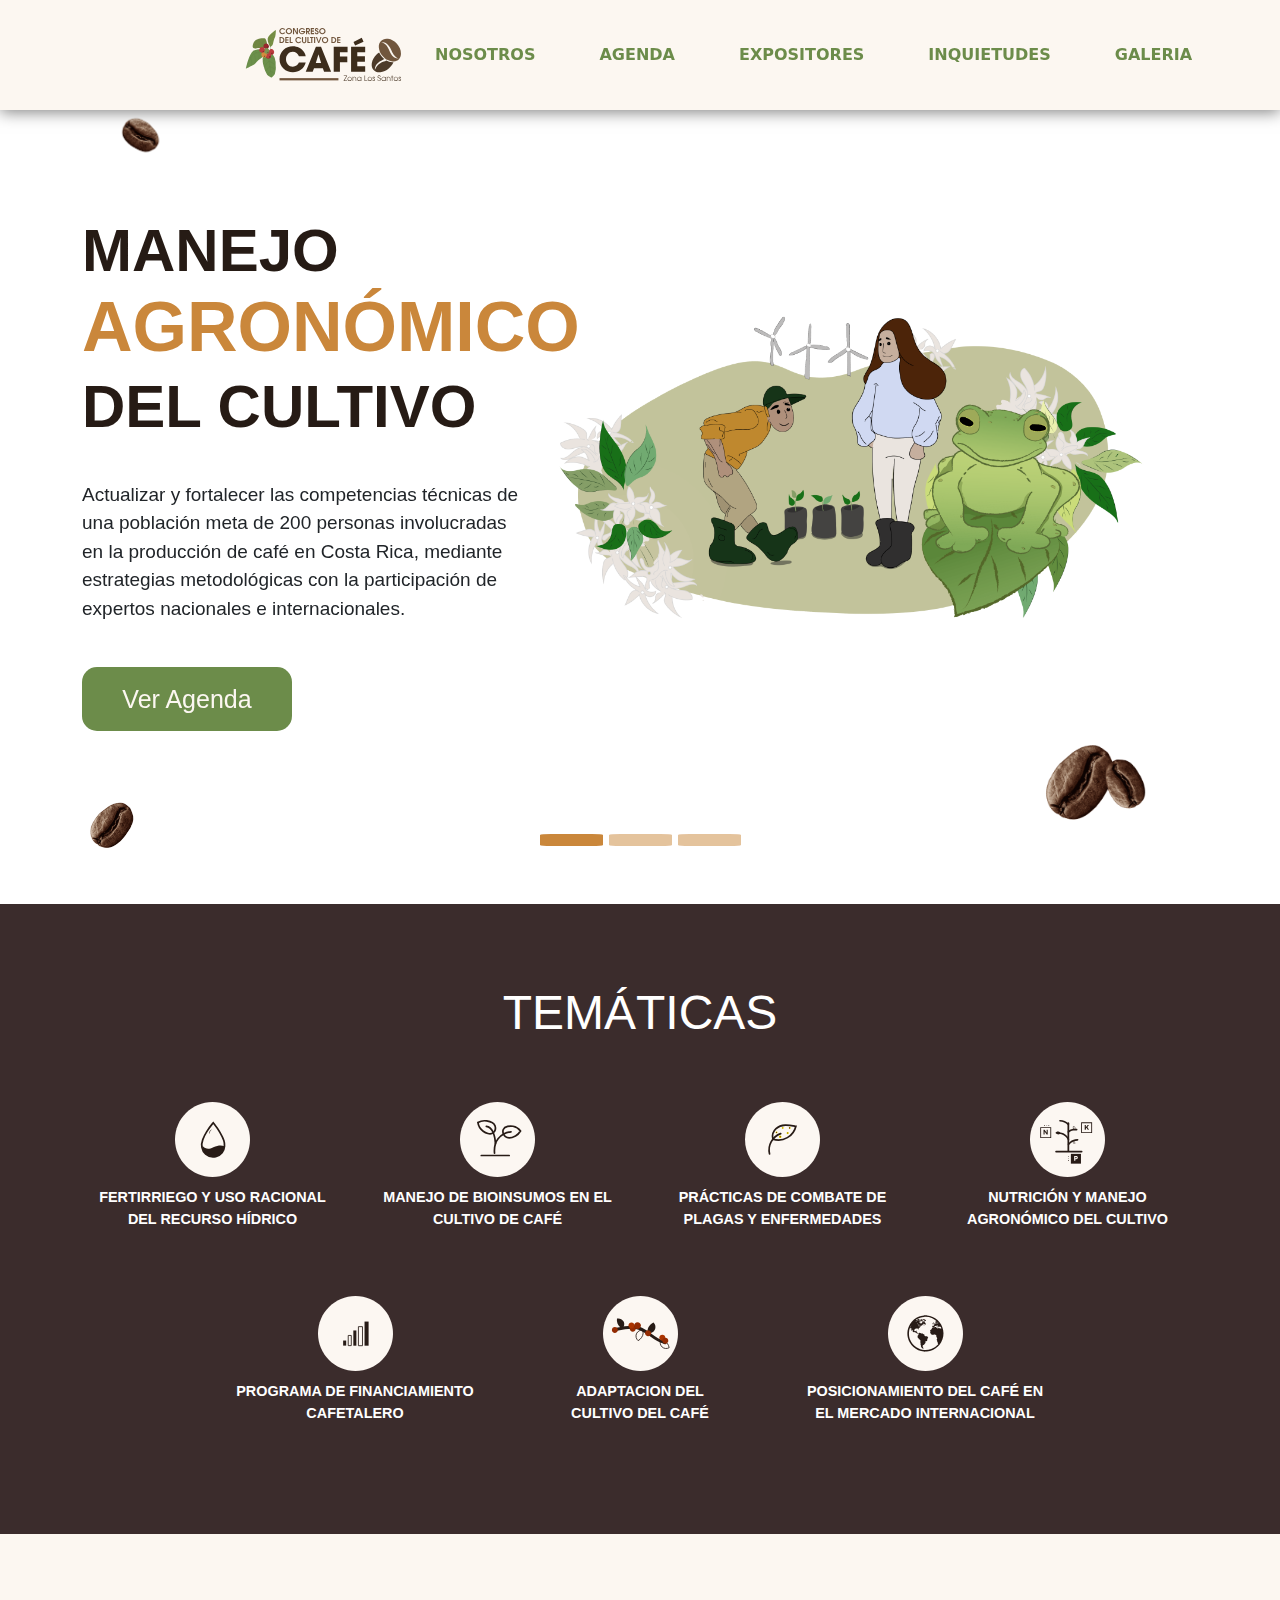
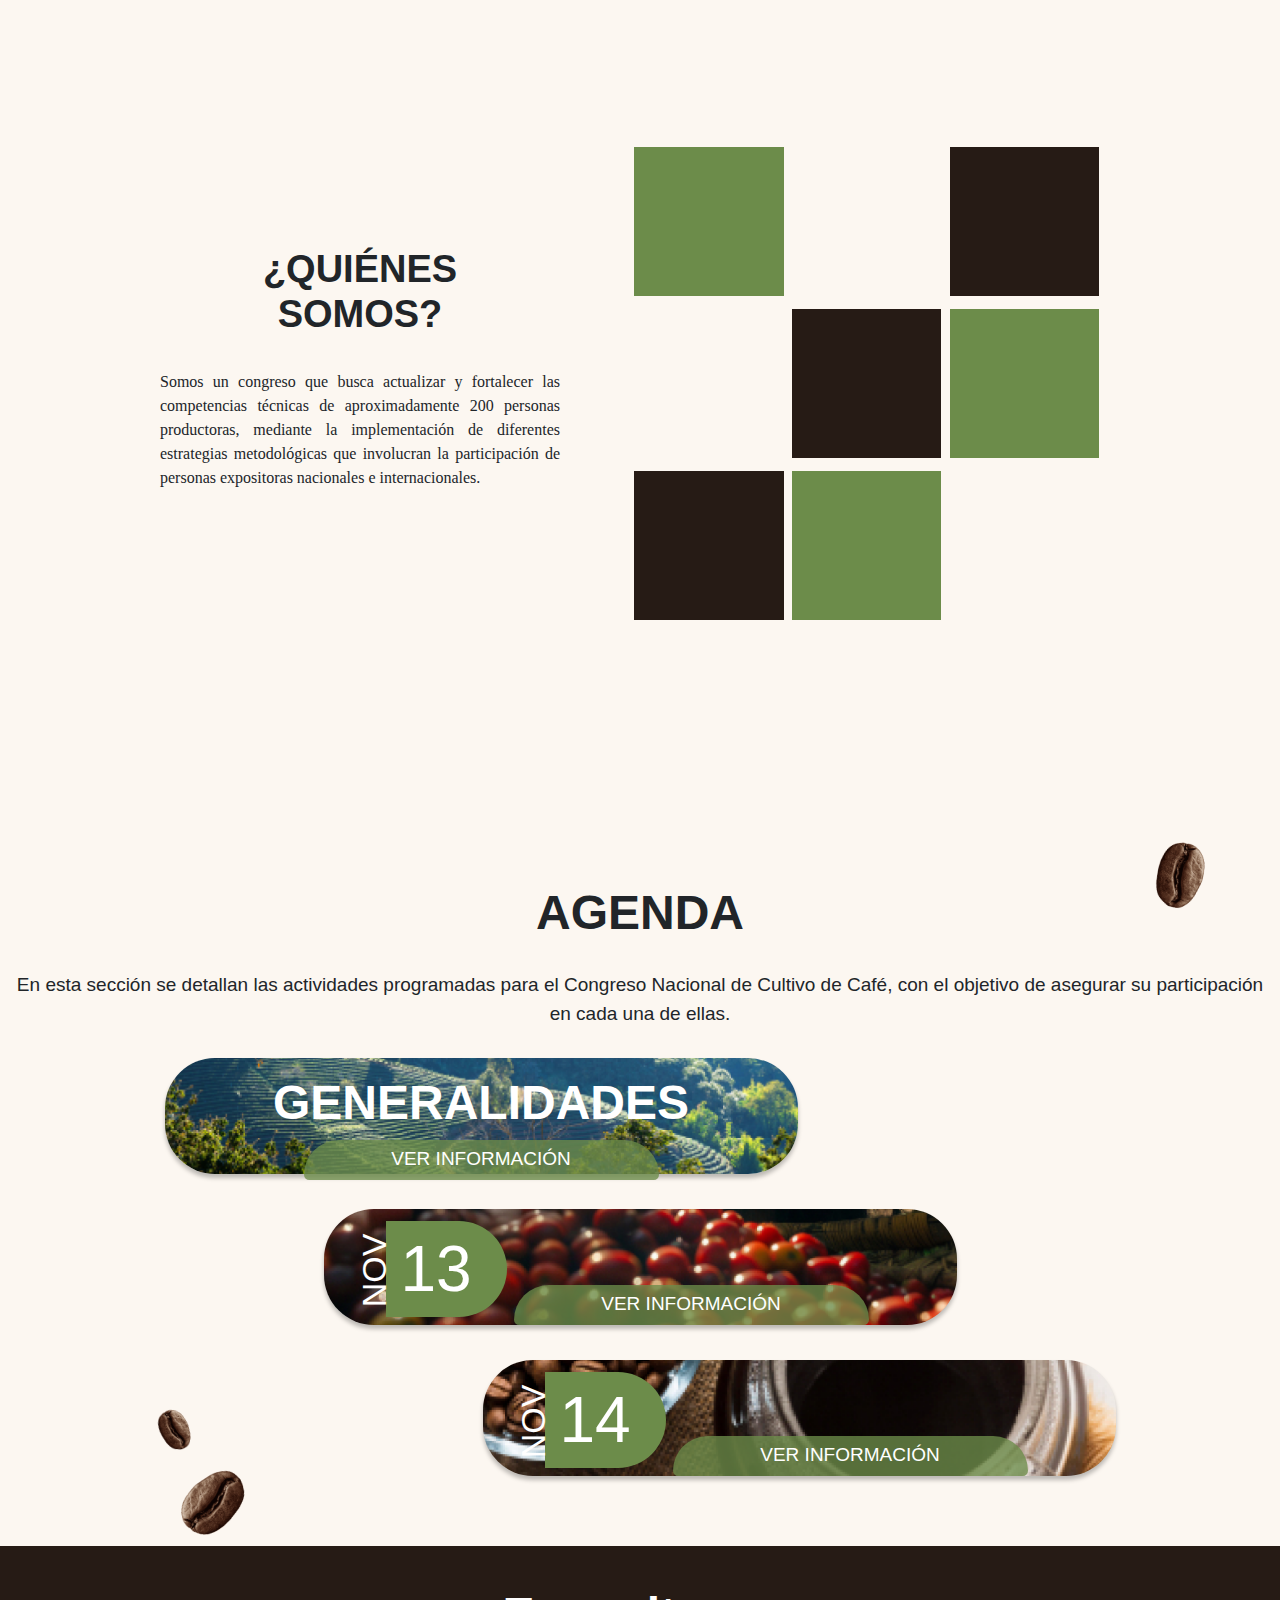
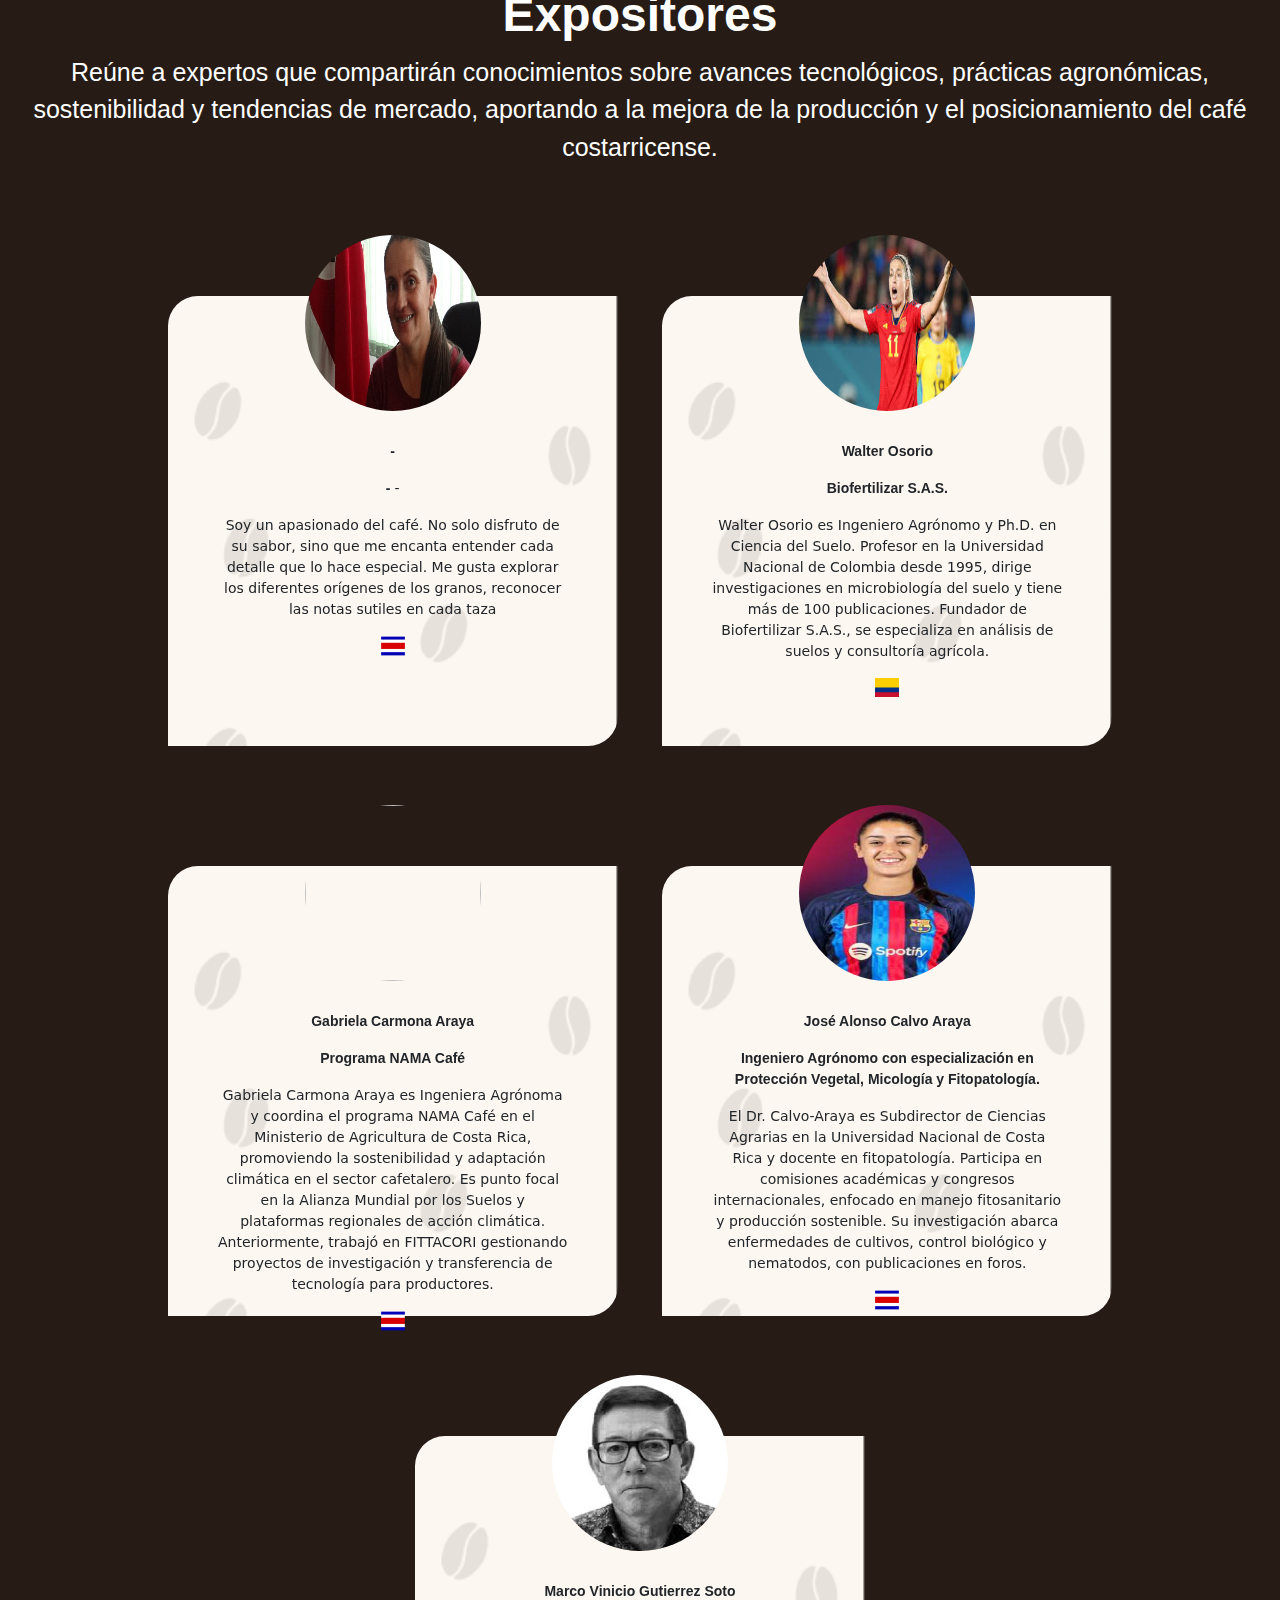
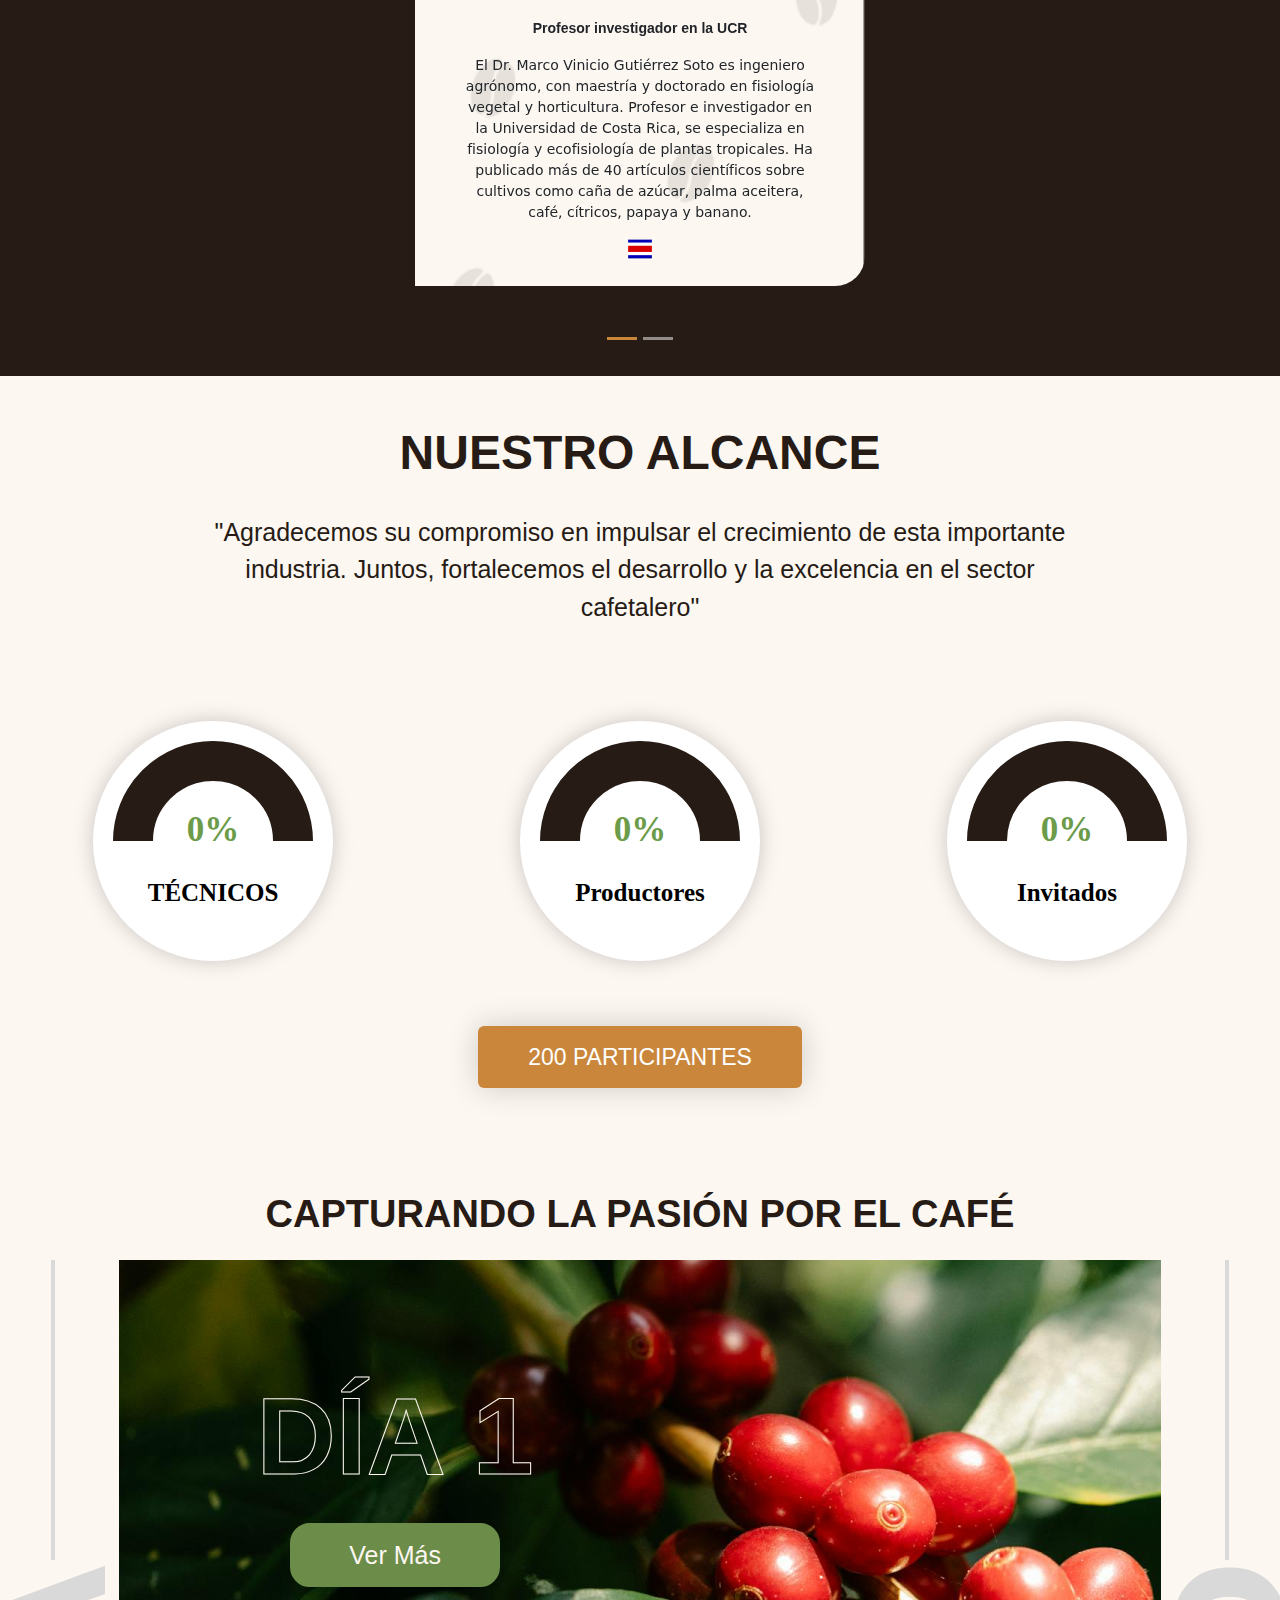
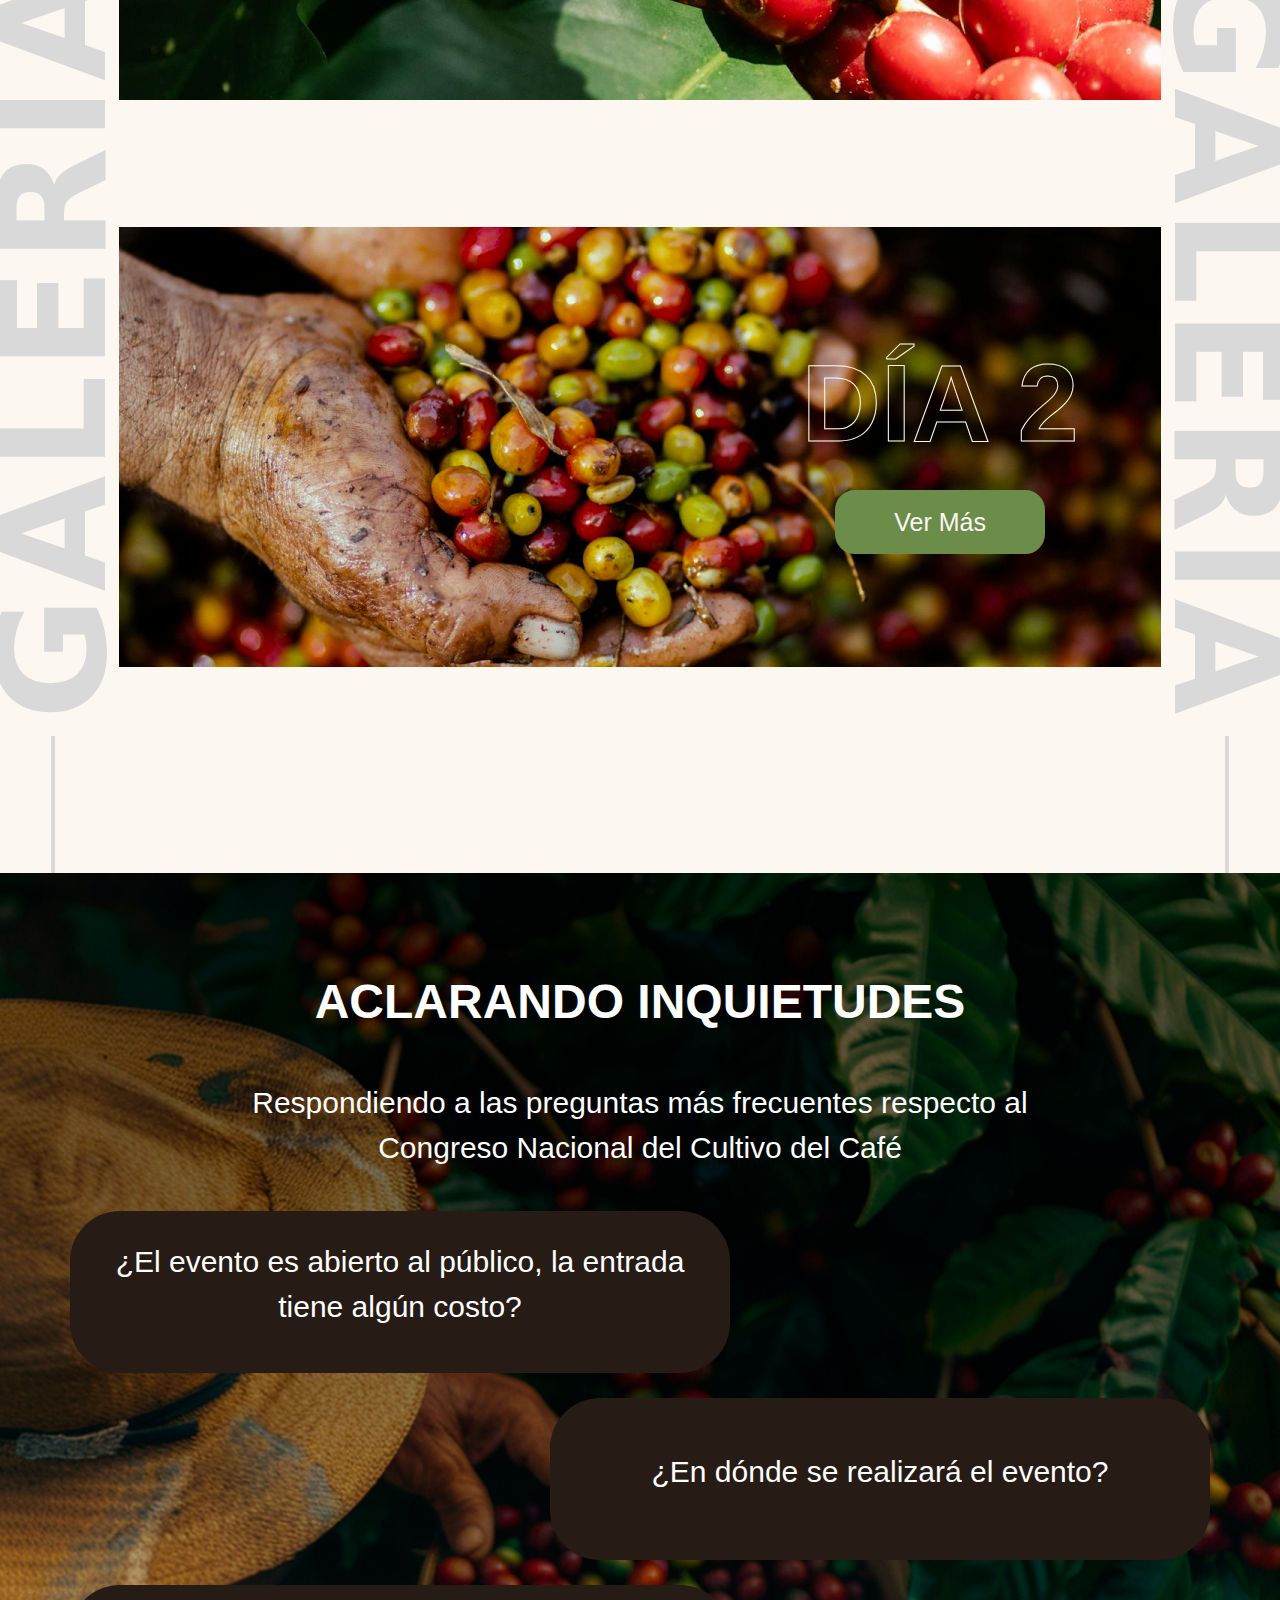
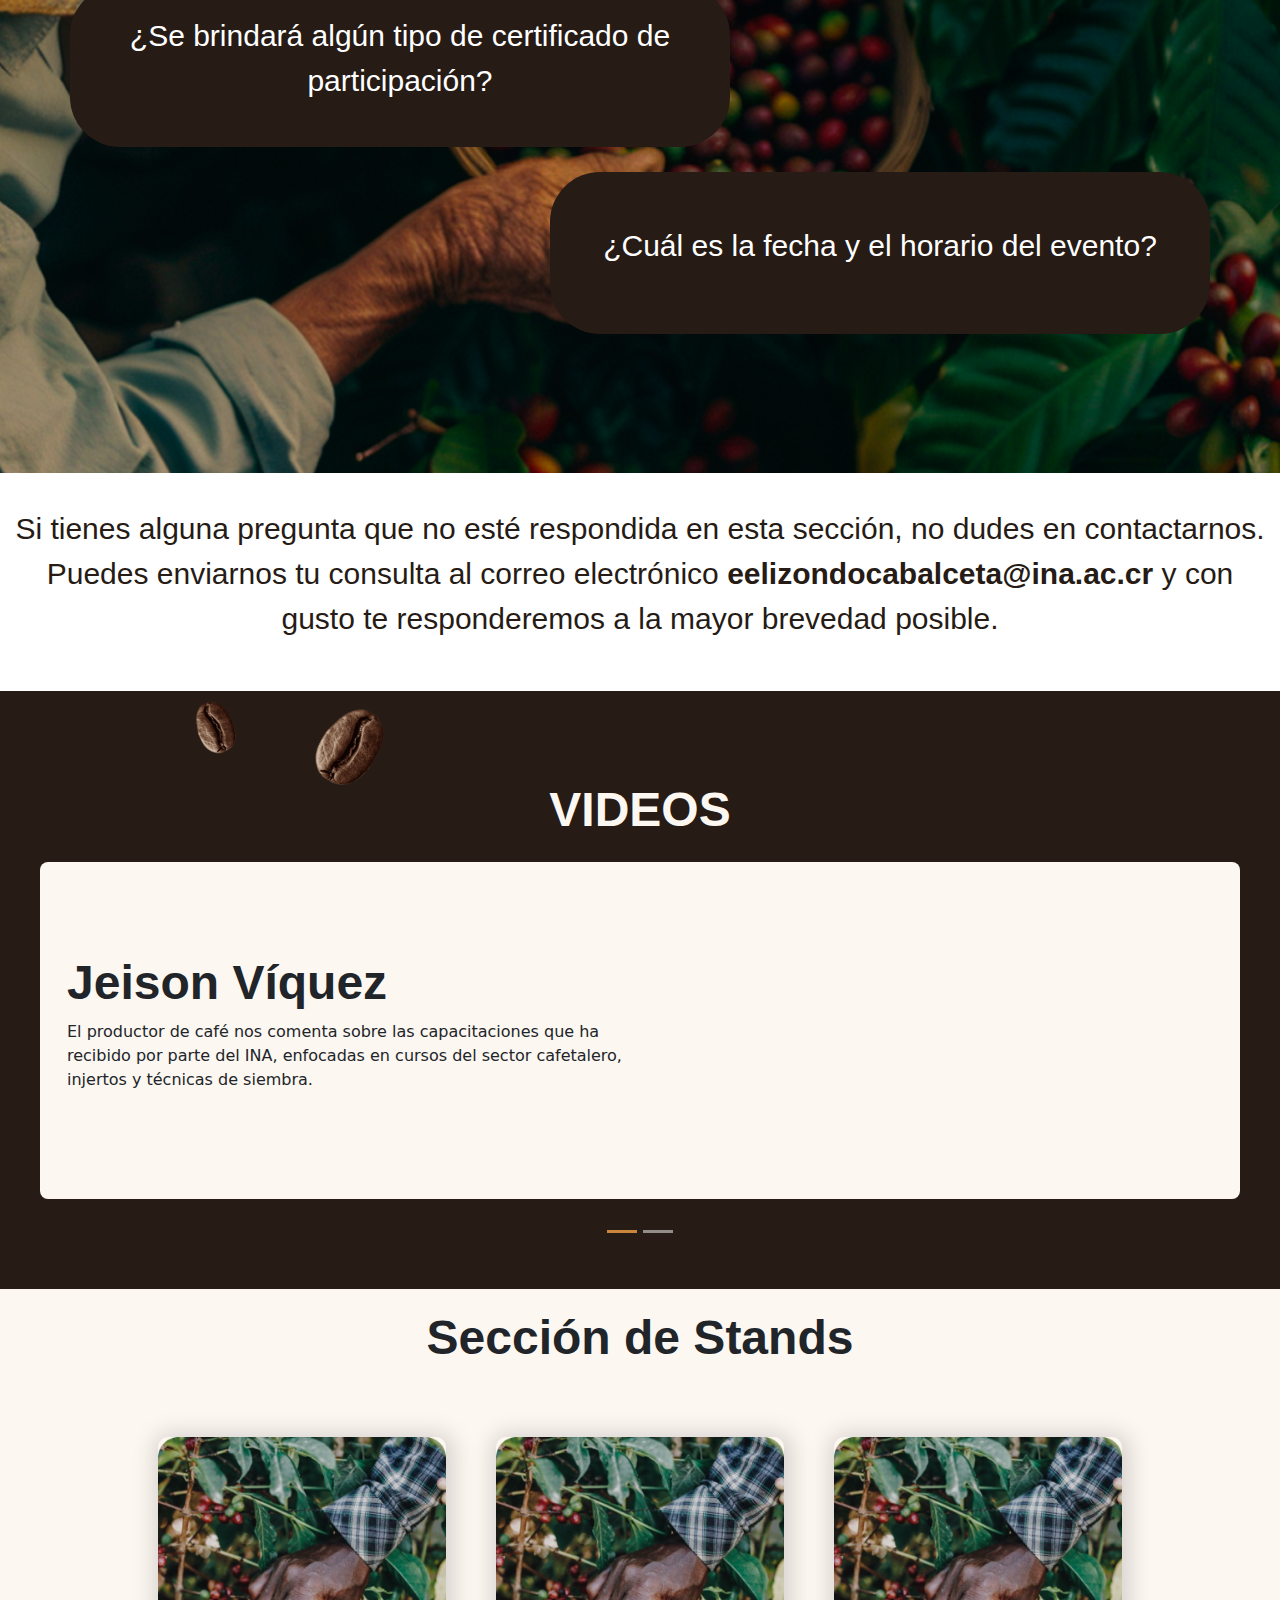
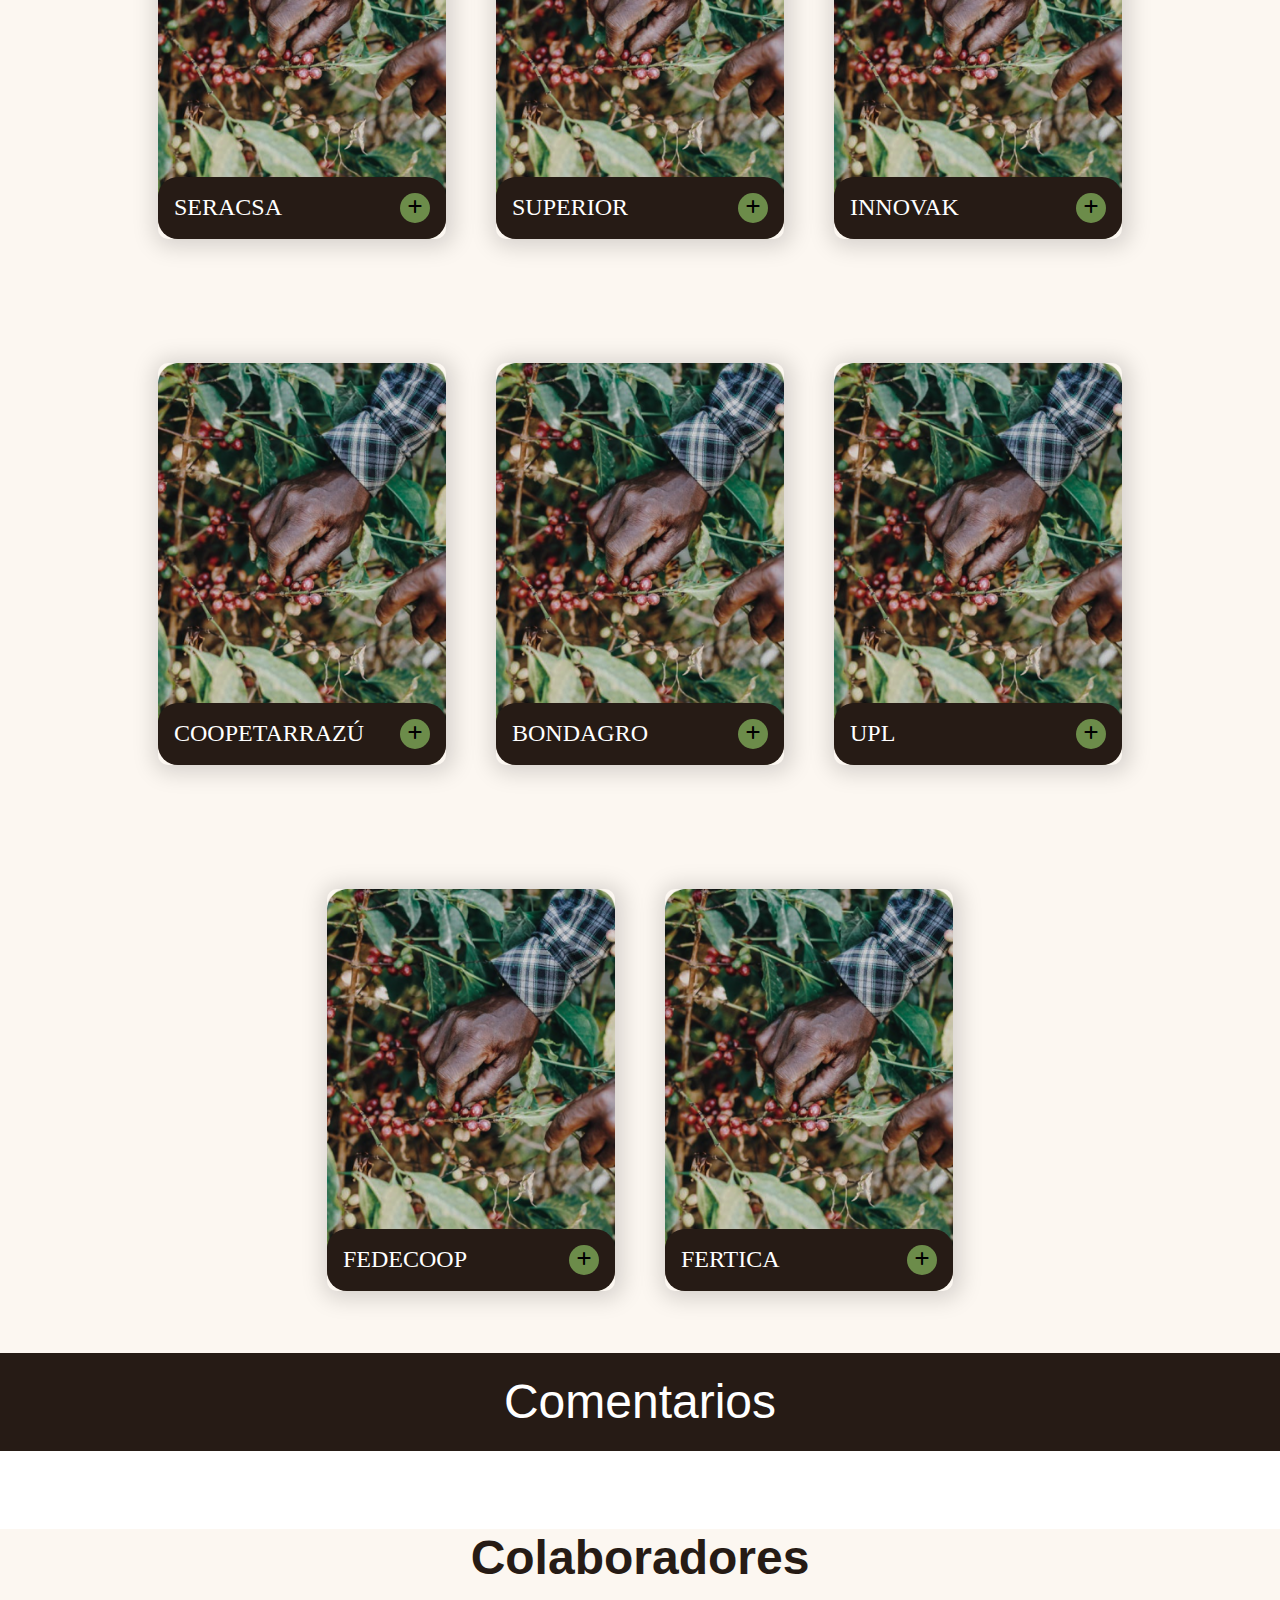
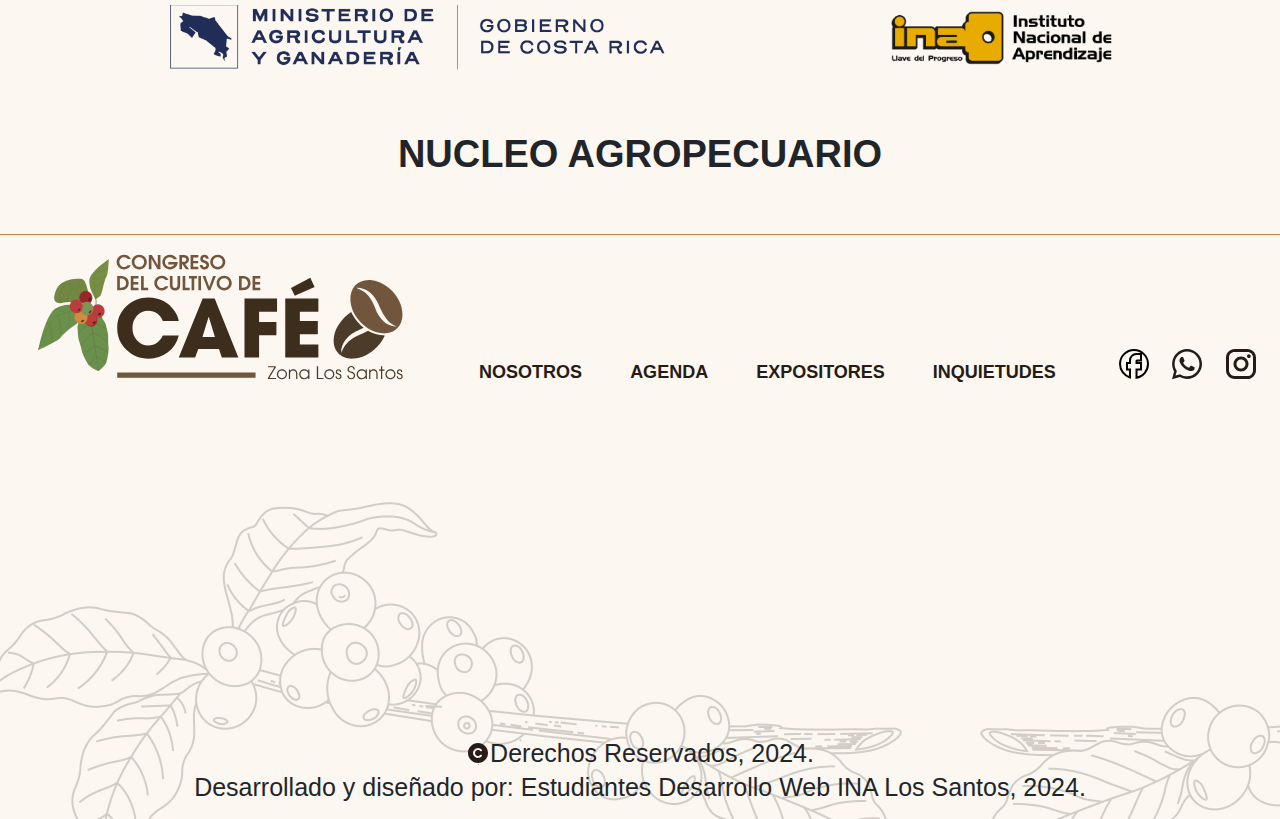
==== commit e1e95491: "Update index.html" ====
--- a/index.html
+++ b/index.html
@@ -1101,13 +1101,13 @@
                     <div class="svg-container d-flex justify-content-center">
                         <svg width="350" height="350">
                             <circle class="cfondo" r="120" cx="50%" cy="50%" pathlegth="100"
-                            style="box-shadow: 0px 0px 10px rgba(0,0,0,0.2);"></circle>
-                            <circle class="cback2" r="80" cx="50%" cy="50%" pathlength="100"></circle>
-                            <circle class="cfront2" r="80" cx="50%" cy="50%" pathlength="100"></circle>
-                            <text id="porcentaje2" x="50%" y="50%" text-anchor="middle" font-size="35px" fill="#6C9C4A"
+                                style="filter:drop-shadow(0px 0px 10px rgba(0,0,0,0.2));"></circle>
+                            <circle class="cback" r="80" cx="50%" cy="50%" pathlength="100"></circle>
+                            <circle class="cfront" r="80" cx="50%" cy="50%" pathlength="100"></circle>
+                            <text id="porcentaje" x="50%" y="50%" text-anchor="middle" font-size="35px" fill="#6C9C4A"
                                 font-family="Supreme" font-weight="700">0%</text>
                             <text x="50%" y="67%" text-anchor="middle" font-size="25px" font-weight="600"
-                                font-family="Supreme">Productores</text>
+                                font-family="Supreme">TÉCNICOS</text>
                         </svg>
                     </div>
                 </div>
@@ -1677,6 +1677,11 @@
                 </div>
                 <div class="col-4 d-flex justify-content-center mx-auto">
                     <img id="img_colaboradores2" src="img/logoIna.png" alt="Logo INA">
+                </div>
+                <div class="col d-flex justify-content-center mx-auto">
+                    <h2 class="nucleo">
+                        Nucleo Agropecuario
+                    </h2>
                 </div>
             </article>
         </section>
--- a/CSS/style.css
+++ b/CSS/style.css
@@ -391,7 +391,7 @@
     width: 50%;
     height: 100vh;
 }
-.text__cont h2{
+.text__cont h2, .nucleo{
     font-family: var(--Fuente-H2);
     font-weight: var(--Font-Bold);
     text-transform: uppercase;
@@ -902,9 +902,7 @@
 /\/\/\/\/\/\/\/\/\/\/\/\/\/\/\/\/\/\/\/\/\/\/\/\/\/\/\/\/\/\/\/\/\/\/\/\/\/\/\/\/\/\/\/\/\/\/\/\/\/\/\/\/\/\/\/\ */
 .cfondo{
     fill: #ffffff !important;
-    -webkit-filter: drop-shadow(0px 0px 10px rgba(0, 0, 0, 0.2));
-    filter: drop-shadow(0px 0px 10px rgba(0, 0, 0, 0.2));
-    box-shadow: 0px 0px 10px rgba(0, 0, 0, 0.2);
+    box-shadow: 0px 0px 10px rgba(0, 0, 0, 0.2) !important;
 }
 .cfront,
 .cfront2,
@@ -1627,7 +1625,7 @@
 /*============================= INICIO SECCION COLABORADORES =====================================*/
 .colaboradores{
     background-color: var(--Color-Fondo-Claro);
-    border:1px solid var(--Color-Detalles);
+    border-bottom:1px solid var(--Color-Detalles);
 }
 .colaboradores_titulo{
     font-family: "ranade",sans-serif;
@@ -2648,7 +2646,8 @@
         padding-right: 0px !important;
         position: relative;
         margin: 0 auto;
-        gap: 17px;
+        gap: 0px;
+        min-height: 700px;
     }
     /*=== FIN ESTE ES EL CONTENEDOR DE TODO LO QUE ETA DENTRO DEL CARROUSEL: TEXTOS,GRANOS,IMAGEN ===*/
     /*========================================= TEXTOS DE BANNER ====================================================*/
@@ -3122,10 +3121,10 @@
         max-height: 270px;
     }
     .texto_diferente_2{
-        font-size: 23px;
+        font-size: 29px;
     }
     .texto-carousel_3 h1{
-        font-size: 23px;
+        font-size: 29px;
     }
 }
 @media (max-width: 430px) {
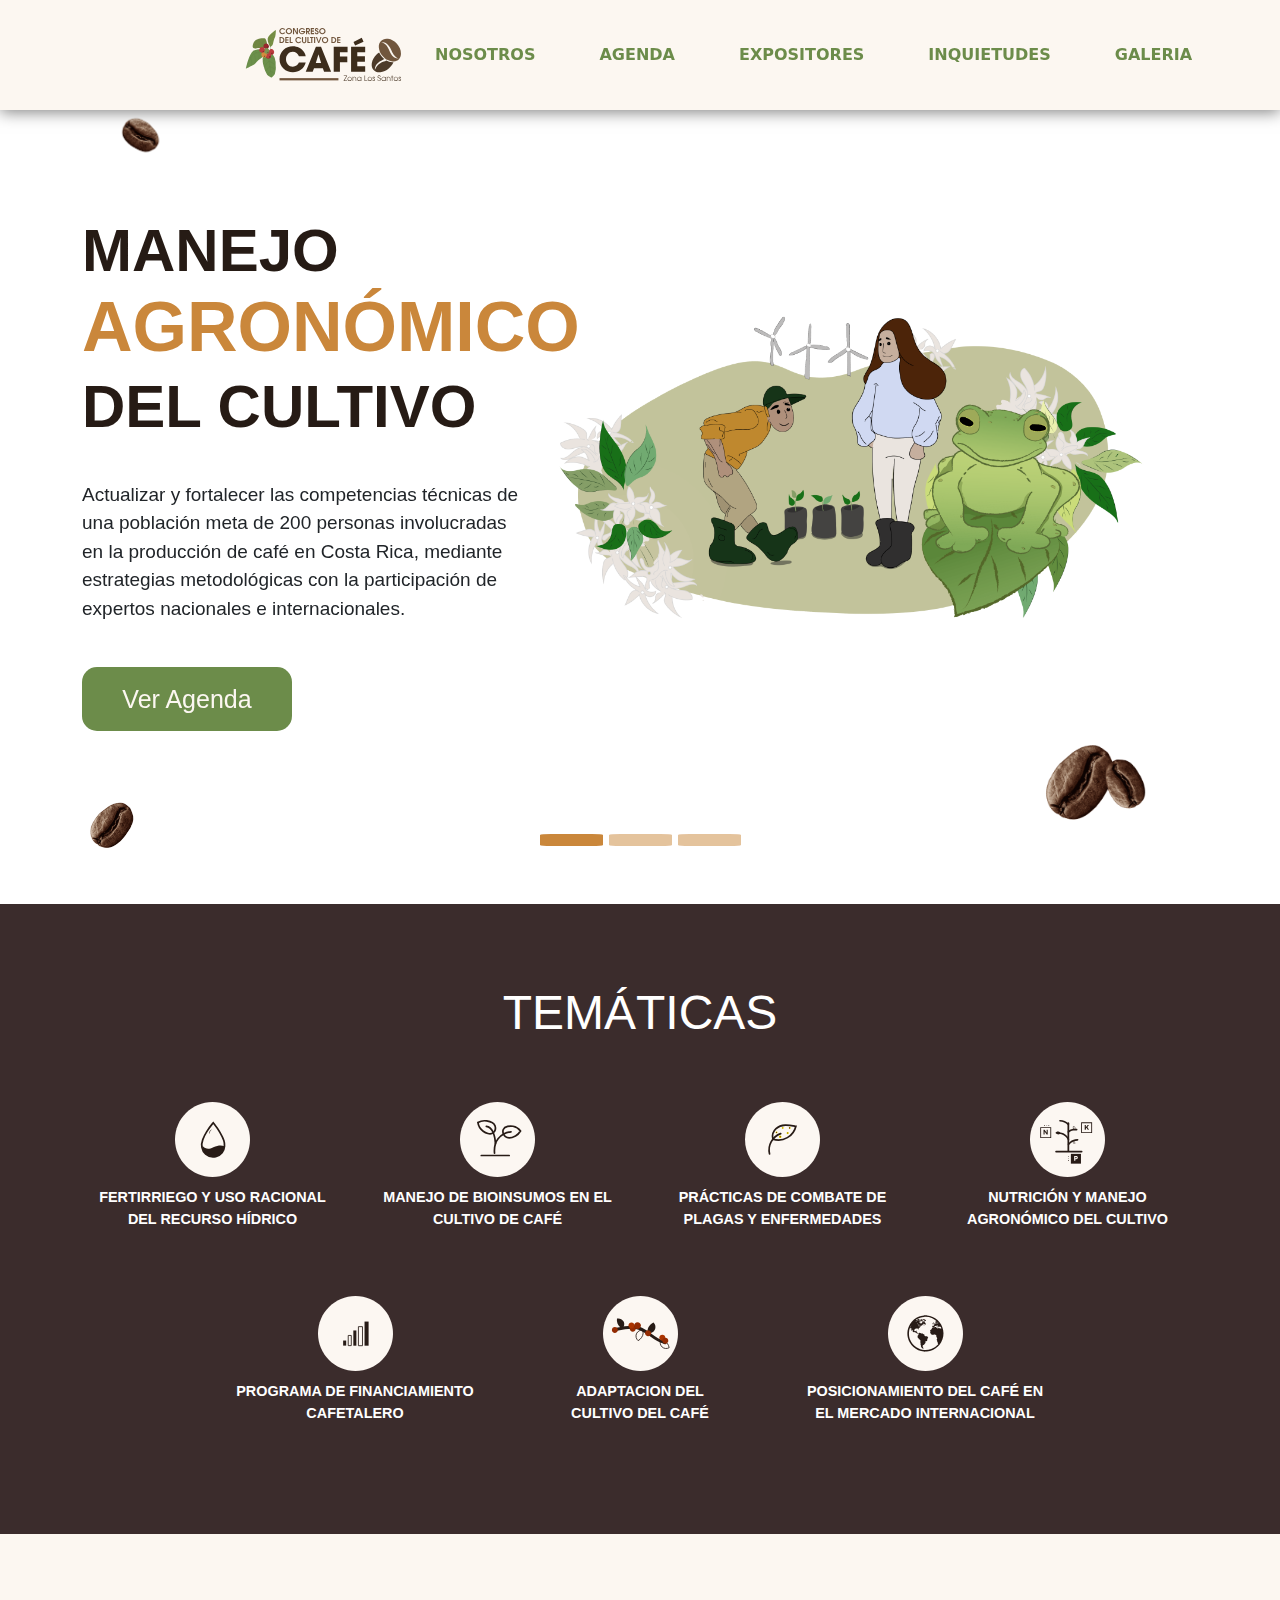
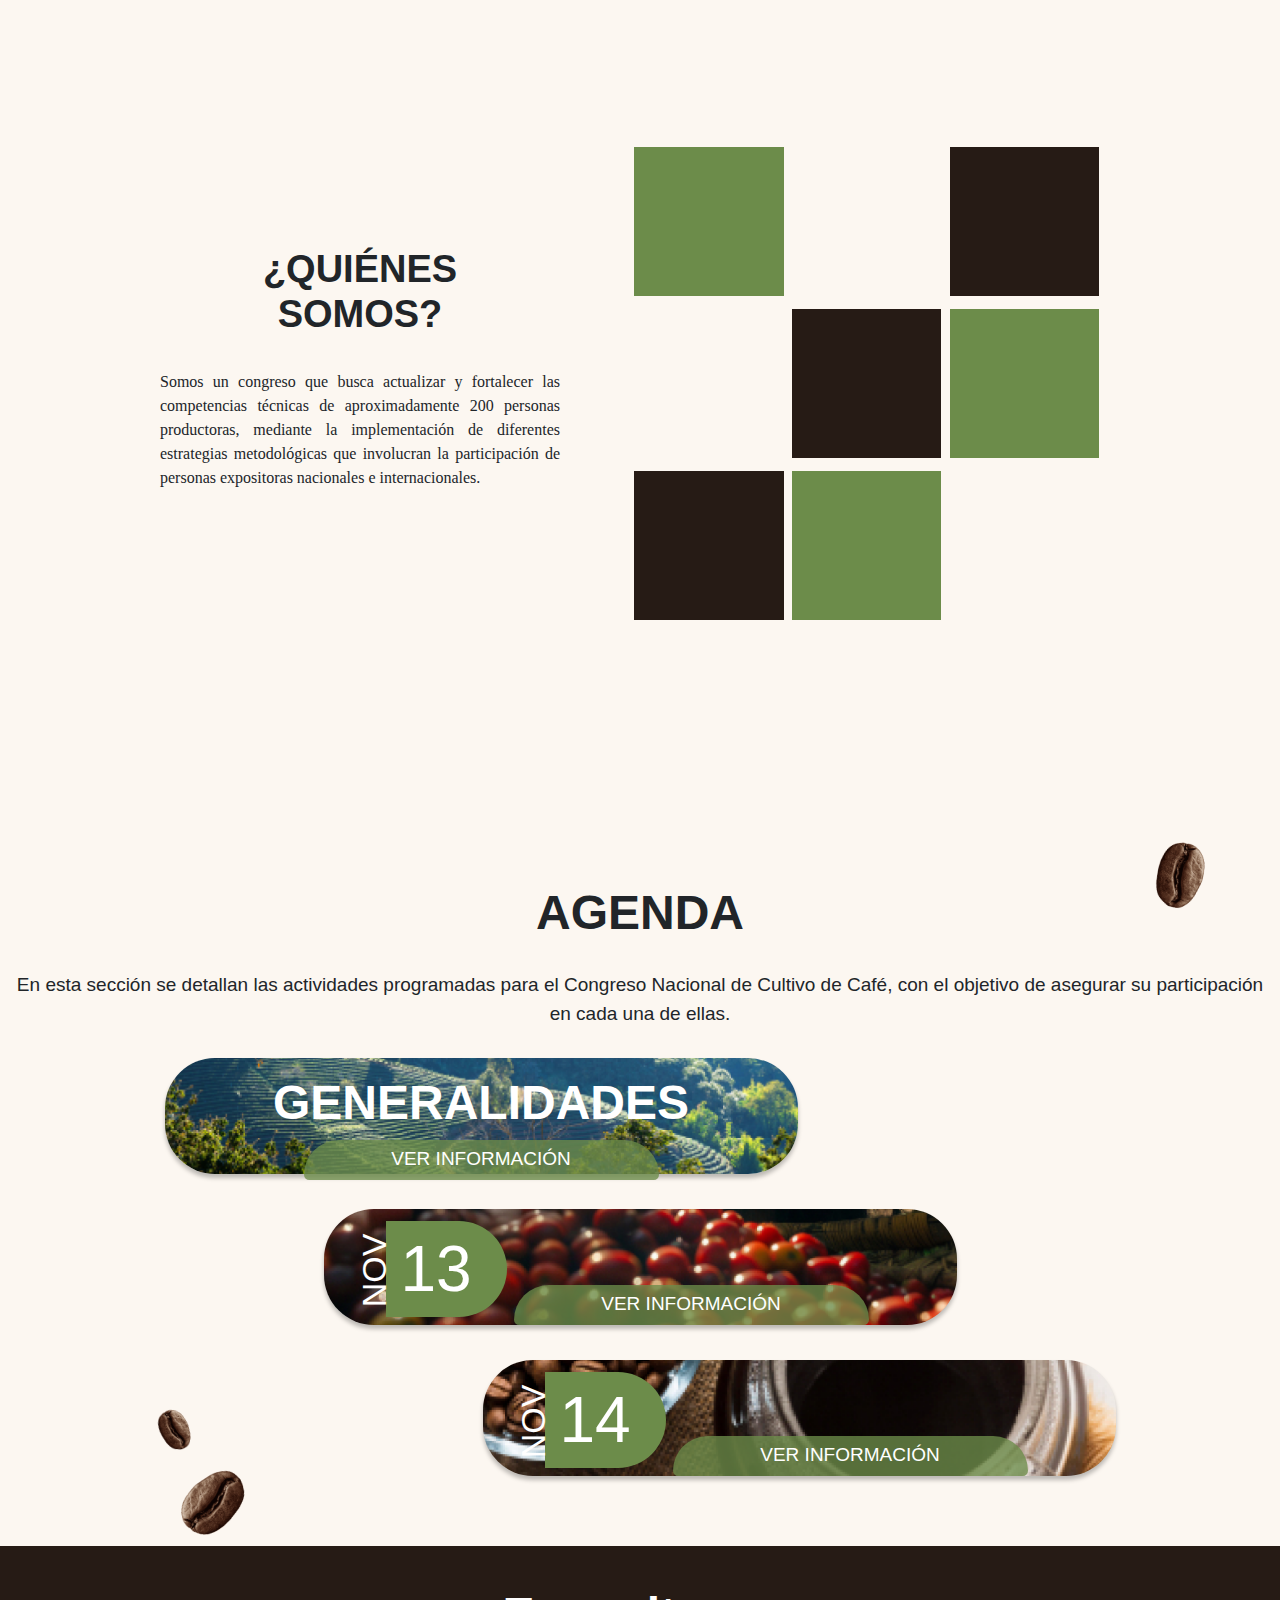
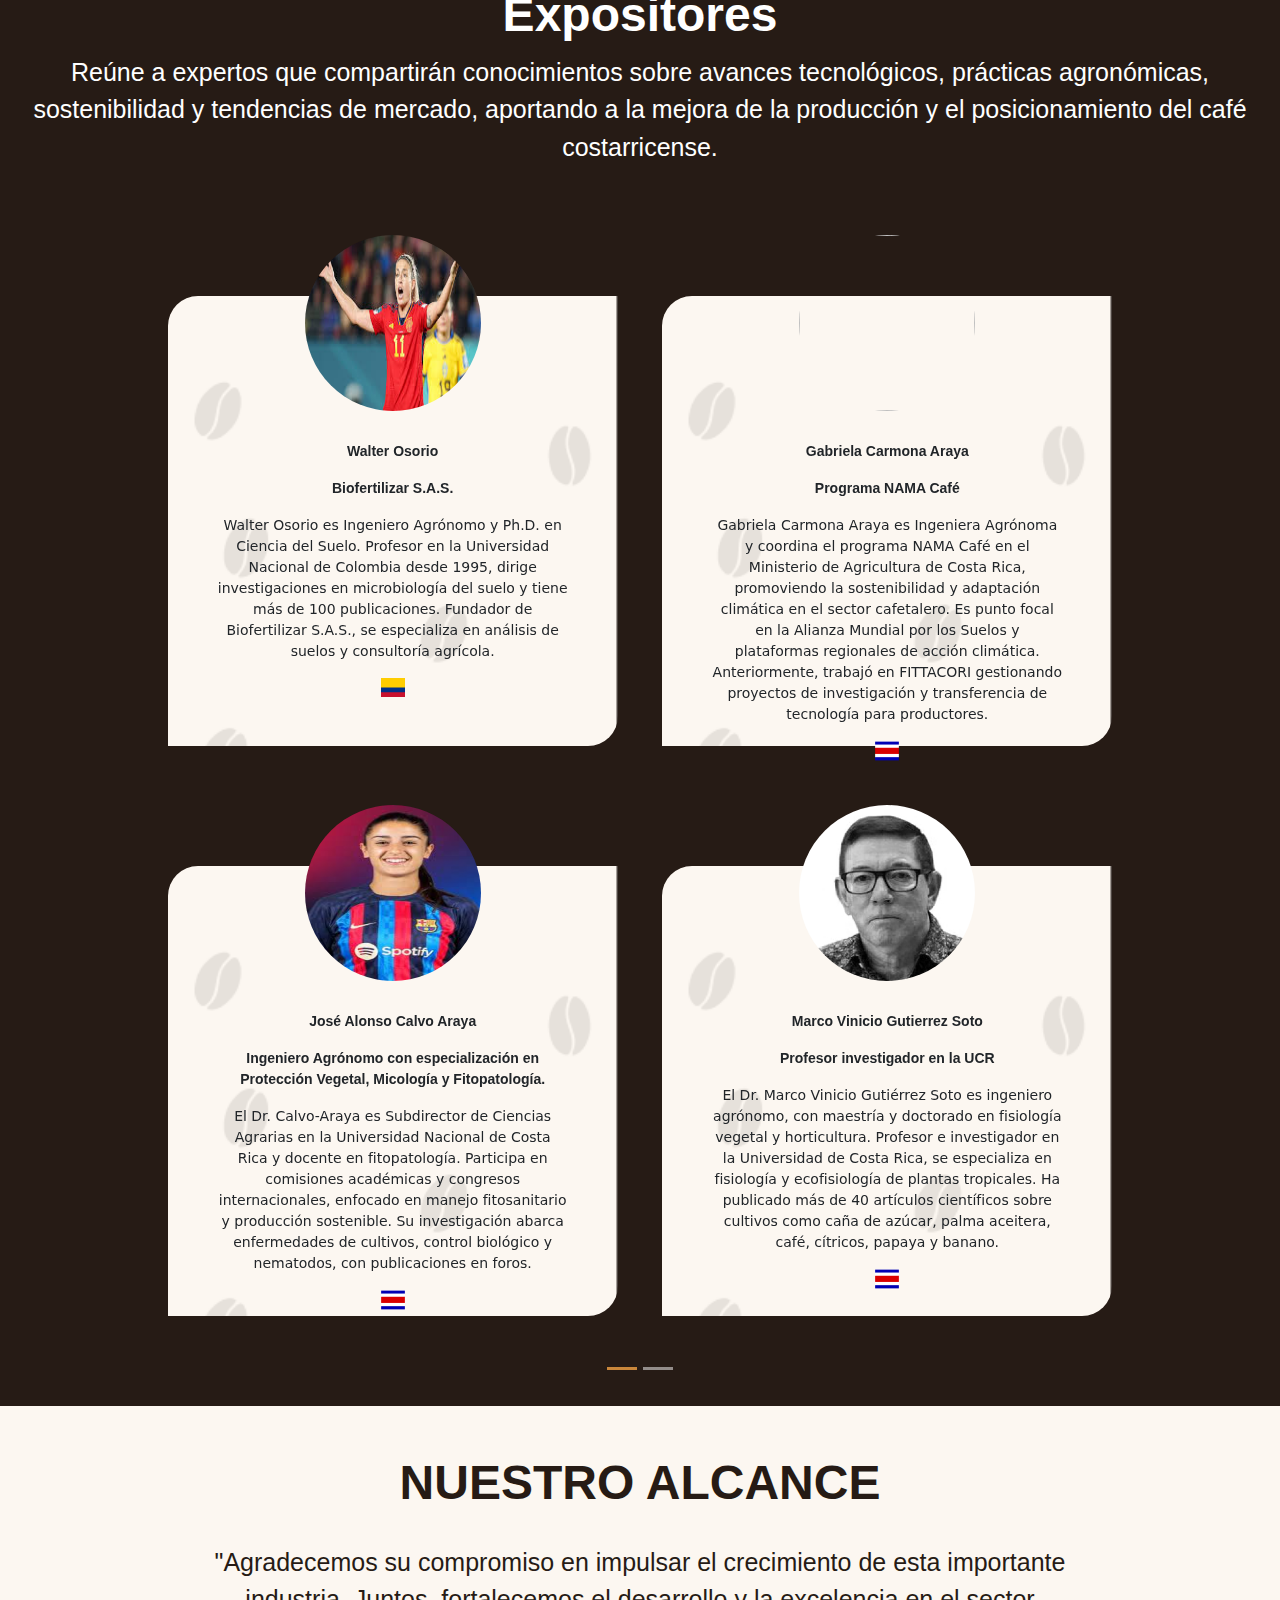
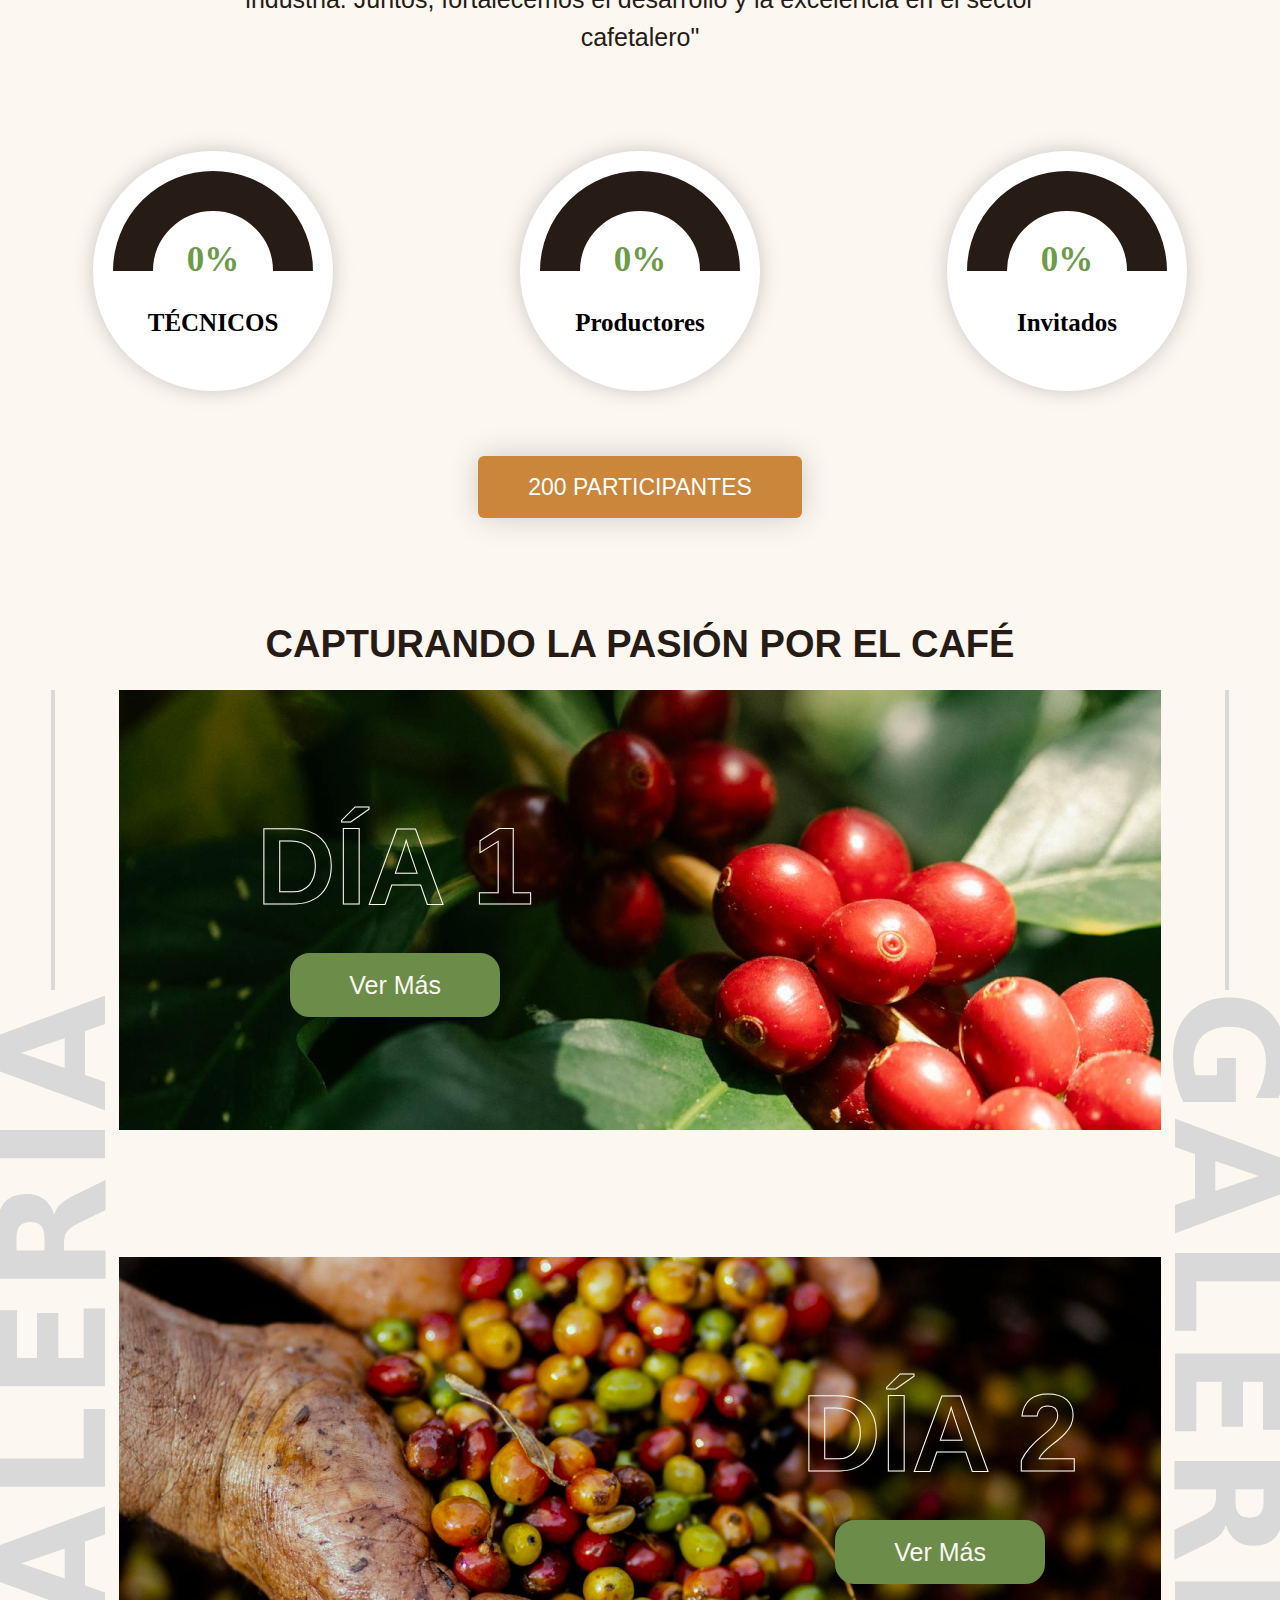
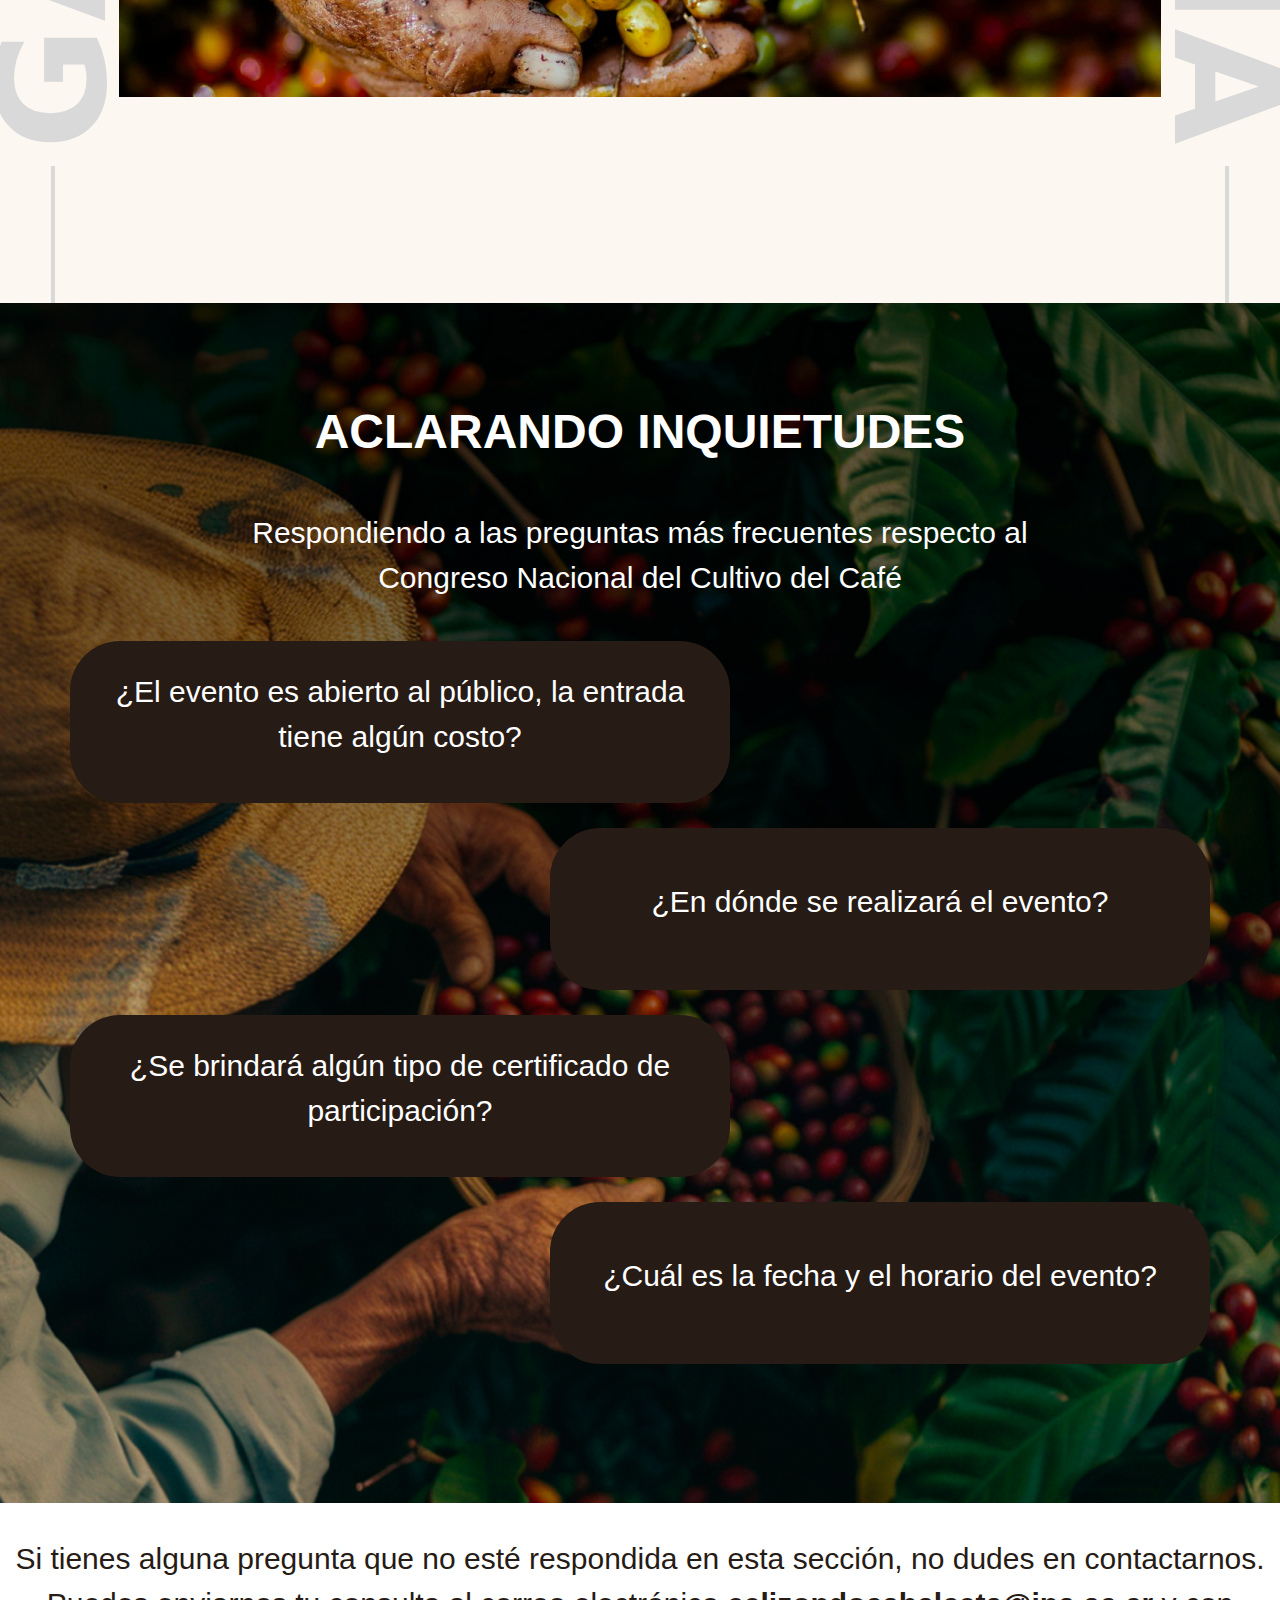
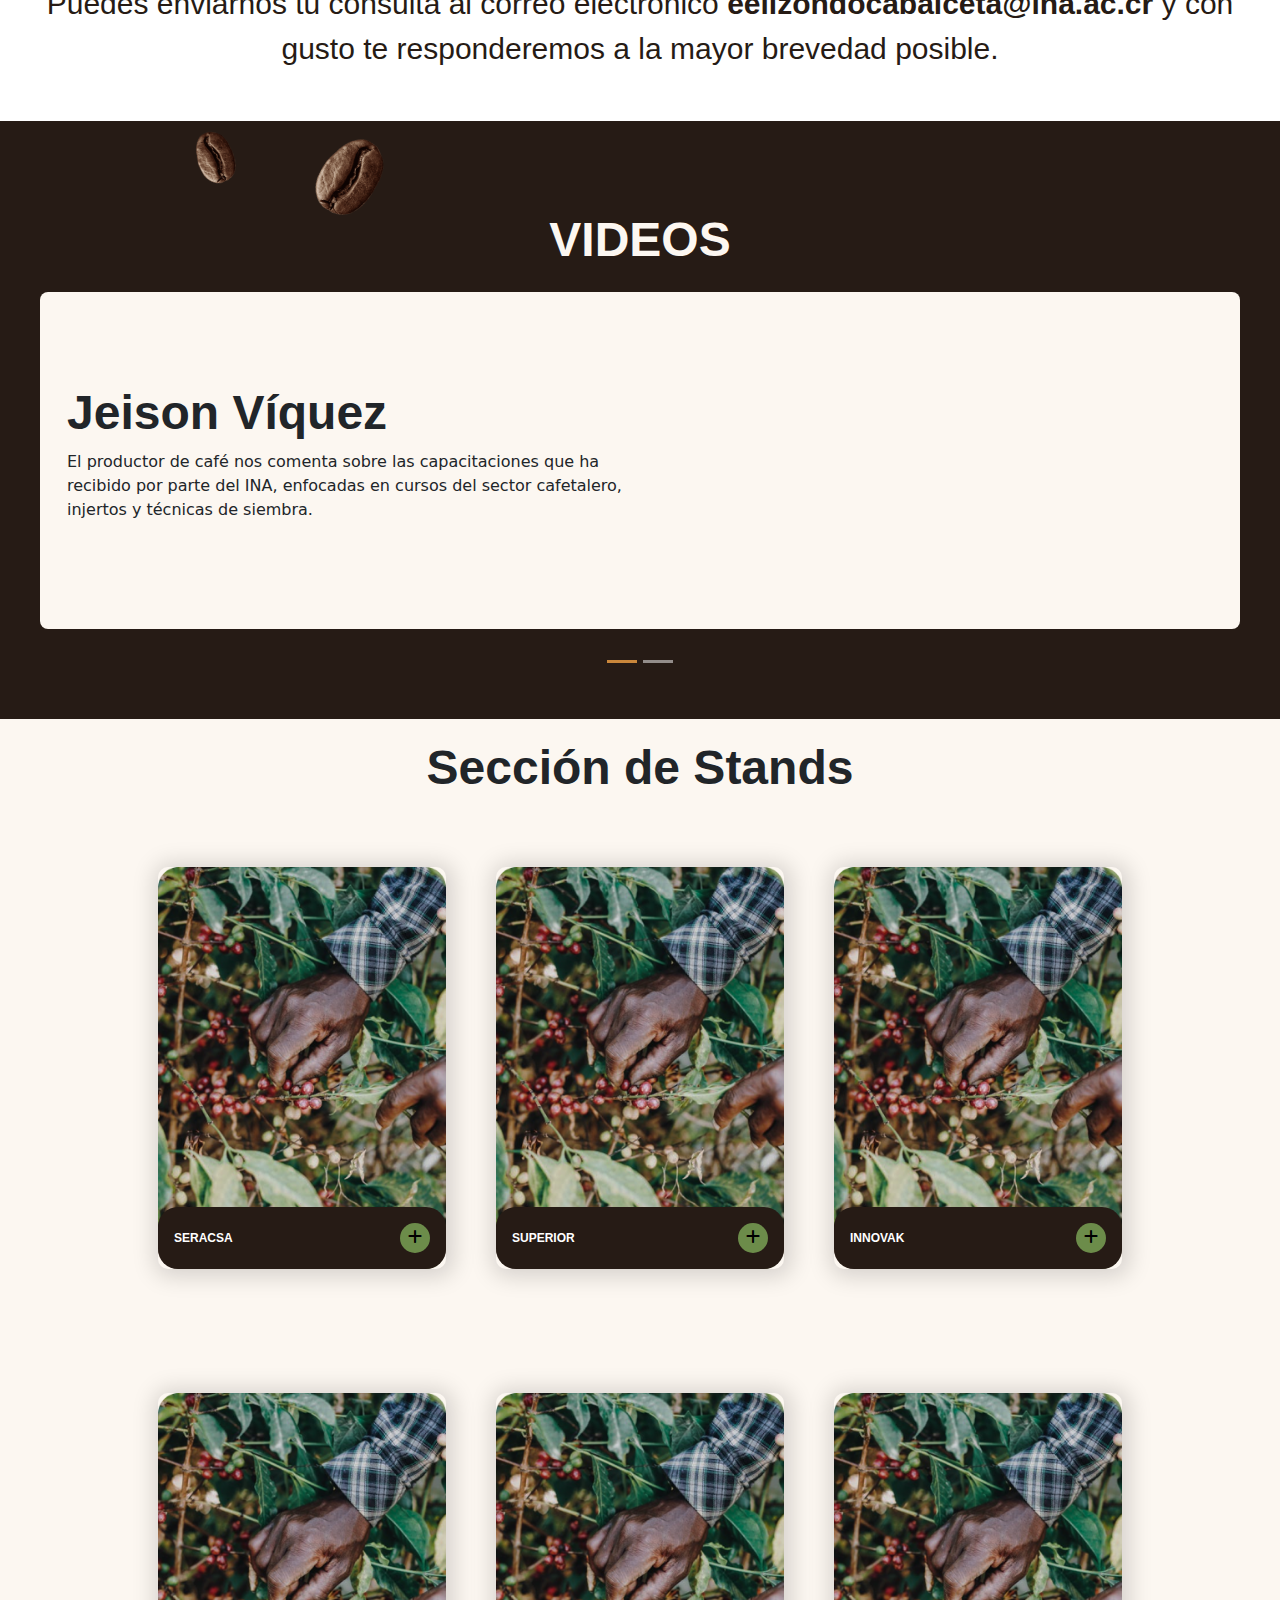
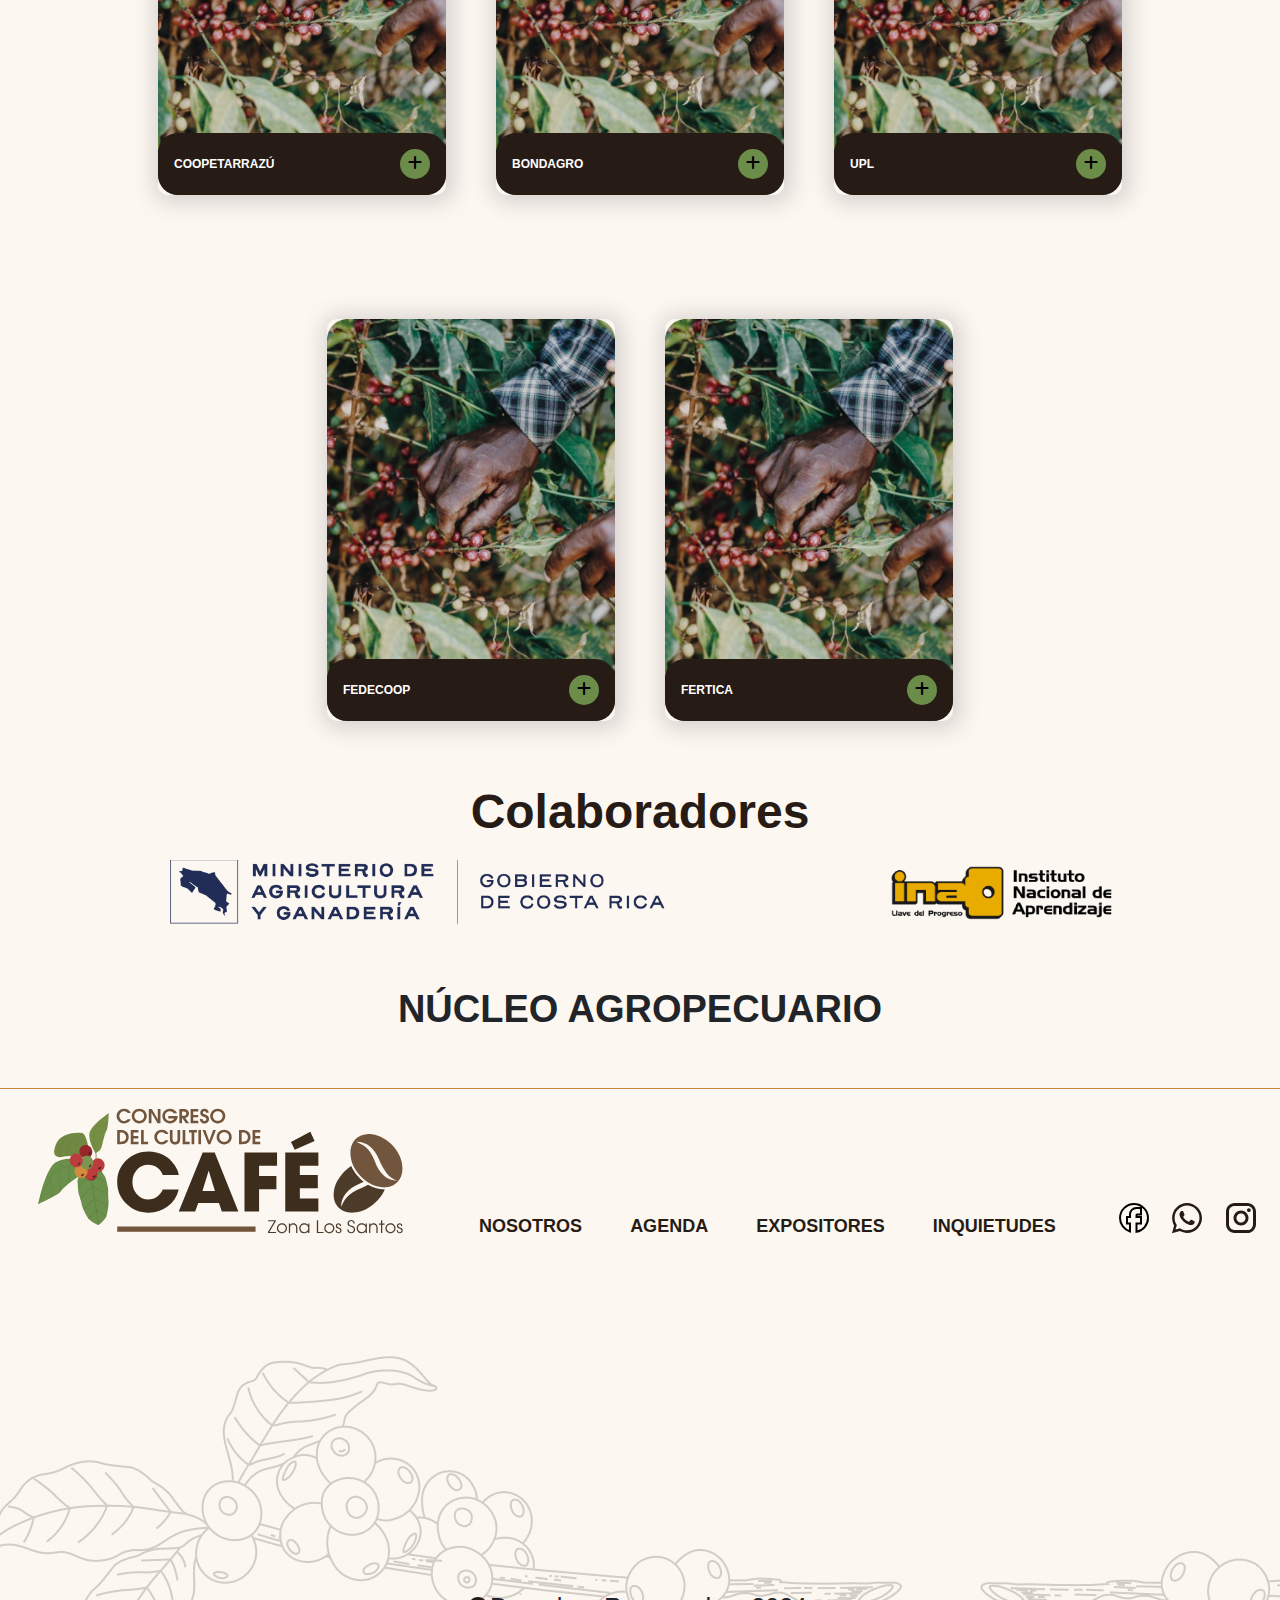
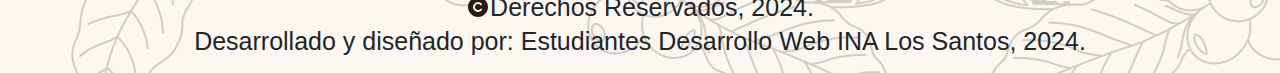
==== commit 85cc4d26: "Update index.html" ====
--- a/index.html
+++ b/index.html
@@ -355,7 +355,7 @@
                 <div class="carousel-inner">
                     <div class="carousel-item active">
                         <div class="container-expositores">
-                            <div class="card-expositores">
+                            <div class="card-expositores d-none"> <!-- LA CLASE D-NONE ES LA QUE HACE QUE ESTA CARD NO SE VEA MIENTRAS NO SE TENGA LA INFORMCION DEL EXPOSITOR -->
                                 <div class="img-expositores">
                                     <img class="foto-expositores" src="img/imagen-expositor-1.jpg" alt="">
                                 </div>
@@ -453,7 +453,7 @@
                     </div>
                     <div class="carousel-item">
                         <div class="container-expositores">
-                            <div class="card-expositores">
+                            <div class="card-expositores d-none"> <!-- LA CLASE D-NONE ES LA QUE HACE QUE ESTA CARD NO SE VEA MIENTRAS NO SE TENGA LA INFORMCION DEL EXPOSITOR -->
                                 <div class="img-expositores">
                                     <img class="foto-expositores" src="img/imagen-expositor-6.jpg" alt="">
                                 </div>
@@ -1678,9 +1678,9 @@
                 <div class="col-4 d-flex justify-content-center mx-auto">
                     <img id="img_colaboradores2" src="img/logoIna.png" alt="Logo INA">
                 </div>
-                <div class="col d-flex justify-content-center mx-auto">
-                    <h2 class="nucleo">
-                        Nucleo Agropecuario
+                <div class="col d-flex justify-content-center mx-auto text-center nucleo">
+                    <h2>
+                        Núcleo Agropecuario
                     </h2>
                 </div>
             </article>
--- a/CSS/style.css
+++ b/CSS/style.css
@@ -391,7 +391,7 @@
     width: 50%;
     height: 100vh;
 }
-.text__cont h2, .nucleo{
+.text__cont h2, .nucleo h2{
     font-family: var(--Fuente-H2);
     font-weight: var(--Font-Bold);
     text-transform: uppercase;
@@ -1148,10 +1148,10 @@
 }
 .titulo_banner_1 {
     color: #FFF;
-    font-family: Ranade;
+    font-family: 'Ranade', sans-serif;
     font-size: 500px;
     font-style: normal;
-    font-weight: 700;
+    font-weight: bold;
     line-height: normal;
     opacity: 0.34;
     margin: 0 auto;
@@ -1206,7 +1206,7 @@
 }
 .botones a {
     color: var(--Color-Fondo-Claro);
-    font-family: 'Ranade', san;
+    font-family: var(--Fuente-Botones);
     font-size: var(--Fuente-Botones);
 }
 .botones a:hover {
@@ -1315,10 +1315,14 @@
 /* /\/\/\/\/\/\/\/\/\/\/\/\/\/\/\/\/\/\/\/\/\/\/\/\/\/\/\/\/\/\/\/\/\/\/\/\/\/\/\/\
 COMENTARIOS
 /\/\/\/\/\/\/\/\/\/\/\/\/\/\/\/\/\/\/\/\/\/\/\/\/\/\/\/\/\/\/\/\/\/\/\/\/\/\/\/\ */
+.comentarios {
+    display: none; /*IMPORTANTE: CUANDO A ESTA SECCION SE LE QUITA EL DISPLAY NONE, VAN A LA SECCION COLABORADORES Y PONEN LA PROPIEDAD DE MARGIN TOP(SE QUITO PARA QUE NO DEJE UN ESPACIO EN BLANCO EN LA PANTALLA)*/
+    background-color: var(--Color-Fondo-Oscuro);
+}
+
 .container-comentarios {
     width: 75%;
     margin: 0 auto;
-    display: none;
     flex-wrap: wrap;
     justify-content: space-between;
     padding: 25px 0px;
@@ -1330,9 +1334,7 @@
     text-align: center;
     padding: 20px 0px;
 }
-.comentarios {
-    background-color: var(--Color-Fondo-Oscuro);
-}
+
 .card-comentario {
     background-color: var(--Color-Fondo-Claro);
     width: 343px;
@@ -1531,6 +1533,10 @@
 /* /\/\/\/\/\/\/\/\/\/\/\/\/\/\/\/\/\/\/\/\/\/\/\/\/\/\/\/\/\/\/\/\/\/\/\/\/\/\/\/\/\/\/\/\/\/\/\/\/\/\/\/\/\/\/\/\
 STANDS
 /\/\/\/\/\/\/\/\/\/\/\/\/\/\/\/\/\/\/\/\/\/\/\/\/\/\/\/\/\/\/\/\/\/\/\/\/\/\/\/\/\/\/\/\/\/\/\/\/\/\/\/\/\/\/\/\ */
+.plus i,
+.hide i {
+    color: #000000 !important;
+}
 .stands,
 .card_styles {
     background-color: var(--Color-Fondo-Claro);
@@ -1540,6 +1546,9 @@
 }
 .card-title {
     margin: 0;
+    font-size: 12px;
+    font-family: 'Ranade', sans-serif;
+    font-weight: bold;
 }
 .section-title {
     padding-top: 20px;
@@ -1616,9 +1625,6 @@
     height: 30px;
     width: 30px;
 }
-.containerRedes {
-    background-color: #261b15;
-}
 /* /\/\/\/\/\/\/\/\/\/\/\/\/\/\/\/\/\/\/\/\/\/\/\/\/\/\/\/\/\/\/\/\/\/\/\/\/\/\/\/\/\/\/\/\/\/\/\/\/\/\/\/\/\/\/\/\
 COLABORADORES
 /\/\/\/\/\/\/\/\/\/\/\/\/\/\/\/\/\/\/\/\/\/\/\/\/\/\/\/\/\/\/\/\/\/\/\/\/\/\/\/\/\/\/\/\/\/\/\/\/\/\/\/\/\/\/\/\ */
@@ -1631,7 +1637,7 @@
     font-family: "ranade",sans-serif;
     font-size: 48px;
     color: #261B15;
-    margin-top: 78px;
+    /*margin-top: 78px;*/ /*ESTE ES EL MARGIN QUE SE TIENE QUE PONER NUEVAMENTE DESPUES DE QUE SE LE QUITE EL DISPLAY NONE A LA SECCION DE COMENTARIOS*/
     font-weight: 700;
 }
 .contenido_colaboradores{
@@ -1689,6 +1695,9 @@
     }
     .coffee-bean-4 {
         display: none;
+    }
+    .overlay-right{
+        transform: translateX(775px);
     }
 }
 @media (max-width: 1467px) {
@@ -2425,7 +2434,6 @@
     .section-title {
         padding-top: 20px;
         text-align: center;
-        font-family: "Ranade";
         font-size: 38px;
     }
     .card_styles {
@@ -2599,6 +2607,12 @@
         width: 70px;
         height: 100px;
         margin-bottom: 8px;
+    }
+    .colaboradores h2{
+        font-size: 40px !important;
+    }
+    .nucleo h2{
+        font-size: 25px !important;
     }
 }
 @media (max-width: 768px) {
@@ -2882,7 +2896,6 @@
     .section-title {
         padding-top: 20px;
         text-align: center;
-        font-family: "Ranade";
         font-size: 34px;
     }
     .card_styles {
@@ -3129,6 +3142,7 @@
 }
 @media (max-width: 430px) {
     .texto_banner_1{
+        padding-top: 50px;
         margin-top: -100px;
     }
     .titulo_banner_1{
@@ -3328,6 +3342,9 @@
     }
 }
 @media (max-width: 370px) {
+    .texto_diferente_2{
+        font-size: 27px;
+    }
     .inquietudes {
         height: 1550px;
     }
